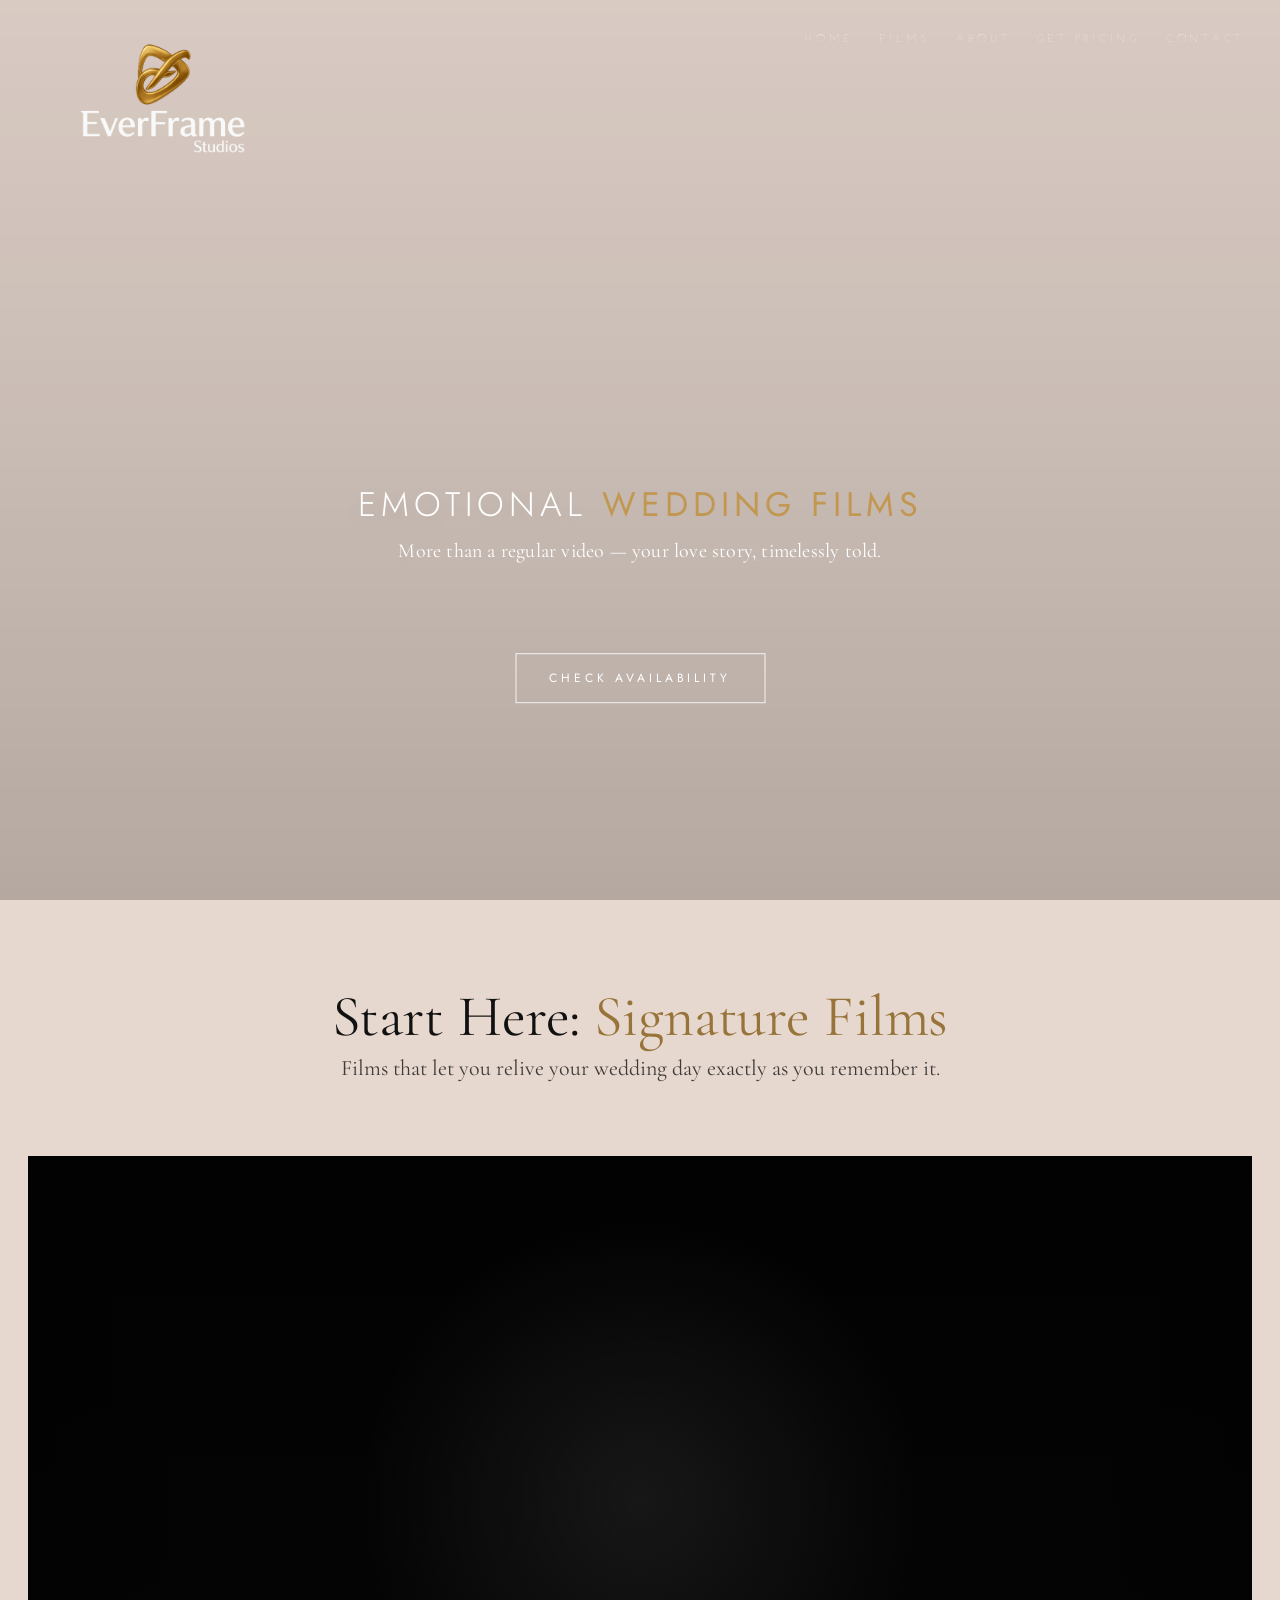
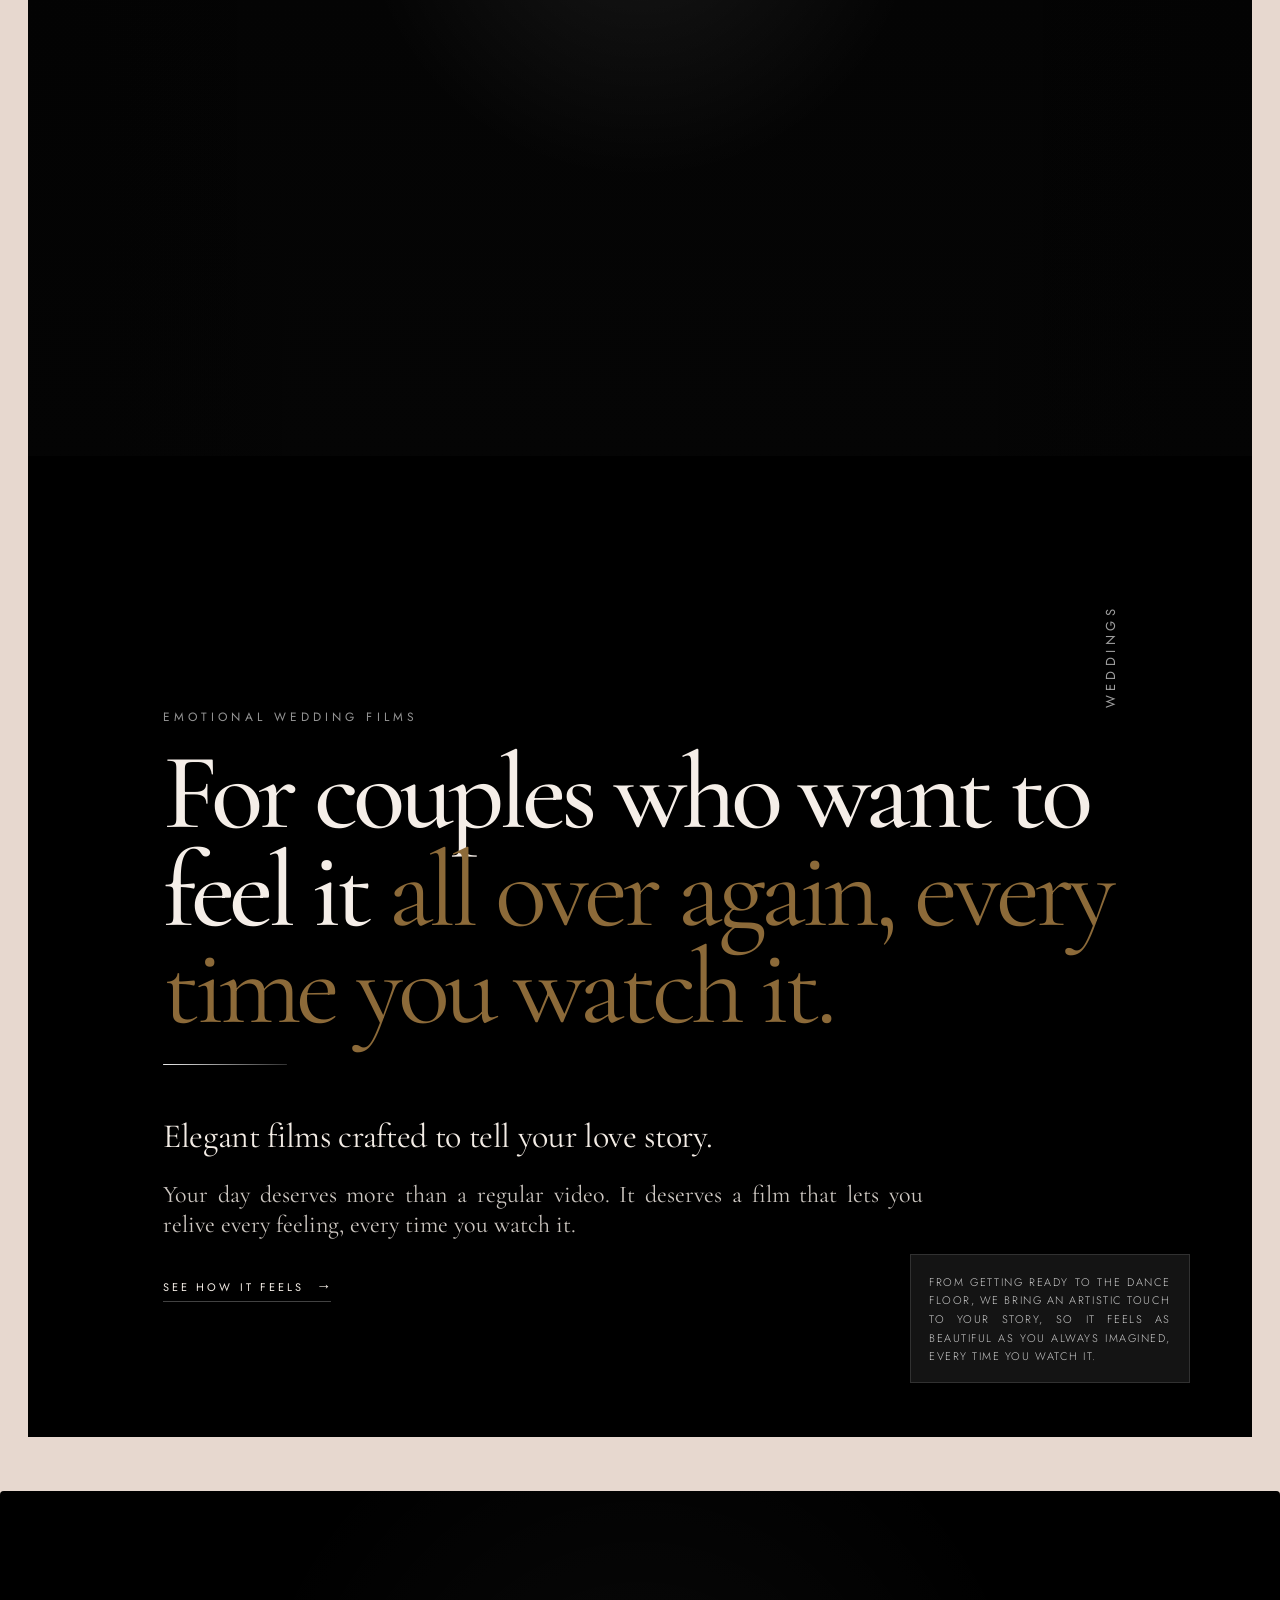
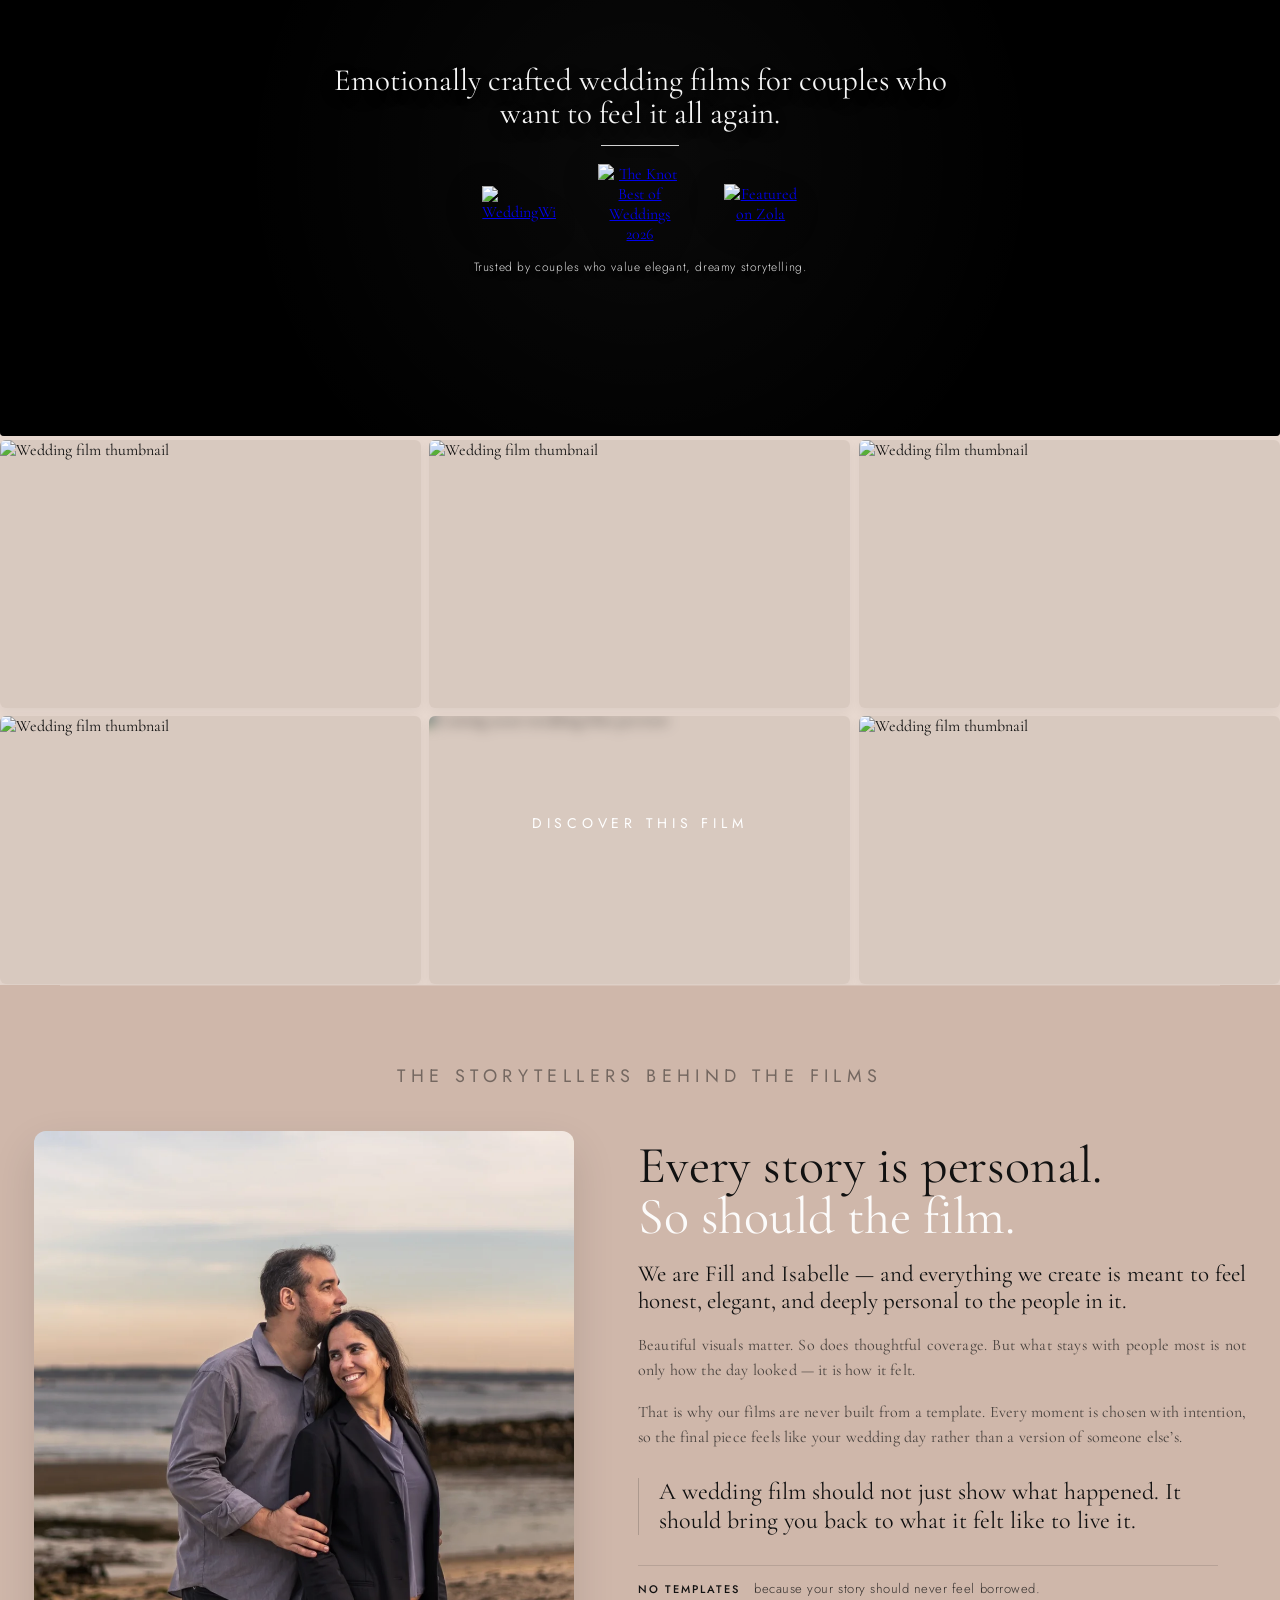
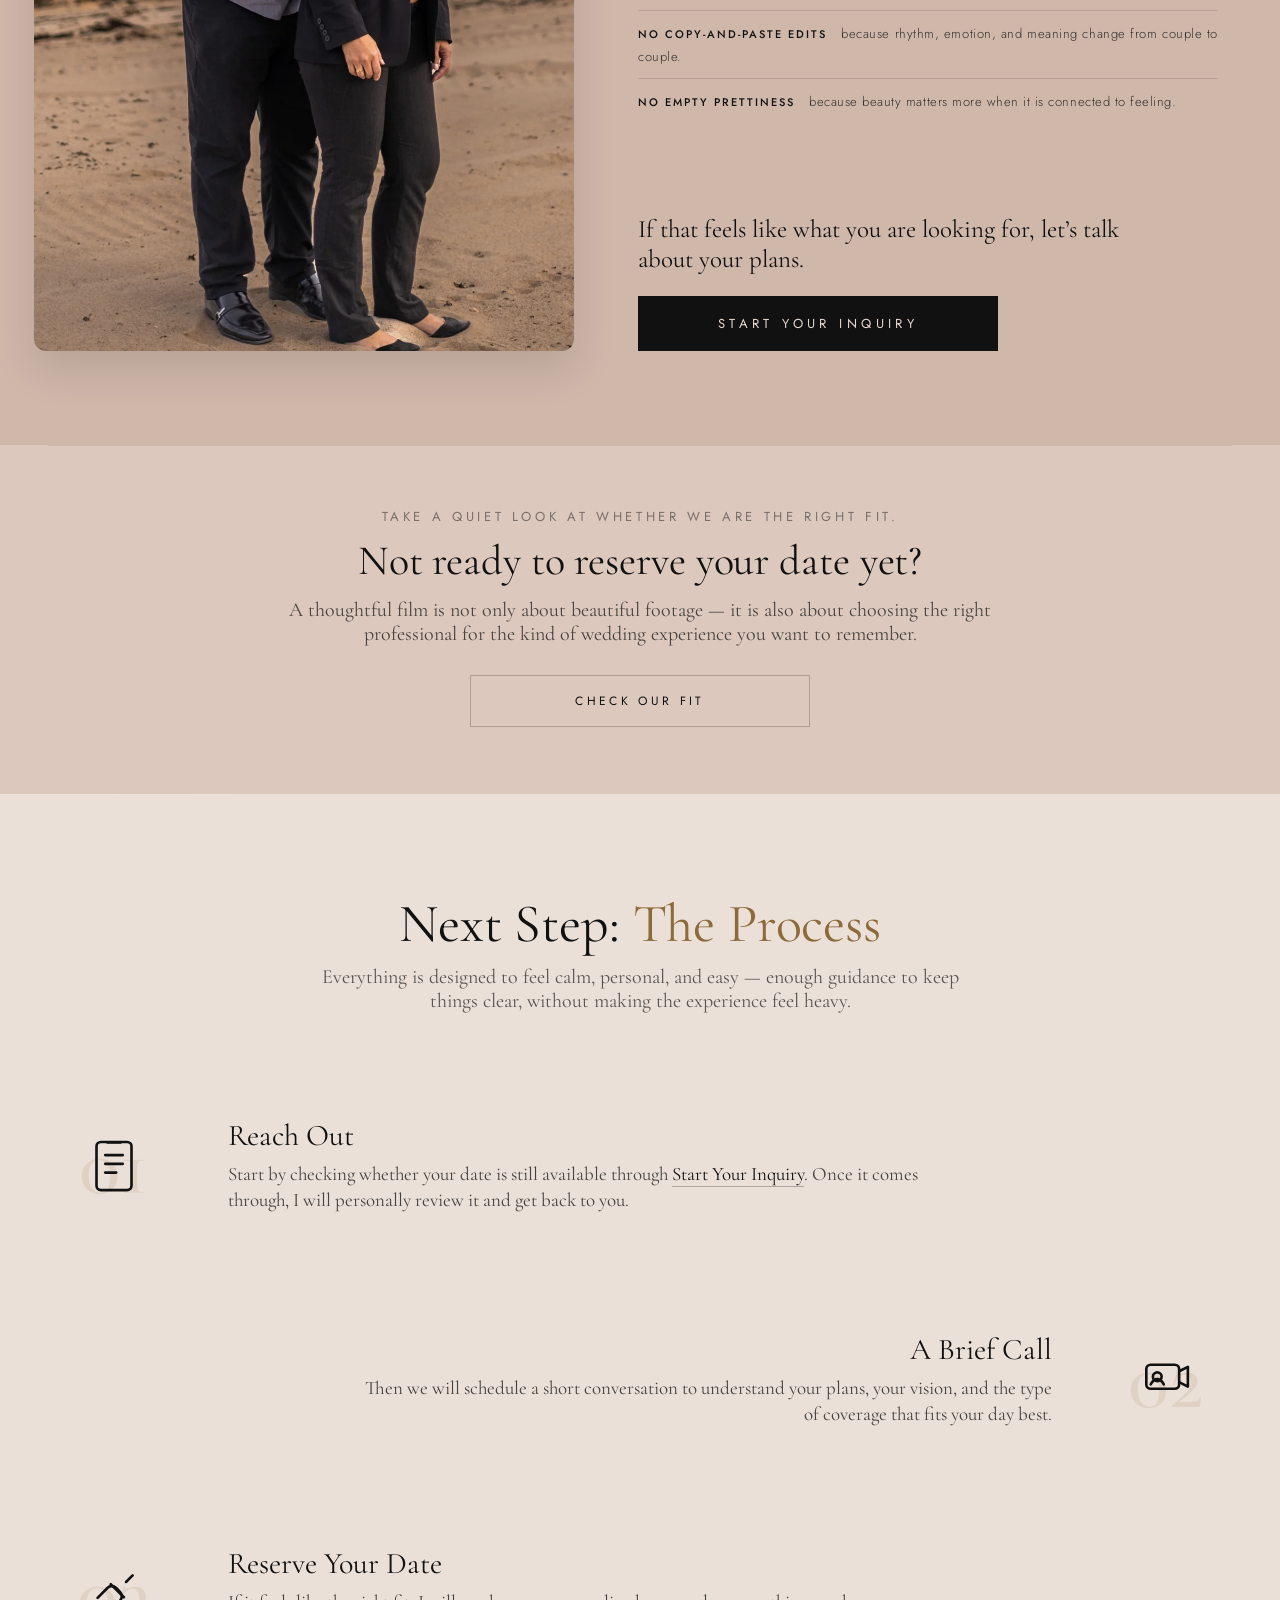
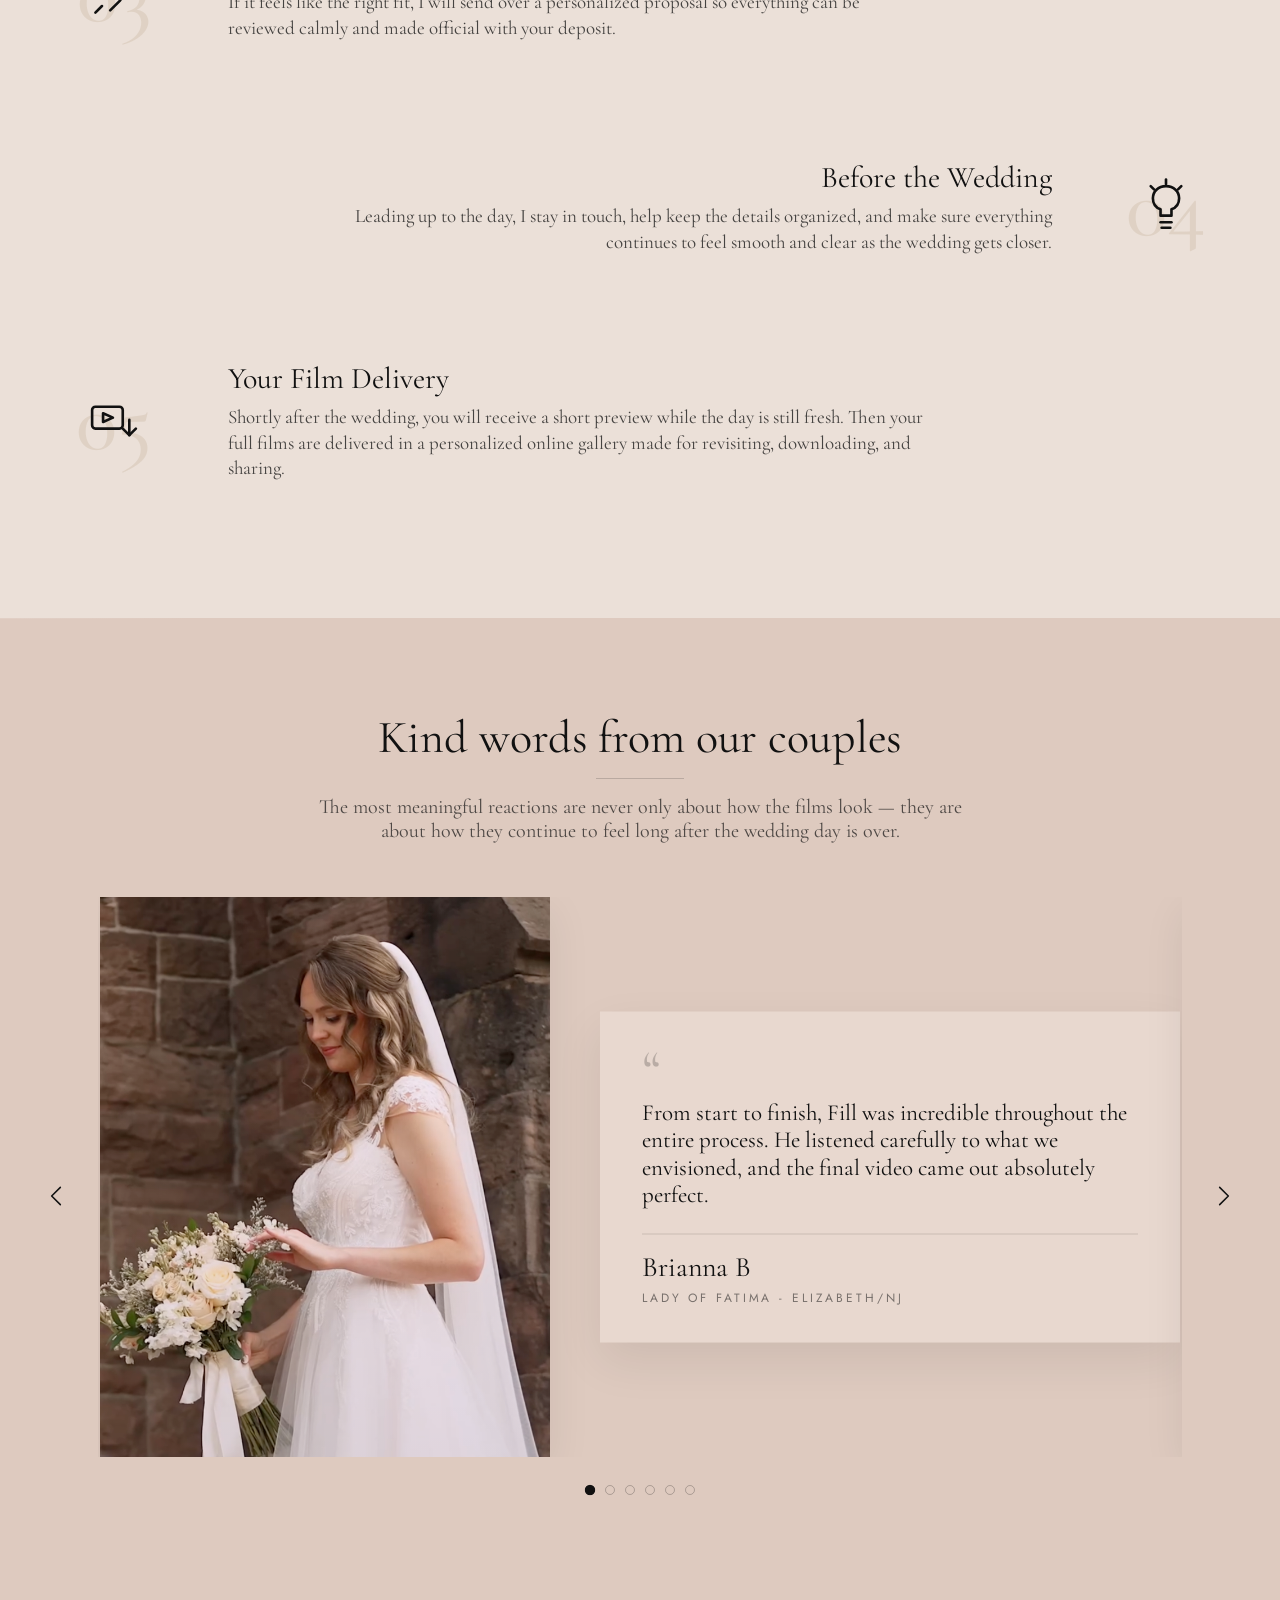
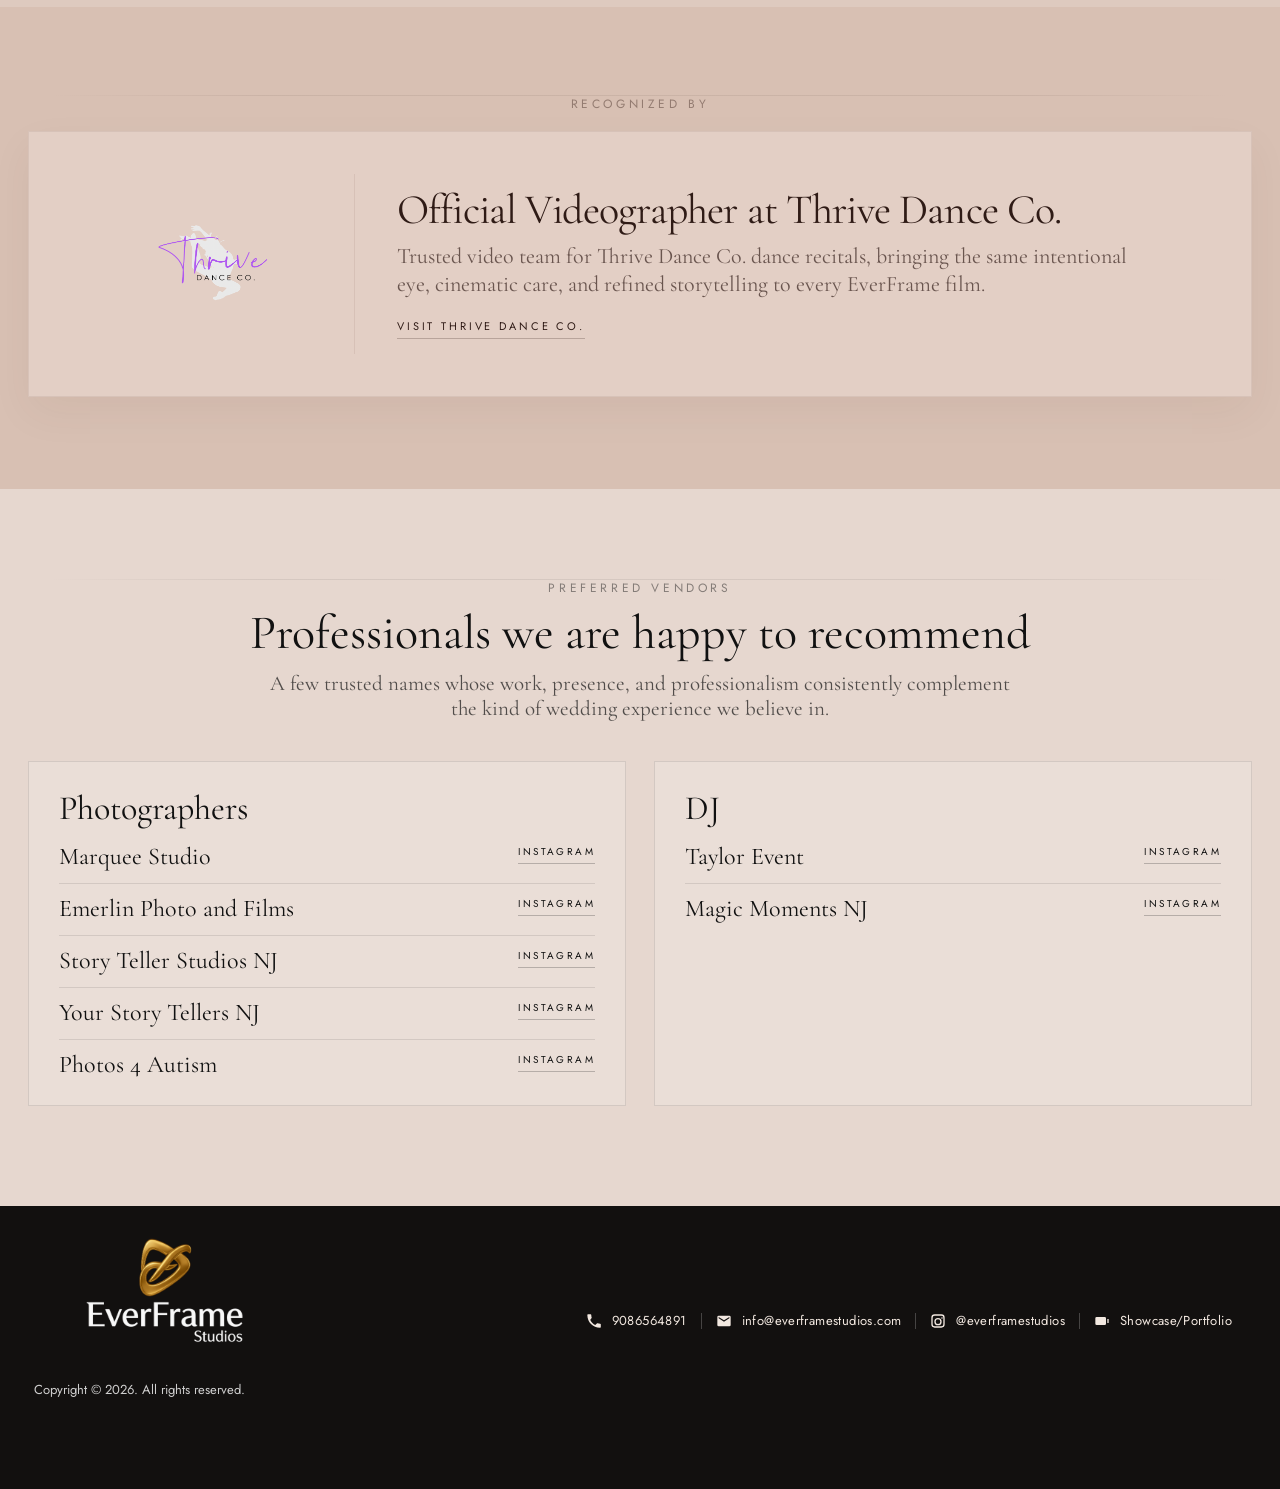
==== index.html @ cb5985c0 "Minnimo" ====
<!DOCTYPE html>
<html lang="en">
<head>
<meta charset="UTF-8">
<meta name="viewport" content="width=device-width, initial-scale=1.0">
<title>Emotional Wedding Films | EverFrame Studios</title>
<meta name="description" content="EverFrame Studios creates emotional wedding films that preserve your love story with elegance, depth, and timeless storytelling.">
<link rel="icon" type="image/png" href="FAvicon&#32;BOM&#32;TRANSP.png">
<link rel="apple-touch-icon" href="FAvicon&#32;BOM&#32;TRANSP.png">
<meta name="theme-color" content="#111111">

<link rel="preconnect" href="https://fonts.googleapis.com">
<link rel="preconnect" href="https://fonts.gstatic.com" crossorigin>
<link href="https://fonts.googleapis.com/css2?family=Cormorant+Garamond:wght@400;500;600&family=Jost:wght@300;400;500&display=swap" rel="stylesheet">

<link rel="preconnect" href="https://player.vimeo.com">
<link rel="preconnect" href="https://i.vimeocdn.com" crossorigin>
<link rel="preconnect" href="https://vimeo.com">

<link rel="preload" as="image" href="https://fillphotoandvideo.com/wp-content/uploads/2026/03/weddingwire.png">
<link rel="preload" as="image" href="https://fillphotoandvideo.com/wp-content/uploads/2026/03/knot.png">
<link rel="preload" as="image" href="https://fillphotoandvideo.com/wp-content/uploads/2026/03/zola.png">

<style>
@font-face{
font-family:'Josefin Sans Custom';
src:url('JosefinSans-Thin.ttf') format('truetype');
font-weight:300;
font-style:normal;
font-display:swap;
}

*{
box-sizing:border-box;
}

/* Remove a faixa bege no fim da página */
html {
  background-color: #12100f; /* Cor escura do footer. Se o floral for preto, use #000 */
}

body {
  padding-bottom: 0 !important;
  margin-bottom: 0 !important;
}

.site-footer {
  margin-bottom: 0;
}


/* Fix for double scrollbars: only apply overflow-x: hidden to body */
html {
margin:0;
padding:0;
scroll-behavior:smooth;
}

body{
margin:0;
padding:0;
overflow-x:hidden;
background:#e7d8cf;
font-family:'Cormorant Garamond', serif;
font-weight:400;
color:#111;
-webkit-font-smoothing:antialiased;
-moz-osx-font-smoothing:grayscale;
text-rendering:optimizeLegibility;
}

:root{
--bg-main:#e7d8cf;
--bg-soft:#e4d4cb;
--bg-about:#cfb7aa;
--bg-fit-strip:#dcc8bd;
--bg-process:#ebe0d8;
--bg-testimonials:#decabf;
--bg-testimonials-card:#e8d8cf;
--bg-vendors:#e6d7cf;
--bg-recognition:#d8c0b3;
--bg-recognition-card:#e3cfc5;
--gold:#8c6a39;
--gold-soft:#a47d42;
--ink:#111;
--ink-soft:rgba(17,17,17,0.72);
--ink-faint:rgba(17,17,17,0.46);
--line-dark:rgba(17,17,17,0.12);
--line-dark-2:rgba(17,17,17,0.18);
--footer:#12100f;
--brand-top-mobile:18px;
--brand-left-mobile:50%;
--salmon-pale:#ead7cd;
--salmon-soft:#dfc8bc;
--salmon-mid:#d2b3a3;
--max-shell:1460px;
--max-wide:1680px;
}

.gold{
color:var(--gold);
font-weight:400;
text-shadow:none;
}

.reveal{
opacity:0;
transform:translateY(36px);
transition:opacity 1s ease, transform 1s cubic-bezier(.22,1,.36,1);
will-change:transform, opacity;
}

.reveal.is-visible{
opacity:1;
transform:translateY(0);
}

.reveal-soft{
opacity:0;
transform:translateY(18px);
transition:opacity 1s ease, transform 1s cubic-bezier(.22,1,.36,1);
will-change:transform, opacity;
}

.reveal-soft.is-visible{
opacity:1;
transform:translateY(0);
}

.reveal-process{
opacity:0;
transform:translateY(28px);
transition:opacity .95s ease, transform 1s cubic-bezier(.22,1,.36,1);
will-change:transform, opacity;
}

.reveal-process.is-visible{
opacity:1;
transform:translateY(0);
}

.info-shell{
max-width:var(--max-shell);
margin:0 auto;
}

.wide-shell{
max-width:var(--max-wide);
margin:0 auto;
}

/* ============================= */
/* MOBILE PRELOADER */
/* ============================= */

.mobile-preloader{
display:none;
}

@media(max-width:1000px){
.mobile-preloader{
display:flex;
position:fixed;
inset:0;
z-index:999999;
background:var(--salmon-pale);
align-items:center;
justify-content:center;
flex-direction:column;
gap:24px;
padding:24px;
transition:opacity .55s ease, visibility .55s ease;
}

.mobile-preloader.hidden{
opacity:0;
visibility:hidden;
pointer-events:none;
}

.mobile-preloader__logo-wrap{
width:210px;
height:92px;
display:flex;
align-items:center;
justify-content:center;
opacity:0;
animation:logoFade 1.1s ease forwards, loaderLogoPulse 2.2s ease-in-out infinite 1.1s;
}

.mobile-preloader__logo{
width:100%;
height:auto;
display:block;
object-fit:contain;
transform:scale(1.75);
transform-origin:center;
}

.mobile-preloader__ring{
width:62px;
height:62px;
border-radius:50%;
border:2px solid rgba(140,106,57,0.18);
border-top-color:rgba(140,106,57,0.86);
animation:spin 1s linear infinite;
}

.mobile-preloader__text{
font-family:'Cormorant Garamond', serif;
font-size:24px;
line-height:1.06;
color:#5c4b41;
text-align:center;
max-width:250px;
letter-spacing:.01em;
}
}

@keyframes spin{
to{ transform:rotate(360deg); }
}

@keyframes logoFade{
0%{ opacity:0; transform:translateY(8px); }
100%{ opacity:1; transform:translateY(0); }
}

@keyframes loaderLogoPulse{
0%{ transform:scale(1); }
50%{ transform:scale(1.06); }
100%{ transform:scale(1); }
}

/* ============================= */
/* MENU / BRAND */
/* ============================= */

.menu{
position:absolute;
top:0;
left:0;
width:100%;
padding:28px 36px 0 36px;
z-index:30;
display:flex;
justify-content:flex-end;
align-items:flex-start;
pointer-events:none;
}

.brand-layer{
position:absolute;
top:22px;
left:22px;
width:280px;
height:150px;
z-index:35;
pointer-events:auto;
overflow:hidden;
}

.brand-link{
display:block;
position:relative;
width:100%;
height:100%;
line-height:0;
overflow:hidden;
}

.brand-logo{
position:absolute;
top:50%;
left:50%;
width:420px;
height:auto;
max-width:none;
transform:translate(-50%,-50%);
display:block;
}

.desktop-nav{
display:flex;
align-items:center;
gap:26px;
pointer-events:auto;
}

.desktop-nav a{
color:white;
text-decoration:none;
font-family:'Josefin Sans Custom', sans-serif;
font-size:11px;
font-weight:300;
letter-spacing:.34em;
white-space:nowrap;
text-transform:uppercase;
}

.desktop-nav a:hover{
opacity:.82;
}

.menu-toggle{
display:none;
position:absolute;
top:20px;
right:18px;
width:48px;
height:48px;
border:none;
background:transparent;
padding:0;
margin:0;
z-index:40;
cursor:pointer;
pointer-events:auto;
}

.menu-toggle span{
display:block;
width:22px;
height:1.5px;
background:white;
margin:5px auto;
transition:transform .35s ease, opacity .35s ease;
transform-origin:center;
}

.menu-toggle.active span:nth-child(1){
transform:translateY(6.5px) rotate(45deg);
}

.menu-toggle.active span:nth-child(2){
opacity:0;
}

.menu-toggle.active span:nth-child(3){
transform:translateY(-6.5px) rotate(-45deg);
}

.mobile-panel{
display:none;
position:fixed;
top:0;
right:0;
width:min(82vw, 320px);
height:100svh;
background:rgba(10,10,10,0.96);
backdrop-filter:blur(10px);
-webkit-backdrop-filter:blur(10px);
padding:90px 28px 28px 28px;
z-index:38;
transform:translateX(100%);
transition:transform .35s ease;
}

.mobile-panel.open{
transform:translateX(0);
}

.mobile-panel nav{
display:flex;
flex-direction:column;
gap:22px;
}

.mobile-panel a{
color:white;
text-decoration:none;
font-family:'Josefin Sans Custom', sans-serif;
font-size:13px;
font-weight:300;
letter-spacing:.34em;
text-transform:uppercase;
}

.mobile-backdrop{
display:none;
position:fixed;
inset:0;
background:rgba(0,0,0,0.28);
z-index:37;
opacity:0;
pointer-events:none;
transition:opacity .35s ease;
}

.mobile-backdrop.open{
opacity:1;
pointer-events:auto;
}

/* ============================= */
/* HERO */
/* ============================= */

.hero {
  height: 100vh;
  min-height: 700px;
  position: sticky;
  top: 0;
  z-index: 0; /* Joga pro fundo */
}

.portfolio-wrapper {
  position: relative;
  z-index: 10; /* Faz essa seção inteira deslizar por cima do Hero */
  background: var(--bg-main);
}



.hero video{
position:absolute;
top:50%;
left:50%;
width:100%;
height:100%;
object-fit:cover;
object-position:center center;
transform:translate(-50%,-50%);
filter:brightness(1.12) contrast(0.96) saturate(0.92);
}

.hero::after{
content:"";
position:absolute;
inset:0;
background:
linear-gradient(to bottom, rgba(0,0,0,0.06) 0%, rgba(0,0,0,0.12) 44%, rgba(0,0,0,0.22) 100%);
}

.overlay{
position:absolute;
top:66%;
left:50%;
transform:translate(-50%,-50%);
text-align:center;
z-index:5;
max-width:90%;
width:max-content;
padding:0;
}

.overlay h1{
color:white;
font-family:'Jost', sans-serif;
font-size:34px;
letter-spacing:5px;
margin:0;
text-transform:uppercase;
font-weight:300;
line-height:1.2;
text-shadow:0 8px 24px rgba(0,0,0,.18);
}

.overlay h1 .gold{
color:#c19751;
font-weight:400;
text-shadow:none;
}

.overlay p{
color:white;
font-family:'Cormorant Garamond', serif;
font-size:20px;
margin:12px 0 0 0;
letter-spacing:.2px;
line-height:1.34;
max-width:760px;
margin-left:auto;
margin-right:auto;
text-shadow:0 8px 24px rgba(0,0,0,.18);
}

.hero-cta-wrap{
margin-top:88px;
display:flex;
justify-content:center;
}

.hero-cta{
display:inline-flex;
align-items:center;
justify-content:center;
min-width:250px;
padding:15px 24px;
background:transparent;
color:white;
text-decoration:none;
font-family:'Jost', sans-serif;
font-size:12px;
font-weight:400;
letter-spacing:.32em;
text-transform:uppercase;
border:1px solid rgba(255,255,255,0.82);
transition:transform .25s ease, opacity .25s ease, background .25s ease, color .25s ease, border-color .25s ease;
}

.hero-cta:hover{
background:white;
color:#111;
border-color:white;
opacity:.92;
transform:translateY(-1px);
}

/* ============================= */
/* PORTFOLIO */
/* ============================= */

.portfolio-wrapper{
max-width:var(--max-wide);
margin:auto;
padding:88px 28px 54px 28px;
background:var(--bg-main);
}

.intro-signature{
padding:0 16px 30px 16px;
text-align:center;
}

.intro-signature__eyebrow{
margin:0;
font-family:'Cormorant Garamond', serif;
font-weight:400;
font-size:58px;
letter-spacing:-.12px;
line-height:1;
color:#111;
}

.intro-signature__eyebrow .gold{
color:#98743a;
text-shadow:none;
}

.intro-signature__subtext{
margin:10px auto 0 auto;
max-width:760px;
font-family:'Cormorant Garamond', serif;
font-weight:400;
font-size:22px;
line-height:1.18;
color:rgba(17,17,17,0.80);
}

.hero-film{
position:relative;
overflow:hidden;
margin-bottom:0;
aspect-ratio:2.35/1;
background:#000;
border-radius:4px;
}

.hero-film iframe{
position:absolute;
top:45%;
left:50%;
width:100%;
height:140%;
transform:translate(-50%,-50%);
pointer-events:none;
display:block;
border:0;
}

.hero-film::before{
content:"";
position:absolute;
inset:0;
background:
linear-gradient(to bottom, rgba(0,0,0,0.28) 0%, rgba(0,0,0,0.16) 28%, rgba(0,0,0,0.54) 100%);
z-index:2;
pointer-events:none;
}

.hero-film::after{
content:"";
position:absolute;
inset:0;
background:
radial-gradient(circle at center, rgba(255,255,255,0.04) 0%, rgba(0,0,0,0) 58%);
z-index:3;
pointer-events:none;
}

.hero-film-motion{
opacity:0;
transform:translateY(30px) scale(.985);
transition:opacity 1.25s ease, transform 1.35s cubic-bezier(.22,1,.36,1);
will-change:transform, opacity;
}

.hero-film-motion.is-visible{
opacity:1;
transform:translateY(0) scale(1);
}

.featured-proof{
position:absolute;
inset:0;
z-index:5;
display:flex;
align-items:center;
justify-content:center;
padding:42px 34px 28px 34px;
pointer-events:none;
}

.featured-proof__inner{
width:min(100%, 1040px);
display:flex;
flex-direction:column;
align-items:center;
text-align:center;
}

.featured-proof__title{
margin:0;
max-width:620px;
font-family:'Cormorant Garamond', serif;
font-weight:400;
font-size:31px;
line-height:1.04;
color:rgba(255,255,255,0.96);
text-shadow:0 6px 22px rgba(0,0,0,0.22);
opacity:0;
transform:translateY(22px);
}

.featured-proof__divider{
width:78px;
height:1px;
margin:16px auto 18px auto;
background:rgba(255,255,255,0.82);
box-shadow:0 4px 18px rgba(0,0,0,0.12);
opacity:0;
transform:translateY(22px);
}

.featured-proof__row{
display:grid;
grid-template-columns:repeat(3, minmax(70px, 1fr));
gap:22px;
align-items:center;
justify-content:center;
width:min(100%, 340px);
margin:0 auto 14px auto;
opacity:0;
transform:translateY(22px);
}

.featured-proof__seal{
display:flex;
align-items:center;
justify-content:center;
pointer-events:none;
}

.featured-proof__seal a{
display:flex;
align-items:center;
justify-content:center;
pointer-events:auto;
cursor:pointer;
position:relative;
z-index:8;
}

.featured-proof__seal img{
display:block;
max-width:74px;
height:auto;
filter:drop-shadow(0 10px 20px rgba(0,0,0,0.22));
}

.featured-proof__seal--center img{
max-width:84px;
}

.featured-proof__copy{
margin:0;
max-width:620px;
font-family:'Jost', sans-serif;
font-size:12px;
font-weight:300;
line-height:1.55;
letter-spacing:.05em;
color:rgba(255,255,255,0.88);
text-shadow:0 3px 14px rgba(0,0,0,0.22);
opacity:0;
transform:translateY(22px);
}

.hero-film-motion.is-visible .featured-proof__title{
opacity:1;
transform:translateY(0);
transition:opacity 1s ease .18s, transform 1.2s cubic-bezier(.22,1,.36,1) .18s;
}

.hero-film-motion.is-visible .featured-proof__divider{
opacity:1;
transform:translateY(0);
transition:opacity .9s ease .38s, transform 1s cubic-bezier(.22,1,.36,1) .38s;
}

.hero-film-motion.is-visible .featured-proof__row{
opacity:1;
transform:translateY(0);
transition:opacity 1s ease .54s, transform 1.1s cubic-bezier(.22,1,.36,1) .54s;
}

.hero-film-motion.is-visible .featured-proof__copy{
opacity:1;
transform:translateY(0);
transition:opacity 1s ease .74s, transform 1.1s cubic-bezier(.22,1,.36,1) .74s;
}

.films-carousel{
position:relative;
margin-top:4px;
}

.films-viewport{
overflow:hidden;
}

.portfolio-grid{
display:grid;
grid-template-columns:repeat(3,1fr);
gap:8px;
}

.film{
position:relative;
cursor:pointer;
overflow:hidden;
background:#d8c9bf;
aspect-ratio:1130/720;
border-radius:6px;
box-shadow:0 4px 12px rgba(0,0,0,0.05);
transition:box-shadow .4s ease;
}

.film:hover {
box-shadow:0 12px 24px rgba(0,0,0,0.15);
}

.film img{
width:100%;
height:100%;
object-fit:cover;
display:block;
transition:transform .6s ease;
}

.film:hover img{
transform:scale(1.05);
}

.reserved img{
transform:scale(1.05);
transition:transform .6s ease;
}

.reserved:hover img{
transform:scale(1.08);
}

.play{
position:absolute;
top:50%;
left:50%;
transform:translate(-50%,-50%);
width:70px;
height:70px;
border-radius:50%;
border:2px solid rgba(255,255,255,0.85);
display:flex;
align-items:center;
justify-content:center;
opacity:0;
transition:.4s;
z-index:3;
pointer-events:none;
backdrop-filter: blur(4px);
background: rgba(0,0,0,0.15);
}

.play:after{
content:'▶';
color:white;
font-size:22px;
margin-left:3px;
}

.film:hover .play{
opacity:1;
border-color:#d6b676;
}

.film-title{
position:absolute;
bottom:18px;
left:18px;
color:white;
font-family:'Cormorant Garamond', serif;
font-size:24px;
font-weight:400;
opacity:0;
transition:.4s;
text-shadow:0 1px 8px rgba(0,0,0,0.45);
}

.film:hover .film-title{
opacity:1;
}

.reserved{
cursor:default;
}

.reserved img{
filter:blur(6px) brightness(.65);
}

.reserved-click{
position:absolute;
top:40%;
left:50%;
transform:translate(-50%,-50%);
font-family:'Jost', sans-serif;
font-weight:400;
color:white;
font-size:14px;
letter-spacing:.34em;
text-transform:uppercase;
transition:opacity 1.2s ease;
white-space:nowrap;
pointer-events:none;
}

.reserved-text{
position:absolute;
top:50%;
left:50%;
transform:translate(-50%,-50%);
text-align:center;
font-family:'Cormorant Garamond', serif;
font-weight:400;
color:#f1d6a2;
font-size:32px;
line-height:1.02;
opacity:0;
transition:opacity 1.2s ease;
white-space:nowrap;
pointer-events:none;
}

.reserved:hover .reserved-click{
opacity:0;
}

.reserved:hover .reserved-text{
opacity:1;
}

.films-arrow,
.films-dots{
display:none;
}

/* ============================= */
/* WHAT WE OFFER */
/* ============================= */

.offer-section {
  position: relative;
  margin: 44px auto 0 auto;
  background: #000;
  /* Removemos o overflow:hidden para permitir a rolagem fluida */
  clip-path: inset(0); /* Garante que o vídeo não vaze da seção */
}

.offer-bg-sticky {
  position: sticky;
  top: 0;
  left: 0;
  width: 100%;
  height: 100vh; /* Trava exatamente na altura da tela do usuário */
  z-index: 1;
}

.offer-bg-sticky video {
  position: absolute;
  inset: 0;
  width: 100%;
  height: 100%;
  object-fit: cover;
  object-position: center center;
  filter: brightness(.62) contrast(1.02) saturate(.88);
}

.offer-overlays {
  position: absolute;
  inset: 0;
  pointer-events: none;
  /* Juntei os gradientes ::before e ::after aqui */
  background:
    radial-gradient(circle at 50% 38%, rgba(255,255,255,0.08) 0%, rgba(255,255,255,0.00) 34%),
    linear-gradient(to right, rgba(0,0,0,0.24) 0%, rgba(0,0,0,0.08) 24%, rgba(0,0,0,0.08) 76%, rgba(0,0,0,0.24) 100%),
    linear-gradient(to bottom, rgba(8,8,8,0.20) 0%, rgba(8,8,8,0.34) 22%, rgba(8,8,8,0.50) 48%, rgba(8,8,8,0.62) 100%);
}

.offer-section__inner {
  position: relative;
  z-index: 2; /* O texto passa por cima do fundo travado */
  padding-top: 15vh; /* Opcional: dá um fôlego antes do texto aparecer */
  padding: 15vh;
}

.offer-section__side{
display:flex;
align-items:flex-start;
justify-content:flex-end;
padding-top:14px;
}

.offer-section__side-title{
margin:0;
font-family:'Jost', sans-serif;
font-size:13px;
font-weight:400;
line-height:1;
letter-spacing:.34em;
text-transform:uppercase;
color:rgba(255,255,255,0.62);
writing-mode:vertical-rl;
transform:rotate(180deg);
}

.offer-section__main{
display:block;
width:100%;
max-width:980px;
}

.offer-section__headline-wrap{
margin:0;
}

.offer-section__eyebrow{
margin:0 0 18px 0;
font-family:'Jost', sans-serif;
font-size:12px;
font-weight:400;
letter-spacing:.34em;
text-transform:uppercase;
color:rgba(255,255,255,0.58);
}

.offer-section__headline{
margin:0;
max-width:980px;
font-family:'Cormorant Garamond', serif;
font-size:108px;
font-weight:500;
line-height:.9;
letter-spacing:-.045em;
color:#f5eee8;
text-transform:none;
text-align:left;
}

.offer-section__underline{
width:124px;
height:1px;
margin:28px 0 0 0;
background:linear-gradient(to right, rgba(255,255,255,0.92), rgba(255,255,255,0.20));
border-radius:999px;
}

.offer-section__copy{
margin-top:54px;
max-width:760px;
}

.offer-section__copy p{
margin:0;
font-family:'Cormorant Garamond', serif;
font-size:34px;
font-weight:400;
line-height:1.08;
letter-spacing:-.01em;
color:#f3ece5;
text-shadow:0 8px 24px rgba(0,0,0,0.16);
text-align:justify;
text-justify:inter-word;
}

.offer-section__copy p + p{
margin-top:24px;
font-size:24px;
line-height:1.28;
letter-spacing:0;
color:rgba(243,236,229,0.84);
text-align:justify;
text-justify:inter-word;
}

.offer-section__micro{
margin-top:38px;
display:inline-flex;
align-items:center;
gap:12px;
text-decoration:none;
font-family:'Jost', sans-serif;
font-size:11px;
font-weight:400;
letter-spacing:.28em;
text-transform:uppercase;
color:#f3ece5;
border-bottom:1px solid rgba(255,255,255,0.26);
padding-bottom:6px;
transition:opacity .25s ease, transform .25s ease, border-color .25s ease;
cursor:pointer;
background:none;
border-top:none;
border-left:none;
border-right:none;
}

.offer-section__micro:hover{
opacity:.82;
transform:translateY(-1px);
border-color:rgba(255,255,255,0.56);
}

.offer-section__micro-arrow{
font-size:15px;
line-height:1;
letter-spacing:0;
transform:translateY(-1px);
}

.offer-section__floating-note{
position:absolute;
right:62px;
bottom:54px;
max-width:280px;
padding:18px 18px 16px 18px;
background:rgba(255,255,255,0.08);
backdrop-filter:blur(8px);
-webkit-backdrop-filter:blur(8px);
border:1px solid rgba(255,255,255,0.12);
box-shadow:0 18px 38px rgba(0,0,0,0.14);
}

.offer-section__floating-note p{
margin:0;
font-family:'Jost', sans-serif;
font-size:11px;
font-weight:300;
line-height:1.7;
letter-spacing:.14em;
text-transform:uppercase;
color:rgba(255,255,255,0.78);
text-align:justify;
text-justify:inter-word;
}

/* ============================= */
/* DIVIDERS / SECTION TRANSITIONS */
/* ============================= */

.section-divider{
display:none;
}

.about-dark,
.fit-cta-strip,
.process-section,
.testimonials-section,
.brand-recognition,
.preferred-vendors{
position:relative;
}

.about-dark::before,
.fit-cta-strip::before,
.process-section::before,
.testimonials-section::before,
.brand-recognition::before,
.preferred-vendors::before{
content:"";
position:absolute;
top:0;
left:50%;
transform:translateX(-50%);
width:calc(100% - 96px);
max-width:1520px;
height:1px;
background:rgba(17,17,17,0.07);
pointer-events:none;
}

.about-dark::before{
width:calc(100% - 120px);
background:rgba(255,255,255,0.16);
}

.fit-cta-strip::before{
background:rgba(17,17,17,0.08);
}

.process-section::before{
background:
linear-gradient(
to right,
rgba(17,17,17,0) 0%,
rgba(17,17,17,0.08) 18%,
rgba(17,17,17,0.08) 82%,
rgba(17,17,17,0) 100%
);
height:1px;
inset:auto auto auto 50%;
}

.testimonials-section::before{
background:
linear-gradient(
to right,
rgba(17,17,17,0) 0%,
rgba(17,17,17,0.07) 18%,
rgba(17,17,17,0.07) 82%,
rgba(17,17,17,0) 100%
);
height:1px;
inset:auto auto auto 50%;
}

.brand-recognition::before{
background:
linear-gradient(
to right,
rgba(47,27,22,0) 0%,
rgba(47,27,22,0.08) 18%,
rgba(47,27,22,0.08) 82%,
rgba(47,27,22,0) 100%
);
height:1px;
inset:auto auto auto 50%;
}

.preferred-vendors::before{
background:
linear-gradient(
to right,
rgba(17,17,17,0) 0%,
rgba(17,17,17,0.08) 18%,
rgba(17,17,17,0.08) 82%,
rgba(17,17,17,0) 100%
);
height:1px;
inset:auto auto auto 50%;
}

/* ============================= */
/* ABOUT */
/* ============================= */

.about-dark{
position:relative;
background:var(--bg-about);
padding:78px 34px 94px 34px;
/* overflow: hidden; Removed to allow sticky child */
overflow-x: clip; /* Fix to allow sticky vertical while hiding horizontal issues */
}

.about-kicker{
position:relative;
max-width:var(--max-shell);
margin:0 auto 42px auto;
font-family:'Jost', sans-serif;
font-size:18px;
font-weight:400;
letter-spacing:.30em;
text-transform:uppercase;
color:rgba(17,17,17,0.48);
text-align:center;
}

.about-dark-grid{
position:relative;
display:grid;
grid-template-columns:540px 1fr;
gap:64px;
align-items:start; /* Changed from stretch to start for sticky to work */
}

.about-dark-image{
position:sticky;
top:40px; /* Distance from top */
height:calc(100vh - 80px); /* Height of the sticky image container */
display:flex;
align-items:center;
justify-content:center;
overflow:hidden;
border-radius:12px;
box-shadow:0 18px 44px rgba(0,0,0,0.12); /* Adding elegant depth */
background:transparent;
}

.about-dark-image img{
position:relative;
width:100%;
height:100%;
object-fit:cover; /* Make sure image fills sticky area beautifully */
filter:saturate(.88) contrast(1.01) brightness(.98);
}

.about-dark-content{
position:relative;
color:#111;
display:flex;
flex-direction:column;
min-height:100%;
padding-top:10px;
}

.about-dark-title{
margin:0 0 18px 0;
font-family:'Cormorant Garamond', serif;
font-weight:400;
font-size:52px;
line-height:.98;
letter-spacing:-.15px;
color:#111;
}

.about-dark-title span{
display:block;
}

.about-dark-title .gold{
color:rgba(255,255,255,0.94);
text-shadow:none;
}

.about-dark-lead{
margin:0 0 18px 0;
max-width:680px;
font-family:'Cormorant Garamond', serif;
font-size:23px;
font-weight:400;
line-height:1.18;
color:#111;
text-align:justify;
text-justify:inter-word;
}

.about-dark-text{
font-family:'Cormorant Garamond', serif;
font-weight:400;
color:#111;
max-width:680px;
font-size:16px;
text-align:justify;
text-justify:inter-word;
}

.about-dark-text p{
margin:0 0 16px 0;
font-size:16px;
line-height:1.58;
letter-spacing:.01em;
color:rgba(17,17,17,0.70);
text-align:justify;
text-justify:inter-word;
}

.about-dark-quote{
margin:12px 0 24px 0;
padding-left:20px;
border-left:1px solid rgba(17,17,17,0.18);
font-family:'Cormorant Garamond', serif;
font-size:24px;
font-weight:400;
line-height:1.18;
max-width:580px;
color:#111;
}

.about-dark-points{
display:grid;
grid-template-columns:1fr;
gap:10px;
max-width:580px;
margin:6px 0 0 0;
}

.about-dark-point{
padding-top:12px;
border-top:1px solid rgba(17,17,17,0.12);
font-family:'Jost', sans-serif;
font-size:13px;
font-weight:300;
line-height:1.72;
letter-spacing:.04em;
color:rgba(17,17,17,0.82);
text-align:justify;
text-justify:inter-word;
}

.about-dark-point strong{
font-weight:500;
letter-spacing:.18em;
text-transform:uppercase;
font-size:11px;
display:inline-block;
margin-right:10px;
color:#111;
}

.about-dark-bottom{
margin-top:auto;
padding-top:64px;
display:flex;
flex-direction:column;
align-items:flex-start;
justify-content:flex-end;
min-height:150px;
}

.about-dark-closing{
margin:0 0 22px 0;
max-width:520px;
font-family:'Cormorant Garamond', serif;
font-size:25px;
font-weight:400;
line-height:1.2;
color:#111;
text-align:left;
}

.about-dark-button{
display:inline-block;
min-width:360px;
padding:18px 30px;
background:#111;
color:#e7d8cf;
text-decoration:none;
text-align:center;
font-family:'Jost', sans-serif;
font-size:13px;
font-weight:400;
letter-spacing:.34em;
text-transform:uppercase;
border:none;
transition:opacity .25s ease, transform .25s ease, background .25s ease;
}

.about-dark-button:hover{
opacity:.92;
transform:translateY(-1px);
background:#191715;
}

/* ============================= */
/* FIT CTA */
/* ============================= */

.fit-cta-strip{
background:var(--bg-fit-strip);
padding:62px 34px 68px 34px;
}

.fit-cta-strip__inner{
max-width:860px;
margin:0 auto;
text-align:center;
}

.fit-cta-strip__eyebrow{
margin:0 0 14px 0;
font-family:'Jost', sans-serif;
font-size:13px;
font-weight:400;
letter-spacing:.28em;
text-transform:uppercase;
color:rgba(17,17,17,0.48);
}

.fit-cta-strip__title{
margin:0;
font-family:'Cormorant Garamond', serif;
font-size:42px;
font-weight:400;
line-height:1;
letter-spacing:-.1px;
color:#111;
}

.fit-cta-strip__text{
max-width:760px;
margin:16px auto 0 auto;
font-family:'Cormorant Garamond', serif;
font-size:20px;
font-weight:400;
line-height:1.22;
color:rgba(17,17,17,0.72);
}

.fit-cta-strip__button{
margin-top:28px;
display:inline-flex;
align-items:center;
justify-content:center;
min-width:340px;
padding:16px 28px;
background:transparent;
border:1px solid rgba(17,17,17,0.22);
color:#111;
font-family:'Jost', sans-serif;
font-size:12px;
font-weight:400;
letter-spacing:.28em;
text-transform:uppercase;
cursor:pointer;
transition:transform .25s ease, background .25s ease, border-color .25s ease, opacity .25s ease;
}

.fit-cta-strip__button:hover{
transform:translateY(-1px);
background:rgba(255,255,255,0.22);
border-color:rgba(17,17,17,0.34);
}

/* ============================= */
/* PROCESS */
/* ============================= */

.process-section{
background:var(--bg-process);
padding:104px 34px 116px 34px;
overflow:hidden;
position:relative;
}

.process-section::before{
content:"";
position:absolute;
inset:0;
background:radial-gradient(circle at top center, rgba(255,255,255,0.16) 0%, rgba(255,255,255,0) 46%);
pointer-events:none;
}

.process-heading{
position:relative;
text-align:center;
max-width:900px;
margin:0 auto 72px auto;
z-index:1;
}

.process-title{
margin:0;
font-family:'Cormorant Garamond', serif;
font-weight:400;
font-size:54px;
line-height:.98;
letter-spacing:-.15px;
color:#111;
}

.process-black{
color:#111;
}

.process-intro{
margin:14px auto 0 auto;
max-width:680px;
font-family:'Cormorant Garamond', serif;
font-size:20px;
line-height:1.22;
color:rgba(17,17,17,0.68);
}

.process-list{
position:relative;
display:flex;
flex-direction:column;
gap:54px;
max-width:1360px;
margin:0 auto;
z-index:1;
}

.process-row{
display:grid;
grid-template-columns:160px 1fr;
gap:34px;
align-items:center;
}

.process-row--right{
grid-template-columns:1fr 160px;
}

.process-row--right .process-media-wrap{
order:2;
}

.process-row--right .process-copy{
order:1;
text-align:right;
margin-left:auto;
}

.process-media-wrap{
display:flex;
align-items:center;
justify-content:center;
}

.process-icon-card{
position:relative;
width:160px;
height:160px;
min-width:160px;
display:flex;
align-items:center;
justify-content:center;
background:transparent;
color:#111;
clip-path:inset(100% 0 0 0 round 0);
transform:translateX(-46px);
transition:clip-path 1s cubic-bezier(.22,1,.36,1), transform 1s cubic-bezier(.22,1,.36,1), opacity .85s ease;
opacity:0;
padding:0;
isolation:isolate;
}

.process-row--right .process-icon-card{
transform:translateX(46px);
}

.process-row.is-visible .process-icon-card,
.reveal-process.is-visible .process-icon-card{
clip-path:inset(0 0 0 0 round 0);
transform:translateX(0);
opacity:1;
}

.process-icon-number{
position:absolute;
top:50%;
left:50%;
transform:translate(-50%,-50%);
font-family:'Cormorant Garamond', serif;
font-size:86px;
font-weight:500;
line-height:1;
color:rgba(140,106,57,0.12);
pointer-events:none;
user-select:none;
z-index:1;
white-space:nowrap;
}

.process-icon-svg{
position:absolute;
top:50%;
left:50%;
transform:translate(-50%,-50%);
z-index:2;
width:70px;
height:70px;
display:flex;
align-items:center;
justify-content:center;
color:#111;
pointer-events:none;
}

.process-icon-svg svg{
width:70px;
height:70px;
display:block;
stroke:currentColor;
}

.process-copy{
opacity:0;
transform:translateY(24px);
transition:opacity .95s ease .14s, transform .95s cubic-bezier(.22,1,.36,1) .14s;
max-width:700px;
}

.process-row.is-visible .process-copy,
.reveal-process.is-visible .process-copy{
opacity:1;
transform:translateY(0);
}

.process-copy h3{
margin:0 0 10px 0;
font-family:'Cormorant Garamond', serif;
font-size:30px;
font-weight:400;
line-height:1.04;
color:#111;
}

.process-copy p{
margin:0;
font-family:'Cormorant Garamond', serif;
font-size:19px;
line-height:1.34;
color:rgba(17,17,17,0.76);
}

.process-inline-link{
color:#111;
text-decoration:none;
border-bottom:1px solid rgba(17,17,17,0.28);
padding-bottom:1px;
transition:opacity .25s ease, border-color .25s ease;
}

.process-inline-link:hover{
opacity:.72;
border-bottom-color:rgba(17,17,17,0.7);
}

/* ============================= */
/* TESTIMONIALS */
/* ============================= */

.testimonials-section{
position:relative;
background:var(--bg-testimonials);
padding:96px 28px 112px 28px;
overflow:hidden;
}

.testimonials-section::before{
content:"";
position:absolute;
inset:0;
background:radial-gradient(circle at top center, rgba(255,255,255,0.10) 0%, rgba(255,255,255,0) 34%);
pointer-events:none;
}

.testimonials-title{
margin:0 0 16px 0;
text-align:center;
font-family:'Cormorant Garamond', serif;
font-weight:400;
font-size:46px;
line-height:1;
letter-spacing:-.12px;
color:#111;
}

.testimonials-intro{
max-width:670px;
margin:0 auto;
text-align:center;
font-family:'Cormorant Garamond', serif;
font-size:20px;
line-height:1.2;
color:rgba(17,17,17,0.70);
}

.section-title-accent::after{
content:"";
display:block;
width:88px;
height:1px;
margin:18px auto 0 auto;
background:rgba(17,17,17,0.18);
}

.testimonials-carousel{
position:relative;
max-width:1420px;
margin:54px auto 0 auto;
padding:0 70px;
}

.testimonials-viewport{
overflow:hidden;
}

.testimonials-track{
display:flex;
transition:transform .7s cubic-bezier(.22,1,.36,1);
will-change:transform;
}

.testimonial-slide{
min-width:100%;
display:flex;
align-items:center;
justify-content:center;
}

.testimonial-layout{
position:relative;
width:min(100%, 1080px);
min-height:560px;
display:flex;
align-items:center;
justify-content:flex-start;
}

.testimonial-photo{
position:relative;
width:450px;
height:560px;
flex-shrink:0;
background:#d9c8bb;
overflow:hidden;
box-shadow:0 14px 40px rgba(0,0,0,0.08);
}

.testimonial-photo::after{
content:"";
position:absolute;
inset:0;
background:linear-gradient(to bottom, rgba(0,0,0,0.02), rgba(0,0,0,0.10));
pointer-events:none;
}

.testimonial-photo img{
display:block;
width:100%;
height:100%;
object-fit:cover;
}

.testimonial-card{
position:absolute;
right:0;
top:50%;
transform:translateY(-50%);
width:min(57%, 580px);
background:var(--bg-testimonials-card);
padding:42px 42px 36px 42px;
box-shadow:0 18px 44px rgba(0,0,0,0.08);
}

.testimonial-quote-mark{
font-family:'Cormorant Garamond', serif;
font-size:56px;
line-height:.6;
color:rgba(17,17,17,0.22);
margin:0 0 12px 0;
}

.testimonial-quote{
margin:0 0 24px 0;
font-family:'Cormorant Garamond', serif;
font-size:23px;
font-weight:400;
line-height:1.2;
color:#111;
}

.testimonial-meta{
margin-top:18px;
padding-top:18px;
border-top:1px solid rgba(17,17,17,0.14);
}

.testimonial-name{
margin:0;
font-family:'Cormorant Garamond', serif;
font-size:28px;
font-weight:400;
line-height:1;
color:#111;
}

.testimonial-label{
margin:8px 0 0 0;
font-family:'Jost', sans-serif;
font-size:12px;
letter-spacing:.24em;
text-transform:uppercase;
color:rgba(17,17,17,0.52);
}

.testimonials-arrow{
position:absolute;
top:50%;
transform:translateY(-50%);
width:46px;
height:46px;
border:none;
background:transparent;
display:flex;
align-items:center;
justify-content:center;
cursor:pointer;
transition:opacity .25s ease, transform .25s ease;
z-index:4;
padding:0;
}

.testimonials-arrow:hover{
opacity:.72;
transform:translateY(-50%) scale(1.03);
}

.testimonials-arrow svg{
width:32px;
height:32px;
stroke:#111;
stroke-width:1.15;
fill:none;
stroke-linecap:round;
stroke-linejoin:round;
}

.testimonials-arrow--prev{ left:6px; }
.testimonials-arrow--next{ right:6px; }

.testimonials-dots{
display:flex;
justify-content:center;
gap:10px;
margin-top:28px;
}

.testimonials-dot{
width:10px;
height:10px;
border-radius:50%;
border:1px solid rgba(17,17,17,0.24);
background:transparent;
padding:0;
cursor:pointer;
transition:background .25s ease, transform .25s ease;
}

.testimonials-dot.active{
background:#111;
transform:scale(1.05);
}

/* ============================= */
/* THRIVE RECOGNITION */
/* ============================= */

.brand-recognition{
padding:88px 28px 92px 28px;
background:var(--bg-recognition);
}

.brand-recognition__inner{
max-width:var(--max-shell);
margin:0 auto;
}

.brand-recognition__eyebrow{
margin:0 0 18px 0;
text-align:center;
font-family:'Jost', sans-serif;
font-size:12px;
font-weight:400;
letter-spacing:.30em;
text-transform:uppercase;
color:rgba(53,28,22,0.42);
}

.brand-recognition__card{
display:grid;
grid-template-columns:280px 1fr;
gap:42px;
align-items:center;
padding:42px 46px;
border:1px solid rgba(76,40,31,0.08);
background:var(--bg-recognition-card);
box-shadow:0 16px 40px rgba(73,36,27,0.05);
}

.brand-recognition__logo-wrap{
display:flex;
align-items:center;
justify-content:center;
padding:20px;
border-right:1px solid rgba(76,40,31,0.08);
min-height:180px;
}

.brand-recognition__logo{
max-width:180px;
max-height:120px;
width:auto;
height:auto;
display:block;
object-fit:contain;
}

.brand-recognition__content{
max-width:760px;
}

.brand-recognition__title{
margin:0 0 12px 0;
font-family:'Cormorant Garamond', serif;
font-size:42px;
font-weight:400;
line-height:1;
letter-spacing:-.02em;
color:#2f1b16;
}

.brand-recognition__text{
margin:0;
font-family:'Cormorant Garamond', serif;
font-size:22px;
line-height:1.24;
color:rgba(47,27,22,0.68);
}

.brand-recognition__link{
display:inline-block;
margin-top:20px;
font-family:'Jost', sans-serif;
font-size:11px;
font-weight:400;
letter-spacing:.26em;
text-transform:uppercase;
text-decoration:none;
color:#2f1b16;
border-bottom:1px solid rgba(47,27,22,0.24);
padding-bottom:4px;
transition:opacity .25s ease, border-color .25s ease;
}

.brand-recognition__link:hover{
opacity:.72;
border-color:rgba(47,27,22,0.52);
}

/* ============================= */
/* PREFERRED VENDORS */
/* ============================= */

.preferred-vendors{
padding:90px 28px 100px 28px;
background:var(--bg-vendors);
}

.preferred-vendors__inner{
max-width:var(--max-shell);
margin:0 auto;
}

.preferred-vendors__eyebrow{
margin:0 0 12px 0;
text-align:center;
font-family:'Jost', sans-serif;
font-size:12px;
font-weight:400;
letter-spacing:.30em;
text-transform:uppercase;
color:rgba(17,17,17,0.46);
}

.preferred-vendors__title{
margin:0;
text-align:center;
font-family:'Cormorant Garamond', serif;
font-size:48px;
font-weight:400;
line-height:1;
color:#111;
}

.preferred-vendors__intro{
max-width:760px;
margin:14px auto 0 auto;
text-align:center;
font-family:'Cormorant Garamond', serif;
font-size:21px;
line-height:1.2;
color:rgba(17,17,17,0.70);
}

.preferred-vendors__grid{
display:grid;
grid-template-columns:1fr 1fr;
gap:28px;
margin-top:40px;
}

.preferred-vendors__column{
padding:30px 30px 26px 30px;
border:1px solid rgba(17,17,17,0.10);
background:rgba(255,255,255,0.16);
}

.preferred-vendors__category{
margin:0 0 18px 0;
font-family:'Cormorant Garamond', serif;
font-size:34px;
font-weight:400;
line-height:1;
color:#111;
}

.preferred-vendors__list{
display:flex;
flex-direction:column;
gap:12px;
}

.preferred-vendors__item{
display:flex;
align-items:flex-start;
justify-content:space-between;
gap:18px;
padding-top:12px;
border-top:1px solid rgba(17,17,17,0.10);
}

.preferred-vendors__item:first-child{
padding-top:0;
border-top:none;
}

.preferred-vendors__name{
font-family:'Cormorant Garamond', serif;
font-size:24px;
font-weight:400;
line-height:1.12;
color:#111;
}

.preferred-vendors__link{
flex-shrink:0;
font-family:'Jost', sans-serif;
font-size:10px;
font-weight:400;
letter-spacing:.24em;
text-transform:uppercase;
text-decoration:none;
color:#111;
border-bottom:1px solid rgba(17,17,17,0.24);
padding-bottom:4px;
transition:opacity .25s ease, border-color .25s ease;
}

.preferred-vendors__link:hover{
opacity:.72;
border-color:rgba(17,17,17,0.6);
}

/* ============================= */
/* CONTACT MODAL */
/* ============================= */

.contact-modal{
display:none;
position:fixed;
inset:0;
z-index:99999;
background:rgba(8,8,8,0.62);
backdrop-filter:blur(10px);
-webkit-backdrop-filter:blur(10px);
align-items:center;
justify-content:center;
padding:34px;
}

.contact-modal.open{
display:flex;
}

.contact-modal__panel{
position:relative;
width:min(92vw, 980px);
height:min(88vh, 860px);
background:#f3e9e1;
border-radius:18px;
overflow:hidden;
box-shadow:0 34px 90px rgba(0,0,0,0.22);
border:1px solid rgba(255,255,255,0.18);
display:flex;
flex-direction:column;
}

.contact-modal__close{
appearance:none;
border:none;
background:transparent;
color:#111;
font-size:24px;
line-height:1;
cursor:pointer;
padding:0;
margin:0;
}

.contact-modal__close--minimal{
position:absolute;
top:14px;
right:16px;
z-index:20;
width:32px;
height:32px;
display:flex;
align-items:center;
justify-content:center;
background:rgba(255,255,255,0.72);
border:1px solid rgba(17,17,17,0.06);
border-radius:50%;
box-shadow:0 6px 16px rgba(0,0,0,0.08);
backdrop-filter:blur(6px);
-webkit-backdrop-filter:blur(6px);
transition:background .25s ease, transform .25s ease, opacity .25s ease, box-shadow .25s ease;
}

.contact-modal__close--minimal:hover{
background:rgba(255,255,255,0.94);
transform:scale(1.04);
opacity:1;
box-shadow:0 10px 22px rgba(0,0,0,0.10);
}

.contact-modal__body{
position:relative;
flex:1;
overflow:auto;
padding:0;
background:#efe4dc;
}

.contact-modal__embed{
width:100%;
min-height:100%;
}

/* ============================= */
/* FIT MODAL */
/* ============================= */

.fit-modal{
display:none;
position:fixed;
inset:0;
z-index:99998;
background:rgba(8,8,8,0.58);
backdrop-filter:blur(10px);
-webkit-backdrop-filter:blur(10px);
align-items:center;
justify-content:center;
padding:28px;
}

.fit-modal.open{
display:flex;
}

.fit-modal__panel{
position:relative;
width:min(92vw, 980px);
height:min(88vh, 860px);
background:#e6d8cf;
overflow:hidden;
box-shadow:0 30px 80px rgba(0,0,0,0.20);
display:flex;
flex-direction:column;
}

.fit-modal__close{
position:absolute;
top:14px;
right:16px;
width:34px;
height:34px;
border:none;
background:rgba(255,255,255,0.62);
color:#111;
font-size:20px;
cursor:pointer;
z-index:10;
}

.fit-modal__body{
flex:1;
overflow:auto;
padding:62px 54px 46px 54px;
}

.fit-modal__eyebrow{
margin:0 0 14px 0;
text-align:center;
font-family:'Jost', sans-serif;
font-size:13px;
letter-spacing:.28em;
text-transform:uppercase;
color:rgba(17,17,17,0.46);
}

.fit-modal__title{
margin:0;
text-align:center;
font-family:'Jost', sans-serif;
font-size:22px;
font-weight:300;
line-height:1.12;
letter-spacing:.08em;
text-transform:uppercase;
color:#111;
}

.fit-modal__intro{
max-width:760px;
margin:18px auto 0 auto;
text-align:center;
font-family:'Cormorant Garamond', serif;
font-size:20px;
font-weight:400;
line-height:1.24;
letter-spacing:.01em;
color:rgba(17,17,17,0.72);
}

.fit-modal__step{
max-width:840px;
margin:38px auto 0 auto;
}

.fit-modal__progress{
margin:0 0 14px 0;
font-family:'Jost', sans-serif;
font-size:11px;
letter-spacing:.24em;
text-transform:uppercase;
color:rgba(17,17,17,0.46);
text-align:center;
}

.fit-modal__question{
margin:0 0 24px 0;
text-align:center;
font-family:'Cormorant Garamond', serif;
font-size:30px;
font-weight:400;
line-height:1.08;
color:#111;
}

.fit-modal__options{
display:grid;
grid-template-columns:1fr;
gap:12px;
}

.fit-option{
width:100%;
text-align:left;
padding:22px 22px 20px 22px;
border:1px solid rgba(17,17,17,0.12);
background:rgba(255,255,255,0.12);
cursor:pointer;
transition:transform .25s ease, border-color .25s ease, background .25s ease, opacity .25s ease;
}

.fit-option:hover{
transform:translateY(-1px);
border-color:rgba(17,17,17,0.24);
background:rgba(255,255,255,0.20);
}

.fit-option__text{
display:block;
font-family:'Cormorant Garamond', serif;
font-size:22px;
font-weight:400;
line-height:1.18;
letter-spacing:.01em;
color:#111;
}

.fit-modal__nav{
display:flex;
justify-content:center;
gap:12px;
flex-wrap:wrap;
margin-top:28px;
}

.fit-modal__nav button{
min-width:210px;
padding:15px 20px;
font-family:'Jost', sans-serif;
font-size:11px;
letter-spacing:.24em;
text-transform:uppercase;
cursor:pointer;
transition:transform .25s ease, opacity .25s ease, background .25s ease, border-color .25s ease;
}

.fit-modal__back{
background:transparent;
border:1px solid rgba(17,17,17,0.18);
color:#111;
}

.fit-modal__restart{
background:#111;
border:1px solid #111;
color:#e7d8cf;
}

.fit-modal__nav button:hover{
transform:translateY(-1px);
opacity:.92;
}

.fit-modal__result{
max-width:760px;
margin:38px auto 0 auto;
text-align:center;
display:none;
padding:32px 28px 26px 28px;
border:1px solid rgba(17,17,17,0.08);
}

.fit-modal__result.active{
display:block;
}

.fit-modal__result-label{
margin:0 0 10px 0;
font-family:'Jost', sans-serif;
font-size:11px;
letter-spacing:.24em;
text-transform:uppercase;
color:rgba(17,17,17,0.46);
}

.fit-modal__result-title{
margin:0;
font-family:'Jost', sans-serif;
font-size:22px;
font-weight:300;
line-height:1.16;
letter-spacing:.08em;
text-transform:uppercase;
color:#111;
}

.fit-modal__result-copy{
max-width:680px;
margin:18px auto 0 auto;
font-family:'Cormorant Garamond', serif;
font-size:22px;
font-weight:400;
line-height:1.22;
letter-spacing:.01em;
color:rgba(17,17,17,0.76);
text-align:center;
}

.fit-modal__result-actions{
display:flex;
justify-content:center;
gap:14px;
flex-wrap:wrap;
margin-top:30px;
}

.fit-modal__result-actions button{
min-width:240px;
padding:16px 24px;
font-family:'Jost', sans-serif;
font-size:12px;
letter-spacing:.28em;
text-transform:uppercase;
cursor:pointer;
transition:transform .25s ease, opacity .25s ease, background .25s ease;
}

.fit-modal__button--ghost{
background:transparent;
border:1px solid rgba(17,17,17,0.18);
color:#111;
}

.fit-modal__button--solid{
background:#111;
border:1px solid #111;
color:#e7d8cf;
}

.fit-modal__result-actions button:hover{
transform:translateY(-1px);
opacity:.92;
}

.fit-modal__result--good{
background:
radial-gradient(circle at top center, rgba(255,255,255,0.45), rgba(255,255,255,0.08) 60%),
linear-gradient(to bottom, rgba(216,201,180,0.40), rgba(255,255,255,0.08));
box-shadow:0 18px 50px rgba(201,162,95,0.10);
border-color:rgba(201,162,95,0.18);
}

.fit-modal__result--good .fit-modal__result-title{
color:#8b6737;
}

.fit-modal__result--good .fit-modal__button--solid{
background:#8b6737;
border-color:#8b6737;
color:#f4ede5;
}

.fit-modal__result--mid{
background:
radial-gradient(circle at top center, rgba(255,255,255,0.35), rgba(255,255,255,0.08) 60%),
linear-gradient(to bottom, rgba(182,170,161,0.28), rgba(255,255,255,0.08));
box-shadow:0 18px 50px rgba(55,45,40,0.08);
border-color:rgba(17,17,17,0.10);
}

.fit-modal__result--mid .fit-modal__result-title{
color:#5f5047;
}

.fit-modal__result--bad{
background:
radial-gradient(circle at top center, rgba(118,78,72,0.20), rgba(255,255,255,0.06) 60%),
linear-gradient(to bottom, rgba(112,84,79,0.16), rgba(255,255,255,0.06));
box-shadow:0 18px 50px rgba(74,46,43,0.10);
border-color:rgba(112,84,79,0.18);
}

.fit-modal__result--bad .fit-modal__result-title{
color:#714d48;
}

.fit-modal__result--bad .fit-modal__button--solid{
background:#714d48;
border-color:#714d48;
color:#f4ede5;
}

/* ============================= */
/* BAD FIT MODAL */
/* ============================= */

.badfit-modal{
display:none;
position:fixed;
inset:0;
z-index:99997;
background:rgba(8,8,8,0.58);
backdrop-filter:blur(10px);
-webkit-backdrop-filter:blur(10px);
align-items:center;
justify-content:center;
padding:28px;
}

.badfit-modal.open{
display:flex;
}

.badfit-modal__panel{
position:relative;
width:min(92vw, 980px);
height:min(88vh, 860px);
background:#e6d8cf;
overflow:hidden;
box-shadow:0 30px 80px rgba(0,0,0,0.20);
display:flex;
flex-direction:column;
}

.badfit-modal__close{
position:absolute;
top:14px;
right:16px;
width:34px;
height:34px;
border:none;
background:rgba(255,255,255,0.62);
color:#111;
font-size:20px;
cursor:pointer;
z-index:10;
}

.badfit-modal__body{
flex:1;
overflow:auto;
padding:62px 54px 46px 54px;
}

.badfit-modal__eyebrow{
margin:0 0 14px 0;
text-align:center;
font-family:'Jost', sans-serif;
font-size:13px;
letter-spacing:.28em;
text-transform:uppercase;
color:rgba(17,17,17,0.46);
}

.badfit-modal__title{
margin:0;
text-align:center;
font-family:'Jost', sans-serif;
font-size:22px;
font-weight:300;
line-height:1.16;
letter-spacing:.08em;
text-transform:uppercase;
color:#111;
}

.badfit-modal__copy{
max-width:760px;
margin:18px auto 0 auto;
text-align:center;
font-family:'Cormorant Garamond', serif;
font-size:22px;
font-weight:400;
line-height:1.22;
letter-spacing:.01em;
color:rgba(17,17,17,0.76);
}

.badfit-modal__form-wrap{
margin-top:30px;
background:rgba(255,255,255,0.14);
border:1px solid rgba(17,17,17,0.10);
padding:14px;
}

.badfit-modal__embed{
width:100%;
min-height:420px;
}

.badfit-modal__back{
margin:24px auto 0 auto;
display:inline-flex;
align-items:center;
justify-content:center;
min-width:240px;
padding:15px 20px;
font-family:'Jost', sans-serif;
font-size:11px;
letter-spacing:.24em;
text-transform:uppercase;
cursor:pointer;
background:transparent;
border:1px solid rgba(17,17,17,0.18);
color:#111;
transition:transform .25s ease, opacity .25s ease;
}

.badfit-modal__back:hover{
transform:translateY(-1px);
opacity:.92;
}

/* ============================= */
/* FOOTER */
/* ============================= */

.site-footer{
background:var(--footer);
color:#f2e8e0;
padding:30px 34px 24px 34px;
}

.footer-inner{
max-width:var(--max-wide);
margin:0 auto;
display:flex;
align-items:center;
justify-content:space-between;
gap:40px;
min-height:170px;
}

.footer-left{
position:relative;
width:260px;
min-width:260px;
height:170px;
flex-shrink:0;
overflow:visible;
}

.footer-logo{
position:absolute;
top:50%;
left:50%;
width:400px;
height:auto;
max-width:none;
transform:translate(-50%,-58%);
display:block;
}

.footer-copy{
position:absolute;
left:0;
bottom:6px;
font-size:13px;
line-height:1.5;
color:rgba(255,255,255,0.8);
white-space:nowrap;
font-family:'Jost', sans-serif;
}

.footer-right{
display:flex;
flex-wrap:wrap;
align-items:center;
justify-content:flex-end;
gap:0;
row-gap:12px;
min-width:0;
}

.footer-item{
display:inline-flex;
align-items:center;
gap:10px;
padding:0 14px;
color:#f2e8e0;
text-decoration:none;
font-family:'Jost', sans-serif;
font-size:13px;
letter-spacing:.03em;
line-height:1;
white-space:nowrap;
border-left:1px solid rgba(255,255,255,0.22);
}

.footer-item:first-child{
border-left:none;
padding-left:0;
}

.footer-item:hover{
opacity:.78;
}

.footer-icon{
width:16px;
height:16px;
display:inline-flex;
align-items:center;
justify-content:center;
flex-shrink:0;
}

.footer-icon svg{
width:16px;
height:16px;
fill:currentColor;
display:block;
}

/* ============================= */
/* VIDEO MODAL */
/* ============================= */

.modal{
display:none;
position:fixed;
top:0;
left:0;
width:100%;
height:100%;
background:rgba(0,0,0,0.96);
z-index:9999;
align-items:center;
justify-content:center;
padding:30px;
}

.modal.open{
display:flex;
}

.modal iframe{
width:min(90%, 1400px); /* Changed from vw to % to fix side scrolls */
height:min(80%, 800px);
border:none;
}

.close{
position:absolute;
top:30px;
right:40px;
color:white;
font-size:30px;
cursor:pointer;
line-height:1;
background:none;
border:none;
padding:0;
}

/* ============================= */
/* MOBILE */
/* ============================= */

@media(max-width:1000px){

.menu{
padding:0;
height:0;
justify-content:flex-end;
}

.brand-layer{
top:var(--brand-top-mobile);
left:var(--brand-left-mobile);
width:132px;
height:72px;
transform:translateX(-50%);
}

.brand-logo{
width:240px;
transform:translate(-50%,-50%);
}

.desktop-nav{
display:none;
}

.menu-toggle{
display:block;
}

.mobile-panel{
display:block;
}

.mobile-backdrop{
display:block;
}

.hero{
min-height:100svh;
height:100svh;
}

.hero video{
object-position:54% center;
filter:brightness(1.14) contrast(0.95) saturate(0.9);
}

.hero::after{
background:
linear-gradient(to bottom, rgba(0,0,0,0.04) 0%, rgba(0,0,0,0.10) 42%, rgba(0,0,0,0.20) 100%);
}

.overlay{
top:66%;
left:50%;
transform:translate(-50%,-50%);
width:88%;
max-width:88%;
padding:0;
background:none;
}

.overlay h1{
font-size:26px;
letter-spacing:.22em;
line-height:1.18;
font-weight:300;
margin:0;
text-shadow:0 8px 20px rgba(0,0,0,.18);
}

.hero-black{
color:white;
font-weight:300;
}

.overlay h1 .gold{
color:#c19751;
font-weight:400;
text-shadow:none;
}

.overlay p{
color:white;
font-size:18px;
font-weight:400;
letter-spacing:0;
line-height:1.16;
margin-top:12px;
max-width:270px;
margin-left:auto;
margin-right:auto;
text-shadow:0 8px 20px rgba(0,0,0,.16);
}

.hero-cta-wrap{
margin-top:40px;
}

.hero-cta{
min-width:100%;
padding:14px 18px;
font-size:11px;
letter-spacing:.24em;
background:rgba(255,255,255,0.92);
color:#111;
border:1px solid rgba(255,255,255,0.92);
}

.portfolio-wrapper{
width:100%;
max-width:100%;
padding:46px 10px 36px 10px;
overflow:hidden;
}

.intro-signature{
padding:0 12px 18px 12px;
}

.intro-signature__eyebrow{
font-size:38px;
line-height:1;
}

.intro-signature__subtext{
font-size:18px;
line-height:1.12;
margin-top:8px;
max-width:280px;
}

.hero-film{
width:100%;
max-width:100%;
aspect-ratio:2.35/1;
}

.hero-film iframe{
top:45%;
left:50%;
width:100%;
height:135%;
transform:translate(-50%,-50%);
}

.featured-proof{
padding:26px 14px 14px 14px;
}

.featured-proof__title{
font-size:19px;
line-height:1.04;
max-width:220px;
}

.featured-proof__divider{
width:46px;
margin:8px auto;
}

.featured-proof__row{
width:100%;
max-width:210px;
gap:8px;
margin-bottom:8px;
}

.featured-proof__seal img{
max-width:46px;
}

.featured-proof__seal--center img{
max-width:54px;
}

.featured-proof__copy{
font-size:8px;
line-height:1.28;
max-width:210px;
}

.films-carousel{
margin-top:8px;
padding-bottom:58px;
}

.films-viewport{
overflow:hidden;
width:100%;
}

.portfolio-grid{
display:flex;
gap:0;
width:100%;
transition:transform .55s cubic-bezier(.22,1,.36,1);
will-change:transform;
}

.film{
width:100%;
max-width:100%;
min-width:100%;
aspect-ratio:16/10;
min-height:240px;
}

.play{
opacity:.72;
width:48px;
height:48px;
border:1.5px solid rgba(184,149,95,0.88);
background:rgba(0,0,0,0.06);
}

.play:after{
font-size:16px;
color:#f3e6d2;
}

.film-title{
opacity:1;
font-size:20px;
bottom:14px;
left:14px;
color:#f5efe8;
}

.film:active img{
transform:scale(1.04);
}

.film:active .play{
opacity:1;
transform:translate(-50%,-50%) scale(1.08);
border-color:#d6b676;
background:rgba(0,0,0,0.18);
}

.reserved-click{
font-size:12px;
letter-spacing:.28em;
}

.reserved-text{
font-size:26px;
white-space:normal;
width:80%;
}

.films-arrow{
display:flex;
position:absolute;
bottom:0;
width:40px;
height:40px;
border:none;
background:transparent;
align-items:center;
justify-content:center;
cursor:pointer;
padding:0;
z-index:3;
}

.films-arrow svg{
width:26px;
height:26px;
stroke:#111;
stroke-width:1.05;
fill:none;
stroke-linecap:round;
stroke-linejoin:round;
}

.films-arrow--prev{ left:calc(50% - 54px); }
.films-arrow--next{ right:calc(50% - 54px); }

.films-dots{
display:flex;
justify-content:center;
gap:8px;
margin-top:18px;
}

.films-dot{
width:8px;
height:8px;
border-radius:50%;
border:1px solid rgba(17,17,17,0.28);
background:transparent;
padding:0;
}

.films-dot.active{
background:#111;
}

.offer-section{
margin-top:24px;
min-height:760px;
}

.offer-section video{
object-position:center center;
filter:brightness(.56) contrast(1.02) saturate(.86);
}

.offer-overlays {
  background:
    radial-gradient(circle at 50% 38%, rgba(255,255,255,0.06) 0%, rgba(255,255,255,0) 34%),
    linear-gradient(to bottom, rgba(10,10,10,0.18) 0%, rgba(10,10,10,0.34) 26%, rgba(10,10,10,0.54) 58%, rgba(10,10,10,0.68) 100%);
}

.offer-section__inner{
min-height:760px;
padding:72px 22px 42px 22px;
display:flex;
flex-direction:column;
justify-content:center;
align-items:flex-start;
gap:0;
}

.offer-section__side{
display:none;
}

.offer-section__side-title{
display:none;
}

.offer-section__main{
width:100%;
max-width:100%;
}

.offer-section__eyebrow{
margin:0 0 14px 0;
font-size:10px;
letter-spacing:.26em;
text-align:left;
color:rgba(255,255,255,0.54);
}

.offer-section__headline{
max-width:100%;
font-size:48px;
line-height:.94;
letter-spacing:-.04em;
text-align:left;
}

.offer-section__underline{
width:92px;
margin:18px 0 0 0;
}

.offer-section__copy{
margin-top:34px;
max-width:100%;
}

.offer-section__copy p{
font-size:27px;
line-height:1.04;
text-align:justify;
text-justify:inter-word;
}

.offer-section__copy p + p{
margin-top:18px;
font-size:20px;
line-height:1.24;
text-align:justify;
text-justify:inter-word;
color:rgba(243,236,229,0.86);
}

.offer-section__micro{
margin-top:26px;
font-size:10px;
letter-spacing:.24em;
}

.offer-section__floating-note{
position:relative;
right:auto;
bottom:auto;
margin-top:28px;
width:100%;
max-width:100%;
padding:14px 14px 12px 14px;
background:rgba(255,255,255,0.07);
}

.offer-section__floating-note p{
font-size:9px;
line-height:1.65;
letter-spacing:.12em;
text-align:justify;
text-justify:inter-word;
}

.section-divider--about,
.section-divider--process,
.section-divider--testimonials,
.section-divider--vendors{
height:1px;
}

.about-dark{
padding:44px 14px 56px 14px;
}

.about-kicker{
margin:0 auto 24px auto;
font-size:12px;
letter-spacing:.22em;
}

.about-dark-grid{
grid-template-columns:1fr;
gap:22px;
}

.about-dark-image{
position:relative;
top:auto;
height:auto;
max-height:60vh; /* Keeps it nice on mobile without stickiness taking over */
margin-bottom:24px;
}

.about-dark-image img{
width:100%;
height:auto;
max-width:100%;
object-fit:contain;
}

.about-dark-title{
font-size:36px;
line-height:1;
margin-bottom:14px;
}

.about-dark-lead{
font-size:22px;
line-height:1.12;
margin-bottom:16px;
}

.about-dark-text p{
font-size:17px;
line-height:1.34;
}

.about-dark-quote{
font-size:22px;
line-height:1.14;
padding-left:16px;
margin-bottom:20px;
}

.about-dark-point{
font-size:13px;
line-height:1.65;
padding-top:10px;
}

.about-dark-bottom{
min-height:auto;
padding-top:16px;
align-items:center;
}

.about-dark-closing{
font-size:24px;
text-align:center;
margin-bottom:16px;
max-width:320px;
line-height:1.1;
}

.about-dark-button{
min-width:100%;
padding:17px 22px;
font-size:11px;
letter-spacing:.28em;
}

.fit-cta-strip{
padding:46px 14px 50px 14px;
}

.fit-cta-strip__eyebrow{
font-size:11px;
letter-spacing:.22em;
}

.fit-cta-strip__title{
font-size:32px;
line-height:1;
}

.fit-cta-strip__text{
font-size:18px;
line-height:1.14;
max-width:310px;
}

.fit-cta-strip__button{
width:100%;
min-width:100%;
padding:16px 18px;
font-size:11px;
letter-spacing:.24em;
}

.process-section{
padding:76px 14px 82px 14px;
}

.process-heading{
margin-bottom:40px;
}

.process-title{
font-size:34px;
line-height:1;
}

.process-intro{
font-size:18px;
line-height:1.14;
max-width:320px;
}

.process-list{
gap:40px;
}

.process-row,
.process-row--right{
grid-template-columns:1fr;
gap:12px;
min-height:auto;
justify-items:center;
text-align:center;
}

.process-row--right .process-media-wrap,
.process-row--right .process-copy{
order:initial;
text-align:center;
margin-left:0;
}

.process-icon-card{
width:176px;
height:176px;
min-width:176px;
margin:0 auto;
transform:translateY(18px);
}

.process-row--right .process-icon-card{
transform:translateY(18px);
}

.process-icon-number{
display:none !important;
}

.process-icon-svg{
width:74px;
height:74px;
}

.process-icon-svg svg{
width:74px;
height:74px;
}

.process-copy{
max-width:100%;
}

.process-copy h3{
font-size:28px;
margin-bottom:10px;
}

.process-copy p{
font-size:18px;
line-height:1.22;
max-width:320px;
margin:0 auto;
}

.testimonials-section{
padding:56px 14px 70px 14px;
}

.testimonials-title{
font-size:34px;
line-height:1;
margin-bottom:14px;
}

.testimonials-intro{
font-size:18px;
line-height:1.14;
max-width:300px;
}

.testimonials-carousel{
padding:0;
margin-top:28px;
}

.testimonials-viewport{
overflow:hidden;
width:100%;
}

.testimonials-track{
display:flex;
width:100%;
}

.testimonial-slide{
min-width:100%;
width:100%;
display:block;
}

.testimonial-layout{
width:100%;
min-height:auto;
display:block;
}

.testimonial-photo{
display:none;
}

.testimonial-card{
position:relative;
right:auto;
top:auto;
transform:none;
width:100%;
margin-top:0;
padding:24px 20px 20px 20px;
box-shadow:none;
}

.testimonial-quote-mark{
font-size:42px;
margin-bottom:8px;
}

.testimonial-quote{
font-size:22px;
line-height:1.12;
margin-bottom:14px;
display:-webkit-box;
-webkit-line-clamp:5;
-webkit-box-orient:vertical;
overflow:hidden;
}

.testimonial-name{
font-size:24px;
}

.testimonial-label{
font-size:10px;
letter-spacing:.18em;
}

.testimonials-arrow{
top:auto;
bottom:-52px;
transform:none;
width:40px;
height:40px;
}

.testimonials-arrow:hover{
transform:none;
}

.testimonials-arrow svg{
width:28px;
height:28px;
stroke-width:1.05;
}

.testimonials-arrow--prev{ left:calc(50% - 56px); }
.testimonials-arrow--next{ right:calc(50% - 56px); }

.testimonials-dots{
margin-top:54px;
gap:8px;
}

.brand-recognition{
padding:54px 14px 56px 14px;
}

.brand-recognition__card{
grid-template-columns:1fr;
gap:20px;
padding:26px 20px;
}

.brand-recognition__logo-wrap{
border-right:none;
border-bottom:1px solid rgba(17,17,17,0.08);
min-height:auto;
padding:10px 0 20px 0;
}

.brand-recognition__logo{
max-width:150px;
max-height:90px;
}

.brand-recognition__title{
font-size:30px;
line-height:1.04;
text-align:center;
}

.brand-recognition__text{
font-size:20px;
line-height:1.16;
text-align:center;
}

.brand-recognition__link{
display:block;
width:fit-content;
margin:18px auto 0 auto;
}

.preferred-vendors{
padding:56px 14px 68px 14px;
}

.preferred-vendors__title{
font-size:34px;
}

.preferred-vendors__intro{
font-size:18px;
line-height:1.14;
max-width:300px;
}

.preferred-vendors__grid{
grid-template-columns:1fr;
gap:18px;
}

.preferred-vendors__column{
padding:24px 18px 20px 18px;
}

.preferred-vendors__category{
font-size:28px;
}

.preferred-vendors__item{
flex-direction:column;
gap:8px;
}

.preferred-vendors__name{
font-size:22px;
}

.contact-modal{
padding:0;
}

/* Fix for mobile modal scroll bugs */
.contact-modal__panel{
width:100%;
height:100%;
max-width:none;
max-height:none;
border-radius:0;
}

.contact-modal__body{
padding:0;
}

.fit-modal{
padding:0;
}

.fit-modal__panel{
width:100%;
height:100%;
}

.fit-modal__body{
padding:52px 18px 26px 18px;
}

.fit-modal__eyebrow{
font-size:11px;
letter-spacing:.22em;
}

.fit-modal__title{
font-size:18px;
line-height:1.14;
letter-spacing:.08em;
}

.fit-modal__intro{
font-size:18px;
line-height:1.18;
max-width:300px;
}

.fit-modal__step{
margin-top:24px;
}

.fit-modal__question{
font-size:24px;
line-height:1.08;
margin-bottom:16px;
}

.fit-option{
padding:18px 16px;
}

.fit-option__text{
font-size:20px;
line-height:1.14;
}

.fit-modal__nav{
flex-direction:column;
gap:10px;
}

.fit-modal__nav button{
width:100%;
min-width:100%;
}

.fit-modal__result{
padding:24px 18px 20px 18px;
}

.fit-modal__result-title{
font-size:18px;
line-height:1.16;
letter-spacing:.08em;
}

.fit-modal__result-copy{
font-size:20px;
line-height:1.18;
max-width:320px;
}

.fit-modal__result-actions{
flex-direction:column;
gap:10px;
}

.fit-modal__result-actions button{
width:100%;
min-width:100%;
}

.badfit-modal{
padding:0;
}

.badfit-modal__panel{
width:100%;
height:100%;
}

.badfit-modal__body{
padding:52px 18px 26px 18px;
}

.badfit-modal__eyebrow{
font-size:11px;
letter-spacing:.22em;
}

.badfit-modal__title{
font-size:18px;
line-height:1.16;
letter-spacing:.08em;
}

.badfit-modal__copy{
font-size:20px;
line-height:1.18;
max-width:320px;
}

.badfit-modal__form-wrap{
padding:10px;
margin-top:24px;
}

.badfit-modal__back{
width:100%;
min-width:100%;
}

.site-footer{
padding:24px 18px 30px 18px;
}

.footer-inner{
flex-direction:column;
align-items:stretch;
gap:18px;
min-height:auto;
}

.footer-left{
position:relative;
width:100%;
min-width:0;
height:74px;
overflow:visible;
display:flex;
align-items:center;
justify-content:space-between;
}

.footer-logo{
position:relative;
top:auto;
left:auto;
width:170px;
height:auto;
max-width:170px;
transform:none;
display:block;
}

.footer-copy{
position:relative;
left:auto;
bottom:auto;
font-size:12px;
line-height:1.35;
white-space:normal;
text-align:right;
max-width:150px;
}

.footer-right{
justify-content:center;
}

.footer-item{
padding:0 10px;
font-size:12px;
}

.footer-item:nth-child(odd){
border-left:none;
padding-left:0;
}

.modal{
padding:0;
}

.modal iframe{
width:100%;
height:60%;
}

.close{
top:20px;
right:20px;
font-size:28px;
}

}
</style>
</head>

<body>

<div class="mobile-preloader" id="mobilePreloader" aria-hidden="true">
  <div class="mobile-preloader__logo-wrap">
    <img class="mobile-preloader__logo" src="Logo EF Dourado branco.png" alt="EverFrame Studios logo">
  </div>
  <div class="mobile-preloader__ring"></div>
  <p class="mobile-preloader__text">Preparing your wedding film experience.</p>
</div>

<header class="menu">
<div class="brand-layer">
<a href="index.html#" class="brand-link" aria-label="EverFrame Studios home">
<img class="brand-logo" src="Logo EF Dourado branco.png" alt="EverFrame Studios logo">
</a>
</div>

<nav class="desktop-nav" aria-label="Primary navigation">
<a href="index.html#">Home</a>
<a href="index.html#films">Films</a>
<a href="index.html#about-us">About</a>
<a href="getpricing.html">Get Pricing</a>
<a href="index.html#" onclick="openContactModal(); return false;">Contact</a>
</nav>

<button class="menu-toggle" type="button" aria-label="Open menu" aria-expanded="false" aria-controls="mobileMenu">
<span></span>
<span></span>
<span></span>
</button>
</header>

<div class="mobile-backdrop" id="mobileBackdrop"></div>

<aside class="mobile-panel" id="mobileMenu" aria-hidden="true">
<nav aria-label="Mobile navigation">
<a href="index.html#">Home</a>
<a href="index.html#films">Films</a>
<a href="index.html#about-us">About</a>
<a href="getpricing.html">Get Pricing</a>
<a href="index.html#" onclick="openContactModal(); return false;">Contact</a>
</nav>
</aside>

<section class="hero">
<video autoplay muted loop playsinline preload="metadata" aria-label="EverFrame Studios wedding film hero video">
<source src="hero.webm" type="video/webm">
</video>

<div class="overlay">
<h1><span class="hero-black">EMOTIONAL</span> <span class="gold">WEDDING FILMS</span></h1>
<p>More than a regular video — your love story, timelessly told.</p>
<div class="hero-cta-wrap">
<a href="index.html#" class="hero-cta" onclick="openContactModal(); return false;">Check Availability</a>
</div>
</div>
</section>

<section class="portfolio-wrapper" id="films">
<section class="intro-signature reveal-soft" aria-label="Signature films introduction">
<h2 class="intro-signature__eyebrow">Start Here: <span class="gold">Signature Films</span></h2>
<p class="intro-signature__subtext">Films that let you relive your wedding day exactly as you remember it.</p>
</section>

<section class="offer-section reveal" aria-label="What we offer">
  
  <div class="offer-bg-sticky">
    <video autoplay muted loop playsinline preload="metadata">
      <source src="offer-background.mp4" type="video/mp4">
    </video>
    <div class="offer-overlays"></div>
  </div>

  <div class="offer-section__inner">

<div class="offer-section__side">
<h2 class="offer-section__side-title">Weddings</h2>
</div>

<div class="offer-section__main">
  <div class="offer-section__headline-wrap">
    <p class="offer-section__eyebrow">EMOTIONAL WEDDING FILMS</p>
    <h3 class="offer-section__headline">For couples who want to feel it <span class="gold">all over again, every time you watch it.</span></h3>
    <div class="offer-section__underline"></div>
  </div>

  <div class="offer-section__copy">
    <p>Elegant films crafted to tell your love story.</p>
    <p>Your day deserves more than a regular video. It deserves a film that lets you relive every feeling, every time you watch it.</p>
  </div>

  <a href="index.html#films" class="offer-section__micro">
    See how it feels
    <span class="offer-section__micro-arrow">→</span>
  </a>
</div>

<div class="offer-section__floating-note" aria-hidden="true">
  <p>From getting ready to the dance floor, we bring an artistic touch to your story, so it feels as beautiful as you always imagined, every time you watch it.</p>
</div>
</div>
</section>

</section>

<div class="hero-film hero-film-motion">
<iframe
title="Featured wedding film preview"
src="https://player.vimeo.com/video/1062678471?background=1&autoplay=1&loop=1&muted=1"
allow="autoplay; fullscreen; picture-in-picture">
</iframe>

<div class="featured-proof">
<div class="featured-proof__inner">
<h2 class="featured-proof__title">Emotionally crafted wedding films for couples who want to feel it all again.</h2>
<div class="featured-proof__divider"></div>

<div class="featured-proof__row">
<div class="featured-proof__seal">
<a href="https://www.weddingwire.com" target="_blank" rel="noopener noreferrer" aria-label="WeddingWire">
<img src="https://fillphotoandvideo.com/wp-content/uploads/2026/03/weddingwire.png" alt="WeddingWire">
</a>
</div>

<div class="featured-proof__seal featured-proof__seal--center">
<a href="https://www.theknot.com/marketplace/redirect-2081883" target="_blank" rel="noopener noreferrer" aria-label="The Knot Best of Weddings 2026">
<img src="https://fillphotoandvideo.com/wp-content/uploads/2026/03/knot.png" alt="The Knot Best of Weddings 2026">
</a>
</div>

<div class="featured-proof__seal">
<a href="https://www.zola.com/wedding-vendors/wedding-videographers/fill-photo-and-video" target="_blank" rel="noopener noreferrer" aria-label="Featured on Zola">
<img src="https://fillphotoandvideo.com/wp-content/uploads/2026/03/zola.png" alt="Featured on Zola">
</a>
</div>
</div>

<p class="featured-proof__copy">Trusted by couples who value elegant, dreamy storytelling.</p>
</div>
</div>
</div>

<div class="films-carousel">
<button class="films-arrow films-arrow--prev" type="button" aria-label="Previous film">
<svg viewBox="0 0 24 24" aria-hidden="true"><path d="M14.5 5.5L8 12l6.5 6.5"></path></svg>
</button>

<div class="films-viewport">
<div class="portfolio-grid" id="filmsTrack">

<div class="film reveal" data-id="1117292886" tabindex="0" role="button" aria-label="Open wedding film">
<img src="index.html" alt="" width="1130" height="720" loading="lazy" decoding="async">
<div class="play"></div>
<div class="film-title"></div>
</div>

<div class="film reveal" data-id="992583559" tabindex="0" role="button" aria-label="Open wedding film">
<img src="index.html" alt="" width="1130" height="720" loading="lazy" decoding="async">
<div class="play"></div>
<div class="film-title"></div>
</div>

<div class="film reveal" data-id="1113453011" tabindex="0" role="button" aria-label="Open wedding film">
<img src="index.html" alt="" width="1130" height="720" loading="lazy" decoding="async">
<div class="play"></div>
<div class="film-title"></div>
</div>

<div class="film reveal" data-id="747859123" tabindex="0" role="button" aria-label="Open wedding film">
<img src="index.html" alt="" width="1130" height="720" loading="lazy" decoding="async">
<div class="play"></div>
<div class="film-title"></div>
</div>

<div class="film reserved reveal" aria-hidden="true">
<img src="https://fillphotoandvideo.com/wp-content/uploads/2026/03/FP2.jpg" alt="Coming soon wedding film preview" width="1130" height="720" loading="lazy" decoding="async">
<div class="reserved-click">Discover This Film</div>
<div class="reserved-text">Coming Soon:<br>Your Wedding Film</div>
</div>

<div class="film reveal" data-id="1052263000" tabindex="0" role="button" aria-label="Open wedding film">
<img src="index.html" alt="" width="1130" height="720" loading="lazy" decoding="async">
<div class="play"></div>
<div class="film-title"></div>
</div>

</div>
</div>

<button class="films-arrow films-arrow--next" type="button" aria-label="Next film">
<svg viewBox="0 0 24 24" aria-hidden="true"><path d="M9.5 5.5L16 12l-6.5 6.5"></path></svg>
</button>

<div class="films-dots" id="filmsDots">
<button class="films-dot active" type="button" aria-label="Go to film 1"></button>
<button class="films-dot" type="button" aria-label="Go to film 2"></button>
<button class="films-dot" type="button" aria-label="Go to film 3"></button>
<button class="films-dot" type="button" aria-label="Go to film 4"></button>
<button class="films-dot" type="button" aria-label="Go to film 5"></button>
<button class="films-dot" type="button" aria-label="Go to film 6"></button>
</div>
</div>

<div class="section-divider section-divider--about" aria-hidden="true"></div>

<section class="about-dark reveal" id="about-us" aria-label="About EverFrame Studios">
<div class="about-kicker">The Storytellers Behind The Films</div>

<div class="info-shell">
<div class="about-dark-grid">
<div class="about-dark-image">
<img src="NEOQEAV-21.webp" alt="Fill and Isabelle" loading="lazy" decoding="async">
</div>

<div class="about-dark-content">
<h2 class="about-dark-title">
<span>Every story is personal.</span>
<span class="gold">So should the film.</span>
</h2>

<p class="about-dark-lead">
We are Fill and Isabelle — and everything we create is meant to feel honest, elegant, and deeply personal to the people in it.
</p>

<div class="about-dark-text">
<p>Beautiful visuals matter. So does thoughtful coverage. But what stays with people most is not only how the day looked — it is how it felt.</p>
<p>That is why our films are never built from a template. Every moment is chosen with intention, so the final piece feels like your wedding day rather than a version of someone else’s.</p>
</div>

<div class="about-dark-quote">
A wedding film should not just show what happened. It should bring you back to what it felt like to live it.
</div>

<div class="about-dark-points">
<div class="about-dark-point"><strong>No templates</strong> because your story should never feel borrowed.</div>
<div class="about-dark-point"><strong>No copy-and-paste edits</strong> because rhythm, emotion, and meaning change from couple to couple.</div>
<div class="about-dark-point"><strong>No empty prettiness</strong> because beauty matters more when it is connected to feeling.</div>
</div>

<div class="about-dark-bottom">
<p class="about-dark-closing">If that feels like what you are looking for, let’s talk about your plans.</p>
<a href="index.html#" class="about-dark-button" onclick="openContactModal(); return false;">Start your inquiry</a>
</div>
</div>
</div>
</div>
</section>

<section class="fit-cta-strip reveal" aria-label="Find out if we are a good fit">
<div class="info-shell">
<div class="fit-cta-strip__inner">
<p class="fit-cta-strip__eyebrow">Take a quiet look at whether we are the right fit.</p>
<h2 class="fit-cta-strip__title">Not ready to reserve your date yet?</h2>
<p class="fit-cta-strip__text">
A thoughtful film is not only about beautiful footage — it is also about choosing the right professional for the kind of wedding experience you want to remember.
</p>
<button class="fit-cta-strip__button" type="button" onclick="openFitModal()">Check Our Fit</button>
</div>
</div>
</section>

<div class="section-divider section-divider--process" aria-hidden="true"></div>

<section class="process-section" aria-label="Our process">
<div class="info-shell">

<div class="process-heading reveal-process">
<h2 class="process-title"><span class="process-black">Next Step:</span> <span class="gold">The Process</span></h2>
<p class="process-intro">
Everything is designed to feel calm, personal, and easy — enough guidance to keep things clear, without making the experience feel heavy.
</p>
</div>

<div class="process-list">
<article class="process-row reveal-process">
<div class="process-media-wrap">
<div class="process-icon-card">
<div class="process-icon-number">01</div>
<div class="process-icon-svg" aria-hidden="true">
<svg viewBox="0 0 64 64" fill="none">
<rect x="16" y="10" width="32" height="44" rx="4" stroke="currentColor" stroke-width="2.4"/>
<path d="M24 22H40" stroke="currentColor" stroke-width="2.4" stroke-linecap="round"/>
<path d="M24 30H40" stroke="currentColor" stroke-width="2.4" stroke-linecap="round"/>
<path d="M24 38H34" stroke="currentColor" stroke-width="2.4" stroke-linecap="round"/>
<path d="M26 10.5H38" stroke="currentColor" stroke-width="2.4" stroke-linecap="round"/>
</svg>
</div>
</div>
</div>
<div class="process-copy">
<h3>Reach Out</h3>
<p>Start by checking whether your date is still available through <a href="index.html#" class="process-inline-link" onclick="openContactModal(); return false;">Start Your Inquiry</a>. Once it comes through, I will personally review it and get back to you.</p>
</div>
</article>

<article class="process-row process-row--right reveal-process">
<div class="process-media-wrap">
<div class="process-icon-card">
<div class="process-icon-number">02</div>
<div class="process-icon-svg" aria-hidden="true">
<svg viewBox="0 0 64 64" fill="none">
<rect x="14" y="18" width="30" height="22" rx="4" stroke="currentColor" stroke-width="2.4"/>
<path d="M44 24L52 20V38L44 34" stroke="currentColor" stroke-width="2.4" stroke-linejoin="round"/>
<circle cx="24" cy="29" r="4" stroke="currentColor" stroke-width="2.4"/>
<path d="M18 36C19.8 32.8 22.6 31.2 24 31.2C25.4 31.2 28.2 32.8 30 36" stroke="currentColor" stroke-width="2.4" stroke-linecap="round"/>
</svg>
</div>
</div>
</div>
<div class="process-copy">
<h3>A Brief Call</h3>
<p>Then we will schedule a short conversation to understand your plans, your vision, and the type of coverage that fits your day best.</p>
</div>
</article>

<article class="process-row reveal-process">
<div class="process-media-wrap">
<div class="process-icon-card">
<div class="process-icon-number">03</div>
<div class="process-icon-svg" aria-hidden="true">
<svg viewBox="0 0 64 64" fill="none">
<path d="M17 35.5L26 26.5C28.2 24.3 31.8 24.3 34 26.5L37.5 30C39.7 32.2 39.7 35.8 37.5 38L28.5 47" stroke="currentColor" stroke-width="2.4" stroke-linecap="round" stroke-linejoin="round"/>
<path d="M29 23L41 35" stroke="currentColor" stroke-width="2.4" stroke-linecap="round"/>
<path d="M43 21L49 15" stroke="currentColor" stroke-width="2.4" stroke-linecap="round"/>
<path d="M15 49L21 43" stroke="currentColor" stroke-width="2.4" stroke-linecap="round"/>
</svg>
</div>
</div>
</div>
<div class="process-copy">
<h3>Reserve Your Date</h3>
<p>If it feels like the right fit, I will send over a personalized proposal so everything can be reviewed calmly and made official with your deposit.</p>
</div>
</article>

<article class="process-row process-row--right reveal-process">
<div class="process-media-wrap">
<div class="process-icon-card">
<div class="process-icon-number">04</div>
<div class="process-icon-svg" aria-hidden="true">
<svg viewBox="0 0 64 64" fill="none">
<path d="M32 12C24.8 12 20 17 20 23C20 27.6 22.8 31.6 27 33.2V39H37V33.2C41.2 31.6 44 27.6 44 23C44 17 39.2 12 32 12Z" stroke="currentColor" stroke-width="2.4" stroke-linejoin="round"/>
<path d="M27 45H37" stroke="currentColor" stroke-width="2.4" stroke-linecap="round"/>
<path d="M28 50H36" stroke="currentColor" stroke-width="2.4" stroke-linecap="round"/>
<path d="M32 6V10" stroke="currentColor" stroke-width="2.4" stroke-linecap="round"/>
<path d="M18 12L21 15" stroke="currentColor" stroke-width="2.4" stroke-linecap="round"/>
<path d="M46 12L43 15" stroke="currentColor" stroke-width="2.4" stroke-linecap="round"/>
</svg>
</div>
</div>
</div>
<div class="process-copy">
<h3>Before the Wedding</h3>
<p>Leading up to the day, I stay in touch, help keep the details organized, and make sure everything continues to feel smooth and clear as the wedding gets closer.</p>
</div>
</article>

<article class="process-row reveal-process">
<div class="process-media-wrap">
<div class="process-icon-card">
<div class="process-icon-number">05</div>
<div class="process-icon-svg" aria-hidden="true">
<svg viewBox="0 0 64 64" fill="none">
<rect x="12" y="18" width="28" height="20" rx="3" stroke="currentColor" stroke-width="2.4"/>
<path d="M22 24L31 28L22 32V24Z" stroke="currentColor" stroke-width="2.4" stroke-linejoin="round"/>
<path d="M46 30V44" stroke="currentColor" stroke-width="2.4" stroke-linecap="round"/>
<path d="M40 38L46 44L52 38" stroke="currentColor" stroke-width="2.4" stroke-linecap="round" stroke-linejoin="round"/>
</svg>
</div>
</div>
</div>
<div class="process-copy">
<h3>Your Film Delivery</h3>
<p>Shortly after the wedding, you will receive a short preview while the day is still fresh. Then your full films are delivered in a personalized online gallery made for revisiting, downloading, and sharing.</p>
</div>
</article>
</div>
</div>
</section>

<div class="section-divider section-divider--testimonials" aria-hidden="true"></div>

<section class="testimonials-section reveal" aria-label="Testimonials">
<div class="info-shell">
<h2 class="testimonials-title section-title-accent">Kind words from our couples</h2>
<p class="testimonials-intro">The most meaningful reactions are never only about how the films look — they are about how they continue to feel long after the wedding day is over.</p>
</div>

<div class="testimonials-carousel">
<button class="testimonials-arrow testimonials-arrow--prev" type="button" aria-label="Previous testimonial">
<svg viewBox="0 0 24 24" aria-hidden="true"><path d="M14.5 5.5L8 12l6.5 6.5"></path></svg>
</button>

<div class="testimonials-viewport">
<div class="testimonials-track" id="testimonialsTrack">
<article class="testimonial-slide">
<div class="testimonial-layout">
<div class="testimonial-photo"><img src="testimonial-1.png" alt="Couple testimonial 1"></div>
<div class="testimonial-card">
<div class="testimonial-quote-mark">“</div>
<p class="testimonial-quote">From start to finish, Fill was incredible throughout the entire process. He listened carefully to what we envisioned, and the final video came out absolutely perfect.</p>
<div class="testimonial-meta">
<h3 class="testimonial-name">Brianna B</h3>
<p class="testimonial-label">Lady of Fatima - Elizabeth/NJ</p>
</div>
</div>
</div>
</article>

<article class="testimonial-slide">
<div class="testimonial-layout">
<div class="testimonial-photo"><img src="testimonial-2.png" alt="Couple testimonial 2"></div>
<div class="testimonial-card">
<div class="testimonial-quote-mark">“</div>
<p class="testimonial-quote">If you are looking for someone who really listens and understands your vision, this is your wedding videographer. The care for the craft shows in every frame.</p>
<div class="testimonial-meta">
<h3 class="testimonial-name">Amal H</h3>
<p class="testimonial-label">Renaissance Hall - Queens/NY</p>
</div>
</div>
</div>
</article>

<article class="testimonial-slide">
<div class="testimonial-layout">
<div class="testimonial-photo"><img src="testimonial-3.png" alt="Couple testimonial 3"></div>
<div class="testimonial-card">
<div class="testimonial-quote-mark">“</div>
<p class="testimonial-quote">Even three years later, our wedding film still feels fresh, full of life, and full of emotion. The patience, creativity, and attention to detail made it unforgettable.</p>
<div class="testimonial-meta">
<h3 class="testimonial-name">Selma T</h3>
<p class="testimonial-label">Concourse Club - Wood-Ridge/NJ</p>
</div>
</div>
</div>
</article>

<article class="testimonial-slide">
<div class="testimonial-layout">
<div class="testimonial-photo"><img src="testimonial-4.png" alt="Couple testimonial 4"></div>
<div class="testimonial-card">
<div class="testimonial-quote-mark">“</div>
<p class="testimonial-quote">We could not be happier with our wedding video. It is breathtaking, emotional, and beautifully done from beginning to end.</p>
<div class="testimonial-meta">
<h3 class="testimonial-name">Meredith A</h3>
<p class="testimonial-label">Logan Inn - New Hope/PA</p>
</div>
</div>
</div>
</article>

<article class="testimonial-slide">
<div class="testimonial-layout">
<div class="testimonial-photo"><img src="testimonial-5.png" alt="Couple testimonial 5"></div>
<div class="testimonial-card">
<div class="testimonial-quote-mark">“</div>
<p class="testimonial-quote">Felipe and his team were the best. He is creative, attentive, and puts so much care into the finished work. There is no comparison.</p>
<div class="testimonial-meta">
<h3 class="testimonial-name">Kailey B</h3>
<p class="testimonial-label">Logan Inn - New Hope/PA</p>
</div>
</div>
</div>
</article>

<article class="testimonial-slide">
<div class="testimonial-layout">
<div class="testimonial-photo"><img src="testimonial-6.jpg" alt="Couple testimonial 6"></div>
<div class="testimonial-card">
<div class="testimonial-quote-mark">“</div>
<p class="testimonial-quote">An amazing experience from beginning to end. Everything felt easy, organized, and beautifully handled, and the final result was something we will always treasure.</p>
<div class="testimonial-meta">
<h3 class="testimonial-name">Amanda A</h3>
<p class="testimonial-label">Newark/NJ</p>
</div>
</div>
</div>
</article>
</div>
</div>

<button class="testimonials-arrow testimonials-arrow--next" type="button" aria-label="Next testimonial">
<svg viewBox="0 0 24 24" aria-hidden="true"><path d="M9.5 5.5L16 12l-6.5 6.5"></path></svg>
</button>

<div class="testimonials-dots" id="testimonialsDots">
<button class="testimonials-dot active" type="button" aria-label="Go to testimonial 1"></button>
<button class="testimonials-dot" type="button" aria-label="Go to testimonial 2"></button>
<button class="testimonials-dot" type="button" aria-label="Go to testimonial 3"></button>
<button class="testimonials-dot" type="button" aria-label="Go to testimonial 4"></button>
<button class="testimonials-dot" type="button" aria-label="Go to testimonial 5"></button>
<button class="testimonials-dot" type="button" aria-label="Go to testimonial 6"></button>
</div>
</div>
</section>

<div class="section-divider section-divider--vendors" aria-hidden="true"></div>

<section class="brand-recognition reveal" aria-label="Recognitions and official partnerships">
<div class="brand-recognition__inner">
<p class="brand-recognition__eyebrow">Recognized By</p>

<div class="brand-recognition__card">
<div class="brand-recognition__logo-wrap">
<img src="thrive-logo.png" alt="Thrive Dance Co. logo" class="brand-recognition__logo">
</div>

<div class="brand-recognition__content">
<h2 class="brand-recognition__title">Official Videographer at Thrive Dance Co.</h2>
<p class="brand-recognition__text">
Trusted video team for Thrive Dance Co. dance recitals, bringing the same intentional eye, cinematic care, and refined storytelling to every EverFrame film.
</p>
<a href="https://www.instagram.com/thrivedancecompany_/" target="_blank" rel="noopener noreferrer" class="brand-recognition__link">
Visit Thrive Dance Co.
</a>
</div>
</div>
</div>
</section>

<section class="preferred-vendors reveal" aria-label="Preferred vendors">
<div class="preferred-vendors__inner">
<p class="preferred-vendors__eyebrow">Preferred Vendors</p>
<h2 class="preferred-vendors__title">Professionals we are happy to recommend</h2>
<p class="preferred-vendors__intro">A few trusted names whose work, presence, and professionalism consistently complement the kind of wedding experience we believe in.</p>

<div class="preferred-vendors__grid">
<div class="preferred-vendors__column">
<h3 class="preferred-vendors__category">Photographers</h3>
<div class="preferred-vendors__list">

<div class="preferred-vendors__item">
<div class="preferred-vendors__name">Marquee Studio</div>
<a class="preferred-vendors__link" href="https://www.instagram.com/marqueestudio/" target="_blank" rel="noopener noreferrer">Instagram</a>
</div>

<div class="preferred-vendors__item">
<div class="preferred-vendors__name">Emerlin Photo and Films</div>
<a class="preferred-vendors__link" href="https://www.instagram.com/emerlinphotoandfilms/" target="_blank" rel="noopener noreferrer">Instagram</a>
</div>

<div class="preferred-vendors__item">
<div class="preferred-vendors__name">Story Teller Studios NJ</div>
<a class="preferred-vendors__link" href="https://www.instagram.com/storytellerstudiosnj/" target="_blank" rel="noopener noreferrer">Instagram</a>
</div>

<div class="preferred-vendors__item">
<div class="preferred-vendors__name">Your Story Tellers NJ</div>
<a class="preferred-vendors__link" href="https://www.instagram.com/yourstorytellersnj/" target="_blank" rel="noopener noreferrer">Instagram</a>
</div>

<div class="preferred-vendors__item">
<div class="preferred-vendors__name">Photos 4 Autism</div>
<a class="preferred-vendors__link" href="https://www.instagram.com/photos4autism/" target="_blank" rel="noopener noreferrer">Instagram</a>
</div>

</div>
</div>

<div class="preferred-vendors__column">
<h3 class="preferred-vendors__category">DJ</h3>
<div class="preferred-vendors__list">

<div class="preferred-vendors__item">
<div class="preferred-vendors__name">Taylor Event</div>
<a class="preferred-vendors__link" href="https://www.instagram.com/taylorevent" target="_blank" rel="noopener noreferrer">Instagram</a>
</div>

<div class="preferred-vendors__item">
<div class="preferred-vendors__name">Magic Moments NJ</div>
<a class="preferred-vendors__link" href="https://www.instagram.com/magicmomentsnj/" target="_blank" rel="noopener noreferrer">Instagram</a>
</div>

</div>
</div>
</div>
</section>

<footer class="site-footer" id="contact-footer">
<div class="footer-inner">
<div class="footer-left">
<img class="footer-logo" src="Logo EF Dourado branco.png" alt="EverFrame Studios footer logo" loading="lazy" decoding="async">
<div class="footer-copy">Copyright © 2026. All rights reserved.</div>
</div>

<div class="footer-right">
<a class="footer-item" href="tel:9086564891"><span class="footer-icon"><svg viewBox="0 0 24 24" aria-hidden="true"><path d="M6.6 10.8c1.6 3.1 4.2 5.6 7.3 7.3l2.4-2.4c.3-.3.7-.4 1.1-.3 1.2.4 2.5.6 3.8.6.6 0 1 .4 1 1V21c0 .6-.4 1-1 1C10.3 22 2 13.7 2 3c0-.6.4-1 1-1h3.9c.6 0 1 .4 1 1 0 1.3.2 2.6.6 3.8.1.4 0 .8-.3 1.1l-1.6 1.9z"/></svg></span>9086564891</a>

<a class="footer-item" href="mailto:info@everframestudios.com"><span class="footer-icon"><svg viewBox="0 0 24 24" aria-hidden="true"><path d="M20 4H4a2 2 0 0 0-2 2v12a2 2 0 0 0 2 2h16a2 2 0 0 0 2-2V6a2 2 0 0 0-2-2zm0 4-8 5L4 8V6l8 5 8-5v2z"/></svg></span>info@everframestudios.com</a>

<a class="footer-item" href="https://www.instagram.com/everframestudiosnj" target="_blank" rel="noopener noreferrer"><span class="footer-icon"><svg viewBox="0 0 24 24" aria-hidden="true"><path d="M7 2h10a5 5 0 0 1 5 5v10a5 5 0 0 1-5 5H7a5 5 0 0 1-5-5V7a5 5 0 0 1 5-5zm0 2A3 3 0 0 0 4 7v10a3 3 0 0 0 3 3h10a3 3 0 0 0 3-3V7a3 3 0 0 0-3-3H7zm5 3.5A5.5 5.5 0 1 1 6.5 13 5.5 5.5 0 0 1 12 7.5zm0 2A3.5 3.5 0 1 0 15.5 13 3.5 3.5 0 0 0 12 9.5zM18 6.3a1.2 1.2 0 1 1-1.2 1.2A1.2 1.2 0 0 1 18 6.3z"/></svg></span>@everframestudios</a>

<a class="footer-item" href="https://vimeo.com/showcase/11460188" target="_blank" rel="noopener noreferrer"><span class="footer-icon"><svg viewBox="0 0 24 24" aria-hidden="true"><path d="M4 6h12a2 2 0 0 1 2 2v8a2 2 0 0 1-2 2H4a2 2 0 0 1-2-2V8a2 2 0 0 1 2-2zm16 3h2v6h-2z"/></svg></span>Showcase/Portfolio</a>
</div>
</div>
</footer>

<div class="contact-modal" id="contactModal" aria-hidden="true" role="dialog" aria-modal="true" aria-label="Contact form">
<div class="contact-modal__panel">
<button class="contact-modal__close contact-modal__close--minimal" type="button" onclick="closeContactModal()" aria-label="Close contact form">✕</button>
<div class="contact-modal__body">
<div class="contact-modal__embed">
<div class="hb-p-631fe8618fd5c2000857943f-2"></div>
<img height="1" width="1" style="display:none" src="https://www.honeybook.com/p.png?pid=631fe8618fd5c2000857943f" alt="">
</div>
</div>
</div>
</div>

<div class="fit-modal" id="fitModal" aria-hidden="true" role="dialog" aria-modal="true" aria-label="Private fit assessment">
<div class="fit-modal__panel">
<button class="fit-modal__close" type="button" onclick="closeFitModal()" aria-label="Close fit modal">✕</button>

<div class="fit-modal__body">
<p class="fit-modal__eyebrow">Private Fit Assessment</p>
<h2 class="fit-modal__title">Are we the right fit for your wedding film?</h2>
<p class="fit-modal__intro">A quiet way to understand whether this style of filmmaking matches what you want your wedding to feel like years from now.</p>

<div class="fit-modal__step" id="fitStep">
<p class="fit-modal__progress" id="fitProgress">Question 1 of 4</p>
<h3 class="fit-modal__question" id="fitQuestion">Loading...</h3>
<div class="fit-modal__options" id="fitOptions"></div>
<div class="fit-modal__nav">
<button class="fit-modal__back" type="button" id="fitBackButton">Back</button>
<button class="fit-modal__restart" type="button" id="fitRestartButton">Start Again</button>
</div>
</div>

<div class="fit-modal__result fit-modal__result--good" id="fitResultGood">
<p class="fit-modal__result-label">Your Result</p>
<h3 class="fit-modal__result-title">This feels like a beautiful match.</h3>
<p class="fit-modal__result-copy">You seem to value the emotional, elegant, and story-driven kind of film EverFrame Studios was created for.</p>
<div class="fit-modal__result-actions">
<button class="fit-modal__button--ghost" type="button" onclick="restartFitAssessment()">Retake Assessment</button>
<button class="fit-modal__button--solid" type="button" onclick="closeFitModal(); openContactModal();">Start Your Inquiry</button>
</div>
</div>

<div class="fit-modal__result fit-modal__result--mid" id="fitResultMaybe">
<p class="fit-modal__result-label">Your Result</p>
<h3 class="fit-modal__result-title">We can still be a fit.</h3>
<p class="fit-modal__result-copy">We may just need a little refinement to better align your wedding vision with our services.</p>
<div class="fit-modal__result-actions">
<button class="fit-modal__button--ghost" type="button" onclick="restartFitAssessment()">Retake Assessment</button>
<button class="fit-modal__button--solid" type="button" onclick="closeFitModal(); openContactModal();">Let’s Talk About Your Plans</button>
</div>
</div>

<div class="fit-modal__result fit-modal__result--bad" id="fitResultNotFit">
<p class="fit-modal__result-label">Your Result</p>
<h3 class="fit-modal__result-title">We may not be the right fit.</h3>
<p class="fit-modal__result-copy">That is completely okay. I can still personally help you find the right professional for your wedding day, no strings attached.</p>
<div class="fit-modal__result-actions">
<button class="fit-modal__button--ghost" type="button" onclick="restartFitAssessment()">Retake Assessment</button>
<button class="fit-modal__button--solid" type="button" onclick="openBadFitModal()">Help Me Find The Right Professional</button>
</div>
</div>
</div>
</div>
</div>

<div class="badfit-modal" id="badFitModal" aria-hidden="true" role="dialog" aria-modal="true" aria-label="Alternative fit form">
<div class="badfit-modal__panel">
<button class="badfit-modal__close" type="button" onclick="closeBadFitModal()" aria-label="Close alternative fit form">✕</button>

<div class="badfit-modal__body">
<p class="badfit-modal__eyebrow">Alternative Direction</p>
<h2 class="badfit-modal__title">I may still be able to help you find the right fit.</h2>
<p class="badfit-modal__copy">Send me your wedding date, venue, and best contact information below. No strings attached.</p>

<div class="badfit-modal__form-wrap">
<div class="badfit-modal__embed">
<div class="hb-p-631fe8618fd5c2000857943f-3"></div>
<img height="1" width="1" style="display:none" src="https://www.honeybook.com/p.png?pid=631fe8618fd5c2000857943f" alt="">
</div>
</div>

<button class="badfit-modal__back" type="button" onclick="closeBadFitModal(); openFitModal();">Back To Assessment</button>
</div>
</div>
</div>

<div class="modal" id="videoModal" role="dialog" aria-modal="true" aria-label="Video player">
<button class="close" type="button" onclick="closeVideo()" aria-label="Close video">✕</button>
<iframe id="videoFrame" title="Vimeo video player" allow="autoplay; fullscreen; picture-in-picture"></iframe>
</div>

<script>
(function(h,b,s,n,i,p,e,t){
h._HB_ = h._HB_ || {};
h._HB_.pid = i;
t = b.createElement(s);
t.type = "text/javascript";
t.async = true;
t.src = n;
e = b.getElementsByTagName(s)[0];
e.parentNode.insertBefore(t,e);
})(window,document,"script","https://widget.honeybook.com/assets_users_production/websiteplacements/placement-controller.min.js","631fe8618fd5c2000857943f");
</script>

<script>
(function(){

const modal = document.getElementById('videoModal');
const videoFrame = document.getElementById('videoFrame');
const filmCards = document.querySelectorAll('.film[data-id]');
const menuToggle = document.querySelector('.menu-toggle');
const mobileMenu = document.getElementById('mobileMenu');
const mobileBackdrop = document.getElementById('mobileBackdrop');
const contactModal = document.getElementById('contactModal');
const fitModal = document.getElementById('fitModal');
const badFitModal = document.getElementById('badFitModal');
const mobilePreloader = document.getElementById('mobilePreloader');

if(window.innerWidth <= 1000 && mobilePreloader){
window.addEventListener('load', function(){
setTimeout(function(){
mobilePreloader.classList.add('hidden');
}, 1350);
});
}

function applyBodyLock(){
const isOpen =
(modal && modal.classList.contains('open')) ||
(contactModal && contactModal.classList.contains('open')) ||
(fitModal && fitModal.classList.contains('open')) ||
(badFitModal && badFitModal.classList.contains('open')) ||
(mobileMenu && mobileMenu.classList.contains('open'));
document.body.style.overflow = isOpen ? 'hidden' : '';
}

function openMobileMenu(){
if(!menuToggle || !mobileMenu || !mobileBackdrop) return;
menuToggle.classList.add('active');
menuToggle.setAttribute('aria-expanded', 'true');
mobileMenu.classList.add('open');
mobileMenu.setAttribute('aria-hidden', 'false');
mobileBackdrop.classList.add('open');
applyBodyLock();
}

function closeMobileMenu(){
if(!menuToggle || !mobileMenu || !mobileBackdrop) return;
menuToggle.classList.remove('active');
menuToggle.setAttribute('aria-expanded', 'false');
mobileMenu.classList.remove('open');
mobileMenu.setAttribute('aria-hidden', 'true');
mobileBackdrop.classList.remove('open');
applyBodyLock();
}

window.openContactModal = function(){
if(!contactModal) return;
contactModal.classList.add('open');
contactModal.setAttribute('aria-hidden', 'false');
applyBodyLock();
};

window.closeContactModal = function(){
if(!contactModal) return;
contactModal.classList.remove('open');
contactModal.setAttribute('aria-hidden', 'true');
applyBodyLock();
};

window.openFitModal = function(){
if(!fitModal) return;
fitModal.classList.add('open');
fitModal.setAttribute('aria-hidden', 'false');
if(badFitModal){
badFitModal.classList.remove('open');
badFitModal.setAttribute('aria-hidden', 'true');
}
restartFitAssessment();
applyBodyLock();
};

window.closeFitModal = function(){
if(!fitModal) return;
fitModal.classList.remove('open');
fitModal.setAttribute('aria-hidden', 'true');
applyBodyLock();
};

window.openBadFitModal = function(){
if(!badFitModal) return;
if(fitModal){
fitModal.classList.remove('open');
fitModal.setAttribute('aria-hidden', 'true');
}
badFitModal.classList.add('open');
badFitModal.setAttribute('aria-hidden', 'false');
applyBodyLock();
};

window.closeBadFitModal = function(){
if(!badFitModal) return;
badFitModal.classList.remove('open');
badFitModal.setAttribute('aria-hidden', 'true');
applyBodyLock();
};

if(menuToggle){
menuToggle.addEventListener('click', function(){
if(mobileMenu.classList.contains('open')){
closeMobileMenu();
}else{
openMobileMenu();
}
});
}

if(mobileBackdrop){
mobileBackdrop.addEventListener('click', function(){
closeMobileMenu();
});
}

document.querySelectorAll('.mobile-panel a').forEach(function(link){
link.addEventListener('click', function(){
closeMobileMenu();
});
});

window.openVideo = function(id){
modal.classList.add('open');
videoFrame.src = 'https://player.vimeo.com/video/' + id + '?autoplay=1';
applyBodyLock();
};

window.closeVideo = function(){
modal.classList.remove('open');
videoFrame.src = '';
applyBodyLock();
};

if(modal){
modal.addEventListener('click', function(e){
if(e.target === modal) closeVideo();
});
}

if(contactModal){
contactModal.addEventListener('click', function(e){
if(e.target === contactModal) closeContactModal();
});
}

if(fitModal){
fitModal.addEventListener('click', function(e){
if(e.target === fitModal) closeFitModal();
});
}

if(badFitModal){
badFitModal.addEventListener('click', function(e){
if(e.target === badFitModal) closeBadFitModal();
});
}

document.addEventListener('keydown', function(e){
if(e.key === 'Escape'){
if(modal && modal.classList.contains('open')) closeVideo();
if(contactModal && contactModal.classList.contains('open')) closeContactModal();
if(fitModal && fitModal.classList.contains('open')) closeFitModal();
if(badFitModal && badFitModal.classList.contains('open')) closeBadFitModal();
if(mobileMenu && mobileMenu.classList.contains('open')) closeMobileMenu();
}
});

filmCards.forEach(function(film){
const id = film.dataset.id;
const img = film.querySelector('img');
const title = film.querySelector('.film-title');

film.addEventListener('click', function(){
openVideo(id);
});

film.addEventListener('keydown', function(e){
if(e.key === 'Enter' || e.key === ' '){
e.preventDefault();
openVideo(id);
}
});

fetch('https://vimeo.com/api/v2/video/' + id + '.json')
.then(function(response){ return response.json(); })
.then(function(data){
if(!data || !data[0]) return;
const video = data[0];
const thumb = video.thumbnail_large || video.thumbnail_medium || '';
img.src = thumb;
img.alt = video.title ? video.title + ' wedding film thumbnail' : 'Wedding film thumbnail';
title.textContent = video.title || '';
film.setAttribute('aria-label', video.title ? 'Open ' + video.title : 'Open wedding film');
})
.catch(function(){
img.alt = 'Wedding film thumbnail';
title.textContent = '';
});
});

const revealItems = document.querySelectorAll('.reveal, .reveal-soft, .hero-film-motion, .reveal-process');

if('IntersectionObserver' in window){
const observer = new IntersectionObserver(function(entries){
entries.forEach(function(entry){
if(entry.isIntersecting){
entry.target.classList.add('is-visible');
observer.unobserve(entry.target);
}
});
}, {
threshold: 0.16,
rootMargin: '0px 0px -8% 0px'
});
revealItems.forEach(function(item){ observer.observe(item); });
}else{
revealItems.forEach(function(item){ item.classList.add('is-visible'); });
}

const track = document.getElementById('testimonialsTrack');
const slides = track ? Array.from(track.children) : [];
const prevBtn = document.querySelector('.testimonials-arrow--prev');
const nextBtn = document.querySelector('.testimonials-arrow--next');
const dots = Array.from(document.querySelectorAll('.testimonials-dot'));
let currentSlide = 0;

function updateTestimonials(){
if(!track || !slides.length) return;
track.style.transform = 'translateX(-' + (currentSlide * 100) + '%)';
dots.forEach(function(dot, index){
dot.classList.toggle('active', index === currentSlide);
});
}

if(prevBtn){
prevBtn.addEventListener('click', function(){
currentSlide = (currentSlide - 1 + slides.length) % slides.length;
updateTestimonials();
});
}

if(nextBtn){
nextBtn.addEventListener('click', function(){
currentSlide = (currentSlide + 1) % slides.length;
updateTestimonials();
});
}

dots.forEach(function(dot, index){
dot.addEventListener('click', function(){
currentSlide = index;
updateTestimonials();
});
});

const viewport = document.querySelector('.testimonials-viewport');
let touchStartX = 0;
let touchEndX = 0;

if(viewport){
viewport.addEventListener('touchstart', function(e){
touchStartX = e.changedTouches[0].clientX;
}, {passive:true});

viewport.addEventListener('touchend', function(e){
touchEndX = e.changedTouches[0].clientX;
const diff = touchStartX - touchEndX;
if(Math.abs(diff) > 40){
if(diff > 0){
currentSlide = (currentSlide + 1) % slides.length;
}else{
currentSlide = (currentSlide - 1 + slides.length) % slides.length;
}
updateTestimonials();
}
}, {passive:true});
}

updateTestimonials();

const filmsTrack = document.getElementById('filmsTrack');
const filmSlides = filmsTrack ? Array.from(filmsTrack.children) : [];
const filmPrev = document.querySelector('.films-arrow--prev');
const filmNext = document.querySelector('.films-arrow--next');
const filmDots = Array.from(document.querySelectorAll('.films-dot'));
const filmsViewport = document.querySelector('.films-viewport');
let currentFilm = 0;

function isMobile(){
return window.innerWidth <= 1000;
}

function updateFilms(){
if(!filmsTrack || !filmSlides.length) return;
if(isMobile()){
filmsTrack.style.transform = 'translateX(-' + (currentFilm * 100) + '%)';
}else{
filmsTrack.style.transform = '';
}
filmDots.forEach(function(dot, index){
dot.classList.toggle('active', index === currentFilm);
});
}

if(filmPrev){
filmPrev.addEventListener('click', function(){
currentFilm = (currentFilm - 1 + filmSlides.length) % filmSlides.length;
updateFilms();
});
}

if(filmNext){
filmNext.addEventListener('click', function(){
currentFilm = (currentFilm + 1) % filmSlides.length;
updateFilms();
});
}

filmDots.forEach(function(dot, index){
dot.addEventListener('click', function(){
currentFilm = index;
updateFilms();
});
});

let filmTouchStartX = 0;
let filmTouchEndX = 0;

if(filmsViewport){
filmsViewport.addEventListener('touchstart', function(e){
filmTouchStartX = e.changedTouches[0].clientX;
}, {passive:true});

filmsViewport.addEventListener('touchend', function(e){
filmTouchEndX = e.changedTouches[0].clientX;
const diff = filmTouchStartX - filmTouchEndX;
if(Math.abs(diff) > 40 && isMobile()){
if(diff > 0){
currentFilm = (currentFilm + 1) % filmSlides.length;
}else{
currentFilm = (currentFilm - 1 + filmSlides.length) % filmSlides.length;
}
updateFilms();
}
}, {passive:true});
}

window.addEventListener('resize', updateFilms);
updateFilms();

/* fit assessment */
const fitQuestions = [
{
question: "When it comes to your wedding film, what feels closest to you?",
options: [
{ text: "I want the wedding film of my dreams: emotional, elegant, and storytelling-driven.", score: 3 },
{ text: "Since it is something I can afford, I am open to either a regular film or something more cinematic.", score: 1 },
{ text: "To be honest, I was not even planning on having a videographer. Photos matter more to me.", score: 0 }
]
},
{
question: "What kind of film matters most to you?",
options: [
{ text: "Any kind of video works for me, even trendy content-creator or TikTok-style clips.", score: 0 },
{ text: "I mostly just want someone there recording the day.", score: 1 },
{ text: "I want a professional who understands our story and can turn it into an emotional, intentional wedding film.", score: 3 }
]
},
{
question: "When it comes to creating your film, you are:",
options: [
{ text: "Willing to participate in the process as recommended by the professional.", score: 3 },
{ text: "Open to the final result, but I do not really want much direction.", score: 1 },
{ text: "Not interested in doing anything beyond simply being there.", score: 0 }
]
},
{
question: "A full wedding film experience with high-quality coverage and a professional team can reach $7,000. Which feels closest to you?",
options: [
{ text: "No way.", score: 0 },
{ text: "I am interested, but I am on a tighter budget.", score: 2 },
{ text: "That feels reasonable, and I would like to discuss my plans so you can recommend the right package for my day.", score: 3 }
]
}
];

const fitProgress = document.getElementById('fitProgress');
const fitQuestion = document.getElementById('fitQuestion');
const fitOptions = document.getElementById('fitOptions');
const fitStep = document.getElementById('fitStep');
const fitBackButton = document.getElementById('fitBackButton');
const fitRestartButton = document.getElementById('fitRestartButton');
const fitResultGood = document.getElementById('fitResultGood');
const fitResultMaybe = document.getElementById('fitResultMaybe');
const fitResultNotFit = document.getElementById('fitResultNotFit');

let fitCurrentIndex = 0;
let fitAnswers = [];

function renderFitQuestion(){
if(!fitQuestion || !fitOptions || !fitProgress) return;

fitResultGood.classList.remove('active');
fitResultMaybe.classList.remove('active');
fitResultNotFit.classList.remove('active');
fitStep.style.display = 'block';

const current = fitQuestions[fitCurrentIndex];
fitProgress.textContent = 'Question ' + (fitCurrentIndex + 1) + ' of ' + fitQuestions.length;
fitQuestion.textContent = current.question;
fitOptions.innerHTML = '';

current.options.forEach(function(option){
const btn = document.createElement('button');
btn.type = 'button';
btn.className = 'fit-option';
btn.innerHTML = '<span class="fit-option__text">' + option.text + '</span>';
btn.addEventListener('click', function(){
fitAnswers[fitCurrentIndex] = option.score;
if(fitCurrentIndex < fitQuestions.length - 1){
fitCurrentIndex++;
renderFitQuestion();
}else{
showFitResult();
}
});
fitOptions.appendChild(btn);
});

fitBackButton.style.display = fitCurrentIndex === 0 ? 'none' : 'inline-flex';
}

function showFitResult(){
fitStep.style.display = 'none';
const total = fitAnswers.reduce(function(sum, value){ return sum + value; }, 0);

fitResultGood.classList.remove('active');
fitResultMaybe.classList.remove('active');
fitResultNotFit.classList.remove('active');

if(total >= 10){
fitResultGood.classList.add('active');
}else if(total >= 4){
fitResultMaybe.classList.add('active');
}else{
fitResultNotFit.classList.add('active');
}
}

window.restartFitAssessment = function(){
fitCurrentIndex = 0;
fitAnswers = [];
renderFitQuestion();
};

if(fitBackButton){
fitBackButton.addEventListener('click', function(){
if(fitCurrentIndex > 0){
fitCurrentIndex--;
renderFitQuestion();
}
});
}

if(fitRestartButton){
fitRestartButton.addEventListener('click', function(){
restartFitAssessment();
});
}

renderFitQuestion();

})();
</script>

</body>
</html>
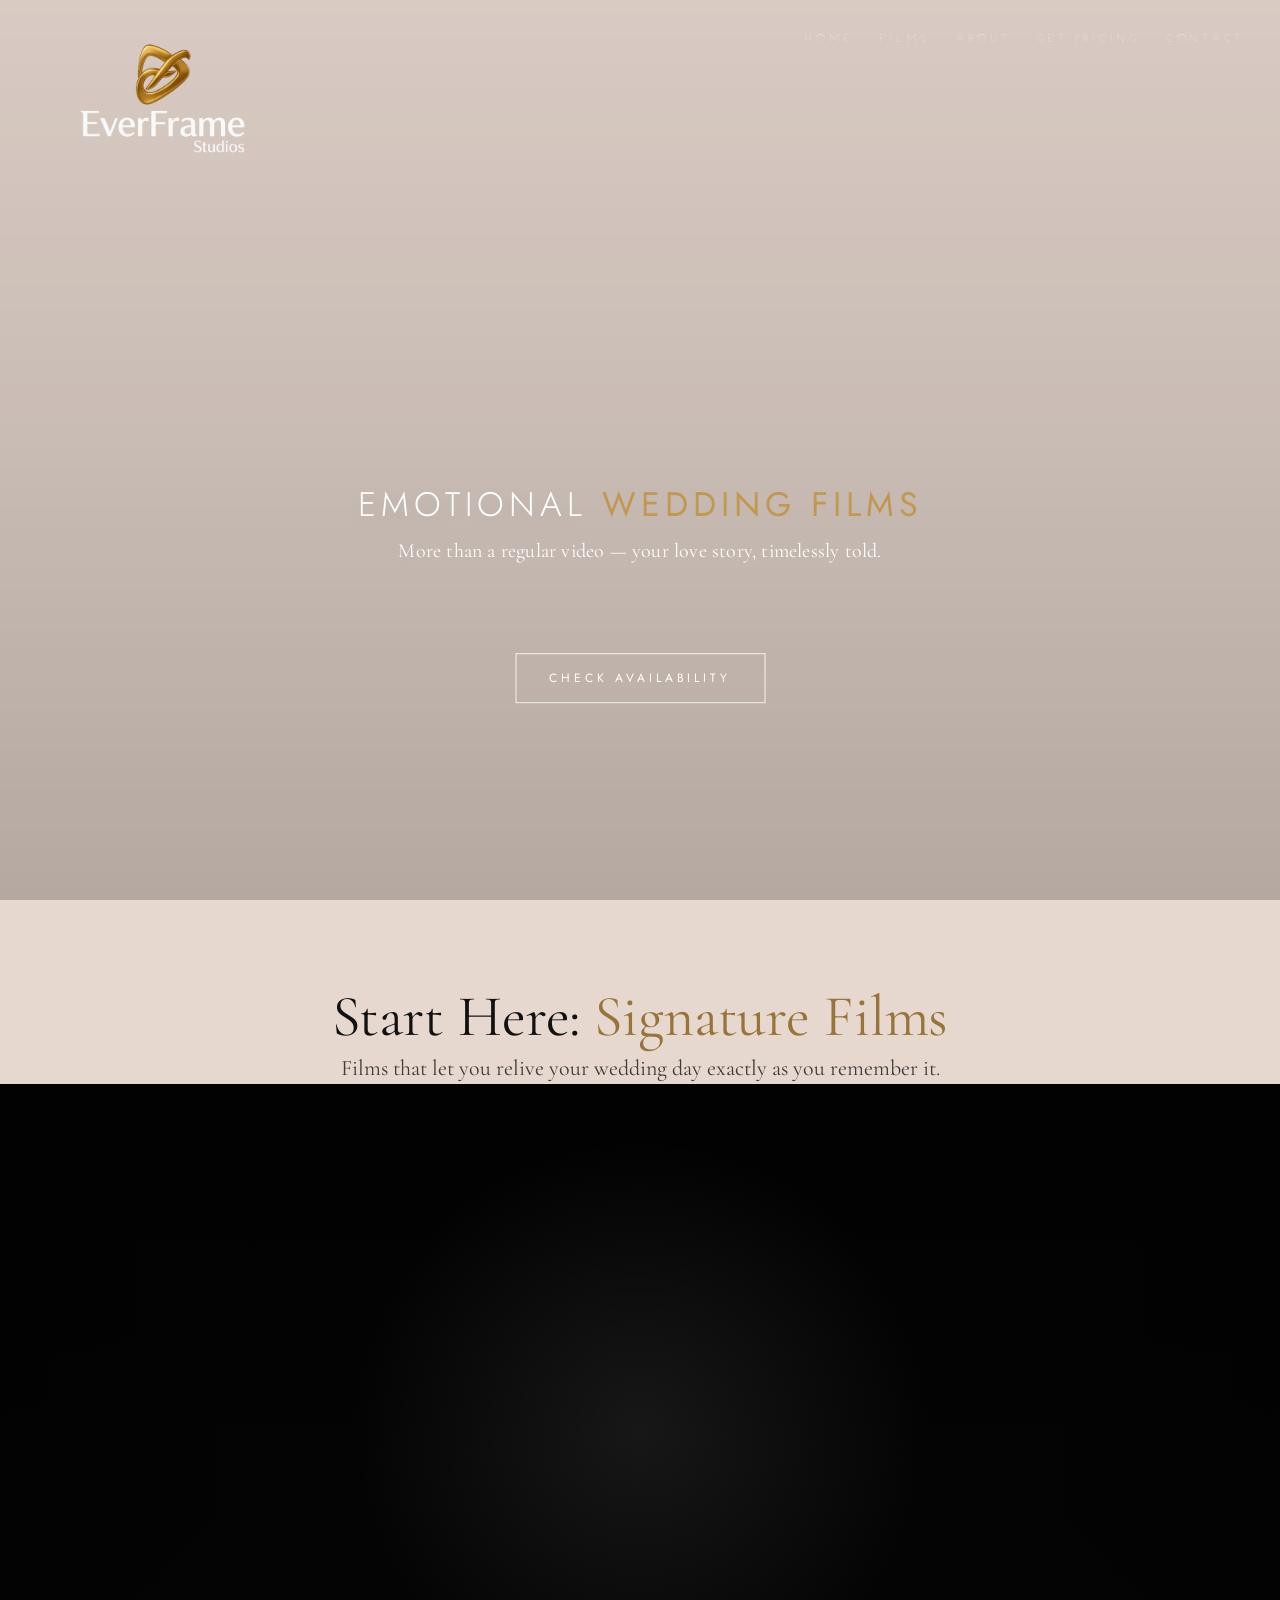
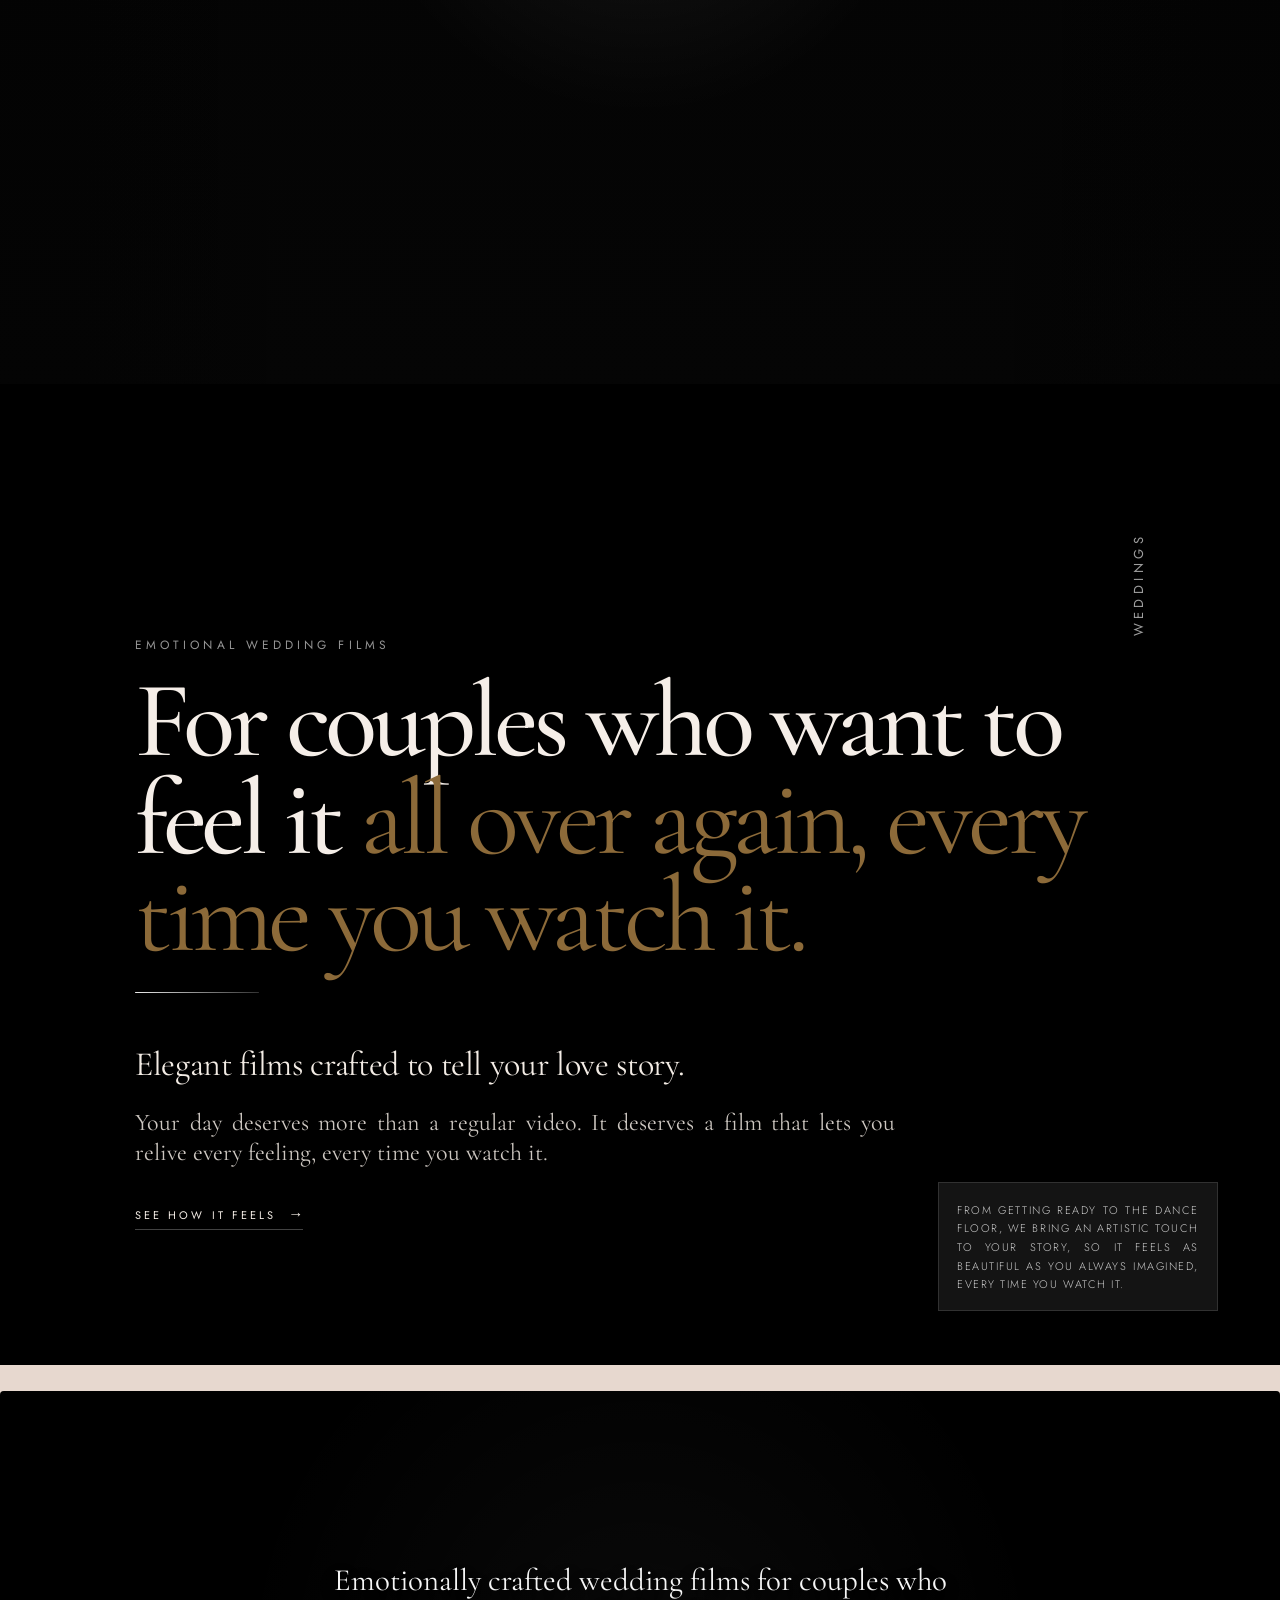
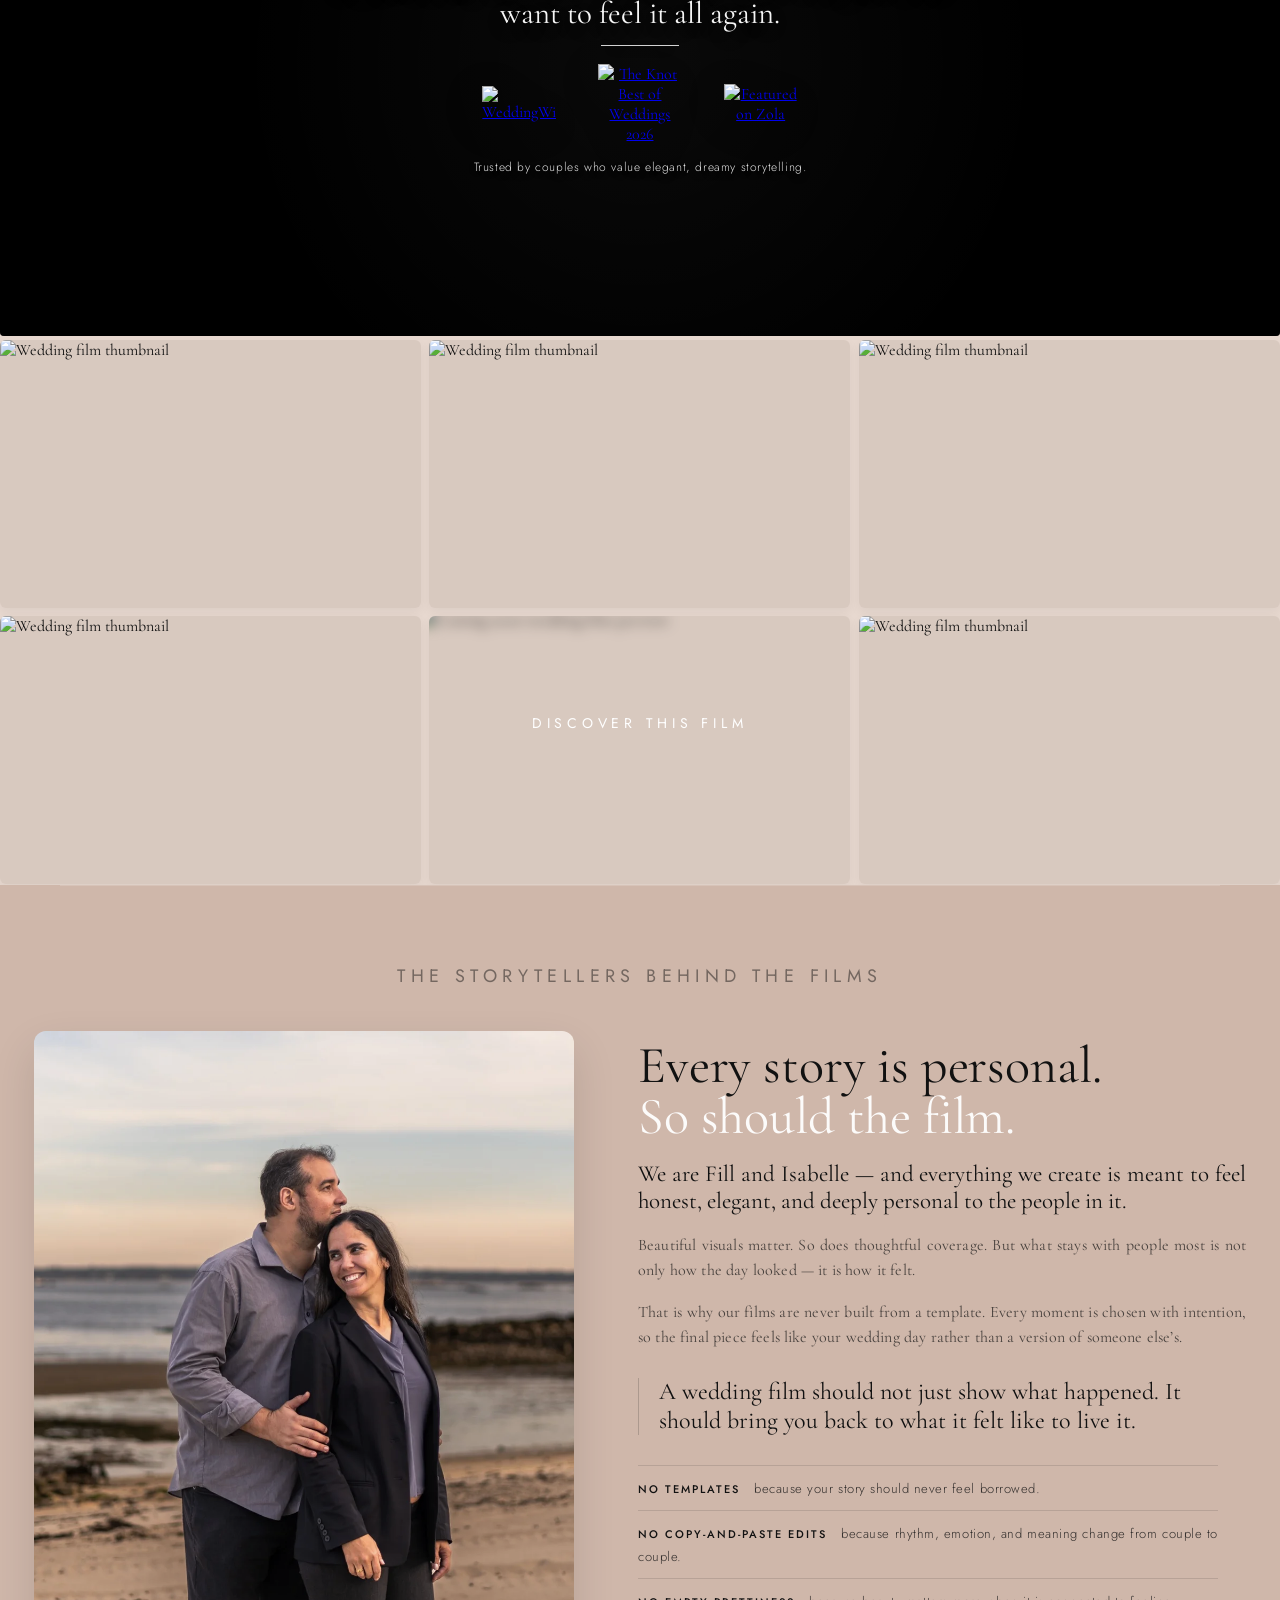
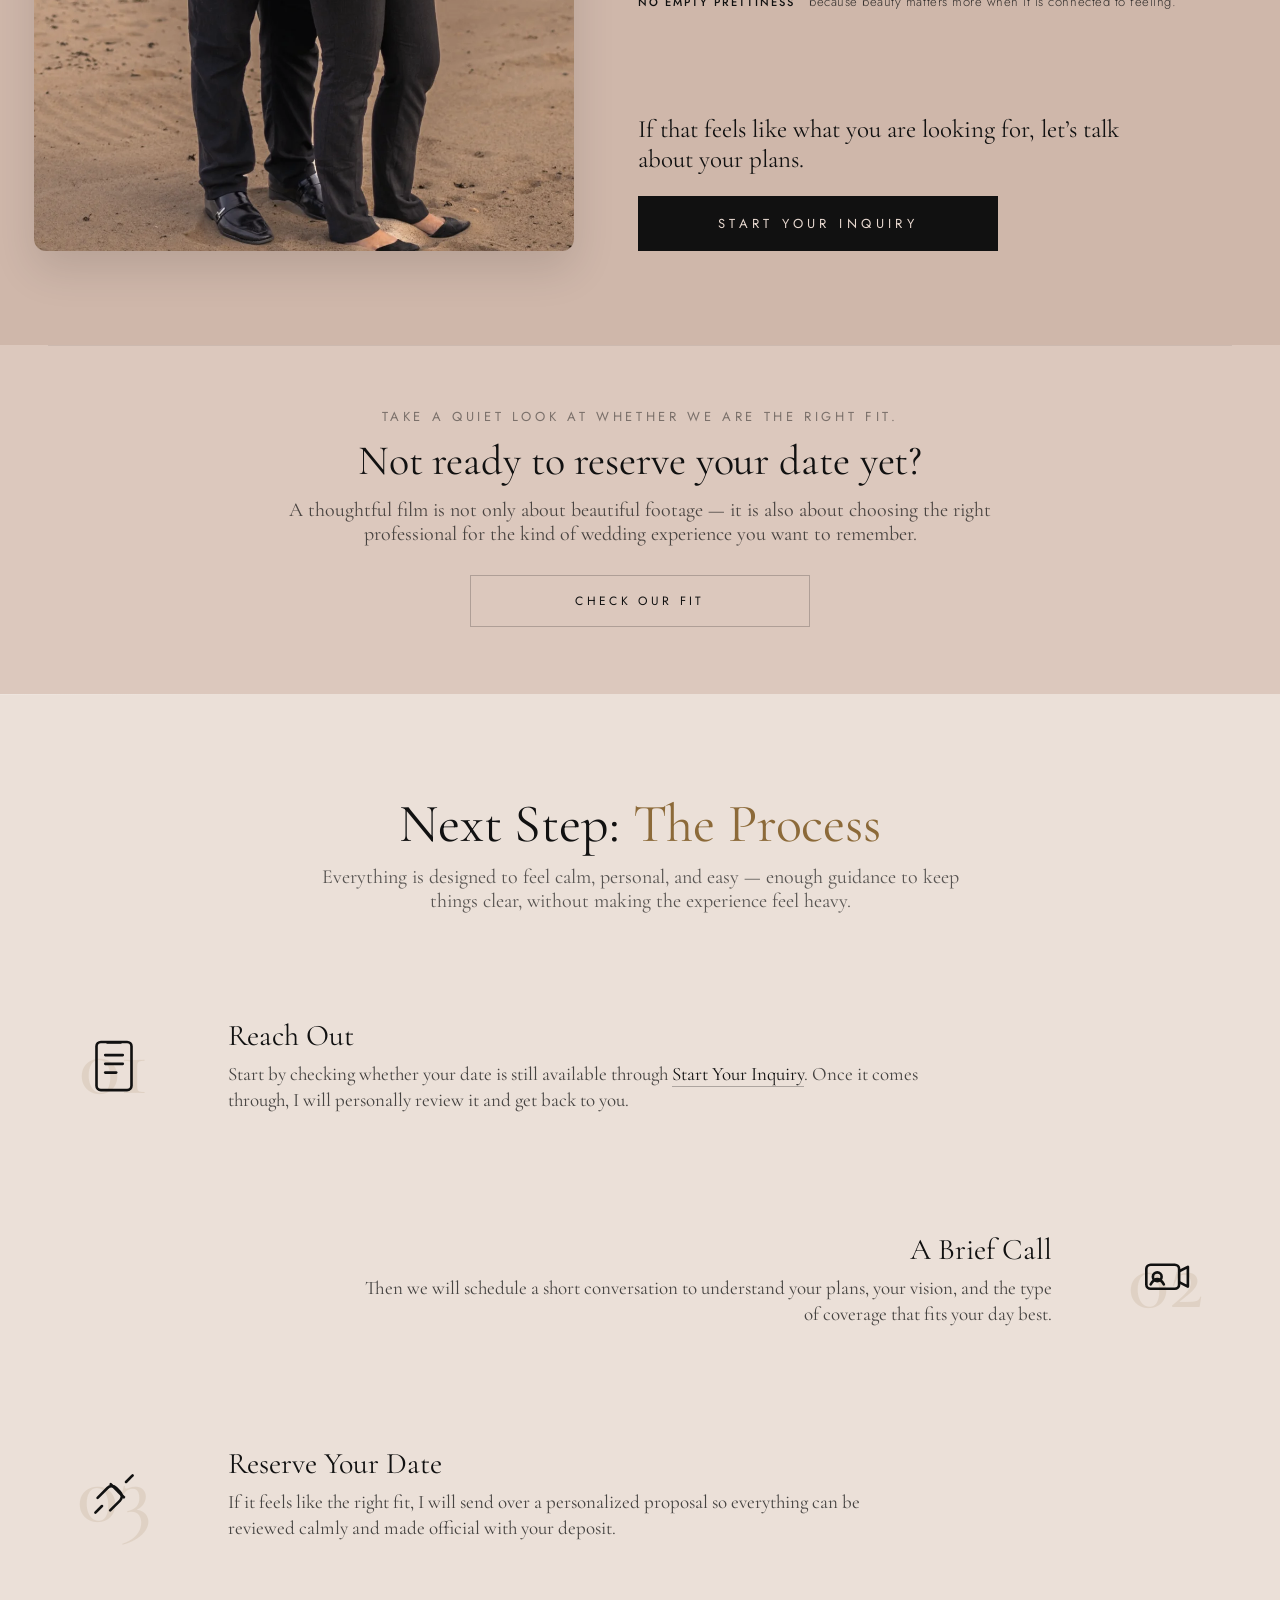
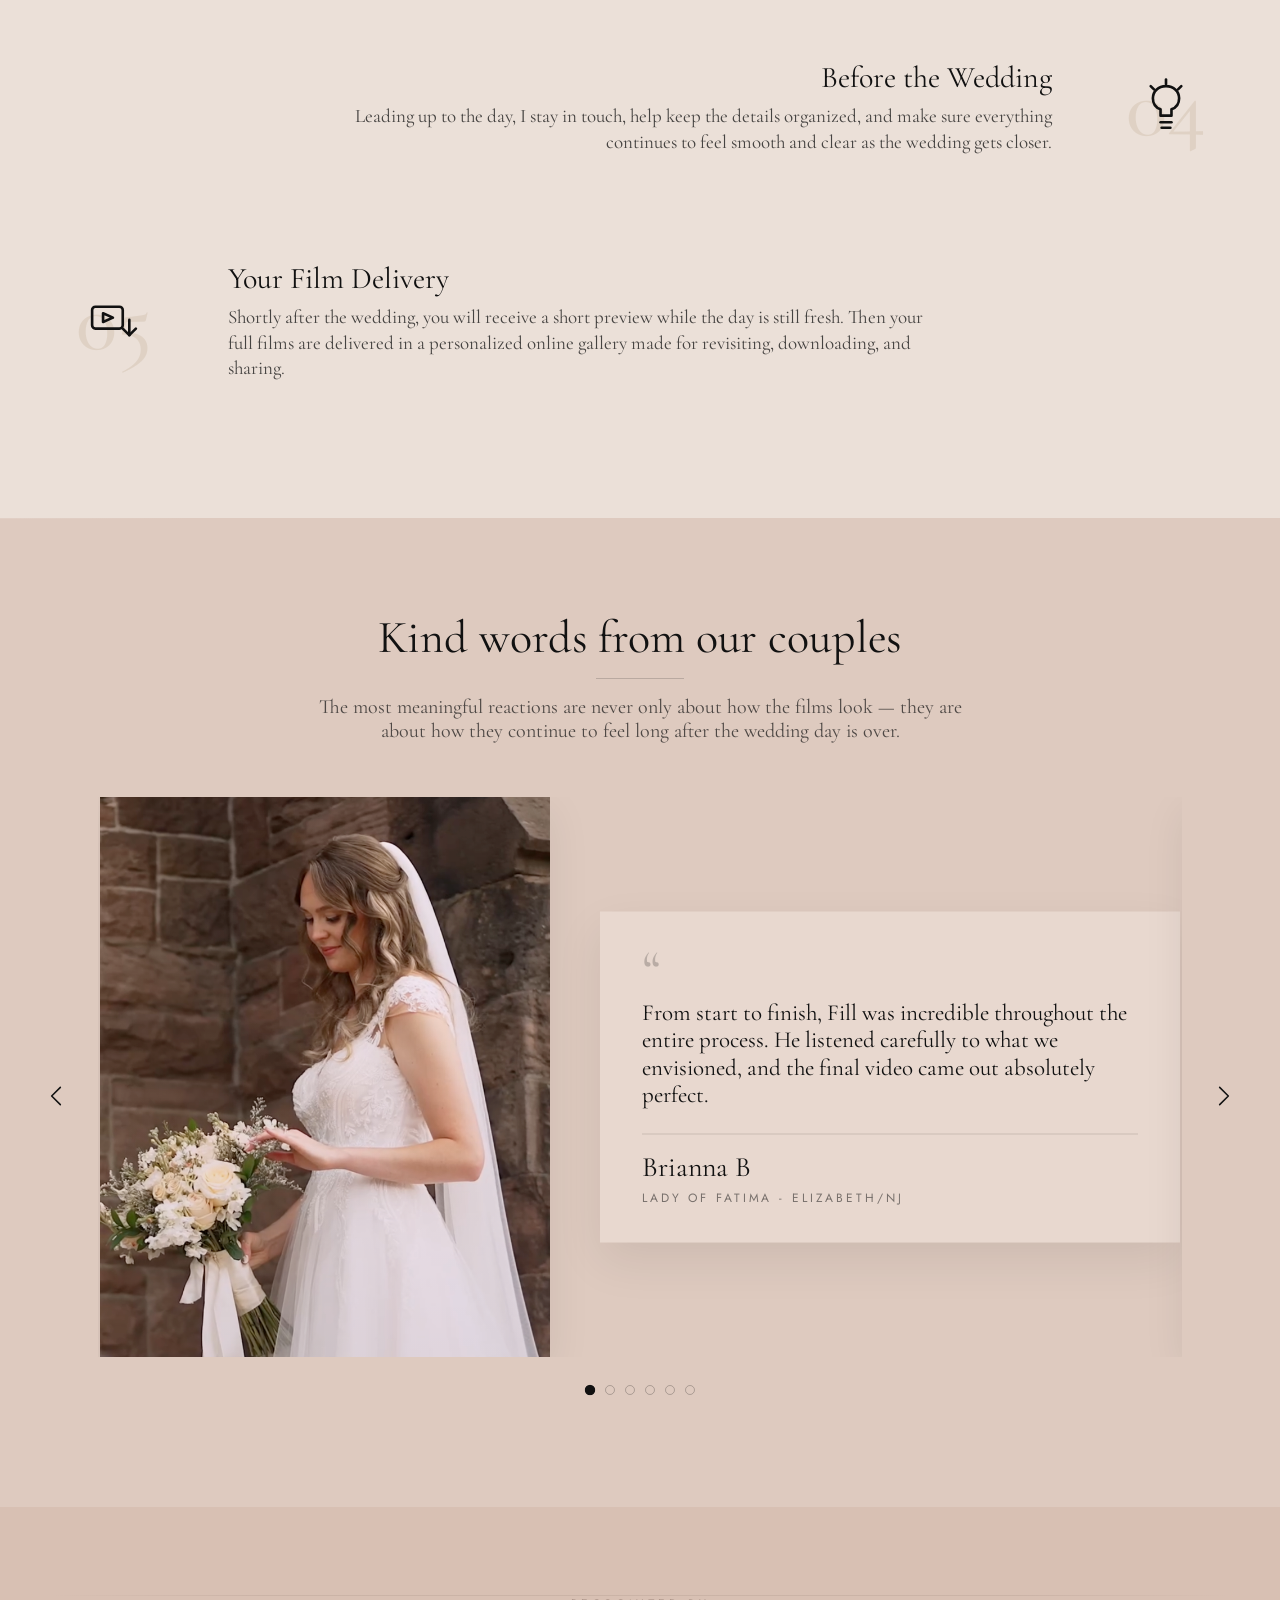
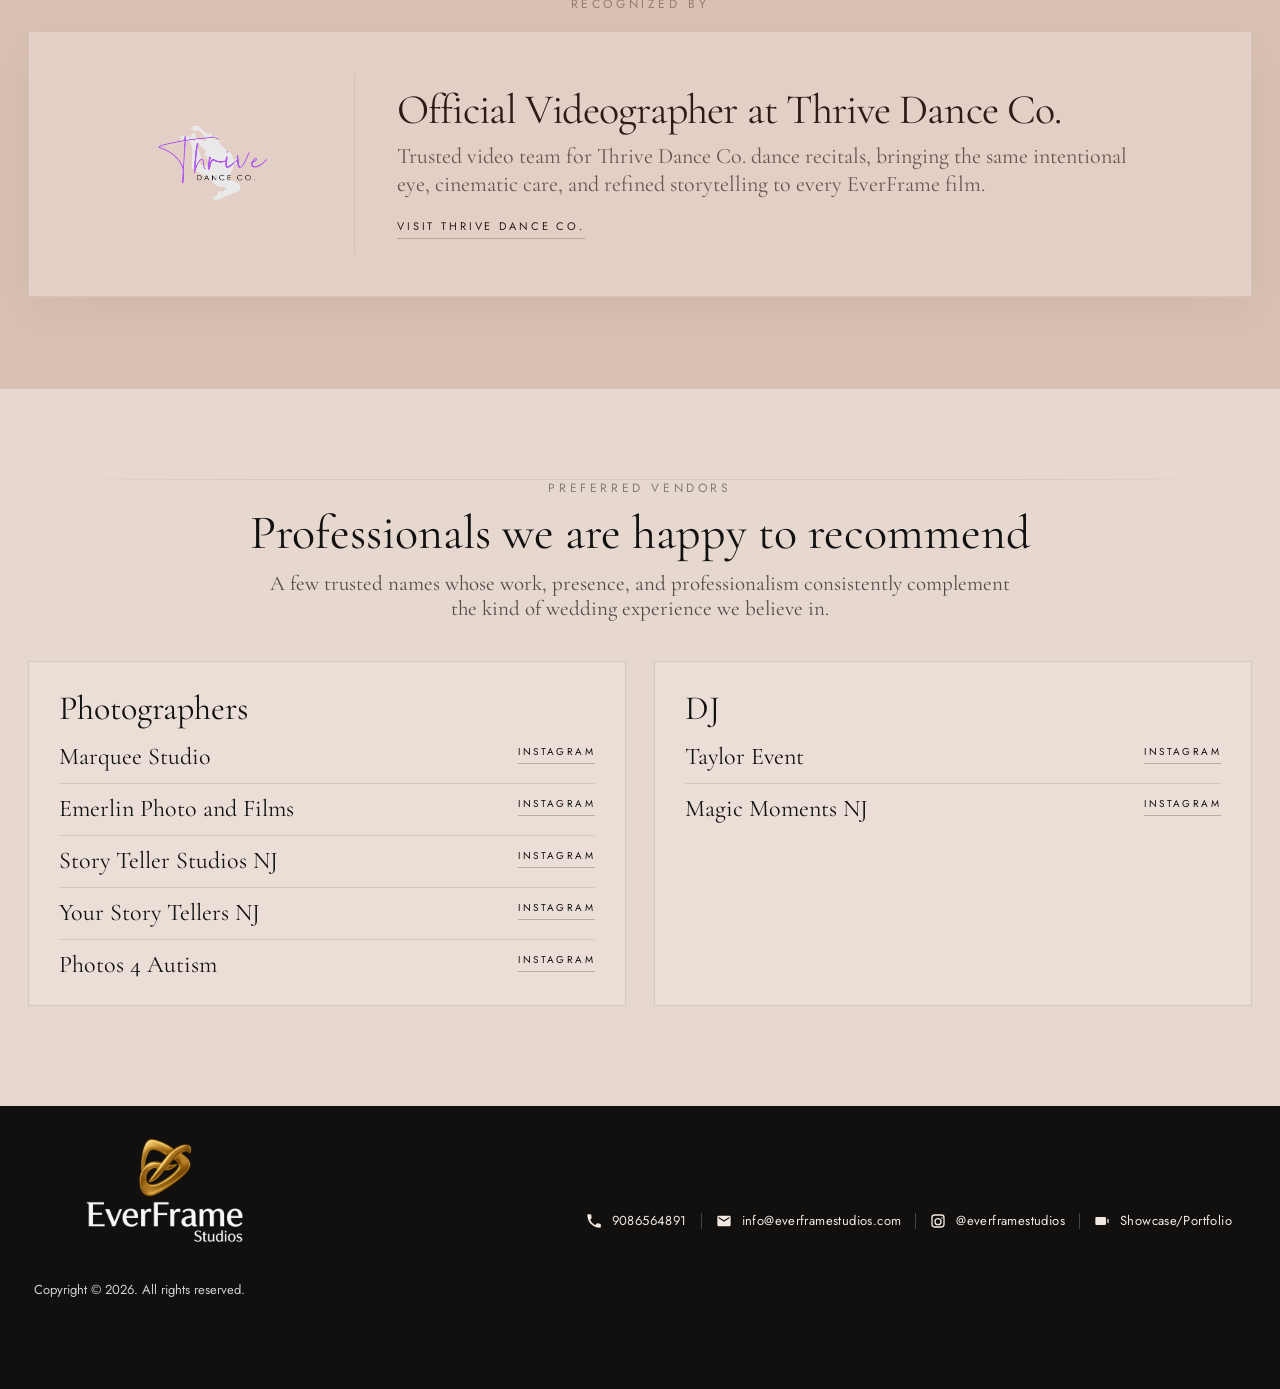
==== commit 57879092: "tentativa para fazer o vídeo ocupar toda largura" ====
--- a/index.html
+++ b/index.html
@@ -21,3713 +21,8 @@
 <link rel="preload" as="image" href="https://fillphotoandvideo.com/wp-content/uploads/2026/03/knot.png">
 <link rel="preload" as="image" href="https://fillphotoandvideo.com/wp-content/uploads/2026/03/zola.png">
 
-<style>
-@font-face{
-font-family:'Josefin Sans Custom';
-src:url('JosefinSans-Thin.ttf') format('truetype');
-font-weight:300;
-font-style:normal;
-font-display:swap;
-}
-
-*{
-box-sizing:border-box;
-}
-
-/* Remove a faixa bege no fim da página */
-html {
-  background-color: #12100f; /* Cor escura do footer. Se o floral for preto, use #000 */
-}
-
-body {
-  padding-bottom: 0 !important;
-  margin-bottom: 0 !important;
-}
-
-.site-footer {
-  margin-bottom: 0;
-}
-
-
-/* Fix for double scrollbars: only apply overflow-x: hidden to body */
-html {
-margin:0;
-padding:0;
-scroll-behavior:smooth;
-}
-
-body{
-margin:0;
-padding:0;
-overflow-x:hidden;
-background:#e7d8cf;
-font-family:'Cormorant Garamond', serif;
-font-weight:400;
-color:#111;
--webkit-font-smoothing:antialiased;
--moz-osx-font-smoothing:grayscale;
-text-rendering:optimizeLegibility;
-}
-
-:root{
---bg-main:#e7d8cf;
---bg-soft:#e4d4cb;
---bg-about:#cfb7aa;
---bg-fit-strip:#dcc8bd;
---bg-process:#ebe0d8;
---bg-testimonials:#decabf;
---bg-testimonials-card:#e8d8cf;
---bg-vendors:#e6d7cf;
---bg-recognition:#d8c0b3;
---bg-recognition-card:#e3cfc5;
---gold:#8c6a39;
---gold-soft:#a47d42;
---ink:#111;
---ink-soft:rgba(17,17,17,0.72);
---ink-faint:rgba(17,17,17,0.46);
---line-dark:rgba(17,17,17,0.12);
---line-dark-2:rgba(17,17,17,0.18);
---footer:#12100f;
---brand-top-mobile:18px;
---brand-left-mobile:50%;
---salmon-pale:#ead7cd;
---salmon-soft:#dfc8bc;
---salmon-mid:#d2b3a3;
---max-shell:1460px;
---max-wide:1680px;
-}
-
-.gold{
-color:var(--gold);
-font-weight:400;
-text-shadow:none;
-}
-
-.reveal{
-opacity:0;
-transform:translateY(36px);
-transition:opacity 1s ease, transform 1s cubic-bezier(.22,1,.36,1);
-will-change:transform, opacity;
-}
-
-.reveal.is-visible{
-opacity:1;
-transform:translateY(0);
-}
-
-.reveal-soft{
-opacity:0;
-transform:translateY(18px);
-transition:opacity 1s ease, transform 1s cubic-bezier(.22,1,.36,1);
-will-change:transform, opacity;
-}
-
-.reveal-soft.is-visible{
-opacity:1;
-transform:translateY(0);
-}
-
-.reveal-process{
-opacity:0;
-transform:translateY(28px);
-transition:opacity .95s ease, transform 1s cubic-bezier(.22,1,.36,1);
-will-change:transform, opacity;
-}
-
-.reveal-process.is-visible{
-opacity:1;
-transform:translateY(0);
-}
-
-.info-shell{
-max-width:var(--max-shell);
-margin:0 auto;
-}
-
-.wide-shell{
-max-width:var(--max-wide);
-margin:0 auto;
-}
-
-/* ============================= */
-/* MOBILE PRELOADER */
-/* ============================= */
-
-.mobile-preloader{
-display:none;
-}
-
-@media(max-width:1000px){
-.mobile-preloader{
-display:flex;
-position:fixed;
-inset:0;
-z-index:999999;
-background:var(--salmon-pale);
-align-items:center;
-justify-content:center;
-flex-direction:column;
-gap:24px;
-padding:24px;
-transition:opacity .55s ease, visibility .55s ease;
-}
-
-.mobile-preloader.hidden{
-opacity:0;
-visibility:hidden;
-pointer-events:none;
-}
-
-.mobile-preloader__logo-wrap{
-width:210px;
-height:92px;
-display:flex;
-align-items:center;
-justify-content:center;
-opacity:0;
-animation:logoFade 1.1s ease forwards, loaderLogoPulse 2.2s ease-in-out infinite 1.1s;
-}
-
-.mobile-preloader__logo{
-width:100%;
-height:auto;
-display:block;
-object-fit:contain;
-transform:scale(1.75);
-transform-origin:center;
-}
-
-.mobile-preloader__ring{
-width:62px;
-height:62px;
-border-radius:50%;
-border:2px solid rgba(140,106,57,0.18);
-border-top-color:rgba(140,106,57,0.86);
-animation:spin 1s linear infinite;
-}
-
-.mobile-preloader__text{
-font-family:'Cormorant Garamond', serif;
-font-size:24px;
-line-height:1.06;
-color:#5c4b41;
-text-align:center;
-max-width:250px;
-letter-spacing:.01em;
-}
-}
-
-@keyframes spin{
-to{ transform:rotate(360deg); }
-}
-
-@keyframes logoFade{
-0%{ opacity:0; transform:translateY(8px); }
-100%{ opacity:1; transform:translateY(0); }
-}
-
-@keyframes loaderLogoPulse{
-0%{ transform:scale(1); }
-50%{ transform:scale(1.06); }
-100%{ transform:scale(1); }
-}
-
-/* ============================= */
-/* MENU / BRAND */
-/* ============================= */
-
-.menu{
-position:absolute;
-top:0;
-left:0;
-width:100%;
-padding:28px 36px 0 36px;
-z-index:30;
-display:flex;
-justify-content:flex-end;
-align-items:flex-start;
-pointer-events:none;
-}
-
-.brand-layer{
-position:absolute;
-top:22px;
-left:22px;
-width:280px;
-height:150px;
-z-index:35;
-pointer-events:auto;
-overflow:hidden;
-}
-
-.brand-link{
-display:block;
-position:relative;
-width:100%;
-height:100%;
-line-height:0;
-overflow:hidden;
-}
-
-.brand-logo{
-position:absolute;
-top:50%;
-left:50%;
-width:420px;
-height:auto;
-max-width:none;
-transform:translate(-50%,-50%);
-display:block;
-}
-
-.desktop-nav{
-display:flex;
-align-items:center;
-gap:26px;
-pointer-events:auto;
-}
-
-.desktop-nav a{
-color:white;
-text-decoration:none;
-font-family:'Josefin Sans Custom', sans-serif;
-font-size:11px;
-font-weight:300;
-letter-spacing:.34em;
-white-space:nowrap;
-text-transform:uppercase;
-}
-
-.desktop-nav a:hover{
-opacity:.82;
-}
-
-.menu-toggle{
-display:none;
-position:absolute;
-top:20px;
-right:18px;
-width:48px;
-height:48px;
-border:none;
-background:transparent;
-padding:0;
-margin:0;
-z-index:40;
-cursor:pointer;
-pointer-events:auto;
-}
-
-.menu-toggle span{
-display:block;
-width:22px;
-height:1.5px;
-background:white;
-margin:5px auto;
-transition:transform .35s ease, opacity .35s ease;
-transform-origin:center;
-}
-
-.menu-toggle.active span:nth-child(1){
-transform:translateY(6.5px) rotate(45deg);
-}
-
-.menu-toggle.active span:nth-child(2){
-opacity:0;
-}
-
-.menu-toggle.active span:nth-child(3){
-transform:translateY(-6.5px) rotate(-45deg);
-}
-
-.mobile-panel{
-display:none;
-position:fixed;
-top:0;
-right:0;
-width:min(82vw, 320px);
-height:100svh;
-background:rgba(10,10,10,0.96);
-backdrop-filter:blur(10px);
--webkit-backdrop-filter:blur(10px);
-padding:90px 28px 28px 28px;
-z-index:38;
-transform:translateX(100%);
-transition:transform .35s ease;
-}
-
-.mobile-panel.open{
-transform:translateX(0);
-}
-
-.mobile-panel nav{
-display:flex;
-flex-direction:column;
-gap:22px;
-}
-
-.mobile-panel a{
-color:white;
-text-decoration:none;
-font-family:'Josefin Sans Custom', sans-serif;
-font-size:13px;
-font-weight:300;
-letter-spacing:.34em;
-text-transform:uppercase;
-}
-
-.mobile-backdrop{
-display:none;
-position:fixed;
-inset:0;
-background:rgba(0,0,0,0.28);
-z-index:37;
-opacity:0;
-pointer-events:none;
-transition:opacity .35s ease;
-}
-
-.mobile-backdrop.open{
-opacity:1;
-pointer-events:auto;
-}
-
-/* ============================= */
-/* HERO */
-/* ============================= */
-
-.hero {
-  height: 100vh;
-  min-height: 700px;
-  position: sticky;
-  top: 0;
-  z-index: 0; /* Joga pro fundo */
-}
-
-.portfolio-wrapper {
-  position: relative;
-  z-index: 10; /* Faz essa seção inteira deslizar por cima do Hero */
-  background: var(--bg-main);
-}
-
-
-
-.hero video{
-position:absolute;
-top:50%;
-left:50%;
-width:100%;
-height:100%;
-object-fit:cover;
-object-position:center center;
-transform:translate(-50%,-50%);
-filter:brightness(1.12) contrast(0.96) saturate(0.92);
-}
-
-.hero::after{
-content:"";
-position:absolute;
-inset:0;
-background:
-linear-gradient(to bottom, rgba(0,0,0,0.06) 0%, rgba(0,0,0,0.12) 44%, rgba(0,0,0,0.22) 100%);
-}
-
-.overlay{
-position:absolute;
-top:66%;
-left:50%;
-transform:translate(-50%,-50%);
-text-align:center;
-z-index:5;
-max-width:90%;
-width:max-content;
-padding:0;
-}
-
-.overlay h1{
-color:white;
-font-family:'Jost', sans-serif;
-font-size:34px;
-letter-spacing:5px;
-margin:0;
-text-transform:uppercase;
-font-weight:300;
-line-height:1.2;
-text-shadow:0 8px 24px rgba(0,0,0,.18);
-}
-
-.overlay h1 .gold{
-color:#c19751;
-font-weight:400;
-text-shadow:none;
-}
-
-.overlay p{
-color:white;
-font-family:'Cormorant Garamond', serif;
-font-size:20px;
-margin:12px 0 0 0;
-letter-spacing:.2px;
-line-height:1.34;
-max-width:760px;
-margin-left:auto;
-margin-right:auto;
-text-shadow:0 8px 24px rgba(0,0,0,.18);
-}
-
-.hero-cta-wrap{
-margin-top:88px;
-display:flex;
-justify-content:center;
-}
-
-.hero-cta{
-display:inline-flex;
-align-items:center;
-justify-content:center;
-min-width:250px;
-padding:15px 24px;
-background:transparent;
-color:white;
-text-decoration:none;
-font-family:'Jost', sans-serif;
-font-size:12px;
-font-weight:400;
-letter-spacing:.32em;
-text-transform:uppercase;
-border:1px solid rgba(255,255,255,0.82);
-transition:transform .25s ease, opacity .25s ease, background .25s ease, color .25s ease, border-color .25s ease;
-}
-
-.hero-cta:hover{
-background:white;
-color:#111;
-border-color:white;
-opacity:.92;
-transform:translateY(-1px);
-}
-
-/* ============================= */
-/* PORTFOLIO */
-/* ============================= */
-
-.portfolio-wrapper{
-max-width:var(--max-wide);
-margin:auto;
-padding:88px 28px 54px 28px;
-background:var(--bg-main);
-}
-
-.intro-signature{
-padding:0 16px 30px 16px;
-text-align:center;
-}
-
-.intro-signature__eyebrow{
-margin:0;
-font-family:'Cormorant Garamond', serif;
-font-weight:400;
-font-size:58px;
-letter-spacing:-.12px;
-line-height:1;
-color:#111;
-}
-
-.intro-signature__eyebrow .gold{
-color:#98743a;
-text-shadow:none;
-}
-
-.intro-signature__subtext{
-margin:10px auto 0 auto;
-max-width:760px;
-font-family:'Cormorant Garamond', serif;
-font-weight:400;
-font-size:22px;
-line-height:1.18;
-color:rgba(17,17,17,0.80);
-}
-
-.hero-film{
-position:relative;
-overflow:hidden;
-margin-bottom:0;
-aspect-ratio:2.35/1;
-background:#000;
-border-radius:4px;
-}
-
-.hero-film iframe{
-position:absolute;
-top:45%;
-left:50%;
-width:100%;
-height:140%;
-transform:translate(-50%,-50%);
-pointer-events:none;
-display:block;
-border:0;
-}
-
-.hero-film::before{
-content:"";
-position:absolute;
-inset:0;
-background:
-linear-gradient(to bottom, rgba(0,0,0,0.28) 0%, rgba(0,0,0,0.16) 28%, rgba(0,0,0,0.54) 100%);
-z-index:2;
-pointer-events:none;
-}
-
-.hero-film::after{
-content:"";
-position:absolute;
-inset:0;
-background:
-radial-gradient(circle at center, rgba(255,255,255,0.04) 0%, rgba(0,0,0,0) 58%);
-z-index:3;
-pointer-events:none;
-}
-
-.hero-film-motion{
-opacity:0;
-transform:translateY(30px) scale(.985);
-transition:opacity 1.25s ease, transform 1.35s cubic-bezier(.22,1,.36,1);
-will-change:transform, opacity;
-}
-
-.hero-film-motion.is-visible{
-opacity:1;
-transform:translateY(0) scale(1);
-}
-
-.featured-proof{
-position:absolute;
-inset:0;
-z-index:5;
-display:flex;
-align-items:center;
-justify-content:center;
-padding:42px 34px 28px 34px;
-pointer-events:none;
-}
-
-.featured-proof__inner{
-width:min(100%, 1040px);
-display:flex;
-flex-direction:column;
-align-items:center;
-text-align:center;
-}
-
-.featured-proof__title{
-margin:0;
-max-width:620px;
-font-family:'Cormorant Garamond', serif;
-font-weight:400;
-font-size:31px;
-line-height:1.04;
-color:rgba(255,255,255,0.96);
-text-shadow:0 6px 22px rgba(0,0,0,0.22);
-opacity:0;
-transform:translateY(22px);
-}
-
-.featured-proof__divider{
-width:78px;
-height:1px;
-margin:16px auto 18px auto;
-background:rgba(255,255,255,0.82);
-box-shadow:0 4px 18px rgba(0,0,0,0.12);
-opacity:0;
-transform:translateY(22px);
-}
-
-.featured-proof__row{
-display:grid;
-grid-template-columns:repeat(3, minmax(70px, 1fr));
-gap:22px;
-align-items:center;
-justify-content:center;
-width:min(100%, 340px);
-margin:0 auto 14px auto;
-opacity:0;
-transform:translateY(22px);
-}
-
-.featured-proof__seal{
-display:flex;
-align-items:center;
-justify-content:center;
-pointer-events:none;
-}
-
-.featured-proof__seal a{
-display:flex;
-align-items:center;
-justify-content:center;
-pointer-events:auto;
-cursor:pointer;
-position:relative;
-z-index:8;
-}
-
-.featured-proof__seal img{
-display:block;
-max-width:74px;
-height:auto;
-filter:drop-shadow(0 10px 20px rgba(0,0,0,0.22));
-}
-
-.featured-proof__seal--center img{
-max-width:84px;
-}
-
-.featured-proof__copy{
-margin:0;
-max-width:620px;
-font-family:'Jost', sans-serif;
-font-size:12px;
-font-weight:300;
-line-height:1.55;
-letter-spacing:.05em;
-color:rgba(255,255,255,0.88);
-text-shadow:0 3px 14px rgba(0,0,0,0.22);
-opacity:0;
-transform:translateY(22px);
-}
-
-.hero-film-motion.is-visible .featured-proof__title{
-opacity:1;
-transform:translateY(0);
-transition:opacity 1s ease .18s, transform 1.2s cubic-bezier(.22,1,.36,1) .18s;
-}
-
-.hero-film-motion.is-visible .featured-proof__divider{
-opacity:1;
-transform:translateY(0);
-transition:opacity .9s ease .38s, transform 1s cubic-bezier(.22,1,.36,1) .38s;
-}
-
-.hero-film-motion.is-visible .featured-proof__row{
-opacity:1;
-transform:translateY(0);
-transition:opacity 1s ease .54s, transform 1.1s cubic-bezier(.22,1,.36,1) .54s;
-}
-
-.hero-film-motion.is-visible .featured-proof__copy{
-opacity:1;
-transform:translateY(0);
-transition:opacity 1s ease .74s, transform 1.1s cubic-bezier(.22,1,.36,1) .74s;
-}
-
-.films-carousel{
-position:relative;
-margin-top:4px;
-}
-
-.films-viewport{
-overflow:hidden;
-}
-
-.portfolio-grid{
-display:grid;
-grid-template-columns:repeat(3,1fr);
-gap:8px;
-}
-
-.film{
-position:relative;
-cursor:pointer;
-overflow:hidden;
-background:#d8c9bf;
-aspect-ratio:1130/720;
-border-radius:6px;
-box-shadow:0 4px 12px rgba(0,0,0,0.05);
-transition:box-shadow .4s ease;
-}
-
-.film:hover {
-box-shadow:0 12px 24px rgba(0,0,0,0.15);
-}
-
-.film img{
-width:100%;
-height:100%;
-object-fit:cover;
-display:block;
-transition:transform .6s ease;
-}
-
-.film:hover img{
-transform:scale(1.05);
-}
-
-.reserved img{
-transform:scale(1.05);
-transition:transform .6s ease;
-}
-
-.reserved:hover img{
-transform:scale(1.08);
-}
-
-.play{
-position:absolute;
-top:50%;
-left:50%;
-transform:translate(-50%,-50%);
-width:70px;
-height:70px;
-border-radius:50%;
-border:2px solid rgba(255,255,255,0.85);
-display:flex;
-align-items:center;
-justify-content:center;
-opacity:0;
-transition:.4s;
-z-index:3;
-pointer-events:none;
-backdrop-filter: blur(4px);
-background: rgba(0,0,0,0.15);
-}
-
-.play:after{
-content:'▶';
-color:white;
-font-size:22px;
-margin-left:3px;
-}
-
-.film:hover .play{
-opacity:1;
-border-color:#d6b676;
-}
-
-.film-title{
-position:absolute;
-bottom:18px;
-left:18px;
-color:white;
-font-family:'Cormorant Garamond', serif;
-font-size:24px;
-font-weight:400;
-opacity:0;
-transition:.4s;
-text-shadow:0 1px 8px rgba(0,0,0,0.45);
-}
-
-.film:hover .film-title{
-opacity:1;
-}
-
-.reserved{
-cursor:default;
-}
-
-.reserved img{
-filter:blur(6px) brightness(.65);
-}
-
-.reserved-click{
-position:absolute;
-top:40%;
-left:50%;
-transform:translate(-50%,-50%);
-font-family:'Jost', sans-serif;
-font-weight:400;
-color:white;
-font-size:14px;
-letter-spacing:.34em;
-text-transform:uppercase;
-transition:opacity 1.2s ease;
-white-space:nowrap;
-pointer-events:none;
-}
-
-.reserved-text{
-position:absolute;
-top:50%;
-left:50%;
-transform:translate(-50%,-50%);
-text-align:center;
-font-family:'Cormorant Garamond', serif;
-font-weight:400;
-color:#f1d6a2;
-font-size:32px;
-line-height:1.02;
-opacity:0;
-transition:opacity 1.2s ease;
-white-space:nowrap;
-pointer-events:none;
-}
-
-.reserved:hover .reserved-click{
-opacity:0;
-}
-
-.reserved:hover .reserved-text{
-opacity:1;
-}
-
-.films-arrow,
-.films-dots{
-display:none;
-}
-
-/* ============================= */
-/* WHAT WE OFFER */
-/* ============================= */
-
-.offer-section {
-  position: relative;
-  margin: 44px auto 0 auto;
-  background: #000;
-  /* Removemos o overflow:hidden para permitir a rolagem fluida */
-  clip-path: inset(0); /* Garante que o vídeo não vaze da seção */
-}
-
-.offer-bg-sticky {
-  position: sticky;
-  top: 0;
-  left: 0;
-  width: 100%;
-  height: 100vh; /* Trava exatamente na altura da tela do usuário */
-  z-index: 1;
-}
-
-.offer-bg-sticky video {
-  position: absolute;
-  inset: 0;
-  width: 100%;
-  height: 100%;
-  object-fit: cover;
-  object-position: center center;
-  filter: brightness(.62) contrast(1.02) saturate(.88);
-}
-
-.offer-overlays {
-  position: absolute;
-  inset: 0;
-  pointer-events: none;
-  /* Juntei os gradientes ::before e ::after aqui */
-  background:
-    radial-gradient(circle at 50% 38%, rgba(255,255,255,0.08) 0%, rgba(255,255,255,0.00) 34%),
-    linear-gradient(to right, rgba(0,0,0,0.24) 0%, rgba(0,0,0,0.08) 24%, rgba(0,0,0,0.08) 76%, rgba(0,0,0,0.24) 100%),
-    linear-gradient(to bottom, rgba(8,8,8,0.20) 0%, rgba(8,8,8,0.34) 22%, rgba(8,8,8,0.50) 48%, rgba(8,8,8,0.62) 100%);
-}
-
-.offer-section__inner {
-  position: relative;
-  z-index: 2; /* O texto passa por cima do fundo travado */
-  padding-top: 15vh; /* Opcional: dá um fôlego antes do texto aparecer */
-  padding: 15vh;
-}
-
-.offer-section__side{
-display:flex;
-align-items:flex-start;
-justify-content:flex-end;
-padding-top:14px;
-}
-
-.offer-section__side-title{
-margin:0;
-font-family:'Jost', sans-serif;
-font-size:13px;
-font-weight:400;
-line-height:1;
-letter-spacing:.34em;
-text-transform:uppercase;
-color:rgba(255,255,255,0.62);
-writing-mode:vertical-rl;
-transform:rotate(180deg);
-}
-
-.offer-section__main{
-display:block;
-width:100%;
-max-width:980px;
-}
-
-.offer-section__headline-wrap{
-margin:0;
-}
-
-.offer-section__eyebrow{
-margin:0 0 18px 0;
-font-family:'Jost', sans-serif;
-font-size:12px;
-font-weight:400;
-letter-spacing:.34em;
-text-transform:uppercase;
-color:rgba(255,255,255,0.58);
-}
-
-.offer-section__headline{
-margin:0;
-max-width:980px;
-font-family:'Cormorant Garamond', serif;
-font-size:108px;
-font-weight:500;
-line-height:.9;
-letter-spacing:-.045em;
-color:#f5eee8;
-text-transform:none;
-text-align:left;
-}
-
-.offer-section__underline{
-width:124px;
-height:1px;
-margin:28px 0 0 0;
-background:linear-gradient(to right, rgba(255,255,255,0.92), rgba(255,255,255,0.20));
-border-radius:999px;
-}
-
-.offer-section__copy{
-margin-top:54px;
-max-width:760px;
-}
-
-.offer-section__copy p{
-margin:0;
-font-family:'Cormorant Garamond', serif;
-font-size:34px;
-font-weight:400;
-line-height:1.08;
-letter-spacing:-.01em;
-color:#f3ece5;
-text-shadow:0 8px 24px rgba(0,0,0,0.16);
-text-align:justify;
-text-justify:inter-word;
-}
-
-.offer-section__copy p + p{
-margin-top:24px;
-font-size:24px;
-line-height:1.28;
-letter-spacing:0;
-color:rgba(243,236,229,0.84);
-text-align:justify;
-text-justify:inter-word;
-}
-
-.offer-section__micro{
-margin-top:38px;
-display:inline-flex;
-align-items:center;
-gap:12px;
-text-decoration:none;
-font-family:'Jost', sans-serif;
-font-size:11px;
-font-weight:400;
-letter-spacing:.28em;
-text-transform:uppercase;
-color:#f3ece5;
-border-bottom:1px solid rgba(255,255,255,0.26);
-padding-bottom:6px;
-transition:opacity .25s ease, transform .25s ease, border-color .25s ease;
-cursor:pointer;
-background:none;
-border-top:none;
-border-left:none;
-border-right:none;
-}
-
-.offer-section__micro:hover{
-opacity:.82;
-transform:translateY(-1px);
-border-color:rgba(255,255,255,0.56);
-}
-
-.offer-section__micro-arrow{
-font-size:15px;
-line-height:1;
-letter-spacing:0;
-transform:translateY(-1px);
-}
-
-.offer-section__floating-note{
-position:absolute;
-right:62px;
-bottom:54px;
-max-width:280px;
-padding:18px 18px 16px 18px;
-background:rgba(255,255,255,0.08);
-backdrop-filter:blur(8px);
--webkit-backdrop-filter:blur(8px);
-border:1px solid rgba(255,255,255,0.12);
-box-shadow:0 18px 38px rgba(0,0,0,0.14);
-}
-
-.offer-section__floating-note p{
-margin:0;
-font-family:'Jost', sans-serif;
-font-size:11px;
-font-weight:300;
-line-height:1.7;
-letter-spacing:.14em;
-text-transform:uppercase;
-color:rgba(255,255,255,0.78);
-text-align:justify;
-text-justify:inter-word;
-}
-
-/* ============================= */
-/* DIVIDERS / SECTION TRANSITIONS */
-/* ============================= */
-
-.section-divider{
-display:none;
-}
-
-.about-dark,
-.fit-cta-strip,
-.process-section,
-.testimonials-section,
-.brand-recognition,
-.preferred-vendors{
-position:relative;
-}
-
-.about-dark::before,
-.fit-cta-strip::before,
-.process-section::before,
-.testimonials-section::before,
-.brand-recognition::before,
-.preferred-vendors::before{
-content:"";
-position:absolute;
-top:0;
-left:50%;
-transform:translateX(-50%);
-width:calc(100% - 96px);
-max-width:1520px;
-height:1px;
-background:rgba(17,17,17,0.07);
-pointer-events:none;
-}
-
-.about-dark::before{
-width:calc(100% - 120px);
-background:rgba(255,255,255,0.16);
-}
-
-.fit-cta-strip::before{
-background:rgba(17,17,17,0.08);
-}
-
-.process-section::before{
-background:
-linear-gradient(
-to right,
-rgba(17,17,17,0) 0%,
-rgba(17,17,17,0.08) 18%,
-rgba(17,17,17,0.08) 82%,
-rgba(17,17,17,0) 100%
-);
-height:1px;
-inset:auto auto auto 50%;
-}
-
-.testimonials-section::before{
-background:
-linear-gradient(
-to right,
-rgba(17,17,17,0) 0%,
-rgba(17,17,17,0.07) 18%,
-rgba(17,17,17,0.07) 82%,
-rgba(17,17,17,0) 100%
-);
-height:1px;
-inset:auto auto auto 50%;
-}
-
-.brand-recognition::before{
-background:
-linear-gradient(
-to right,
-rgba(47,27,22,0) 0%,
-rgba(47,27,22,0.08) 18%,
-rgba(47,27,22,0.08) 82%,
-rgba(47,27,22,0) 100%
-);
-height:1px;
-inset:auto auto auto 50%;
-}
-
-.preferred-vendors::before{
-background:
-linear-gradient(
-to right,
-rgba(17,17,17,0) 0%,
-rgba(17,17,17,0.08) 18%,
-rgba(17,17,17,0.08) 82%,
-rgba(17,17,17,0) 100%
-);
-height:1px;
-inset:auto auto auto 50%;
-}
-
-/* ============================= */
-/* ABOUT */
-/* ============================= */
-
-.about-dark{
-position:relative;
-background:var(--bg-about);
-padding:78px 34px 94px 34px;
-/* overflow: hidden; Removed to allow sticky child */
-overflow-x: clip; /* Fix to allow sticky vertical while hiding horizontal issues */
-}
-
-.about-kicker{
-position:relative;
-max-width:var(--max-shell);
-margin:0 auto 42px auto;
-font-family:'Jost', sans-serif;
-font-size:18px;
-font-weight:400;
-letter-spacing:.30em;
-text-transform:uppercase;
-color:rgba(17,17,17,0.48);
-text-align:center;
-}
-
-.about-dark-grid{
-position:relative;
-display:grid;
-grid-template-columns:540px 1fr;
-gap:64px;
-align-items:start; /* Changed from stretch to start for sticky to work */
-}
-
-.about-dark-image{
-position:sticky;
-top:40px; /* Distance from top */
-height:calc(100vh - 80px); /* Height of the sticky image container */
-display:flex;
-align-items:center;
-justify-content:center;
-overflow:hidden;
-border-radius:12px;
-box-shadow:0 18px 44px rgba(0,0,0,0.12); /* Adding elegant depth */
-background:transparent;
-}
-
-.about-dark-image img{
-position:relative;
-width:100%;
-height:100%;
-object-fit:cover; /* Make sure image fills sticky area beautifully */
-filter:saturate(.88) contrast(1.01) brightness(.98);
-}
-
-.about-dark-content{
-position:relative;
-color:#111;
-display:flex;
-flex-direction:column;
-min-height:100%;
-padding-top:10px;
-}
-
-.about-dark-title{
-margin:0 0 18px 0;
-font-family:'Cormorant Garamond', serif;
-font-weight:400;
-font-size:52px;
-line-height:.98;
-letter-spacing:-.15px;
-color:#111;
-}
-
-.about-dark-title span{
-display:block;
-}
-
-.about-dark-title .gold{
-color:rgba(255,255,255,0.94);
-text-shadow:none;
-}
-
-.about-dark-lead{
-margin:0 0 18px 0;
-max-width:680px;
-font-family:'Cormorant Garamond', serif;
-font-size:23px;
-font-weight:400;
-line-height:1.18;
-color:#111;
-text-align:justify;
-text-justify:inter-word;
-}
-
-.about-dark-text{
-font-family:'Cormorant Garamond', serif;
-font-weight:400;
-color:#111;
-max-width:680px;
-font-size:16px;
-text-align:justify;
-text-justify:inter-word;
-}
-
-.about-dark-text p{
-margin:0 0 16px 0;
-font-size:16px;
-line-height:1.58;
-letter-spacing:.01em;
-color:rgba(17,17,17,0.70);
-text-align:justify;
-text-justify:inter-word;
-}
-
-.about-dark-quote{
-margin:12px 0 24px 0;
-padding-left:20px;
-border-left:1px solid rgba(17,17,17,0.18);
-font-family:'Cormorant Garamond', serif;
-font-size:24px;
-font-weight:400;
-line-height:1.18;
-max-width:580px;
-color:#111;
-}
-
-.about-dark-points{
-display:grid;
-grid-template-columns:1fr;
-gap:10px;
-max-width:580px;
-margin:6px 0 0 0;
-}
-
-.about-dark-point{
-padding-top:12px;
-border-top:1px solid rgba(17,17,17,0.12);
-font-family:'Jost', sans-serif;
-font-size:13px;
-font-weight:300;
-line-height:1.72;
-letter-spacing:.04em;
-color:rgba(17,17,17,0.82);
-text-align:justify;
-text-justify:inter-word;
-}
-
-.about-dark-point strong{
-font-weight:500;
-letter-spacing:.18em;
-text-transform:uppercase;
-font-size:11px;
-display:inline-block;
-margin-right:10px;
-color:#111;
-}
-
-.about-dark-bottom{
-margin-top:auto;
-padding-top:64px;
-display:flex;
-flex-direction:column;
-align-items:flex-start;
-justify-content:flex-end;
-min-height:150px;
-}
-
-.about-dark-closing{
-margin:0 0 22px 0;
-max-width:520px;
-font-family:'Cormorant Garamond', serif;
-font-size:25px;
-font-weight:400;
-line-height:1.2;
-color:#111;
-text-align:left;
-}
-
-.about-dark-button{
-display:inline-block;
-min-width:360px;
-padding:18px 30px;
-background:#111;
-color:#e7d8cf;
-text-decoration:none;
-text-align:center;
-font-family:'Jost', sans-serif;
-font-size:13px;
-font-weight:400;
-letter-spacing:.34em;
-text-transform:uppercase;
-border:none;
-transition:opacity .25s ease, transform .25s ease, background .25s ease;
-}
-
-.about-dark-button:hover{
-opacity:.92;
-transform:translateY(-1px);
-background:#191715;
-}
-
-/* ============================= */
-/* FIT CTA */
-/* ============================= */
-
-.fit-cta-strip{
-background:var(--bg-fit-strip);
-padding:62px 34px 68px 34px;
-}
-
-.fit-cta-strip__inner{
-max-width:860px;
-margin:0 auto;
-text-align:center;
-}
-
-.fit-cta-strip__eyebrow{
-margin:0 0 14px 0;
-font-family:'Jost', sans-serif;
-font-size:13px;
-font-weight:400;
-letter-spacing:.28em;
-text-transform:uppercase;
-color:rgba(17,17,17,0.48);
-}
-
-.fit-cta-strip__title{
-margin:0;
-font-family:'Cormorant Garamond', serif;
-font-size:42px;
-font-weight:400;
-line-height:1;
-letter-spacing:-.1px;
-color:#111;
-}
-
-.fit-cta-strip__text{
-max-width:760px;
-margin:16px auto 0 auto;
-font-family:'Cormorant Garamond', serif;
-font-size:20px;
-font-weight:400;
-line-height:1.22;
-color:rgba(17,17,17,0.72);
-}
-
-.fit-cta-strip__button{
-margin-top:28px;
-display:inline-flex;
-align-items:center;
-justify-content:center;
-min-width:340px;
-padding:16px 28px;
-background:transparent;
-border:1px solid rgba(17,17,17,0.22);
-color:#111;
-font-family:'Jost', sans-serif;
-font-size:12px;
-font-weight:400;
-letter-spacing:.28em;
-text-transform:uppercase;
-cursor:pointer;
-transition:transform .25s ease, background .25s ease, border-color .25s ease, opacity .25s ease;
-}
-
-.fit-cta-strip__button:hover{
-transform:translateY(-1px);
-background:rgba(255,255,255,0.22);
-border-color:rgba(17,17,17,0.34);
-}
-
-/* ============================= */
-/* PROCESS */
-/* ============================= */
-
-.process-section{
-background:var(--bg-process);
-padding:104px 34px 116px 34px;
-overflow:hidden;
-position:relative;
-}
-
-.process-section::before{
-content:"";
-position:absolute;
-inset:0;
-background:radial-gradient(circle at top center, rgba(255,255,255,0.16) 0%, rgba(255,255,255,0) 46%);
-pointer-events:none;
-}
-
-.process-heading{
-position:relative;
-text-align:center;
-max-width:900px;
-margin:0 auto 72px auto;
-z-index:1;
-}
-
-.process-title{
-margin:0;
-font-family:'Cormorant Garamond', serif;
-font-weight:400;
-font-size:54px;
-line-height:.98;
-letter-spacing:-.15px;
-color:#111;
-}
-
-.process-black{
-color:#111;
-}
-
-.process-intro{
-margin:14px auto 0 auto;
-max-width:680px;
-font-family:'Cormorant Garamond', serif;
-font-size:20px;
-line-height:1.22;
-color:rgba(17,17,17,0.68);
-}
-
-.process-list{
-position:relative;
-display:flex;
-flex-direction:column;
-gap:54px;
-max-width:1360px;
-margin:0 auto;
-z-index:1;
-}
-
-.process-row{
-display:grid;
-grid-template-columns:160px 1fr;
-gap:34px;
-align-items:center;
-}
-
-.process-row--right{
-grid-template-columns:1fr 160px;
-}
-
-.process-row--right .process-media-wrap{
-order:2;
-}
-
-.process-row--right .process-copy{
-order:1;
-text-align:right;
-margin-left:auto;
-}
-
-.process-media-wrap{
-display:flex;
-align-items:center;
-justify-content:center;
-}
-
-.process-icon-card{
-position:relative;
-width:160px;
-height:160px;
-min-width:160px;
-display:flex;
-align-items:center;
-justify-content:center;
-background:transparent;
-color:#111;
-clip-path:inset(100% 0 0 0 round 0);
-transform:translateX(-46px);
-transition:clip-path 1s cubic-bezier(.22,1,.36,1), transform 1s cubic-bezier(.22,1,.36,1), opacity .85s ease;
-opacity:0;
-padding:0;
-isolation:isolate;
-}
-
-.process-row--right .process-icon-card{
-transform:translateX(46px);
-}
-
-.process-row.is-visible .process-icon-card,
-.reveal-process.is-visible .process-icon-card{
-clip-path:inset(0 0 0 0 round 0);
-transform:translateX(0);
-opacity:1;
-}
-
-.process-icon-number{
-position:absolute;
-top:50%;
-left:50%;
-transform:translate(-50%,-50%);
-font-family:'Cormorant Garamond', serif;
-font-size:86px;
-font-weight:500;
-line-height:1;
-color:rgba(140,106,57,0.12);
-pointer-events:none;
-user-select:none;
-z-index:1;
-white-space:nowrap;
-}
-
-.process-icon-svg{
-position:absolute;
-top:50%;
-left:50%;
-transform:translate(-50%,-50%);
-z-index:2;
-width:70px;
-height:70px;
-display:flex;
-align-items:center;
-justify-content:center;
-color:#111;
-pointer-events:none;
-}
-
-.process-icon-svg svg{
-width:70px;
-height:70px;
-display:block;
-stroke:currentColor;
-}
-
-.process-copy{
-opacity:0;
-transform:translateY(24px);
-transition:opacity .95s ease .14s, transform .95s cubic-bezier(.22,1,.36,1) .14s;
-max-width:700px;
-}
-
-.process-row.is-visible .process-copy,
-.reveal-process.is-visible .process-copy{
-opacity:1;
-transform:translateY(0);
-}
-
-.process-copy h3{
-margin:0 0 10px 0;
-font-family:'Cormorant Garamond', serif;
-font-size:30px;
-font-weight:400;
-line-height:1.04;
-color:#111;
-}
-
-.process-copy p{
-margin:0;
-font-family:'Cormorant Garamond', serif;
-font-size:19px;
-line-height:1.34;
-color:rgba(17,17,17,0.76);
-}
-
-.process-inline-link{
-color:#111;
-text-decoration:none;
-border-bottom:1px solid rgba(17,17,17,0.28);
-padding-bottom:1px;
-transition:opacity .25s ease, border-color .25s ease;
-}
-
-.process-inline-link:hover{
-opacity:.72;
-border-bottom-color:rgba(17,17,17,0.7);
-}
-
-/* ============================= */
-/* TESTIMONIALS */
-/* ============================= */
-
-.testimonials-section{
-position:relative;
-background:var(--bg-testimonials);
-padding:96px 28px 112px 28px;
-overflow:hidden;
-}
-
-.testimonials-section::before{
-content:"";
-position:absolute;
-inset:0;
-background:radial-gradient(circle at top center, rgba(255,255,255,0.10) 0%, rgba(255,255,255,0) 34%);
-pointer-events:none;
-}
-
-.testimonials-title{
-margin:0 0 16px 0;
-text-align:center;
-font-family:'Cormorant Garamond', serif;
-font-weight:400;
-font-size:46px;
-line-height:1;
-letter-spacing:-.12px;
-color:#111;
-}
-
-.testimonials-intro{
-max-width:670px;
-margin:0 auto;
-text-align:center;
-font-family:'Cormorant Garamond', serif;
-font-size:20px;
-line-height:1.2;
-color:rgba(17,17,17,0.70);
-}
-
-.section-title-accent::after{
-content:"";
-display:block;
-width:88px;
-height:1px;
-margin:18px auto 0 auto;
-background:rgba(17,17,17,0.18);
-}
-
-.testimonials-carousel{
-position:relative;
-max-width:1420px;
-margin:54px auto 0 auto;
-padding:0 70px;
-}
-
-.testimonials-viewport{
-overflow:hidden;
-}
-
-.testimonials-track{
-display:flex;
-transition:transform .7s cubic-bezier(.22,1,.36,1);
-will-change:transform;
-}
-
-.testimonial-slide{
-min-width:100%;
-display:flex;
-align-items:center;
-justify-content:center;
-}
-
-.testimonial-layout{
-position:relative;
-width:min(100%, 1080px);
-min-height:560px;
-display:flex;
-align-items:center;
-justify-content:flex-start;
-}
-
-.testimonial-photo{
-position:relative;
-width:450px;
-height:560px;
-flex-shrink:0;
-background:#d9c8bb;
-overflow:hidden;
-box-shadow:0 14px 40px rgba(0,0,0,0.08);
-}
-
-.testimonial-photo::after{
-content:"";
-position:absolute;
-inset:0;
-background:linear-gradient(to bottom, rgba(0,0,0,0.02), rgba(0,0,0,0.10));
-pointer-events:none;
-}
-
-.testimonial-photo img{
-display:block;
-width:100%;
-height:100%;
-object-fit:cover;
-}
-
-.testimonial-card{
-position:absolute;
-right:0;
-top:50%;
-transform:translateY(-50%);
-width:min(57%, 580px);
-background:var(--bg-testimonials-card);
-padding:42px 42px 36px 42px;
-box-shadow:0 18px 44px rgba(0,0,0,0.08);
-}
-
-.testimonial-quote-mark{
-font-family:'Cormorant Garamond', serif;
-font-size:56px;
-line-height:.6;
-color:rgba(17,17,17,0.22);
-margin:0 0 12px 0;
-}
-
-.testimonial-quote{
-margin:0 0 24px 0;
-font-family:'Cormorant Garamond', serif;
-font-size:23px;
-font-weight:400;
-line-height:1.2;
-color:#111;
-}
-
-.testimonial-meta{
-margin-top:18px;
-padding-top:18px;
-border-top:1px solid rgba(17,17,17,0.14);
-}
-
-.testimonial-name{
-margin:0;
-font-family:'Cormorant Garamond', serif;
-font-size:28px;
-font-weight:400;
-line-height:1;
-color:#111;
-}
-
-.testimonial-label{
-margin:8px 0 0 0;
-font-family:'Jost', sans-serif;
-font-size:12px;
-letter-spacing:.24em;
-text-transform:uppercase;
-color:rgba(17,17,17,0.52);
-}
-
-.testimonials-arrow{
-position:absolute;
-top:50%;
-transform:translateY(-50%);
-width:46px;
-height:46px;
-border:none;
-background:transparent;
-display:flex;
-align-items:center;
-justify-content:center;
-cursor:pointer;
-transition:opacity .25s ease, transform .25s ease;
-z-index:4;
-padding:0;
-}
-
-.testimonials-arrow:hover{
-opacity:.72;
-transform:translateY(-50%) scale(1.03);
-}
-
-.testimonials-arrow svg{
-width:32px;
-height:32px;
-stroke:#111;
-stroke-width:1.15;
-fill:none;
-stroke-linecap:round;
-stroke-linejoin:round;
-}
-
-.testimonials-arrow--prev{ left:6px; }
-.testimonials-arrow--next{ right:6px; }
-
-.testimonials-dots{
-display:flex;
-justify-content:center;
-gap:10px;
-margin-top:28px;
-}
-
-.testimonials-dot{
-width:10px;
-height:10px;
-border-radius:50%;
-border:1px solid rgba(17,17,17,0.24);
-background:transparent;
-padding:0;
-cursor:pointer;
-transition:background .25s ease, transform .25s ease;
-}
-
-.testimonials-dot.active{
-background:#111;
-transform:scale(1.05);
-}
-
-/* ============================= */
-/* THRIVE RECOGNITION */
-/* ============================= */
-
-.brand-recognition{
-padding:88px 28px 92px 28px;
-background:var(--bg-recognition);
-}
-
-.brand-recognition__inner{
-max-width:var(--max-shell);
-margin:0 auto;
-}
-
-.brand-recognition__eyebrow{
-margin:0 0 18px 0;
-text-align:center;
-font-family:'Jost', sans-serif;
-font-size:12px;
-font-weight:400;
-letter-spacing:.30em;
-text-transform:uppercase;
-color:rgba(53,28,22,0.42);
-}
-
-.brand-recognition__card{
-display:grid;
-grid-template-columns:280px 1fr;
-gap:42px;
-align-items:center;
-padding:42px 46px;
-border:1px solid rgba(76,40,31,0.08);
-background:var(--bg-recognition-card);
-box-shadow:0 16px 40px rgba(73,36,27,0.05);
-}
-
-.brand-recognition__logo-wrap{
-display:flex;
-align-items:center;
-justify-content:center;
-padding:20px;
-border-right:1px solid rgba(76,40,31,0.08);
-min-height:180px;
-}
-
-.brand-recognition__logo{
-max-width:180px;
-max-height:120px;
-width:auto;
-height:auto;
-display:block;
-object-fit:contain;
-}
-
-.brand-recognition__content{
-max-width:760px;
-}
-
-.brand-recognition__title{
-margin:0 0 12px 0;
-font-family:'Cormorant Garamond', serif;
-font-size:42px;
-font-weight:400;
-line-height:1;
-letter-spacing:-.02em;
-color:#2f1b16;
-}
-
-.brand-recognition__text{
-margin:0;
-font-family:'Cormorant Garamond', serif;
-font-size:22px;
-line-height:1.24;
-color:rgba(47,27,22,0.68);
-}
-
-.brand-recognition__link{
-display:inline-block;
-margin-top:20px;
-font-family:'Jost', sans-serif;
-font-size:11px;
-font-weight:400;
-letter-spacing:.26em;
-text-transform:uppercase;
-text-decoration:none;
-color:#2f1b16;
-border-bottom:1px solid rgba(47,27,22,0.24);
-padding-bottom:4px;
-transition:opacity .25s ease, border-color .25s ease;
-}
-
-.brand-recognition__link:hover{
-opacity:.72;
-border-color:rgba(47,27,22,0.52);
-}
-
-/* ============================= */
-/* PREFERRED VENDORS */
-/* ============================= */
-
-.preferred-vendors{
-padding:90px 28px 100px 28px;
-background:var(--bg-vendors);
-}
-
-.preferred-vendors__inner{
-max-width:var(--max-shell);
-margin:0 auto;
-}
-
-.preferred-vendors__eyebrow{
-margin:0 0 12px 0;
-text-align:center;
-font-family:'Jost', sans-serif;
-font-size:12px;
-font-weight:400;
-letter-spacing:.30em;
-text-transform:uppercase;
-color:rgba(17,17,17,0.46);
-}
-
-.preferred-vendors__title{
-margin:0;
-text-align:center;
-font-family:'Cormorant Garamond', serif;
-font-size:48px;
-font-weight:400;
-line-height:1;
-color:#111;
-}
-
-.preferred-vendors__intro{
-max-width:760px;
-margin:14px auto 0 auto;
-text-align:center;
-font-family:'Cormorant Garamond', serif;
-font-size:21px;
-line-height:1.2;
-color:rgba(17,17,17,0.70);
-}
-
-.preferred-vendors__grid{
-display:grid;
-grid-template-columns:1fr 1fr;
-gap:28px;
-margin-top:40px;
-}
-
-.preferred-vendors__column{
-padding:30px 30px 26px 30px;
-border:1px solid rgba(17,17,17,0.10);
-background:rgba(255,255,255,0.16);
-}
-
-.preferred-vendors__category{
-margin:0 0 18px 0;
-font-family:'Cormorant Garamond', serif;
-font-size:34px;
-font-weight:400;
-line-height:1;
-color:#111;
-}
-
-.preferred-vendors__list{
-display:flex;
-flex-direction:column;
-gap:12px;
-}
-
-.preferred-vendors__item{
-display:flex;
-align-items:flex-start;
-justify-content:space-between;
-gap:18px;
-padding-top:12px;
-border-top:1px solid rgba(17,17,17,0.10);
-}
-
-.preferred-vendors__item:first-child{
-padding-top:0;
-border-top:none;
-}
-
-.preferred-vendors__name{
-font-family:'Cormorant Garamond', serif;
-font-size:24px;
-font-weight:400;
-line-height:1.12;
-color:#111;
-}
-
-.preferred-vendors__link{
-flex-shrink:0;
-font-family:'Jost', sans-serif;
-font-size:10px;
-font-weight:400;
-letter-spacing:.24em;
-text-transform:uppercase;
-text-decoration:none;
-color:#111;
-border-bottom:1px solid rgba(17,17,17,0.24);
-padding-bottom:4px;
-transition:opacity .25s ease, border-color .25s ease;
-}
-
-.preferred-vendors__link:hover{
-opacity:.72;
-border-color:rgba(17,17,17,0.6);
-}
-
-/* ============================= */
-/* CONTACT MODAL */
-/* ============================= */
-
-.contact-modal{
-display:none;
-position:fixed;
-inset:0;
-z-index:99999;
-background:rgba(8,8,8,0.62);
-backdrop-filter:blur(10px);
--webkit-backdrop-filter:blur(10px);
-align-items:center;
-justify-content:center;
-padding:34px;
-}
-
-.contact-modal.open{
-display:flex;
-}
-
-.contact-modal__panel{
-position:relative;
-width:min(92vw, 980px);
-height:min(88vh, 860px);
-background:#f3e9e1;
-border-radius:18px;
-overflow:hidden;
-box-shadow:0 34px 90px rgba(0,0,0,0.22);
-border:1px solid rgba(255,255,255,0.18);
-display:flex;
-flex-direction:column;
-}
-
-.contact-modal__close{
-appearance:none;
-border:none;
-background:transparent;
-color:#111;
-font-size:24px;
-line-height:1;
-cursor:pointer;
-padding:0;
-margin:0;
-}
-
-.contact-modal__close--minimal{
-position:absolute;
-top:14px;
-right:16px;
-z-index:20;
-width:32px;
-height:32px;
-display:flex;
-align-items:center;
-justify-content:center;
-background:rgba(255,255,255,0.72);
-border:1px solid rgba(17,17,17,0.06);
-border-radius:50%;
-box-shadow:0 6px 16px rgba(0,0,0,0.08);
-backdrop-filter:blur(6px);
--webkit-backdrop-filter:blur(6px);
-transition:background .25s ease, transform .25s ease, opacity .25s ease, box-shadow .25s ease;
-}
-
-.contact-modal__close--minimal:hover{
-background:rgba(255,255,255,0.94);
-transform:scale(1.04);
-opacity:1;
-box-shadow:0 10px 22px rgba(0,0,0,0.10);
-}
-
-.contact-modal__body{
-position:relative;
-flex:1;
-overflow:auto;
-padding:0;
-background:#efe4dc;
-}
-
-.contact-modal__embed{
-width:100%;
-min-height:100%;
-}
-
-/* ============================= */
-/* FIT MODAL */
-/* ============================= */
-
-.fit-modal{
-display:none;
-position:fixed;
-inset:0;
-z-index:99998;
-background:rgba(8,8,8,0.58);
-backdrop-filter:blur(10px);
--webkit-backdrop-filter:blur(10px);
-align-items:center;
-justify-content:center;
-padding:28px;
-}
-
-.fit-modal.open{
-display:flex;
-}
-
-.fit-modal__panel{
-position:relative;
-width:min(92vw, 980px);
-height:min(88vh, 860px);
-background:#e6d8cf;
-overflow:hidden;
-box-shadow:0 30px 80px rgba(0,0,0,0.20);
-display:flex;
-flex-direction:column;
-}
-
-.fit-modal__close{
-position:absolute;
-top:14px;
-right:16px;
-width:34px;
-height:34px;
-border:none;
-background:rgba(255,255,255,0.62);
-color:#111;
-font-size:20px;
-cursor:pointer;
-z-index:10;
-}
-
-.fit-modal__body{
-flex:1;
-overflow:auto;
-padding:62px 54px 46px 54px;
-}
-
-.fit-modal__eyebrow{
-margin:0 0 14px 0;
-text-align:center;
-font-family:'Jost', sans-serif;
-font-size:13px;
-letter-spacing:.28em;
-text-transform:uppercase;
-color:rgba(17,17,17,0.46);
-}
-
-.fit-modal__title{
-margin:0;
-text-align:center;
-font-family:'Jost', sans-serif;
-font-size:22px;
-font-weight:300;
-line-height:1.12;
-letter-spacing:.08em;
-text-transform:uppercase;
-color:#111;
-}
-
-.fit-modal__intro{
-max-width:760px;
-margin:18px auto 0 auto;
-text-align:center;
-font-family:'Cormorant Garamond', serif;
-font-size:20px;
-font-weight:400;
-line-height:1.24;
-letter-spacing:.01em;
-color:rgba(17,17,17,0.72);
-}
-
-.fit-modal__step{
-max-width:840px;
-margin:38px auto 0 auto;
-}
-
-.fit-modal__progress{
-margin:0 0 14px 0;
-font-family:'Jost', sans-serif;
-font-size:11px;
-letter-spacing:.24em;
-text-transform:uppercase;
-color:rgba(17,17,17,0.46);
-text-align:center;
-}
-
-.fit-modal__question{
-margin:0 0 24px 0;
-text-align:center;
-font-family:'Cormorant Garamond', serif;
-font-size:30px;
-font-weight:400;
-line-height:1.08;
-color:#111;
-}
-
-.fit-modal__options{
-display:grid;
-grid-template-columns:1fr;
-gap:12px;
-}
-
-.fit-option{
-width:100%;
-text-align:left;
-padding:22px 22px 20px 22px;
-border:1px solid rgba(17,17,17,0.12);
-background:rgba(255,255,255,0.12);
-cursor:pointer;
-transition:transform .25s ease, border-color .25s ease, background .25s ease, opacity .25s ease;
-}
-
-.fit-option:hover{
-transform:translateY(-1px);
-border-color:rgba(17,17,17,0.24);
-background:rgba(255,255,255,0.20);
-}
-
-.fit-option__text{
-display:block;
-font-family:'Cormorant Garamond', serif;
-font-size:22px;
-font-weight:400;
-line-height:1.18;
-letter-spacing:.01em;
-color:#111;
-}
-
-.fit-modal__nav{
-display:flex;
-justify-content:center;
-gap:12px;
-flex-wrap:wrap;
-margin-top:28px;
-}
-
-.fit-modal__nav button{
-min-width:210px;
-padding:15px 20px;
-font-family:'Jost', sans-serif;
-font-size:11px;
-letter-spacing:.24em;
-text-transform:uppercase;
-cursor:pointer;
-transition:transform .25s ease, opacity .25s ease, background .25s ease, border-color .25s ease;
-}
-
-.fit-modal__back{
-background:transparent;
-border:1px solid rgba(17,17,17,0.18);
-color:#111;
-}
-
-.fit-modal__restart{
-background:#111;
-border:1px solid #111;
-color:#e7d8cf;
-}
-
-.fit-modal__nav button:hover{
-transform:translateY(-1px);
-opacity:.92;
-}
-
-.fit-modal__result{
-max-width:760px;
-margin:38px auto 0 auto;
-text-align:center;
-display:none;
-padding:32px 28px 26px 28px;
-border:1px solid rgba(17,17,17,0.08);
-}
-
-.fit-modal__result.active{
-display:block;
-}
-
-.fit-modal__result-label{
-margin:0 0 10px 0;
-font-family:'Jost', sans-serif;
-font-size:11px;
-letter-spacing:.24em;
-text-transform:uppercase;
-color:rgba(17,17,17,0.46);
-}
-
-.fit-modal__result-title{
-margin:0;
-font-family:'Jost', sans-serif;
-font-size:22px;
-font-weight:300;
-line-height:1.16;
-letter-spacing:.08em;
-text-transform:uppercase;
-color:#111;
-}
-
-.fit-modal__result-copy{
-max-width:680px;
-margin:18px auto 0 auto;
-font-family:'Cormorant Garamond', serif;
-font-size:22px;
-font-weight:400;
-line-height:1.22;
-letter-spacing:.01em;
-color:rgba(17,17,17,0.76);
-text-align:center;
-}
-
-.fit-modal__result-actions{
-display:flex;
-justify-content:center;
-gap:14px;
-flex-wrap:wrap;
-margin-top:30px;
-}
-
-.fit-modal__result-actions button{
-min-width:240px;
-padding:16px 24px;
-font-family:'Jost', sans-serif;
-font-size:12px;
-letter-spacing:.28em;
-text-transform:uppercase;
-cursor:pointer;
-transition:transform .25s ease, opacity .25s ease, background .25s ease;
-}
-
-.fit-modal__button--ghost{
-background:transparent;
-border:1px solid rgba(17,17,17,0.18);
-color:#111;
-}
-
-.fit-modal__button--solid{
-background:#111;
-border:1px solid #111;
-color:#e7d8cf;
-}
-
-.fit-modal__result-actions button:hover{
-transform:translateY(-1px);
-opacity:.92;
-}
-
-.fit-modal__result--good{
-background:
-radial-gradient(circle at top center, rgba(255,255,255,0.45), rgba(255,255,255,0.08) 60%),
-linear-gradient(to bottom, rgba(216,201,180,0.40), rgba(255,255,255,0.08));
-box-shadow:0 18px 50px rgba(201,162,95,0.10);
-border-color:rgba(201,162,95,0.18);
-}
-
-.fit-modal__result--good .fit-modal__result-title{
-color:#8b6737;
-}
-
-.fit-modal__result--good .fit-modal__button--solid{
-background:#8b6737;
-border-color:#8b6737;
-color:#f4ede5;
-}
-
-.fit-modal__result--mid{
-background:
-radial-gradient(circle at top center, rgba(255,255,255,0.35), rgba(255,255,255,0.08) 60%),
-linear-gradient(to bottom, rgba(182,170,161,0.28), rgba(255,255,255,0.08));
-box-shadow:0 18px 50px rgba(55,45,40,0.08);
-border-color:rgba(17,17,17,0.10);
-}
-
-.fit-modal__result--mid .fit-modal__result-title{
-color:#5f5047;
-}
-
-.fit-modal__result--bad{
-background:
-radial-gradient(circle at top center, rgba(118,78,72,0.20), rgba(255,255,255,0.06) 60%),
-linear-gradient(to bottom, rgba(112,84,79,0.16), rgba(255,255,255,0.06));
-box-shadow:0 18px 50px rgba(74,46,43,0.10);
-border-color:rgba(112,84,79,0.18);
-}
-
-.fit-modal__result--bad .fit-modal__result-title{
-color:#714d48;
-}
-
-.fit-modal__result--bad .fit-modal__button--solid{
-background:#714d48;
-border-color:#714d48;
-color:#f4ede5;
-}
-
-/* ============================= */
-/* BAD FIT MODAL */
-/* ============================= */
-
-.badfit-modal{
-display:none;
-position:fixed;
-inset:0;
-z-index:99997;
-background:rgba(8,8,8,0.58);
-backdrop-filter:blur(10px);
--webkit-backdrop-filter:blur(10px);
-align-items:center;
-justify-content:center;
-padding:28px;
-}
-
-.badfit-modal.open{
-display:flex;
-}
-
-.badfit-modal__panel{
-position:relative;
-width:min(92vw, 980px);
-height:min(88vh, 860px);
-background:#e6d8cf;
-overflow:hidden;
-box-shadow:0 30px 80px rgba(0,0,0,0.20);
-display:flex;
-flex-direction:column;
-}
-
-.badfit-modal__close{
-position:absolute;
-top:14px;
-right:16px;
-width:34px;
-height:34px;
-border:none;
-background:rgba(255,255,255,0.62);
-color:#111;
-font-size:20px;
-cursor:pointer;
-z-index:10;
-}
-
-.badfit-modal__body{
-flex:1;
-overflow:auto;
-padding:62px 54px 46px 54px;
-}
-
-.badfit-modal__eyebrow{
-margin:0 0 14px 0;
-text-align:center;
-font-family:'Jost', sans-serif;
-font-size:13px;
-letter-spacing:.28em;
-text-transform:uppercase;
-color:rgba(17,17,17,0.46);
-}
-
-.badfit-modal__title{
-margin:0;
-text-align:center;
-font-family:'Jost', sans-serif;
-font-size:22px;
-font-weight:300;
-line-height:1.16;
-letter-spacing:.08em;
-text-transform:uppercase;
-color:#111;
-}
-
-.badfit-modal__copy{
-max-width:760px;
-margin:18px auto 0 auto;
-text-align:center;
-font-family:'Cormorant Garamond', serif;
-font-size:22px;
-font-weight:400;
-line-height:1.22;
-letter-spacing:.01em;
-color:rgba(17,17,17,0.76);
-}
-
-.badfit-modal__form-wrap{
-margin-top:30px;
-background:rgba(255,255,255,0.14);
-border:1px solid rgba(17,17,17,0.10);
-padding:14px;
-}
-
-.badfit-modal__embed{
-width:100%;
-min-height:420px;
-}
-
-.badfit-modal__back{
-margin:24px auto 0 auto;
-display:inline-flex;
-align-items:center;
-justify-content:center;
-min-width:240px;
-padding:15px 20px;
-font-family:'Jost', sans-serif;
-font-size:11px;
-letter-spacing:.24em;
-text-transform:uppercase;
-cursor:pointer;
-background:transparent;
-border:1px solid rgba(17,17,17,0.18);
-color:#111;
-transition:transform .25s ease, opacity .25s ease;
-}
-
-.badfit-modal__back:hover{
-transform:translateY(-1px);
-opacity:.92;
-}
-
-/* ============================= */
-/* FOOTER */
-/* ============================= */
-
-.site-footer{
-background:var(--footer);
-color:#f2e8e0;
-padding:30px 34px 24px 34px;
-}
-
-.footer-inner{
-max-width:var(--max-wide);
-margin:0 auto;
-display:flex;
-align-items:center;
-justify-content:space-between;
-gap:40px;
-min-height:170px;
-}
-
-.footer-left{
-position:relative;
-width:260px;
-min-width:260px;
-height:170px;
-flex-shrink:0;
-overflow:visible;
-}
-
-.footer-logo{
-position:absolute;
-top:50%;
-left:50%;
-width:400px;
-height:auto;
-max-width:none;
-transform:translate(-50%,-58%);
-display:block;
-}
-
-.footer-copy{
-position:absolute;
-left:0;
-bottom:6px;
-font-size:13px;
-line-height:1.5;
-color:rgba(255,255,255,0.8);
-white-space:nowrap;
-font-family:'Jost', sans-serif;
-}
-
-.footer-right{
-display:flex;
-flex-wrap:wrap;
-align-items:center;
-justify-content:flex-end;
-gap:0;
-row-gap:12px;
-min-width:0;
-}
-
-.footer-item{
-display:inline-flex;
-align-items:center;
-gap:10px;
-padding:0 14px;
-color:#f2e8e0;
-text-decoration:none;
-font-family:'Jost', sans-serif;
-font-size:13px;
-letter-spacing:.03em;
-line-height:1;
-white-space:nowrap;
-border-left:1px solid rgba(255,255,255,0.22);
-}
-
-.footer-item:first-child{
-border-left:none;
-padding-left:0;
-}
-
-.footer-item:hover{
-opacity:.78;
-}
-
-.footer-icon{
-width:16px;
-height:16px;
-display:inline-flex;
-align-items:center;
-justify-content:center;
-flex-shrink:0;
-}
-
-.footer-icon svg{
-width:16px;
-height:16px;
-fill:currentColor;
-display:block;
-}
-
-/* ============================= */
-/* VIDEO MODAL */
-/* ============================= */
-
-.modal{
-display:none;
-position:fixed;
-top:0;
-left:0;
-width:100%;
-height:100%;
-background:rgba(0,0,0,0.96);
-z-index:9999;
-align-items:center;
-justify-content:center;
-padding:30px;
-}
-
-.modal.open{
-display:flex;
-}
-
-.modal iframe{
-width:min(90%, 1400px); /* Changed from vw to % to fix side scrolls */
-height:min(80%, 800px);
-border:none;
-}
-
-.close{
-position:absolute;
-top:30px;
-right:40px;
-color:white;
-font-size:30px;
-cursor:pointer;
-line-height:1;
-background:none;
-border:none;
-padding:0;
-}
-
-/* ============================= */
-/* MOBILE */
-/* ============================= */
-
-@media(max-width:1000px){
-
-.menu{
-padding:0;
-height:0;
-justify-content:flex-end;
-}
-
-.brand-layer{
-top:var(--brand-top-mobile);
-left:var(--brand-left-mobile);
-width:132px;
-height:72px;
-transform:translateX(-50%);
-}
-
-.brand-logo{
-width:240px;
-transform:translate(-50%,-50%);
-}
-
-.desktop-nav{
-display:none;
-}
-
-.menu-toggle{
-display:block;
-}
-
-.mobile-panel{
-display:block;
-}
-
-.mobile-backdrop{
-display:block;
-}
-
-.hero{
-min-height:100svh;
-height:100svh;
-}
-
-.hero video{
-object-position:54% center;
-filter:brightness(1.14) contrast(0.95) saturate(0.9);
-}
-
-.hero::after{
-background:
-linear-gradient(to bottom, rgba(0,0,0,0.04) 0%, rgba(0,0,0,0.10) 42%, rgba(0,0,0,0.20) 100%);
-}
-
-.overlay{
-top:66%;
-left:50%;
-transform:translate(-50%,-50%);
-width:88%;
-max-width:88%;
-padding:0;
-background:none;
-}
-
-.overlay h1{
-font-size:26px;
-letter-spacing:.22em;
-line-height:1.18;
-font-weight:300;
-margin:0;
-text-shadow:0 8px 20px rgba(0,0,0,.18);
-}
-
-.hero-black{
-color:white;
-font-weight:300;
-}
-
-.overlay h1 .gold{
-color:#c19751;
-font-weight:400;
-text-shadow:none;
-}
-
-.overlay p{
-color:white;
-font-size:18px;
-font-weight:400;
-letter-spacing:0;
-line-height:1.16;
-margin-top:12px;
-max-width:270px;
-margin-left:auto;
-margin-right:auto;
-text-shadow:0 8px 20px rgba(0,0,0,.16);
-}
-
-.hero-cta-wrap{
-margin-top:40px;
-}
-
-.hero-cta{
-min-width:100%;
-padding:14px 18px;
-font-size:11px;
-letter-spacing:.24em;
-background:rgba(255,255,255,0.92);
-color:#111;
-border:1px solid rgba(255,255,255,0.92);
-}
-
-.portfolio-wrapper{
-width:100%;
-max-width:100%;
-padding:46px 10px 36px 10px;
-overflow:hidden;
-}
-
-.intro-signature{
-padding:0 12px 18px 12px;
-}
-
-.intro-signature__eyebrow{
-font-size:38px;
-line-height:1;
-}
-
-.intro-signature__subtext{
-font-size:18px;
-line-height:1.12;
-margin-top:8px;
-max-width:280px;
-}
-
-.hero-film{
-width:100%;
-max-width:100%;
-aspect-ratio:2.35/1;
-}
-
-.hero-film iframe{
-top:45%;
-left:50%;
-width:100%;
-height:135%;
-transform:translate(-50%,-50%);
-}
-
-.featured-proof{
-padding:26px 14px 14px 14px;
-}
-
-.featured-proof__title{
-font-size:19px;
-line-height:1.04;
-max-width:220px;
-}
-
-.featured-proof__divider{
-width:46px;
-margin:8px auto;
-}
-
-.featured-proof__row{
-width:100%;
-max-width:210px;
-gap:8px;
-margin-bottom:8px;
-}
-
-.featured-proof__seal img{
-max-width:46px;
-}
-
-.featured-proof__seal--center img{
-max-width:54px;
-}
-
-.featured-proof__copy{
-font-size:8px;
-line-height:1.28;
-max-width:210px;
-}
-
-.films-carousel{
-margin-top:8px;
-padding-bottom:58px;
-}
-
-.films-viewport{
-overflow:hidden;
-width:100%;
-}
-
-.portfolio-grid{
-display:flex;
-gap:0;
-width:100%;
-transition:transform .55s cubic-bezier(.22,1,.36,1);
-will-change:transform;
-}
-
-.film{
-width:100%;
-max-width:100%;
-min-width:100%;
-aspect-ratio:16/10;
-min-height:240px;
-}
-
-.play{
-opacity:.72;
-width:48px;
-height:48px;
-border:1.5px solid rgba(184,149,95,0.88);
-background:rgba(0,0,0,0.06);
-}
-
-.play:after{
-font-size:16px;
-color:#f3e6d2;
-}
-
-.film-title{
-opacity:1;
-font-size:20px;
-bottom:14px;
-left:14px;
-color:#f5efe8;
-}
-
-.film:active img{
-transform:scale(1.04);
-}
-
-.film:active .play{
-opacity:1;
-transform:translate(-50%,-50%) scale(1.08);
-border-color:#d6b676;
-background:rgba(0,0,0,0.18);
-}
-
-.reserved-click{
-font-size:12px;
-letter-spacing:.28em;
-}
-
-.reserved-text{
-font-size:26px;
-white-space:normal;
-width:80%;
-}
-
-.films-arrow{
-display:flex;
-position:absolute;
-bottom:0;
-width:40px;
-height:40px;
-border:none;
-background:transparent;
-align-items:center;
-justify-content:center;
-cursor:pointer;
-padding:0;
-z-index:3;
-}
-
-.films-arrow svg{
-width:26px;
-height:26px;
-stroke:#111;
-stroke-width:1.05;
-fill:none;
-stroke-linecap:round;
-stroke-linejoin:round;
-}
-
-.films-arrow--prev{ left:calc(50% - 54px); }
-.films-arrow--next{ right:calc(50% - 54px); }
-
-.films-dots{
-display:flex;
-justify-content:center;
-gap:8px;
-margin-top:18px;
-}
-
-.films-dot{
-width:8px;
-height:8px;
-border-radius:50%;
-border:1px solid rgba(17,17,17,0.28);
-background:transparent;
-padding:0;
-}
-
-.films-dot.active{
-background:#111;
-}
-
-.offer-section{
-margin-top:24px;
-min-height:760px;
-}
-
-.offer-section video{
-object-position:center center;
-filter:brightness(.56) contrast(1.02) saturate(.86);
-}
-
-.offer-overlays {
-  background:
-    radial-gradient(circle at 50% 38%, rgba(255,255,255,0.06) 0%, rgba(255,255,255,0) 34%),
-    linear-gradient(to bottom, rgba(10,10,10,0.18) 0%, rgba(10,10,10,0.34) 26%, rgba(10,10,10,0.54) 58%, rgba(10,10,10,0.68) 100%);
-}
-
-.offer-section__inner{
-min-height:760px;
-padding:72px 22px 42px 22px;
-display:flex;
-flex-direction:column;
-justify-content:center;
-align-items:flex-start;
-gap:0;
-}
-
-.offer-section__side{
-display:none;
-}
-
-.offer-section__side-title{
-display:none;
-}
-
-.offer-section__main{
-width:100%;
-max-width:100%;
-}
-
-.offer-section__eyebrow{
-margin:0 0 14px 0;
-font-size:10px;
-letter-spacing:.26em;
-text-align:left;
-color:rgba(255,255,255,0.54);
-}
-
-.offer-section__headline{
-max-width:100%;
-font-size:48px;
-line-height:.94;
-letter-spacing:-.04em;
-text-align:left;
-}
-
-.offer-section__underline{
-width:92px;
-margin:18px 0 0 0;
-}
-
-.offer-section__copy{
-margin-top:34px;
-max-width:100%;
-}
-
-.offer-section__copy p{
-font-size:27px;
-line-height:1.04;
-text-align:justify;
-text-justify:inter-word;
-}
-
-.offer-section__copy p + p{
-margin-top:18px;
-font-size:20px;
-line-height:1.24;
-text-align:justify;
-text-justify:inter-word;
-color:rgba(243,236,229,0.86);
-}
-
-.offer-section__micro{
-margin-top:26px;
-font-size:10px;
-letter-spacing:.24em;
-}
-
-.offer-section__floating-note{
-position:relative;
-right:auto;
-bottom:auto;
-margin-top:28px;
-width:100%;
-max-width:100%;
-padding:14px 14px 12px 14px;
-background:rgba(255,255,255,0.07);
-}
-
-.offer-section__floating-note p{
-font-size:9px;
-line-height:1.65;
-letter-spacing:.12em;
-text-align:justify;
-text-justify:inter-word;
-}
-
-.section-divider--about,
-.section-divider--process,
-.section-divider--testimonials,
-.section-divider--vendors{
-height:1px;
-}
-
-.about-dark{
-padding:44px 14px 56px 14px;
-}
-
-.about-kicker{
-margin:0 auto 24px auto;
-font-size:12px;
-letter-spacing:.22em;
-}
-
-.about-dark-grid{
-grid-template-columns:1fr;
-gap:22px;
-}
-
-.about-dark-image{
-position:relative;
-top:auto;
-height:auto;
-max-height:60vh; /* Keeps it nice on mobile without stickiness taking over */
-margin-bottom:24px;
-}
-
-.about-dark-image img{
-width:100%;
-height:auto;
-max-width:100%;
-object-fit:contain;
-}
-
-.about-dark-title{
-font-size:36px;
-line-height:1;
-margin-bottom:14px;
-}
-
-.about-dark-lead{
-font-size:22px;
-line-height:1.12;
-margin-bottom:16px;
-}
-
-.about-dark-text p{
-font-size:17px;
-line-height:1.34;
-}
-
-.about-dark-quote{
-font-size:22px;
-line-height:1.14;
-padding-left:16px;
-margin-bottom:20px;
-}
-
-.about-dark-point{
-font-size:13px;
-line-height:1.65;
-padding-top:10px;
-}
-
-.about-dark-bottom{
-min-height:auto;
-padding-top:16px;
-align-items:center;
-}
-
-.about-dark-closing{
-font-size:24px;
-text-align:center;
-margin-bottom:16px;
-max-width:320px;
-line-height:1.1;
-}
-
-.about-dark-button{
-min-width:100%;
-padding:17px 22px;
-font-size:11px;
-letter-spacing:.28em;
-}
-
-.fit-cta-strip{
-padding:46px 14px 50px 14px;
-}
-
-.fit-cta-strip__eyebrow{
-font-size:11px;
-letter-spacing:.22em;
-}
-
-.fit-cta-strip__title{
-font-size:32px;
-line-height:1;
-}
-
-.fit-cta-strip__text{
-font-size:18px;
-line-height:1.14;
-max-width:310px;
-}
-
-.fit-cta-strip__button{
-width:100%;
-min-width:100%;
-padding:16px 18px;
-font-size:11px;
-letter-spacing:.24em;
-}
-
-.process-section{
-padding:76px 14px 82px 14px;
-}
-
-.process-heading{
-margin-bottom:40px;
-}
-
-.process-title{
-font-size:34px;
-line-height:1;
-}
-
-.process-intro{
-font-size:18px;
-line-height:1.14;
-max-width:320px;
-}
-
-.process-list{
-gap:40px;
-}
-
-.process-row,
-.process-row--right{
-grid-template-columns:1fr;
-gap:12px;
-min-height:auto;
-justify-items:center;
-text-align:center;
-}
-
-.process-row--right .process-media-wrap,
-.process-row--right .process-copy{
-order:initial;
-text-align:center;
-margin-left:0;
-}
-
-.process-icon-card{
-width:176px;
-height:176px;
-min-width:176px;
-margin:0 auto;
-transform:translateY(18px);
-}
-
-.process-row--right .process-icon-card{
-transform:translateY(18px);
-}
-
-.process-icon-number{
-display:none !important;
-}
-
-.process-icon-svg{
-width:74px;
-height:74px;
-}
-
-.process-icon-svg svg{
-width:74px;
-height:74px;
-}
-
-.process-copy{
-max-width:100%;
-}
-
-.process-copy h3{
-font-size:28px;
-margin-bottom:10px;
-}
-
-.process-copy p{
-font-size:18px;
-line-height:1.22;
-max-width:320px;
-margin:0 auto;
-}
-
-.testimonials-section{
-padding:56px 14px 70px 14px;
-}
-
-.testimonials-title{
-font-size:34px;
-line-height:1;
-margin-bottom:14px;
-}
-
-.testimonials-intro{
-font-size:18px;
-line-height:1.14;
-max-width:300px;
-}
-
-.testimonials-carousel{
-padding:0;
-margin-top:28px;
-}
-
-.testimonials-viewport{
-overflow:hidden;
-width:100%;
-}
-
-.testimonials-track{
-display:flex;
-width:100%;
-}
-
-.testimonial-slide{
-min-width:100%;
-width:100%;
-display:block;
-}
-
-.testimonial-layout{
-width:100%;
-min-height:auto;
-display:block;
-}
-
-.testimonial-photo{
-display:none;
-}
-
-.testimonial-card{
-position:relative;
-right:auto;
-top:auto;
-transform:none;
-width:100%;
-margin-top:0;
-padding:24px 20px 20px 20px;
-box-shadow:none;
-}
-
-.testimonial-quote-mark{
-font-size:42px;
-margin-bottom:8px;
-}
-
-.testimonial-quote{
-font-size:22px;
-line-height:1.12;
-margin-bottom:14px;
-display:-webkit-box;
--webkit-line-clamp:5;
--webkit-box-orient:vertical;
-overflow:hidden;
-}
-
-.testimonial-name{
-font-size:24px;
-}
-
-.testimonial-label{
-font-size:10px;
-letter-spacing:.18em;
-}
-
-.testimonials-arrow{
-top:auto;
-bottom:-52px;
-transform:none;
-width:40px;
-height:40px;
-}
-
-.testimonials-arrow:hover{
-transform:none;
-}
-
-.testimonials-arrow svg{
-width:28px;
-height:28px;
-stroke-width:1.05;
-}
-
-.testimonials-arrow--prev{ left:calc(50% - 56px); }
-.testimonials-arrow--next{ right:calc(50% - 56px); }
-
-.testimonials-dots{
-margin-top:54px;
-gap:8px;
-}
-
-.brand-recognition{
-padding:54px 14px 56px 14px;
-}
-
-.brand-recognition__card{
-grid-template-columns:1fr;
-gap:20px;
-padding:26px 20px;
-}
-
-.brand-recognition__logo-wrap{
-border-right:none;
-border-bottom:1px solid rgba(17,17,17,0.08);
-min-height:auto;
-padding:10px 0 20px 0;
-}
-
-.brand-recognition__logo{
-max-width:150px;
-max-height:90px;
-}
-
-.brand-recognition__title{
-font-size:30px;
-line-height:1.04;
-text-align:center;
-}
-
-.brand-recognition__text{
-font-size:20px;
-line-height:1.16;
-text-align:center;
-}
-
-.brand-recognition__link{
-display:block;
-width:fit-content;
-margin:18px auto 0 auto;
-}
-
-.preferred-vendors{
-padding:56px 14px 68px 14px;
-}
-
-.preferred-vendors__title{
-font-size:34px;
-}
-
-.preferred-vendors__intro{
-font-size:18px;
-line-height:1.14;
-max-width:300px;
-}
-
-.preferred-vendors__grid{
-grid-template-columns:1fr;
-gap:18px;
-}
-
-.preferred-vendors__column{
-padding:24px 18px 20px 18px;
-}
-
-.preferred-vendors__category{
-font-size:28px;
-}
-
-.preferred-vendors__item{
-flex-direction:column;
-gap:8px;
-}
-
-.preferred-vendors__name{
-font-size:22px;
-}
-
-.contact-modal{
-padding:0;
-}
-
-/* Fix for mobile modal scroll bugs */
-.contact-modal__panel{
-width:100%;
-height:100%;
-max-width:none;
-max-height:none;
-border-radius:0;
-}
-
-.contact-modal__body{
-padding:0;
-}
-
-.fit-modal{
-padding:0;
-}
-
-.fit-modal__panel{
-width:100%;
-height:100%;
-}
-
-.fit-modal__body{
-padding:52px 18px 26px 18px;
-}
-
-.fit-modal__eyebrow{
-font-size:11px;
-letter-spacing:.22em;
-}
-
-.fit-modal__title{
-font-size:18px;
-line-height:1.14;
-letter-spacing:.08em;
-}
-
-.fit-modal__intro{
-font-size:18px;
-line-height:1.18;
-max-width:300px;
-}
-
-.fit-modal__step{
-margin-top:24px;
-}
-
-.fit-modal__question{
-font-size:24px;
-line-height:1.08;
-margin-bottom:16px;
-}
-
-.fit-option{
-padding:18px 16px;
-}
-
-.fit-option__text{
-font-size:20px;
-line-height:1.14;
-}
-
-.fit-modal__nav{
-flex-direction:column;
-gap:10px;
-}
-
-.fit-modal__nav button{
-width:100%;
-min-width:100%;
-}
-
-.fit-modal__result{
-padding:24px 18px 20px 18px;
-}
-
-.fit-modal__result-title{
-font-size:18px;
-line-height:1.16;
-letter-spacing:.08em;
-}
-
-.fit-modal__result-copy{
-font-size:20px;
-line-height:1.18;
-max-width:320px;
-}
-
-.fit-modal__result-actions{
-flex-direction:column;
-gap:10px;
-}
-
-.fit-modal__result-actions button{
-width:100%;
-min-width:100%;
-}
-
-.badfit-modal{
-padding:0;
-}
-
-.badfit-modal__panel{
-width:100%;
-height:100%;
-}
-
-.badfit-modal__body{
-padding:52px 18px 26px 18px;
-}
-
-.badfit-modal__eyebrow{
-font-size:11px;
-letter-spacing:.22em;
-}
-
-.badfit-modal__title{
-font-size:18px;
-line-height:1.16;
-letter-spacing:.08em;
-}
-
-.badfit-modal__copy{
-font-size:20px;
-line-height:1.18;
-max-width:320px;
-}
-
-.badfit-modal__form-wrap{
-padding:10px;
-margin-top:24px;
-}
-
-.badfit-modal__back{
-width:100%;
-min-width:100%;
-}
-
-.site-footer{
-padding:24px 18px 30px 18px;
-}
-
-.footer-inner{
-flex-direction:column;
-align-items:stretch;
-gap:18px;
-min-height:auto;
-}
-
-.footer-left{
-position:relative;
-width:100%;
-min-width:0;
-height:74px;
-overflow:visible;
-display:flex;
-align-items:center;
-justify-content:space-between;
-}
-
-.footer-logo{
-position:relative;
-top:auto;
-left:auto;
-width:170px;
-height:auto;
-max-width:170px;
-transform:none;
-display:block;
-}
-
-.footer-copy{
-position:relative;
-left:auto;
-bottom:auto;
-font-size:12px;
-line-height:1.35;
-white-space:normal;
-text-align:right;
-max-width:150px;
-}
-
-.footer-right{
-justify-content:center;
-}
-
-.footer-item{
-padding:0 10px;
-font-size:12px;
-}
-
-.footer-item:nth-child(odd){
-border-left:none;
-padding-left:0;
-}
-
-.modal{
-padding:0;
-}
-
-.modal iframe{
-width:100%;
-height:60%;
-}
-
-.close{
-top:20px;
-right:20px;
-font-size:28px;
-}
-
-}
-</style>
+<link rel="stylesheet" href="style.css">
+
 </head>
 
 <body>
@@ -3774,6 +69,8 @@
 </nav>
 </aside>
 
+<div class="parallax-root">
+
 <section class="hero">
 <video autoplay muted loop playsinline preload="metadata" aria-label="EverFrame Studios wedding film hero video">
 <source src="hero.webm" type="video/webm">
@@ -3794,7 +91,11 @@
 <p class="intro-signature__subtext">Films that let you relive your wedding day exactly as you remember it.</p>
 </section>
 
-<section class="offer-section reveal" aria-label="What we offer">
+<section class="offer-section reveal" aria-label="What we offer" style="
+    /* coloquei isso para fazer funcionar, mas não é o certo, não gostaria de usar margin negativo, tem que ser outra coisa e precisa ficar no css */
+    width: auto;
+    margin: -28px;
+">
   
   <div class="offer-bg-sticky">
     <video autoplay muted loop playsinline preload="metadata">
@@ -3834,6 +135,8 @@
 </section>
 
 </section>
+
+</div><!-- /.parallax-root -->
 
 <div class="hero-film hero-film-motion">
 <iframe
@@ -4430,484 +733,7 @@
 })(window,document,"script","https://widget.honeybook.com/assets_users_production/websiteplacements/placement-controller.min.js","631fe8618fd5c2000857943f");
 </script>
 
-<script>
-(function(){
-
-const modal = document.getElementById('videoModal');
-const videoFrame = document.getElementById('videoFrame');
-const filmCards = document.querySelectorAll('.film[data-id]');
-const menuToggle = document.querySelector('.menu-toggle');
-const mobileMenu = document.getElementById('mobileMenu');
-const mobileBackdrop = document.getElementById('mobileBackdrop');
-const contactModal = document.getElementById('contactModal');
-const fitModal = document.getElementById('fitModal');
-const badFitModal = document.getElementById('badFitModal');
-const mobilePreloader = document.getElementById('mobilePreloader');
-
-if(window.innerWidth <= 1000 && mobilePreloader){
-window.addEventListener('load', function(){
-setTimeout(function(){
-mobilePreloader.classList.add('hidden');
-}, 1350);
-});
-}
-
-function applyBodyLock(){
-const isOpen =
-(modal && modal.classList.contains('open')) ||
-(contactModal && contactModal.classList.contains('open')) ||
-(fitModal && fitModal.classList.contains('open')) ||
-(badFitModal && badFitModal.classList.contains('open')) ||
-(mobileMenu && mobileMenu.classList.contains('open'));
-document.body.style.overflow = isOpen ? 'hidden' : '';
-}
-
-function openMobileMenu(){
-if(!menuToggle || !mobileMenu || !mobileBackdrop) return;
-menuToggle.classList.add('active');
-menuToggle.setAttribute('aria-expanded', 'true');
-mobileMenu.classList.add('open');
-mobileMenu.setAttribute('aria-hidden', 'false');
-mobileBackdrop.classList.add('open');
-applyBodyLock();
-}
-
-function closeMobileMenu(){
-if(!menuToggle || !mobileMenu || !mobileBackdrop) return;
-menuToggle.classList.remove('active');
-menuToggle.setAttribute('aria-expanded', 'false');
-mobileMenu.classList.remove('open');
-mobileMenu.setAttribute('aria-hidden', 'true');
-mobileBackdrop.classList.remove('open');
-applyBodyLock();
-}
-
-window.openContactModal = function(){
-if(!contactModal) return;
-contactModal.classList.add('open');
-contactModal.setAttribute('aria-hidden', 'false');
-applyBodyLock();
-};
-
-window.closeContactModal = function(){
-if(!contactModal) return;
-contactModal.classList.remove('open');
-contactModal.setAttribute('aria-hidden', 'true');
-applyBodyLock();
-};
-
-window.openFitModal = function(){
-if(!fitModal) return;
-fitModal.classList.add('open');
-fitModal.setAttribute('aria-hidden', 'false');
-if(badFitModal){
-badFitModal.classList.remove('open');
-badFitModal.setAttribute('aria-hidden', 'true');
-}
-restartFitAssessment();
-applyBodyLock();
-};
-
-window.closeFitModal = function(){
-if(!fitModal) return;
-fitModal.classList.remove('open');
-fitModal.setAttribute('aria-hidden', 'true');
-applyBodyLock();
-};
-
-window.openBadFitModal = function(){
-if(!badFitModal) return;
-if(fitModal){
-fitModal.classList.remove('open');
-fitModal.setAttribute('aria-hidden', 'true');
-}
-badFitModal.classList.add('open');
-badFitModal.setAttribute('aria-hidden', 'false');
-applyBodyLock();
-};
-
-window.closeBadFitModal = function(){
-if(!badFitModal) return;
-badFitModal.classList.remove('open');
-badFitModal.setAttribute('aria-hidden', 'true');
-applyBodyLock();
-};
-
-if(menuToggle){
-menuToggle.addEventListener('click', function(){
-if(mobileMenu.classList.contains('open')){
-closeMobileMenu();
-}else{
-openMobileMenu();
-}
-});
-}
-
-if(mobileBackdrop){
-mobileBackdrop.addEventListener('click', function(){
-closeMobileMenu();
-});
-}
-
-document.querySelectorAll('.mobile-panel a').forEach(function(link){
-link.addEventListener('click', function(){
-closeMobileMenu();
-});
-});
-
-window.openVideo = function(id){
-modal.classList.add('open');
-videoFrame.src = 'https://player.vimeo.com/video/' + id + '?autoplay=1';
-applyBodyLock();
-};
-
-window.closeVideo = function(){
-modal.classList.remove('open');
-videoFrame.src = '';
-applyBodyLock();
-};
-
-if(modal){
-modal.addEventListener('click', function(e){
-if(e.target === modal) closeVideo();
-});
-}
-
-if(contactModal){
-contactModal.addEventListener('click', function(e){
-if(e.target === contactModal) closeContactModal();
-});
-}
-
-if(fitModal){
-fitModal.addEventListener('click', function(e){
-if(e.target === fitModal) closeFitModal();
-});
-}
-
-if(badFitModal){
-badFitModal.addEventListener('click', function(e){
-if(e.target === badFitModal) closeBadFitModal();
-});
-}
-
-document.addEventListener('keydown', function(e){
-if(e.key === 'Escape'){
-if(modal && modal.classList.contains('open')) closeVideo();
-if(contactModal && contactModal.classList.contains('open')) closeContactModal();
-if(fitModal && fitModal.classList.contains('open')) closeFitModal();
-if(badFitModal && badFitModal.classList.contains('open')) closeBadFitModal();
-if(mobileMenu && mobileMenu.classList.contains('open')) closeMobileMenu();
-}
-});
-
-filmCards.forEach(function(film){
-const id = film.dataset.id;
-const img = film.querySelector('img');
-const title = film.querySelector('.film-title');
-
-film.addEventListener('click', function(){
-openVideo(id);
-});
-
-film.addEventListener('keydown', function(e){
-if(e.key === 'Enter' || e.key === ' '){
-e.preventDefault();
-openVideo(id);
-}
-});
-
-fetch('https://vimeo.com/api/v2/video/' + id + '.json')
-.then(function(response){ return response.json(); })
-.then(function(data){
-if(!data || !data[0]) return;
-const video = data[0];
-const thumb = video.thumbnail_large || video.thumbnail_medium || '';
-img.src = thumb;
-img.alt = video.title ? video.title + ' wedding film thumbnail' : 'Wedding film thumbnail';
-title.textContent = video.title || '';
-film.setAttribute('aria-label', video.title ? 'Open ' + video.title : 'Open wedding film');
-})
-.catch(function(){
-img.alt = 'Wedding film thumbnail';
-title.textContent = '';
-});
-});
-
-const revealItems = document.querySelectorAll('.reveal, .reveal-soft, .hero-film-motion, .reveal-process');
-
-if('IntersectionObserver' in window){
-const observer = new IntersectionObserver(function(entries){
-entries.forEach(function(entry){
-if(entry.isIntersecting){
-entry.target.classList.add('is-visible');
-observer.unobserve(entry.target);
-}
-});
-}, {
-threshold: 0.16,
-rootMargin: '0px 0px -8% 0px'
-});
-revealItems.forEach(function(item){ observer.observe(item); });
-}else{
-revealItems.forEach(function(item){ item.classList.add('is-visible'); });
-}
-
-const track = document.getElementById('testimonialsTrack');
-const slides = track ? Array.from(track.children) : [];
-const prevBtn = document.querySelector('.testimonials-arrow--prev');
-const nextBtn = document.querySelector('.testimonials-arrow--next');
-const dots = Array.from(document.querySelectorAll('.testimonials-dot'));
-let currentSlide = 0;
-
-function updateTestimonials(){
-if(!track || !slides.length) return;
-track.style.transform = 'translateX(-' + (currentSlide * 100) + '%)';
-dots.forEach(function(dot, index){
-dot.classList.toggle('active', index === currentSlide);
-});
-}
-
-if(prevBtn){
-prevBtn.addEventListener('click', function(){
-currentSlide = (currentSlide - 1 + slides.length) % slides.length;
-updateTestimonials();
-});
-}
-
-if(nextBtn){
-nextBtn.addEventListener('click', function(){
-currentSlide = (currentSlide + 1) % slides.length;
-updateTestimonials();
-});
-}
-
-dots.forEach(function(dot, index){
-dot.addEventListener('click', function(){
-currentSlide = index;
-updateTestimonials();
-});
-});
-
-const viewport = document.querySelector('.testimonials-viewport');
-let touchStartX = 0;
-let touchEndX = 0;
-
-if(viewport){
-viewport.addEventListener('touchstart', function(e){
-touchStartX = e.changedTouches[0].clientX;
-}, {passive:true});
-
-viewport.addEventListener('touchend', function(e){
-touchEndX = e.changedTouches[0].clientX;
-const diff = touchStartX - touchEndX;
-if(Math.abs(diff) > 40){
-if(diff > 0){
-currentSlide = (currentSlide + 1) % slides.length;
-}else{
-currentSlide = (currentSlide - 1 + slides.length) % slides.length;
-}
-updateTestimonials();
-}
-}, {passive:true});
-}
-
-updateTestimonials();
-
-const filmsTrack = document.getElementById('filmsTrack');
-const filmSlides = filmsTrack ? Array.from(filmsTrack.children) : [];
-const filmPrev = document.querySelector('.films-arrow--prev');
-const filmNext = document.querySelector('.films-arrow--next');
-const filmDots = Array.from(document.querySelectorAll('.films-dot'));
-const filmsViewport = document.querySelector('.films-viewport');
-let currentFilm = 0;
-
-function isMobile(){
-return window.innerWidth <= 1000;
-}
-
-function updateFilms(){
-if(!filmsTrack || !filmSlides.length) return;
-if(isMobile()){
-filmsTrack.style.transform = 'translateX(-' + (currentFilm * 100) + '%)';
-}else{
-filmsTrack.style.transform = '';
-}
-filmDots.forEach(function(dot, index){
-dot.classList.toggle('active', index === currentFilm);
-});
-}
-
-if(filmPrev){
-filmPrev.addEventListener('click', function(){
-currentFilm = (currentFilm - 1 + filmSlides.length) % filmSlides.length;
-updateFilms();
-});
-}
-
-if(filmNext){
-filmNext.addEventListener('click', function(){
-currentFilm = (currentFilm + 1) % filmSlides.length;
-updateFilms();
-});
-}
-
-filmDots.forEach(function(dot, index){
-dot.addEventListener('click', function(){
-currentFilm = index;
-updateFilms();
-});
-});
-
-let filmTouchStartX = 0;
-let filmTouchEndX = 0;
-
-if(filmsViewport){
-filmsViewport.addEventListener('touchstart', function(e){
-filmTouchStartX = e.changedTouches[0].clientX;
-}, {passive:true});
-
-filmsViewport.addEventListener('touchend', function(e){
-filmTouchEndX = e.changedTouches[0].clientX;
-const diff = filmTouchStartX - filmTouchEndX;
-if(Math.abs(diff) > 40 && isMobile()){
-if(diff > 0){
-currentFilm = (currentFilm + 1) % filmSlides.length;
-}else{
-currentFilm = (currentFilm - 1 + filmSlides.length) % filmSlides.length;
-}
-updateFilms();
-}
-}, {passive:true});
-}
-
-window.addEventListener('resize', updateFilms);
-updateFilms();
-
-/* fit assessment */
-const fitQuestions = [
-{
-question: "When it comes to your wedding film, what feels closest to you?",
-options: [
-{ text: "I want the wedding film of my dreams: emotional, elegant, and storytelling-driven.", score: 3 },
-{ text: "Since it is something I can afford, I am open to either a regular film or something more cinematic.", score: 1 },
-{ text: "To be honest, I was not even planning on having a videographer. Photos matter more to me.", score: 0 }
-]
-},
-{
-question: "What kind of film matters most to you?",
-options: [
-{ text: "Any kind of video works for me, even trendy content-creator or TikTok-style clips.", score: 0 },
-{ text: "I mostly just want someone there recording the day.", score: 1 },
-{ text: "I want a professional who understands our story and can turn it into an emotional, intentional wedding film.", score: 3 }
-]
-},
-{
-question: "When it comes to creating your film, you are:",
-options: [
-{ text: "Willing to participate in the process as recommended by the professional.", score: 3 },
-{ text: "Open to the final result, but I do not really want much direction.", score: 1 },
-{ text: "Not interested in doing anything beyond simply being there.", score: 0 }
-]
-},
-{
-question: "A full wedding film experience with high-quality coverage and a professional team can reach $7,000. Which feels closest to you?",
-options: [
-{ text: "No way.", score: 0 },
-{ text: "I am interested, but I am on a tighter budget.", score: 2 },
-{ text: "That feels reasonable, and I would like to discuss my plans so you can recommend the right package for my day.", score: 3 }
-]
-}
-];
-
-const fitProgress = document.getElementById('fitProgress');
-const fitQuestion = document.getElementById('fitQuestion');
-const fitOptions = document.getElementById('fitOptions');
-const fitStep = document.getElementById('fitStep');
-const fitBackButton = document.getElementById('fitBackButton');
-const fitRestartButton = document.getElementById('fitRestartButton');
-const fitResultGood = document.getElementById('fitResultGood');
-const fitResultMaybe = document.getElementById('fitResultMaybe');
-const fitResultNotFit = document.getElementById('fitResultNotFit');
-
-let fitCurrentIndex = 0;
-let fitAnswers = [];
-
-function renderFitQuestion(){
-if(!fitQuestion || !fitOptions || !fitProgress) return;
-
-fitResultGood.classList.remove('active');
-fitResultMaybe.classList.remove('active');
-fitResultNotFit.classList.remove('active');
-fitStep.style.display = 'block';
-
-const current = fitQuestions[fitCurrentIndex];
-fitProgress.textContent = 'Question ' + (fitCurrentIndex + 1) + ' of ' + fitQuestions.length;
-fitQuestion.textContent = current.question;
-fitOptions.innerHTML = '';
-
-current.options.forEach(function(option){
-const btn = document.createElement('button');
-btn.type = 'button';
-btn.className = 'fit-option';
-btn.innerHTML = '<span class="fit-option__text">' + option.text + '</span>';
-btn.addEventListener('click', function(){
-fitAnswers[fitCurrentIndex] = option.score;
-if(fitCurrentIndex < fitQuestions.length - 1){
-fitCurrentIndex++;
-renderFitQuestion();
-}else{
-showFitResult();
-}
-});
-fitOptions.appendChild(btn);
-});
-
-fitBackButton.style.display = fitCurrentIndex === 0 ? 'none' : 'inline-flex';
-}
-
-function showFitResult(){
-fitStep.style.display = 'none';
-const total = fitAnswers.reduce(function(sum, value){ return sum + value; }, 0);
-
-fitResultGood.classList.remove('active');
-fitResultMaybe.classList.remove('active');
-fitResultNotFit.classList.remove('active');
-
-if(total >= 10){
-fitResultGood.classList.add('active');
-}else if(total >= 4){
-fitResultMaybe.classList.add('active');
-}else{
-fitResultNotFit.classList.add('active');
-}
-}
-
-window.restartFitAssessment = function(){
-fitCurrentIndex = 0;
-fitAnswers = [];
-renderFitQuestion();
-};
-
-if(fitBackButton){
-fitBackButton.addEventListener('click', function(){
-if(fitCurrentIndex > 0){
-fitCurrentIndex--;
-renderFitQuestion();
-}
-});
-}
-
-if(fitRestartButton){
-fitRestartButton.addEventListener('click', function(){
-restartFitAssessment();
-});
-}
-
-renderFitQuestion();
-
-})();
-</script>
+<script src="main.js" defer></script>
 
 </body>
 </html>
--- a/style.css
+++ b/style.css
@@ -0,0 +1,3697 @@
+@font-face{
+font-family:'Josefin Sans Custom';
+src:url('JosefinSans-Thin.ttf') format('truetype');
+font-weight:300;
+font-style:normal;
+font-display:swap;
+}
+
+*{
+box-sizing:border-box;
+}
+
+html{
+margin:0;
+padding:0;
+scroll-behavior:smooth;
+background-color:#12100f;
+}
+
+body{
+margin:0;
+padding:0;
+overflow-x:hidden;
+background:#e7d8cf;
+font-family:'Cormorant Garamond', serif;
+font-weight:400;
+color:#111;
+-webkit-font-smoothing:antialiased;
+-moz-osx-font-smoothing:grayscale;
+text-rendering:optimizeLegibility;
+}
+
+:root{
+--bg-main:#e7d8cf;
+--bg-soft:#e4d4cb;
+--bg-about:#cfb7aa;
+--bg-fit-strip:#dcc8bd;
+--bg-process:#ebe0d8;
+--bg-testimonials:#decabf;
+--bg-testimonials-card:#e8d8cf;
+--bg-vendors:#e6d7cf;
+--bg-recognition:#d8c0b3;
+--bg-recognition-card:#e3cfc5;
+--gold:#8c6a39;
+--gold-soft:#a47d42;
+--ink:#111;
+--ink-soft:rgba(17,17,17,0.72);
+--ink-faint:rgba(17,17,17,0.46);
+--line-dark:rgba(17,17,17,0.12);
+--line-dark-2:rgba(17,17,17,0.18);
+--footer:#12100f;
+--brand-top-mobile:18px;
+--brand-left-mobile:50%;
+--salmon-pale:#ead7cd;
+--salmon-soft:#dfc8bc;
+--salmon-mid:#d2b3a3;
+--max-shell:1460px;
+--max-wide:1680px;
+}
+
+.gold{
+color:var(--gold);
+font-weight:400;
+text-shadow:none;
+}
+
+.reveal{
+opacity:0;
+transform:translateY(36px);
+transition:opacity 1s ease, transform 1s cubic-bezier(.22,1,.36,1);
+will-change:transform, opacity;
+}
+
+.reveal.is-visible{
+opacity:1;
+transform:translateY(0);
+}
+
+.reveal-soft{
+opacity:0;
+transform:translateY(18px);
+transition:opacity 1s ease, transform 1s cubic-bezier(.22,1,.36,1);
+will-change:transform, opacity;
+}
+
+.reveal-soft.is-visible{
+opacity:1;
+transform:translateY(0);
+}
+
+.reveal-process{
+opacity:0;
+transform:translateY(28px);
+transition:opacity .95s ease, transform 1s cubic-bezier(.22,1,.36,1);
+will-change:transform, opacity;
+}
+
+.reveal-process.is-visible{
+opacity:1;
+transform:translateY(0);
+}
+
+.info-shell{
+max-width:var(--max-shell);
+margin:0 auto;
+}
+
+.wide-shell{
+max-width:var(--max-wide);
+margin:0 auto;
+}
+
+/* ============================= */
+/* MOBILE PRELOADER */
+/* ============================= */
+
+.mobile-preloader{
+display:none;
+}
+
+@media(max-width:1000px){
+.mobile-preloader{
+display:flex;
+position:fixed;
+inset:0;
+z-index:999999;
+background:var(--salmon-pale);
+align-items:center;
+justify-content:center;
+flex-direction:column;
+gap:24px;
+padding:24px;
+transition:opacity .55s ease, visibility .55s ease;
+}
+
+.mobile-preloader.hidden{
+opacity:0;
+visibility:hidden;
+pointer-events:none;
+}
+
+.mobile-preloader__logo-wrap{
+width:210px;
+height:92px;
+display:flex;
+align-items:center;
+justify-content:center;
+opacity:0;
+animation:logoFade 1.1s ease forwards, loaderLogoPulse 2.2s ease-in-out infinite 1.1s;
+}
+
+.mobile-preloader__logo{
+width:100%;
+height:auto;
+display:block;
+object-fit:contain;
+transform:scale(1.75);
+transform-origin:center;
+}
+
+.mobile-preloader__ring{
+width:62px;
+height:62px;
+border-radius:50%;
+border:2px solid rgba(140,106,57,0.18);
+border-top-color:rgba(140,106,57,0.86);
+animation:spin 1s linear infinite;
+}
+
+.mobile-preloader__text{
+font-family:'Cormorant Garamond', serif;
+font-size:24px;
+line-height:1.06;
+color:#5c4b41;
+text-align:center;
+max-width:250px;
+letter-spacing:.01em;
+}
+}
+
+@keyframes spin{
+to{ transform:rotate(360deg); }
+}
+
+@keyframes logoFade{
+0%{ opacity:0; transform:translateY(8px); }
+100%{ opacity:1; transform:translateY(0); }
+}
+
+@keyframes loaderLogoPulse{
+0%{ transform:scale(1); }
+50%{ transform:scale(1.06); }
+100%{ transform:scale(1); }
+}
+
+/* ============================= */
+/* MENU / BRAND */
+/* ============================= */
+
+.menu{
+position:absolute;
+top:0;
+left:0;
+width:100%;
+padding:28px 36px 0 36px;
+z-index:30;
+display:flex;
+justify-content:flex-end;
+align-items:flex-start;
+pointer-events:none;
+}
+
+.brand-layer{
+position:absolute;
+top:22px;
+left:22px;
+width:280px;
+height:150px;
+z-index:35;
+pointer-events:auto;
+overflow:hidden;
+}
+
+.brand-link{
+display:block;
+position:relative;
+width:100%;
+height:100%;
+line-height:0;
+overflow:hidden;
+}
+
+.brand-logo{
+position:absolute;
+top:50%;
+left:50%;
+width:420px;
+height:auto;
+max-width:none;
+transform:translate(-50%,-50%);
+display:block;
+}
+
+.desktop-nav{
+display:flex;
+align-items:center;
+gap:26px;
+pointer-events:auto;
+}
+
+.desktop-nav a{
+color:white;
+text-decoration:none;
+font-family:'Josefin Sans Custom', sans-serif;
+font-size:11px;
+font-weight:300;
+letter-spacing:.34em;
+white-space:nowrap;
+text-transform:uppercase;
+}
+
+.desktop-nav a:hover{
+opacity:.82;
+}
+
+.menu-toggle{
+display:none;
+position:absolute;
+top:20px;
+right:18px;
+width:48px;
+height:48px;
+border:none;
+background:transparent;
+padding:0;
+margin:0;
+z-index:40;
+cursor:pointer;
+pointer-events:auto;
+}
+
+.menu-toggle span{
+display:block;
+width:22px;
+height:1.5px;
+background:white;
+margin:5px auto;
+transition:transform .35s ease, opacity .35s ease;
+transform-origin:center;
+}
+
+.menu-toggle.active span:nth-child(1){
+transform:translateY(6.5px) rotate(45deg);
+}
+
+.menu-toggle.active span:nth-child(2){
+opacity:0;
+}
+
+.menu-toggle.active span:nth-child(3){
+transform:translateY(-6.5px) rotate(-45deg);
+}
+
+.mobile-panel{
+display:none;
+position:fixed;
+top:0;
+right:0;
+width:min(82vw, 320px);
+height:100svh;
+background:rgba(10,10,10,0.96);
+backdrop-filter:blur(10px);
+-webkit-backdrop-filter:blur(10px);
+padding:90px 28px 28px 28px;
+z-index:38;
+transform:translateX(100%);
+transition:transform .35s ease;
+}
+
+.mobile-panel.open{
+transform:translateX(0);
+}
+
+.mobile-panel nav{
+display:flex;
+flex-direction:column;
+gap:22px;
+}
+
+.mobile-panel a{
+color:white;
+text-decoration:none;
+font-family:'Josefin Sans Custom', sans-serif;
+font-size:13px;
+font-weight:300;
+letter-spacing:.34em;
+text-transform:uppercase;
+}
+
+.mobile-backdrop{
+display:none;
+position:fixed;
+inset:0;
+background:rgba(0,0,0,0.28);
+z-index:37;
+opacity:0;
+pointer-events:none;
+transition:opacity .35s ease;
+}
+
+.mobile-backdrop.open{
+opacity:1;
+pointer-events:auto;
+}
+
+/* ============================= */
+/* HERO */
+/* ============================= */
+
+.parallax-root {
+  position: relative;
+}
+
+.hero {
+  height: 100vh;
+  min-height: 700px;
+  position: sticky;
+  top: 0;
+  z-index: 0;
+}
+
+.portfolio-wrapper {
+  position: relative;
+  z-index: 10;
+  background: var(--bg-main);
+}
+
+
+
+.hero video{
+position:absolute;
+top:50%;
+left:50%;
+width:100%;
+height:100%;
+object-fit:cover;
+object-position:center center;
+transform:translate(-50%,-50%);
+filter:brightness(1.12) contrast(0.96) saturate(0.92);
+}
+
+.hero::after{
+content:"";
+position:absolute;
+inset:0;
+background:
+linear-gradient(to bottom, rgba(0,0,0,0.06) 0%, rgba(0,0,0,0.12) 44%, rgba(0,0,0,0.22) 100%);
+}
+
+.overlay{
+position:absolute;
+top:66%;
+left:50%;
+transform:translate(-50%,-50%);
+text-align:center;
+z-index:5;
+max-width:90%;
+width:max-content;
+padding:0;
+}
+
+.overlay h1{
+color:white;
+font-family:'Jost', sans-serif;
+font-size:34px;
+letter-spacing:5px;
+margin:0;
+text-transform:uppercase;
+font-weight:300;
+line-height:1.2;
+text-shadow:0 8px 24px rgba(0,0,0,.18);
+}
+
+.overlay h1 .gold{
+color:#c19751;
+font-weight:400;
+text-shadow:none;
+}
+
+.overlay p{
+color:white;
+font-family:'Cormorant Garamond', serif;
+font-size:20px;
+margin:12px 0 0 0;
+letter-spacing:.2px;
+line-height:1.34;
+max-width:760px;
+margin-left:auto;
+margin-right:auto;
+text-shadow:0 8px 24px rgba(0,0,0,.18);
+}
+
+.hero-cta-wrap{
+margin-top:88px;
+display:flex;
+justify-content:center;
+}
+
+.hero-cta{
+display:inline-flex;
+align-items:center;
+justify-content:center;
+min-width:250px;
+padding:15px 24px;
+background:transparent;
+color:white;
+text-decoration:none;
+font-family:'Jost', sans-serif;
+font-size:12px;
+font-weight:400;
+letter-spacing:.32em;
+text-transform:uppercase;
+border:1px solid rgba(255,255,255,0.82);
+transition:transform .25s ease, opacity .25s ease, background .25s ease, color .25s ease, border-color .25s ease;
+}
+
+.hero-cta:hover{
+background:white;
+color:#111;
+border-color:white;
+opacity:.92;
+transform:translateY(-1px);
+}
+
+/* ============================= */
+/* PORTFOLIO */
+/* ============================= */
+
+.portfolio-wrapper{
+max-width:var(--max-wide);
+margin:auto;
+padding:88px 28px 54px 28px;
+background:var(--bg-main);
+}
+
+.intro-signature{
+padding:0 16px 30px 16px;
+text-align:center;
+}
+
+.intro-signature__eyebrow{
+margin:0;
+font-family:'Cormorant Garamond', serif;
+font-weight:400;
+font-size:58px;
+letter-spacing:-.12px;
+line-height:1;
+color:#111;
+}
+
+.intro-signature__eyebrow .gold{
+color:#98743a;
+text-shadow:none;
+}
+
+.intro-signature__subtext{
+margin:10px auto 0 auto;
+max-width:760px;
+font-family:'Cormorant Garamond', serif;
+font-weight:400;
+font-size:22px;
+line-height:1.18;
+color:rgba(17,17,17,0.80);
+}
+
+.hero-film{
+position:relative;
+overflow:hidden;
+margin-bottom:0;
+aspect-ratio:2.35/1;
+background:#000;
+border-radius:4px;
+}
+
+.hero-film iframe{
+position:absolute;
+top:45%;
+left:50%;
+width:100%;
+height:140%;
+transform:translate(-50%,-50%);
+pointer-events:none;
+display:block;
+border:0;
+}
+
+.hero-film::before{
+content:"";
+position:absolute;
+inset:0;
+background:
+linear-gradient(to bottom, rgba(0,0,0,0.28) 0%, rgba(0,0,0,0.16) 28%, rgba(0,0,0,0.54) 100%);
+z-index:2;
+pointer-events:none;
+}
+
+.hero-film::after{
+content:"";
+position:absolute;
+inset:0;
+background:
+radial-gradient(circle at center, rgba(255,255,255,0.04) 0%, rgba(0,0,0,0) 58%);
+z-index:3;
+pointer-events:none;
+}
+
+.hero-film-motion{
+opacity:0;
+transform:translateY(30px) scale(.985);
+transition:opacity 1.25s ease, transform 1.35s cubic-bezier(.22,1,.36,1);
+will-change:transform, opacity;
+}
+
+.hero-film-motion.is-visible{
+opacity:1;
+transform:translateY(0) scale(1);
+}
+
+.featured-proof{
+position:absolute;
+inset:0;
+z-index:5;
+display:flex;
+align-items:center;
+justify-content:center;
+padding:42px 34px 28px 34px;
+pointer-events:none;
+}
+
+.featured-proof__inner{
+width:min(100%, 1040px);
+display:flex;
+flex-direction:column;
+align-items:center;
+text-align:center;
+}
+
+.featured-proof__title{
+margin:0;
+max-width:620px;
+font-family:'Cormorant Garamond', serif;
+font-weight:400;
+font-size:31px;
+line-height:1.04;
+color:rgba(255,255,255,0.96);
+text-shadow:0 6px 22px rgba(0,0,0,0.22);
+opacity:0;
+transform:translateY(22px);
+}
+
+.featured-proof__divider{
+width:78px;
+height:1px;
+margin:16px auto 18px auto;
+background:rgba(255,255,255,0.82);
+box-shadow:0 4px 18px rgba(0,0,0,0.12);
+opacity:0;
+transform:translateY(22px);
+}
+
+.featured-proof__row{
+display:grid;
+grid-template-columns:repeat(3, minmax(70px, 1fr));
+gap:22px;
+align-items:center;
+justify-content:center;
+width:min(100%, 340px);
+margin:0 auto 14px auto;
+opacity:0;
+transform:translateY(22px);
+}
+
+.featured-proof__seal{
+display:flex;
+align-items:center;
+justify-content:center;
+pointer-events:none;
+}
+
+.featured-proof__seal a{
+display:flex;
+align-items:center;
+justify-content:center;
+pointer-events:auto;
+cursor:pointer;
+position:relative;
+z-index:8;
+}
+
+.featured-proof__seal img{
+display:block;
+max-width:74px;
+height:auto;
+filter:drop-shadow(0 10px 20px rgba(0,0,0,0.22));
+}
+
+.featured-proof__seal--center img{
+max-width:84px;
+}
+
+.featured-proof__copy{
+margin:0;
+max-width:620px;
+font-family:'Jost', sans-serif;
+font-size:12px;
+font-weight:300;
+line-height:1.55;
+letter-spacing:.05em;
+color:rgba(255,255,255,0.88);
+text-shadow:0 3px 14px rgba(0,0,0,0.22);
+opacity:0;
+transform:translateY(22px);
+}
+
+.hero-film-motion.is-visible .featured-proof__title{
+opacity:1;
+transform:translateY(0);
+transition:opacity 1s ease .18s, transform 1.2s cubic-bezier(.22,1,.36,1) .18s;
+}
+
+.hero-film-motion.is-visible .featured-proof__divider{
+opacity:1;
+transform:translateY(0);
+transition:opacity .9s ease .38s, transform 1s cubic-bezier(.22,1,.36,1) .38s;
+}
+
+.hero-film-motion.is-visible .featured-proof__row{
+opacity:1;
+transform:translateY(0);
+transition:opacity 1s ease .54s, transform 1.1s cubic-bezier(.22,1,.36,1) .54s;
+}
+
+.hero-film-motion.is-visible .featured-proof__copy{
+opacity:1;
+transform:translateY(0);
+transition:opacity 1s ease .74s, transform 1.1s cubic-bezier(.22,1,.36,1) .74s;
+}
+
+.films-carousel{
+position:relative;
+margin-top:4px;
+}
+
+.films-viewport{
+overflow:hidden;
+}
+
+.portfolio-grid{
+display:grid;
+grid-template-columns:repeat(3,1fr);
+gap:8px;
+}
+
+.film{
+position:relative;
+cursor:pointer;
+overflow:hidden;
+background:#d8c9bf;
+aspect-ratio:1130/720;
+border-radius:6px;
+box-shadow:0 4px 12px rgba(0,0,0,0.05);
+transition:box-shadow .4s ease;
+}
+
+.film:hover {
+box-shadow:0 12px 24px rgba(0,0,0,0.15);
+}
+
+.film img{
+width:100%;
+height:100%;
+object-fit:cover;
+display:block;
+transition:transform .6s ease;
+}
+
+.film:hover img{
+transform:scale(1.05);
+}
+
+.reserved img{
+transform:scale(1.05);
+transition:transform .6s ease;
+}
+
+.reserved:hover img{
+transform:scale(1.08);
+}
+
+.play{
+position:absolute;
+top:50%;
+left:50%;
+transform:translate(-50%,-50%);
+width:70px;
+height:70px;
+border-radius:50%;
+border:2px solid rgba(255,255,255,0.85);
+display:flex;
+align-items:center;
+justify-content:center;
+opacity:0;
+transition:.4s;
+z-index:3;
+pointer-events:none;
+backdrop-filter: blur(4px);
+background: rgba(0,0,0,0.15);
+}
+
+.play:after{
+content:'▶';
+color:white;
+font-size:22px;
+margin-left:3px;
+}
+
+.film:hover .play{
+opacity:1;
+border-color:#d6b676;
+}
+
+.film-title{
+position:absolute;
+bottom:18px;
+left:18px;
+color:white;
+font-family:'Cormorant Garamond', serif;
+font-size:24px;
+font-weight:400;
+opacity:0;
+transition:.4s;
+text-shadow:0 1px 8px rgba(0,0,0,0.45);
+}
+
+.film:hover .film-title{
+opacity:1;
+}
+
+.reserved{
+cursor:default;
+}
+
+.reserved img{
+filter:blur(6px) brightness(.65);
+}
+
+.reserved-click{
+position:absolute;
+top:40%;
+left:50%;
+transform:translate(-50%,-50%);
+font-family:'Jost', sans-serif;
+font-weight:400;
+color:white;
+font-size:14px;
+letter-spacing:.34em;
+text-transform:uppercase;
+transition:opacity 1.2s ease;
+white-space:nowrap;
+pointer-events:none;
+}
+
+.reserved-text{
+position:absolute;
+top:50%;
+left:50%;
+transform:translate(-50%,-50%);
+text-align:center;
+font-family:'Cormorant Garamond', serif;
+font-weight:400;
+color:#f1d6a2;
+font-size:32px;
+line-height:1.02;
+opacity:0;
+transition:opacity 1.2s ease;
+white-space:nowrap;
+pointer-events:none;
+}
+
+.reserved:hover .reserved-click{
+opacity:0;
+}
+
+.reserved:hover .reserved-text{
+opacity:1;
+}
+
+.films-arrow,
+.films-dots{
+display:none;
+}
+
+/* ============================= */
+/* WHAT WE OFFER */
+/* ============================= */
+
+.offer-section {
+  position: relative;
+  margin: 44px auto 0 auto;
+  background: #000;
+  clip-path: inset(0);
+}
+
+.offer-bg-sticky {
+  position: sticky;
+  top: 0;
+  left: 0;
+  width: 100%;
+  height: 100vh;
+  z-index: 1;
+  overflow: hidden;
+}
+
+.offer-bg-sticky video {
+  position: absolute;
+  top: 50%;
+  left: 50%;
+  min-width: 100%;
+  min-height: 100%;
+  width: 100%;
+  height: 100%;
+  object-fit: cover;
+  object-position: center center;
+  transform: translate(-50%, -50%);
+  filter: brightness(.62) contrast(1.02) saturate(.88);
+}
+
+.offer-overlays {
+  position: absolute;
+  inset: 0;
+  pointer-events: none;
+  
+  background:
+    radial-gradient(circle at 50% 38%, rgba(255,255,255,0.08) 0%, rgba(255,255,255,0.00) 34%),
+    linear-gradient(to right, rgba(0,0,0,0.24) 0%, rgba(0,0,0,0.08) 24%, rgba(0,0,0,0.08) 76%, rgba(0,0,0,0.24) 100%),
+    linear-gradient(to bottom, rgba(8,8,8,0.20) 0%, rgba(8,8,8,0.34) 22%, rgba(8,8,8,0.50) 48%, rgba(8,8,8,0.62) 100%);
+}
+
+.offer-section__inner {
+  position: relative;
+  z-index: 2;
+  padding: 15vh;
+}
+
+.offer-section__side{
+display:flex;
+align-items:flex-start;
+justify-content:flex-end;
+padding-top:14px;
+}
+
+.offer-section__side-title{
+margin:0;
+font-family:'Jost', sans-serif;
+font-size:13px;
+font-weight:400;
+line-height:1;
+letter-spacing:.34em;
+text-transform:uppercase;
+color:rgba(255,255,255,0.62);
+writing-mode:vertical-rl;
+transform:rotate(180deg);
+}
+
+.offer-section__main{
+display:block;
+width:100%;
+max-width:980px;
+}
+
+.offer-section__headline-wrap{
+margin:0;
+}
+
+.offer-section__eyebrow{
+margin:0 0 18px 0;
+font-family:'Jost', sans-serif;
+font-size:12px;
+font-weight:400;
+letter-spacing:.34em;
+text-transform:uppercase;
+color:rgba(255,255,255,0.58);
+}
+
+.offer-section__headline{
+margin:0;
+max-width:980px;
+font-family:'Cormorant Garamond', serif;
+font-size:108px;
+font-weight:500;
+line-height:.9;
+letter-spacing:-.045em;
+color:#f5eee8;
+text-transform:none;
+text-align:left;
+}
+
+.offer-section__underline{
+width:124px;
+height:1px;
+margin:28px 0 0 0;
+background:linear-gradient(to right, rgba(255,255,255,0.92), rgba(255,255,255,0.20));
+border-radius:999px;
+}
+
+.offer-section__copy{
+margin-top:54px;
+max-width:760px;
+}
+
+.offer-section__copy p{
+margin:0;
+font-family:'Cormorant Garamond', serif;
+font-size:34px;
+font-weight:400;
+line-height:1.08;
+letter-spacing:-.01em;
+color:#f3ece5;
+text-shadow:0 8px 24px rgba(0,0,0,0.16);
+text-align:justify;
+text-justify:inter-word;
+}
+
+.offer-section__copy p + p{
+margin-top:24px;
+font-size:24px;
+line-height:1.28;
+letter-spacing:0;
+color:rgba(243,236,229,0.84);
+text-align:justify;
+text-justify:inter-word;
+}
+
+.offer-section__micro{
+margin-top:38px;
+display:inline-flex;
+align-items:center;
+gap:12px;
+text-decoration:none;
+font-family:'Jost', sans-serif;
+font-size:11px;
+font-weight:400;
+letter-spacing:.28em;
+text-transform:uppercase;
+color:#f3ece5;
+border-bottom:1px solid rgba(255,255,255,0.26);
+padding-bottom:6px;
+transition:opacity .25s ease, transform .25s ease, border-color .25s ease;
+cursor:pointer;
+background:none;
+border-top:none;
+border-left:none;
+border-right:none;
+}
+
+.offer-section__micro:hover{
+opacity:.82;
+transform:translateY(-1px);
+border-color:rgba(255,255,255,0.56);
+}
+
+.offer-section__micro-arrow{
+font-size:15px;
+line-height:1;
+letter-spacing:0;
+transform:translateY(-1px);
+}
+
+.offer-section__floating-note{
+position:absolute;
+right:62px;
+bottom:54px;
+max-width:280px;
+padding:18px 18px 16px 18px;
+background:rgba(255,255,255,0.08);
+backdrop-filter:blur(8px);
+-webkit-backdrop-filter:blur(8px);
+border:1px solid rgba(255,255,255,0.12);
+box-shadow:0 18px 38px rgba(0,0,0,0.14);
+}
+
+.offer-section__floating-note p{
+margin:0;
+font-family:'Jost', sans-serif;
+font-size:11px;
+font-weight:300;
+line-height:1.7;
+letter-spacing:.14em;
+text-transform:uppercase;
+color:rgba(255,255,255,0.78);
+text-align:justify;
+text-justify:inter-word;
+}
+
+/* ============================= */
+/* DIVIDERS / SECTION TRANSITIONS */
+/* ============================= */
+
+.section-divider{
+display:none;
+}
+
+.about-dark,
+.fit-cta-strip,
+.process-section,
+.testimonials-section,
+.brand-recognition,
+.preferred-vendors{
+position:relative;
+}
+
+.about-dark::before,
+.fit-cta-strip::before,
+.process-section::before,
+.testimonials-section::before,
+.brand-recognition::before,
+.preferred-vendors::before{
+content:"";
+position:absolute;
+top:0;
+left:50%;
+transform:translateX(-50%);
+width:calc(100% - 96px);
+max-width:1520px;
+height:1px;
+background:rgba(17,17,17,0.07);
+pointer-events:none;
+}
+
+.about-dark::before{
+width:calc(100% - 120px);
+background:rgba(255,255,255,0.16);
+}
+
+.fit-cta-strip::before{
+background:rgba(17,17,17,0.08);
+}
+
+.process-section::before{
+background:
+linear-gradient(
+to right,
+rgba(17,17,17,0) 0%,
+rgba(17,17,17,0.08) 18%,
+rgba(17,17,17,0.08) 82%,
+rgba(17,17,17,0) 100%
+);
+height:1px;
+inset:auto auto auto 50%;
+}
+
+.testimonials-section::before{
+background:
+linear-gradient(
+to right,
+rgba(17,17,17,0) 0%,
+rgba(17,17,17,0.07) 18%,
+rgba(17,17,17,0.07) 82%,
+rgba(17,17,17,0) 100%
+);
+height:1px;
+inset:auto auto auto 50%;
+}
+
+.brand-recognition::before{
+background:
+linear-gradient(
+to right,
+rgba(47,27,22,0) 0%,
+rgba(47,27,22,0.08) 18%,
+rgba(47,27,22,0.08) 82%,
+rgba(47,27,22,0) 100%
+);
+height:1px;
+inset:auto auto auto 50%;
+}
+
+.preferred-vendors::before{
+background:
+linear-gradient(
+to right,
+rgba(17,17,17,0) 0%,
+rgba(17,17,17,0.08) 18%,
+rgba(17,17,17,0.08) 82%,
+rgba(17,17,17,0) 100%
+);
+height:1px;
+inset:auto auto auto 50%;
+}
+
+/* ============================= */
+/* ABOUT */
+/* ============================= */
+
+.about-dark{
+position:relative;
+background:var(--bg-about);
+padding:78px 34px 94px 34px;
+
+overflow-x: clip;
+}
+
+.about-kicker{
+position:relative;
+max-width:var(--max-shell);
+margin:0 auto 42px auto;
+font-family:'Jost', sans-serif;
+font-size:18px;
+font-weight:400;
+letter-spacing:.30em;
+text-transform:uppercase;
+color:rgba(17,17,17,0.48);
+text-align:center;
+}
+
+.about-dark-grid{
+position:relative;
+display:grid;
+grid-template-columns:540px 1fr;
+gap:64px;
+align-items:start;
+}
+
+.about-dark-image{
+position:sticky;
+top:40px; /* Distance from top */
+height:calc(100vh - 80px); /* Height of the sticky image container */
+display:flex;
+align-items:center;
+justify-content:center;
+overflow:hidden;
+border-radius:12px;
+box-shadow:0 18px 44px rgba(0,0,0,0.12); /* Adding elegant depth */
+background:transparent;
+}
+
+.about-dark-image img{
+position:relative;
+width:100%;
+height:100%;
+object-fit:cover; /* Make sure image fills sticky area beautifully */
+filter:saturate(.88) contrast(1.01) brightness(.98);
+}
+
+.about-dark-content{
+position:relative;
+color:#111;
+display:flex;
+flex-direction:column;
+min-height:100%;
+padding-top:10px;
+}
+
+.about-dark-title{
+margin:0 0 18px 0;
+font-family:'Cormorant Garamond', serif;
+font-weight:400;
+font-size:52px;
+line-height:.98;
+letter-spacing:-.15px;
+color:#111;
+}
+
+.about-dark-title span{
+display:block;
+}
+
+.about-dark-title .gold{
+color:rgba(255,255,255,0.94);
+text-shadow:none;
+}
+
+.about-dark-lead{
+margin:0 0 18px 0;
+max-width:680px;
+font-family:'Cormorant Garamond', serif;
+font-size:23px;
+font-weight:400;
+line-height:1.18;
+color:#111;
+text-align:justify;
+text-justify:inter-word;
+}
+
+.about-dark-text{
+font-family:'Cormorant Garamond', serif;
+font-weight:400;
+color:#111;
+max-width:680px;
+font-size:16px;
+text-align:justify;
+text-justify:inter-word;
+}
+
+.about-dark-text p{
+margin:0 0 16px 0;
+font-size:16px;
+line-height:1.58;
+letter-spacing:.01em;
+color:rgba(17,17,17,0.70);
+text-align:justify;
+text-justify:inter-word;
+}
+
+.about-dark-quote{
+margin:12px 0 24px 0;
+padding-left:20px;
+border-left:1px solid rgba(17,17,17,0.18);
+font-family:'Cormorant Garamond', serif;
+font-size:24px;
+font-weight:400;
+line-height:1.18;
+max-width:580px;
+color:#111;
+}
+
+.about-dark-points{
+display:grid;
+grid-template-columns:1fr;
+gap:10px;
+max-width:580px;
+margin:6px 0 0 0;
+}
+
+.about-dark-point{
+padding-top:12px;
+border-top:1px solid rgba(17,17,17,0.12);
+font-family:'Jost', sans-serif;
+font-size:13px;
+font-weight:300;
+line-height:1.72;
+letter-spacing:.04em;
+color:rgba(17,17,17,0.82);
+text-align:justify;
+text-justify:inter-word;
+}
+
+.about-dark-point strong{
+font-weight:500;
+letter-spacing:.18em;
+text-transform:uppercase;
+font-size:11px;
+display:inline-block;
+margin-right:10px;
+color:#111;
+}
+
+.about-dark-bottom{
+margin-top:auto;
+padding-top:64px;
+display:flex;
+flex-direction:column;
+align-items:flex-start;
+justify-content:flex-end;
+min-height:150px;
+}
+
+.about-dark-closing{
+margin:0 0 22px 0;
+max-width:520px;
+font-family:'Cormorant Garamond', serif;
+font-size:25px;
+font-weight:400;
+line-height:1.2;
+color:#111;
+text-align:left;
+}
+
+.about-dark-button{
+display:inline-block;
+min-width:360px;
+padding:18px 30px;
+background:#111;
+color:#e7d8cf;
+text-decoration:none;
+text-align:center;
+font-family:'Jost', sans-serif;
+font-size:13px;
+font-weight:400;
+letter-spacing:.34em;
+text-transform:uppercase;
+border:none;
+transition:opacity .25s ease, transform .25s ease, background .25s ease;
+}
+
+.about-dark-button:hover{
+opacity:.92;
+transform:translateY(-1px);
+background:#191715;
+}
+
+/* ============================= */
+/* FIT CTA */
+/* ============================= */
+
+.fit-cta-strip{
+background:var(--bg-fit-strip);
+padding:62px 34px 68px 34px;
+}
+
+.fit-cta-strip__inner{
+max-width:860px;
+margin:0 auto;
+text-align:center;
+}
+
+.fit-cta-strip__eyebrow{
+margin:0 0 14px 0;
+font-family:'Jost', sans-serif;
+font-size:13px;
+font-weight:400;
+letter-spacing:.28em;
+text-transform:uppercase;
+color:rgba(17,17,17,0.48);
+}
+
+.fit-cta-strip__title{
+margin:0;
+font-family:'Cormorant Garamond', serif;
+font-size:42px;
+font-weight:400;
+line-height:1;
+letter-spacing:-.1px;
+color:#111;
+}
+
+.fit-cta-strip__text{
+max-width:760px;
+margin:16px auto 0 auto;
+font-family:'Cormorant Garamond', serif;
+font-size:20px;
+font-weight:400;
+line-height:1.22;
+color:rgba(17,17,17,0.72);
+}
+
+.fit-cta-strip__button{
+margin-top:28px;
+display:inline-flex;
+align-items:center;
+justify-content:center;
+min-width:340px;
+padding:16px 28px;
+background:transparent;
+border:1px solid rgba(17,17,17,0.22);
+color:#111;
+font-family:'Jost', sans-serif;
+font-size:12px;
+font-weight:400;
+letter-spacing:.28em;
+text-transform:uppercase;
+cursor:pointer;
+transition:transform .25s ease, background .25s ease, border-color .25s ease, opacity .25s ease;
+}
+
+.fit-cta-strip__button:hover{
+transform:translateY(-1px);
+background:rgba(255,255,255,0.22);
+border-color:rgba(17,17,17,0.34);
+}
+
+/* ============================= */
+/* PROCESS */
+/* ============================= */
+
+.process-section{
+background:var(--bg-process);
+padding:104px 34px 116px 34px;
+overflow:hidden;
+position:relative;
+}
+
+.process-section::before{
+content:"";
+position:absolute;
+inset:0;
+background:radial-gradient(circle at top center, rgba(255,255,255,0.16) 0%, rgba(255,255,255,0) 46%);
+pointer-events:none;
+}
+
+.process-heading{
+position:relative;
+text-align:center;
+max-width:900px;
+margin:0 auto 72px auto;
+z-index:1;
+}
+
+.process-title{
+margin:0;
+font-family:'Cormorant Garamond', serif;
+font-weight:400;
+font-size:54px;
+line-height:.98;
+letter-spacing:-.15px;
+color:#111;
+}
+
+.process-black{
+color:#111;
+}
+
+.process-intro{
+margin:14px auto 0 auto;
+max-width:680px;
+font-family:'Cormorant Garamond', serif;
+font-size:20px;
+line-height:1.22;
+color:rgba(17,17,17,0.68);
+}
+
+.process-list{
+position:relative;
+display:flex;
+flex-direction:column;
+gap:54px;
+max-width:1360px;
+margin:0 auto;
+z-index:1;
+}
+
+.process-row{
+display:grid;
+grid-template-columns:160px 1fr;
+gap:34px;
+align-items:center;
+}
+
+.process-row--right{
+grid-template-columns:1fr 160px;
+}
+
+.process-row--right .process-media-wrap{
+order:2;
+}
+
+.process-row--right .process-copy{
+order:1;
+text-align:right;
+margin-left:auto;
+}
+
+.process-media-wrap{
+display:flex;
+align-items:center;
+justify-content:center;
+}
+
+.process-icon-card{
+position:relative;
+width:160px;
+height:160px;
+min-width:160px;
+display:flex;
+align-items:center;
+justify-content:center;
+background:transparent;
+color:#111;
+clip-path:inset(100% 0 0 0 round 0);
+transform:translateX(-46px);
+transition:clip-path 1s cubic-bezier(.22,1,.36,1), transform 1s cubic-bezier(.22,1,.36,1), opacity .85s ease;
+opacity:0;
+padding:0;
+isolation:isolate;
+}
+
+.process-row--right .process-icon-card{
+transform:translateX(46px);
+}
+
+.process-row.is-visible .process-icon-card,
+.reveal-process.is-visible .process-icon-card{
+clip-path:inset(0 0 0 0 round 0);
+transform:translateX(0);
+opacity:1;
+}
+
+.process-icon-number{
+position:absolute;
+top:50%;
+left:50%;
+transform:translate(-50%,-50%);
+font-family:'Cormorant Garamond', serif;
+font-size:86px;
+font-weight:500;
+line-height:1;
+color:rgba(140,106,57,0.12);
+pointer-events:none;
+user-select:none;
+z-index:1;
+white-space:nowrap;
+}
+
+.process-icon-svg{
+position:absolute;
+top:50%;
+left:50%;
+transform:translate(-50%,-50%);
+z-index:2;
+width:70px;
+height:70px;
+display:flex;
+align-items:center;
+justify-content:center;
+color:#111;
+pointer-events:none;
+}
+
+.process-icon-svg svg{
+width:70px;
+height:70px;
+display:block;
+stroke:currentColor;
+}
+
+.process-copy{
+opacity:0;
+transform:translateY(24px);
+transition:opacity .95s ease .14s, transform .95s cubic-bezier(.22,1,.36,1) .14s;
+max-width:700px;
+}
+
+.process-row.is-visible .process-copy,
+.reveal-process.is-visible .process-copy{
+opacity:1;
+transform:translateY(0);
+}
+
+.process-copy h3{
+margin:0 0 10px 0;
+font-family:'Cormorant Garamond', serif;
+font-size:30px;
+font-weight:400;
+line-height:1.04;
+color:#111;
+}
+
+.process-copy p{
+margin:0;
+font-family:'Cormorant Garamond', serif;
+font-size:19px;
+line-height:1.34;
+color:rgba(17,17,17,0.76);
+}
+
+.process-inline-link{
+color:#111;
+text-decoration:none;
+border-bottom:1px solid rgba(17,17,17,0.28);
+padding-bottom:1px;
+transition:opacity .25s ease, border-color .25s ease;
+}
+
+.process-inline-link:hover{
+opacity:.72;
+border-bottom-color:rgba(17,17,17,0.7);
+}
+
+/* ============================= */
+/* TESTIMONIALS */
+/* ============================= */
+
+.testimonials-section{
+position:relative;
+background:var(--bg-testimonials);
+padding:96px 28px 112px 28px;
+overflow:hidden;
+}
+
+.testimonials-section::before{
+content:"";
+position:absolute;
+inset:0;
+background:radial-gradient(circle at top center, rgba(255,255,255,0.10) 0%, rgba(255,255,255,0) 34%);
+pointer-events:none;
+}
+
+.testimonials-title{
+margin:0 0 16px 0;
+text-align:center;
+font-family:'Cormorant Garamond', serif;
+font-weight:400;
+font-size:46px;
+line-height:1;
+letter-spacing:-.12px;
+color:#111;
+}
+
+.testimonials-intro{
+max-width:670px;
+margin:0 auto;
+text-align:center;
+font-family:'Cormorant Garamond', serif;
+font-size:20px;
+line-height:1.2;
+color:rgba(17,17,17,0.70);
+}
+
+.section-title-accent::after{
+content:"";
+display:block;
+width:88px;
+height:1px;
+margin:18px auto 0 auto;
+background:rgba(17,17,17,0.18);
+}
+
+.testimonials-carousel{
+position:relative;
+max-width:1420px;
+margin:54px auto 0 auto;
+padding:0 70px;
+}
+
+.testimonials-viewport{
+overflow:hidden;
+}
+
+.testimonials-track{
+display:flex;
+transition:transform .7s cubic-bezier(.22,1,.36,1);
+will-change:transform;
+}
+
+.testimonial-slide{
+min-width:100%;
+display:flex;
+align-items:center;
+justify-content:center;
+}
+
+.testimonial-layout{
+position:relative;
+width:min(100%, 1080px);
+min-height:560px;
+display:flex;
+align-items:center;
+justify-content:flex-start;
+}
+
+.testimonial-photo{
+position:relative;
+width:450px;
+height:560px;
+flex-shrink:0;
+background:#d9c8bb;
+overflow:hidden;
+box-shadow:0 14px 40px rgba(0,0,0,0.08);
+}
+
+.testimonial-photo::after{
+content:"";
+position:absolute;
+inset:0;
+background:linear-gradient(to bottom, rgba(0,0,0,0.02), rgba(0,0,0,0.10));
+pointer-events:none;
+}
+
+.testimonial-photo img{
+display:block;
+width:100%;
+height:100%;
+object-fit:cover;
+}
+
+.testimonial-card{
+position:absolute;
+right:0;
+top:50%;
+transform:translateY(-50%);
+width:min(57%, 580px);
+background:var(--bg-testimonials-card);
+padding:42px 42px 36px 42px;
+box-shadow:0 18px 44px rgba(0,0,0,0.08);
+}
+
+.testimonial-quote-mark{
+font-family:'Cormorant Garamond', serif;
+font-size:56px;
+line-height:.6;
+color:rgba(17,17,17,0.22);
+margin:0 0 12px 0;
+}
+
+.testimonial-quote{
+margin:0 0 24px 0;
+font-family:'Cormorant Garamond', serif;
+font-size:23px;
+font-weight:400;
+line-height:1.2;
+color:#111;
+}
+
+.testimonial-meta{
+margin-top:18px;
+padding-top:18px;
+border-top:1px solid rgba(17,17,17,0.14);
+}
+
+.testimonial-name{
+margin:0;
+font-family:'Cormorant Garamond', serif;
+font-size:28px;
+font-weight:400;
+line-height:1;
+color:#111;
+}
+
+.testimonial-label{
+margin:8px 0 0 0;
+font-family:'Jost', sans-serif;
+font-size:12px;
+letter-spacing:.24em;
+text-transform:uppercase;
+color:rgba(17,17,17,0.52);
+}
+
+.testimonials-arrow{
+position:absolute;
+top:50%;
+transform:translateY(-50%);
+width:46px;
+height:46px;
+border:none;
+background:transparent;
+display:flex;
+align-items:center;
+justify-content:center;
+cursor:pointer;
+transition:opacity .25s ease, transform .25s ease;
+z-index:4;
+padding:0;
+}
+
+.testimonials-arrow:hover{
+opacity:.72;
+transform:translateY(-50%) scale(1.03);
+}
+
+.testimonials-arrow svg{
+width:32px;
+height:32px;
+stroke:#111;
+stroke-width:1.15;
+fill:none;
+stroke-linecap:round;
+stroke-linejoin:round;
+}
+
+.testimonials-arrow--prev{ left:6px; }
+.testimonials-arrow--next{ right:6px; }
+
+.testimonials-dots{
+display:flex;
+justify-content:center;
+gap:10px;
+margin-top:28px;
+}
+
+.testimonials-dot{
+width:10px;
+height:10px;
+border-radius:50%;
+border:1px solid rgba(17,17,17,0.24);
+background:transparent;
+padding:0;
+cursor:pointer;
+transition:background .25s ease, transform .25s ease;
+}
+
+.testimonials-dot.active{
+background:#111;
+transform:scale(1.05);
+}
+
+/* ============================= */
+/* THRIVE RECOGNITION */
+/* ============================= */
+
+.brand-recognition{
+padding:88px 28px 92px 28px;
+background:var(--bg-recognition);
+}
+
+.brand-recognition__inner{
+max-width:var(--max-shell);
+margin:0 auto;
+}
+
+.brand-recognition__eyebrow{
+margin:0 0 18px 0;
+text-align:center;
+font-family:'Jost', sans-serif;
+font-size:12px;
+font-weight:400;
+letter-spacing:.30em;
+text-transform:uppercase;
+color:rgba(53,28,22,0.42);
+}
+
+.brand-recognition__card{
+display:grid;
+grid-template-columns:280px 1fr;
+gap:42px;
+align-items:center;
+padding:42px 46px;
+border:1px solid rgba(76,40,31,0.08);
+background:var(--bg-recognition-card);
+box-shadow:0 16px 40px rgba(73,36,27,0.05);
+}
+
+.brand-recognition__logo-wrap{
+display:flex;
+align-items:center;
+justify-content:center;
+padding:20px;
+border-right:1px solid rgba(76,40,31,0.08);
+min-height:180px;
+}
+
+.brand-recognition__logo{
+max-width:180px;
+max-height:120px;
+width:auto;
+height:auto;
+display:block;
+object-fit:contain;
+}
+
+.brand-recognition__content{
+max-width:760px;
+}
+
+.brand-recognition__title{
+margin:0 0 12px 0;
+font-family:'Cormorant Garamond', serif;
+font-size:42px;
+font-weight:400;
+line-height:1;
+letter-spacing:-.02em;
+color:#2f1b16;
+}
+
+.brand-recognition__text{
+margin:0;
+font-family:'Cormorant Garamond', serif;
+font-size:22px;
+line-height:1.24;
+color:rgba(47,27,22,0.68);
+}
+
+.brand-recognition__link{
+display:inline-block;
+margin-top:20px;
+font-family:'Jost', sans-serif;
+font-size:11px;
+font-weight:400;
+letter-spacing:.26em;
+text-transform:uppercase;
+text-decoration:none;
+color:#2f1b16;
+border-bottom:1px solid rgba(47,27,22,0.24);
+padding-bottom:4px;
+transition:opacity .25s ease, border-color .25s ease;
+}
+
+.brand-recognition__link:hover{
+opacity:.72;
+border-color:rgba(47,27,22,0.52);
+}
+
+/* ============================= */
+/* PREFERRED VENDORS */
+/* ============================= */
+
+.preferred-vendors{
+padding:90px 28px 100px 28px;
+background:var(--bg-vendors);
+}
+
+.preferred-vendors__inner{
+max-width:var(--max-shell);
+margin:0 auto;
+}
+
+.preferred-vendors__eyebrow{
+margin:0 0 12px 0;
+text-align:center;
+font-family:'Jost', sans-serif;
+font-size:12px;
+font-weight:400;
+letter-spacing:.30em;
+text-transform:uppercase;
+color:rgba(17,17,17,0.46);
+}
+
+.preferred-vendors__title{
+margin:0;
+text-align:center;
+font-family:'Cormorant Garamond', serif;
+font-size:48px;
+font-weight:400;
+line-height:1;
+color:#111;
+}
+
+.preferred-vendors__intro{
+max-width:760px;
+margin:14px auto 0 auto;
+text-align:center;
+font-family:'Cormorant Garamond', serif;
+font-size:21px;
+line-height:1.2;
+color:rgba(17,17,17,0.70);
+}
+
+.preferred-vendors__grid{
+display:grid;
+grid-template-columns:1fr 1fr;
+gap:28px;
+margin-top:40px;
+}
+
+.preferred-vendors__column{
+padding:30px 30px 26px 30px;
+border:1px solid rgba(17,17,17,0.10);
+background:rgba(255,255,255,0.16);
+}
+
+.preferred-vendors__category{
+margin:0 0 18px 0;
+font-family:'Cormorant Garamond', serif;
+font-size:34px;
+font-weight:400;
+line-height:1;
+color:#111;
+}
+
+.preferred-vendors__list{
+display:flex;
+flex-direction:column;
+gap:12px;
+}
+
+.preferred-vendors__item{
+display:flex;
+align-items:flex-start;
+justify-content:space-between;
+gap:18px;
+padding-top:12px;
+border-top:1px solid rgba(17,17,17,0.10);
+}
+
+.preferred-vendors__item:first-child{
+padding-top:0;
+border-top:none;
+}
+
+.preferred-vendors__name{
+font-family:'Cormorant Garamond', serif;
+font-size:24px;
+font-weight:400;
+line-height:1.12;
+color:#111;
+}
+
+.preferred-vendors__link{
+flex-shrink:0;
+font-family:'Jost', sans-serif;
+font-size:10px;
+font-weight:400;
+letter-spacing:.24em;
+text-transform:uppercase;
+text-decoration:none;
+color:#111;
+border-bottom:1px solid rgba(17,17,17,0.24);
+padding-bottom:4px;
+transition:opacity .25s ease, border-color .25s ease;
+}
+
+.preferred-vendors__link:hover{
+opacity:.72;
+border-color:rgba(17,17,17,0.6);
+}
+
+/* ============================= */
+/* CONTACT MODAL */
+/* ============================= */
+
+.contact-modal{
+display:none;
+position:fixed;
+inset:0;
+z-index:99999;
+background:rgba(8,8,8,0.62);
+backdrop-filter:blur(10px);
+-webkit-backdrop-filter:blur(10px);
+align-items:center;
+justify-content:center;
+padding:34px;
+}
+
+.contact-modal.open{
+display:flex;
+}
+
+.contact-modal__panel{
+position:relative;
+width:min(92vw, 980px);
+height:min(88vh, 860px);
+background:#f3e9e1;
+border-radius:18px;
+overflow:hidden;
+box-shadow:0 34px 90px rgba(0,0,0,0.22);
+border:1px solid rgba(255,255,255,0.18);
+display:flex;
+flex-direction:column;
+}
+
+.contact-modal__close{
+appearance:none;
+border:none;
+background:transparent;
+color:#111;
+font-size:24px;
+line-height:1;
+cursor:pointer;
+padding:0;
+margin:0;
+}
+
+.contact-modal__close--minimal{
+position:absolute;
+top:14px;
+right:16px;
+z-index:20;
+width:32px;
+height:32px;
+display:flex;
+align-items:center;
+justify-content:center;
+background:rgba(255,255,255,0.72);
+border:1px solid rgba(17,17,17,0.06);
+border-radius:50%;
+box-shadow:0 6px 16px rgba(0,0,0,0.08);
+backdrop-filter:blur(6px);
+-webkit-backdrop-filter:blur(6px);
+transition:background .25s ease, transform .25s ease, opacity .25s ease, box-shadow .25s ease;
+}
+
+.contact-modal__close--minimal:hover{
+background:rgba(255,255,255,0.94);
+transform:scale(1.04);
+opacity:1;
+box-shadow:0 10px 22px rgba(0,0,0,0.10);
+}
+
+.contact-modal__body{
+position:relative;
+flex:1;
+overflow:auto;
+padding:0;
+background:#efe4dc;
+}
+
+.contact-modal__embed{
+width:100%;
+min-height:100%;
+}
+
+/* ============================= */
+/* FIT MODAL */
+/* ============================= */
+
+.fit-modal{
+display:none;
+position:fixed;
+inset:0;
+z-index:99998;
+background:rgba(8,8,8,0.58);
+backdrop-filter:blur(10px);
+-webkit-backdrop-filter:blur(10px);
+align-items:center;
+justify-content:center;
+padding:28px;
+}
+
+.fit-modal.open{
+display:flex;
+}
+
+.fit-modal__panel{
+position:relative;
+width:min(92vw, 980px);
+height:min(88vh, 860px);
+background:#e6d8cf;
+overflow:hidden;
+box-shadow:0 30px 80px rgba(0,0,0,0.20);
+display:flex;
+flex-direction:column;
+}
+
+.fit-modal__close{
+position:absolute;
+top:14px;
+right:16px;
+width:34px;
+height:34px;
+border:none;
+background:rgba(255,255,255,0.62);
+color:#111;
+font-size:20px;
+cursor:pointer;
+z-index:10;
+}
+
+.fit-modal__body{
+flex:1;
+overflow:auto;
+padding:62px 54px 46px 54px;
+}
+
+.fit-modal__eyebrow{
+margin:0 0 14px 0;
+text-align:center;
+font-family:'Jost', sans-serif;
+font-size:13px;
+letter-spacing:.28em;
+text-transform:uppercase;
+color:rgba(17,17,17,0.46);
+}
+
+.fit-modal__title{
+margin:0;
+text-align:center;
+font-family:'Jost', sans-serif;
+font-size:22px;
+font-weight:300;
+line-height:1.12;
+letter-spacing:.08em;
+text-transform:uppercase;
+color:#111;
+}
+
+.fit-modal__intro{
+max-width:760px;
+margin:18px auto 0 auto;
+text-align:center;
+font-family:'Cormorant Garamond', serif;
+font-size:20px;
+font-weight:400;
+line-height:1.24;
+letter-spacing:.01em;
+color:rgba(17,17,17,0.72);
+}
+
+.fit-modal__step{
+max-width:840px;
+margin:38px auto 0 auto;
+}
+
+.fit-modal__progress{
+margin:0 0 14px 0;
+font-family:'Jost', sans-serif;
+font-size:11px;
+letter-spacing:.24em;
+text-transform:uppercase;
+color:rgba(17,17,17,0.46);
+text-align:center;
+}
+
+.fit-modal__question{
+margin:0 0 24px 0;
+text-align:center;
+font-family:'Cormorant Garamond', serif;
+font-size:30px;
+font-weight:400;
+line-height:1.08;
+color:#111;
+}
+
+.fit-modal__options{
+display:grid;
+grid-template-columns:1fr;
+gap:12px;
+}
+
+.fit-option{
+width:100%;
+text-align:left;
+padding:22px 22px 20px 22px;
+border:1px solid rgba(17,17,17,0.12);
+background:rgba(255,255,255,0.12);
+cursor:pointer;
+transition:transform .25s ease, border-color .25s ease, background .25s ease, opacity .25s ease;
+}
+
+.fit-option:hover{
+transform:translateY(-1px);
+border-color:rgba(17,17,17,0.24);
+background:rgba(255,255,255,0.20);
+}
+
+.fit-option__text{
+display:block;
+font-family:'Cormorant Garamond', serif;
+font-size:22px;
+font-weight:400;
+line-height:1.18;
+letter-spacing:.01em;
+color:#111;
+}
+
+.fit-modal__nav{
+display:flex;
+justify-content:center;
+gap:12px;
+flex-wrap:wrap;
+margin-top:28px;
+}
+
+.fit-modal__nav button{
+min-width:210px;
+padding:15px 20px;
+font-family:'Jost', sans-serif;
+font-size:11px;
+letter-spacing:.24em;
+text-transform:uppercase;
+cursor:pointer;
+transition:transform .25s ease, opacity .25s ease, background .25s ease, border-color .25s ease;
+}
+
+.fit-modal__back{
+background:transparent;
+border:1px solid rgba(17,17,17,0.18);
+color:#111;
+}
+
+.fit-modal__restart{
+background:#111;
+border:1px solid #111;
+color:#e7d8cf;
+}
+
+.fit-modal__nav button:hover{
+transform:translateY(-1px);
+opacity:.92;
+}
+
+.fit-modal__result{
+max-width:760px;
+margin:38px auto 0 auto;
+text-align:center;
+display:none;
+padding:32px 28px 26px 28px;
+border:1px solid rgba(17,17,17,0.08);
+}
+
+.fit-modal__result.active{
+display:block;
+}
+
+.fit-modal__result-label{
+margin:0 0 10px 0;
+font-family:'Jost', sans-serif;
+font-size:11px;
+letter-spacing:.24em;
+text-transform:uppercase;
+color:rgba(17,17,17,0.46);
+}
+
+.fit-modal__result-title{
+margin:0;
+font-family:'Jost', sans-serif;
+font-size:22px;
+font-weight:300;
+line-height:1.16;
+letter-spacing:.08em;
+text-transform:uppercase;
+color:#111;
+}
+
+.fit-modal__result-copy{
+max-width:680px;
+margin:18px auto 0 auto;
+font-family:'Cormorant Garamond', serif;
+font-size:22px;
+font-weight:400;
+line-height:1.22;
+letter-spacing:.01em;
+color:rgba(17,17,17,0.76);
+text-align:center;
+}
+
+.fit-modal__result-actions{
+display:flex;
+justify-content:center;
+gap:14px;
+flex-wrap:wrap;
+margin-top:30px;
+}
+
+.fit-modal__result-actions button{
+min-width:240px;
+padding:16px 24px;
+font-family:'Jost', sans-serif;
+font-size:12px;
+letter-spacing:.28em;
+text-transform:uppercase;
+cursor:pointer;
+transition:transform .25s ease, opacity .25s ease, background .25s ease;
+}
+
+.fit-modal__button--ghost{
+background:transparent;
+border:1px solid rgba(17,17,17,0.18);
+color:#111;
+}
+
+.fit-modal__button--solid{
+background:#111;
+border:1px solid #111;
+color:#e7d8cf;
+}
+
+.fit-modal__result-actions button:hover{
+transform:translateY(-1px);
+opacity:.92;
+}
+
+.fit-modal__result--good{
+background:
+radial-gradient(circle at top center, rgba(255,255,255,0.45), rgba(255,255,255,0.08) 60%),
+linear-gradient(to bottom, rgba(216,201,180,0.40), rgba(255,255,255,0.08));
+box-shadow:0 18px 50px rgba(201,162,95,0.10);
+border-color:rgba(201,162,95,0.18);
+}
+
+.fit-modal__result--good .fit-modal__result-title{
+color:#8b6737;
+}
+
+.fit-modal__result--good .fit-modal__button--solid{
+background:#8b6737;
+border-color:#8b6737;
+color:#f4ede5;
+}
+
+.fit-modal__result--mid{
+background:
+radial-gradient(circle at top center, rgba(255,255,255,0.35), rgba(255,255,255,0.08) 60%),
+linear-gradient(to bottom, rgba(182,170,161,0.28), rgba(255,255,255,0.08));
+box-shadow:0 18px 50px rgba(55,45,40,0.08);
+border-color:rgba(17,17,17,0.10);
+}
+
+.fit-modal__result--mid .fit-modal__result-title{
+color:#5f5047;
+}
+
+.fit-modal__result--bad{
+background:
+radial-gradient(circle at top center, rgba(118,78,72,0.20), rgba(255,255,255,0.06) 60%),
+linear-gradient(to bottom, rgba(112,84,79,0.16), rgba(255,255,255,0.06));
+box-shadow:0 18px 50px rgba(74,46,43,0.10);
+border-color:rgba(112,84,79,0.18);
+}
+
+.fit-modal__result--bad .fit-modal__result-title{
+color:#714d48;
+}
+
+.fit-modal__result--bad .fit-modal__button--solid{
+background:#714d48;
+border-color:#714d48;
+color:#f4ede5;
+}
+
+/* ============================= */
+/* BAD FIT MODAL */
+/* ============================= */
+
+.badfit-modal{
+display:none;
+position:fixed;
+inset:0;
+z-index:99997;
+background:rgba(8,8,8,0.58);
+backdrop-filter:blur(10px);
+-webkit-backdrop-filter:blur(10px);
+align-items:center;
+justify-content:center;
+padding:28px;
+}
+
+.badfit-modal.open{
+display:flex;
+}
+
+.badfit-modal__panel{
+position:relative;
+width:min(92vw, 980px);
+height:min(88vh, 860px);
+background:#e6d8cf;
+overflow:hidden;
+box-shadow:0 30px 80px rgba(0,0,0,0.20);
+display:flex;
+flex-direction:column;
+}
+
+.badfit-modal__close{
+position:absolute;
+top:14px;
+right:16px;
+width:34px;
+height:34px;
+border:none;
+background:rgba(255,255,255,0.62);
+color:#111;
+font-size:20px;
+cursor:pointer;
+z-index:10;
+}
+
+.badfit-modal__body{
+flex:1;
+overflow:auto;
+padding:62px 54px 46px 54px;
+}
+
+.badfit-modal__eyebrow{
+margin:0 0 14px 0;
+text-align:center;
+font-family:'Jost', sans-serif;
+font-size:13px;
+letter-spacing:.28em;
+text-transform:uppercase;
+color:rgba(17,17,17,0.46);
+}
+
+.badfit-modal__title{
+margin:0;
+text-align:center;
+font-family:'Jost', sans-serif;
+font-size:22px;
+font-weight:300;
+line-height:1.16;
+letter-spacing:.08em;
+text-transform:uppercase;
+color:#111;
+}
+
+.badfit-modal__copy{
+max-width:760px;
+margin:18px auto 0 auto;
+text-align:center;
+font-family:'Cormorant Garamond', serif;
+font-size:22px;
+font-weight:400;
+line-height:1.22;
+letter-spacing:.01em;
+color:rgba(17,17,17,0.76);
+}
+
+.badfit-modal__form-wrap{
+margin-top:30px;
+background:rgba(255,255,255,0.14);
+border:1px solid rgba(17,17,17,0.10);
+padding:14px;
+}
+
+.badfit-modal__embed{
+width:100%;
+min-height:420px;
+}
+
+.badfit-modal__back{
+margin:24px auto 0 auto;
+display:inline-flex;
+align-items:center;
+justify-content:center;
+min-width:240px;
+padding:15px 20px;
+font-family:'Jost', sans-serif;
+font-size:11px;
+letter-spacing:.24em;
+text-transform:uppercase;
+cursor:pointer;
+background:transparent;
+border:1px solid rgba(17,17,17,0.18);
+color:#111;
+transition:transform .25s ease, opacity .25s ease;
+}
+
+.badfit-modal__back:hover{
+transform:translateY(-1px);
+opacity:.92;
+}
+
+/* ============================= */
+/* FOOTER */
+/* ============================= */
+
+.site-footer{
+background:var(--footer);
+color:#f2e8e0;
+padding:30px 34px 24px 34px;
+}
+
+.footer-inner{
+max-width:var(--max-wide);
+margin:0 auto;
+display:flex;
+align-items:center;
+justify-content:space-between;
+gap:40px;
+min-height:170px;
+}
+
+.footer-left{
+position:relative;
+width:260px;
+min-width:260px;
+height:170px;
+flex-shrink:0;
+overflow:visible;
+}
+
+.footer-logo{
+position:absolute;
+top:50%;
+left:50%;
+width:400px;
+height:auto;
+max-width:none;
+transform:translate(-50%,-58%);
+display:block;
+}
+
+.footer-copy{
+position:absolute;
+left:0;
+bottom:6px;
+font-size:13px;
+line-height:1.5;
+color:rgba(255,255,255,0.8);
+white-space:nowrap;
+font-family:'Jost', sans-serif;
+}
+
+.footer-right{
+display:flex;
+flex-wrap:wrap;
+align-items:center;
+justify-content:flex-end;
+gap:0;
+row-gap:12px;
+min-width:0;
+}
+
+.footer-item{
+display:inline-flex;
+align-items:center;
+gap:10px;
+padding:0 14px;
+color:#f2e8e0;
+text-decoration:none;
+font-family:'Jost', sans-serif;
+font-size:13px;
+letter-spacing:.03em;
+line-height:1;
+white-space:nowrap;
+border-left:1px solid rgba(255,255,255,0.22);
+}
+
+.footer-item:first-child{
+border-left:none;
+padding-left:0;
+}
+
+.footer-item:hover{
+opacity:.78;
+}
+
+.footer-icon{
+width:16px;
+height:16px;
+display:inline-flex;
+align-items:center;
+justify-content:center;
+flex-shrink:0;
+}
+
+.footer-icon svg{
+width:16px;
+height:16px;
+fill:currentColor;
+display:block;
+}
+
+/* ============================= */
+/* VIDEO MODAL */
+/* ============================= */
+
+.modal{
+display:none;
+position:fixed;
+top:0;
+left:0;
+width:100%;
+height:100%;
+background:rgba(0,0,0,0.96);
+z-index:9999;
+align-items:center;
+justify-content:center;
+padding:30px;
+}
+
+.modal.open{
+display:flex;
+}
+
+.modal iframe{
+width:min(90%, 1400px);
+height:min(80%, 800px);
+border:none;
+}
+
+.close{
+position:absolute;
+top:30px;
+right:40px;
+color:white;
+font-size:30px;
+cursor:pointer;
+line-height:1;
+background:none;
+border:none;
+padding:0;
+}
+
+/* ============================= */
+/* MOBILE */
+/* ============================= */
+
+@media(max-width:1000px){
+
+.menu{
+padding:0;
+height:0;
+justify-content:flex-end;
+}
+
+.brand-layer{
+top:var(--brand-top-mobile);
+left:var(--brand-left-mobile);
+width:132px;
+height:72px;
+transform:translateX(-50%);
+}
+
+.brand-logo{
+width:240px;
+transform:translate(-50%,-50%);
+}
+
+.desktop-nav{
+display:none;
+}
+
+.menu-toggle{
+display:block;
+}
+
+.mobile-panel{
+display:block;
+}
+
+.mobile-backdrop{
+display:block;
+}
+
+.hero{
+min-height:100svh;
+height:100svh;
+}
+
+.hero video{
+object-position:54% center;
+filter:brightness(1.14) contrast(0.95) saturate(0.9);
+}
+
+.hero::after{
+background:
+linear-gradient(to bottom, rgba(0,0,0,0.04) 0%, rgba(0,0,0,0.10) 42%, rgba(0,0,0,0.20) 100%);
+}
+
+.overlay{
+top:66%;
+left:50%;
+transform:translate(-50%,-50%);
+width:88%;
+max-width:88%;
+padding:0;
+background:none;
+}
+
+.overlay h1{
+font-size:26px;
+letter-spacing:.22em;
+line-height:1.18;
+font-weight:300;
+margin:0;
+text-shadow:0 8px 20px rgba(0,0,0,.18);
+}
+
+.hero-black{
+color:white;
+font-weight:300;
+}
+
+.overlay h1 .gold{
+color:#c19751;
+font-weight:400;
+text-shadow:none;
+}
+
+.overlay p{
+color:white;
+font-size:18px;
+font-weight:400;
+letter-spacing:0;
+line-height:1.16;
+margin-top:12px;
+max-width:270px;
+margin-left:auto;
+margin-right:auto;
+text-shadow:0 8px 20px rgba(0,0,0,.16);
+}
+
+.hero-cta-wrap{
+margin-top:40px;
+}
+
+.hero-cta{
+min-width:100%;
+padding:14px 18px;
+font-size:11px;
+letter-spacing:.24em;
+background:rgba(255,255,255,0.92);
+color:#111;
+border:1px solid rgba(255,255,255,0.92);
+}
+
+.portfolio-wrapper{
+width:100%;
+max-width:100%;
+padding:46px 10px 36px 10px;
+overflow:hidden;
+}
+
+.intro-signature{
+padding:0 12px 18px 12px;
+}
+
+.intro-signature__eyebrow{
+font-size:38px;
+line-height:1;
+}
+
+.intro-signature__subtext{
+font-size:18px;
+line-height:1.12;
+margin-top:8px;
+max-width:280px;
+}
+
+.hero-film{
+width:100%;
+max-width:100%;
+aspect-ratio:2.35/1;
+}
+
+.hero-film iframe{
+top:45%;
+left:50%;
+width:100%;
+height:135%;
+transform:translate(-50%,-50%);
+}
+
+.featured-proof{
+padding:26px 14px 14px 14px;
+}
+
+.featured-proof__title{
+font-size:19px;
+line-height:1.04;
+max-width:220px;
+}
+
+.featured-proof__divider{
+width:46px;
+margin:8px auto;
+}
+
+.featured-proof__row{
+width:100%;
+max-width:210px;
+gap:8px;
+margin-bottom:8px;
+}
+
+.featured-proof__seal img{
+max-width:46px;
+}
+
+.featured-proof__seal--center img{
+max-width:54px;
+}
+
+.featured-proof__copy{
+font-size:8px;
+line-height:1.28;
+max-width:210px;
+}
+
+.films-carousel{
+margin-top:8px;
+padding-bottom:58px;
+}
+
+.films-viewport{
+overflow:hidden;
+width:100%;
+}
+
+.portfolio-grid{
+display:flex;
+gap:0;
+width:100%;
+transition:transform .55s cubic-bezier(.22,1,.36,1);
+will-change:transform;
+}
+
+.film{
+width:100%;
+max-width:100%;
+min-width:100%;
+aspect-ratio:16/10;
+min-height:240px;
+}
+
+.play{
+opacity:.72;
+width:48px;
+height:48px;
+border:1.5px solid rgba(184,149,95,0.88);
+background:rgba(0,0,0,0.06);
+}
+
+.play:after{
+font-size:16px;
+color:#f3e6d2;
+}
+
+.film-title{
+opacity:1;
+font-size:20px;
+bottom:14px;
+left:14px;
+color:#f5efe8;
+}
+
+.film:active img{
+transform:scale(1.04);
+}
+
+.film:active .play{
+opacity:1;
+transform:translate(-50%,-50%) scale(1.08);
+border-color:#d6b676;
+background:rgba(0,0,0,0.18);
+}
+
+.reserved-click{
+font-size:12px;
+letter-spacing:.28em;
+}
+
+.reserved-text{
+font-size:26px;
+white-space:normal;
+width:80%;
+}
+
+.films-arrow{
+display:flex;
+position:absolute;
+bottom:0;
+width:40px;
+height:40px;
+border:none;
+background:transparent;
+align-items:center;
+justify-content:center;
+cursor:pointer;
+padding:0;
+z-index:3;
+}
+
+.films-arrow svg{
+width:26px;
+height:26px;
+stroke:#111;
+stroke-width:1.05;
+fill:none;
+stroke-linecap:round;
+stroke-linejoin:round;
+}
+
+.films-arrow--prev{ left:calc(50% - 54px); }
+.films-arrow--next{ right:calc(50% - 54px); }
+
+.films-dots{
+display:flex;
+justify-content:center;
+gap:8px;
+margin-top:18px;
+}
+
+.films-dot{
+width:8px;
+height:8px;
+border-radius:50%;
+border:1px solid rgba(17,17,17,0.28);
+background:transparent;
+padding:0;
+}
+
+.films-dot.active{
+background:#111;
+}
+
+.offer-section{
+margin-top:24px;
+min-height:760px;
+}
+
+.offer-section video{
+object-position:center center;
+filter:brightness(.56) contrast(1.02) saturate(.86);
+}
+
+.offer-overlays {
+  background:
+    radial-gradient(circle at 50% 38%, rgba(255,255,255,0.06) 0%, rgba(255,255,255,0) 34%),
+    linear-gradient(to bottom, rgba(10,10,10,0.18) 0%, rgba(10,10,10,0.34) 26%, rgba(10,10,10,0.54) 58%, rgba(10,10,10,0.68) 100%);
+}
+
+.offer-section__inner{
+min-height:760px;
+padding:72px 22px 42px 22px;
+display:flex;
+flex-direction:column;
+justify-content:center;
+align-items:flex-start;
+gap:0;
+}
+
+.offer-section__side{
+display:none;
+}
+
+.offer-section__side-title{
+display:none;
+}
+
+.offer-section__main{
+width:100%;
+max-width:100%;
+}
+
+.offer-section__eyebrow{
+margin:0 0 14px 0;
+font-size:10px;
+letter-spacing:.26em;
+text-align:left;
+color:rgba(255,255,255,0.54);
+}
+
+.offer-section__headline{
+max-width:100%;
+font-size:48px;
+line-height:.94;
+letter-spacing:-.04em;
+text-align:left;
+}
+
+.offer-section__underline{
+width:92px;
+margin:18px 0 0 0;
+}
+
+.offer-section__copy{
+margin-top:34px;
+max-width:100%;
+}
+
+.offer-section__copy p{
+font-size:27px;
+line-height:1.04;
+text-align:justify;
+text-justify:inter-word;
+}
+
+.offer-section__copy p + p{
+margin-top:18px;
+font-size:20px;
+line-height:1.24;
+text-align:justify;
+text-justify:inter-word;
+color:rgba(243,236,229,0.86);
+}
+
+.offer-section__micro{
+margin-top:26px;
+font-size:10px;
+letter-spacing:.24em;
+}
+
+.offer-section__floating-note{
+position:relative;
+right:auto;
+bottom:auto;
+margin-top:28px;
+width:100%;
+max-width:100%;
+padding:14px 14px 12px 14px;
+background:rgba(255,255,255,0.07);
+}
+
+.offer-section__floating-note p{
+font-size:9px;
+line-height:1.65;
+letter-spacing:.12em;
+text-align:justify;
+text-justify:inter-word;
+}
+
+.section-divider--about,
+.section-divider--process,
+.section-divider--testimonials,
+.section-divider--vendors{
+height:1px;
+}
+
+.about-dark{
+padding:44px 14px 56px 14px;
+}
+
+.about-kicker{
+margin:0 auto 24px auto;
+font-size:12px;
+letter-spacing:.22em;
+}
+
+.about-dark-grid{
+grid-template-columns:1fr;
+gap:22px;
+}
+
+.about-dark-image{
+position:relative;
+top:auto;
+height:360px;
+margin-bottom:24px;
+overflow:hidden;
+}
+
+.about-dark-image img{
+width:100%;
+height:100%;
+object-fit:cover;
+object-position:center top;
+}
+
+.about-dark-title{
+font-size:36px;
+line-height:1;
+margin-bottom:14px;
+}
+
+.about-dark-lead{
+font-size:22px;
+line-height:1.12;
+margin-bottom:16px;
+}
+
+.about-dark-text p{
+font-size:17px;
+line-height:1.34;
+}
+
+.about-dark-quote{
+font-size:22px;
+line-height:1.14;
+padding-left:16px;
+margin-bottom:20px;
+}
+
+.about-dark-point{
+font-size:13px;
+line-height:1.65;
+padding-top:10px;
+}
+
+.about-dark-bottom{
+min-height:auto;
+padding-top:16px;
+align-items:center;
+}
+
+.about-dark-closing{
+font-size:24px;
+text-align:center;
+margin-bottom:16px;
+max-width:320px;
+line-height:1.1;
+}
+
+.about-dark-button{
+min-width:100%;
+padding:17px 22px;
+font-size:11px;
+letter-spacing:.28em;
+}
+
+.fit-cta-strip{
+padding:46px 14px 50px 14px;
+}
+
+.fit-cta-strip__eyebrow{
+font-size:11px;
+letter-spacing:.22em;
+}
+
+.fit-cta-strip__title{
+font-size:32px;
+line-height:1;
+}
+
+.fit-cta-strip__text{
+font-size:18px;
+line-height:1.14;
+max-width:310px;
+}
+
+.fit-cta-strip__button{
+width:100%;
+min-width:100%;
+padding:16px 18px;
+font-size:11px;
+letter-spacing:.24em;
+}
+
+.process-section{
+padding:76px 14px 82px 14px;
+}
+
+.process-heading{
+margin-bottom:40px;
+}
+
+.process-title{
+font-size:34px;
+line-height:1;
+}
+
+.process-intro{
+font-size:18px;
+line-height:1.14;
+max-width:320px;
+}
+
+.process-list{
+gap:40px;
+}
+
+.process-row,
+.process-row--right{
+grid-template-columns:1fr;
+gap:12px;
+min-height:auto;
+justify-items:center;
+text-align:center;
+}
+
+.process-row--right .process-media-wrap,
+.process-row--right .process-copy{
+order:initial;
+text-align:center;
+margin-left:0;
+}
+
+.process-icon-card{
+width:176px;
+height:176px;
+min-width:176px;
+margin:0 auto;
+transform:translateY(18px);
+}
+
+.process-row--right .process-icon-card{
+transform:translateY(18px);
+}
+
+.process-icon-number{
+display:none !important;
+}
+
+.process-icon-svg{
+width:74px;
+height:74px;
+}
+
+.process-icon-svg svg{
+width:74px;
+height:74px;
+}
+
+.process-copy{
+max-width:100%;
+}
+
+.process-copy h3{
+font-size:28px;
+margin-bottom:10px;
+}
+
+.process-copy p{
+font-size:18px;
+line-height:1.22;
+max-width:320px;
+margin:0 auto;
+}
+
+.testimonials-section{
+padding:56px 14px 70px 14px;
+}
+
+.testimonials-title{
+font-size:34px;
+line-height:1;
+margin-bottom:14px;
+}
+
+.testimonials-intro{
+font-size:18px;
+line-height:1.14;
+max-width:300px;
+}
+
+.testimonials-carousel{
+padding:0;
+margin-top:28px;
+}
+
+.testimonials-viewport{
+overflow:hidden;
+width:100%;
+}
+
+.testimonials-track{
+display:flex;
+width:100%;
+}
+
+.testimonial-slide{
+min-width:100%;
+width:100%;
+display:block;
+}
+
+.testimonial-layout{
+width:100%;
+min-height:auto;
+display:block;
+}
+
+.testimonial-photo{
+display:none;
+}
+
+.testimonial-card{
+position:relative;
+right:auto;
+top:auto;
+transform:none;
+width:100%;
+margin-top:0;
+padding:24px 20px 20px 20px;
+box-shadow:none;
+}
+
+.testimonial-quote-mark{
+font-size:42px;
+margin-bottom:8px;
+}
+
+.testimonial-quote{
+font-size:22px;
+line-height:1.12;
+margin-bottom:14px;
+display:-webkit-box;
+-webkit-line-clamp:5;
+-webkit-box-orient:vertical;
+overflow:hidden;
+}
+
+.testimonial-name{
+font-size:24px;
+}
+
+.testimonial-label{
+font-size:10px;
+letter-spacing:.18em;
+}
+
+.testimonials-arrow{
+top:auto;
+bottom:-52px;
+transform:none;
+width:40px;
+height:40px;
+}
+
+.testimonials-arrow:hover{
+transform:none;
+}
+
+.testimonials-arrow svg{
+width:28px;
+height:28px;
+stroke-width:1.05;
+}
+
+.testimonials-arrow--prev{ left:calc(50% - 56px); }
+.testimonials-arrow--next{ right:calc(50% - 56px); }
+
+.testimonials-dots{
+margin-top:54px;
+gap:8px;
+}
+
+.brand-recognition{
+padding:54px 14px 56px 14px;
+}
+
+.brand-recognition__card{
+grid-template-columns:1fr;
+gap:20px;
+padding:26px 20px;
+}
+
+.brand-recognition__logo-wrap{
+border-right:none;
+border-bottom:1px solid rgba(17,17,17,0.08);
+min-height:auto;
+padding:10px 0 20px 0;
+}
+
+.brand-recognition__logo{
+max-width:150px;
+max-height:90px;
+}
+
+.brand-recognition__title{
+font-size:30px;
+line-height:1.04;
+text-align:center;
+}
+
+.brand-recognition__text{
+font-size:20px;
+line-height:1.16;
+text-align:center;
+}
+
+.brand-recognition__link{
+display:block;
+width:fit-content;
+margin:18px auto 0 auto;
+}
+
+.preferred-vendors{
+padding:56px 14px 68px 14px;
+}
+
+.preferred-vendors__title{
+font-size:34px;
+}
+
+.preferred-vendors__intro{
+font-size:18px;
+line-height:1.14;
+max-width:300px;
+}
+
+.preferred-vendors__grid{
+grid-template-columns:1fr;
+gap:18px;
+}
+
+.preferred-vendors__column{
+padding:24px 18px 20px 18px;
+}
+
+.preferred-vendors__category{
+font-size:28px;
+}
+
+.preferred-vendors__item{
+flex-direction:column;
+gap:8px;
+}
+
+.preferred-vendors__name{
+font-size:22px;
+}
+
+.contact-modal{
+padding:0;
+}
+
+
+.contact-modal__panel{
+width:100%;
+height:100%;
+max-width:none;
+max-height:none;
+border-radius:0;
+}
+
+.contact-modal__body{
+padding:0;
+}
+
+.fit-modal{
+padding:0;
+}
+
+.fit-modal__panel{
+width:100%;
+height:100%;
+}
+
+.fit-modal__body{
+padding:52px 18px 26px 18px;
+}
+
+.fit-modal__eyebrow{
+font-size:11px;
+letter-spacing:.22em;
+}
+
+.fit-modal__title{
+font-size:18px;
+line-height:1.14;
+letter-spacing:.08em;
+}
+
+.fit-modal__intro{
+font-size:18px;
+line-height:1.18;
+max-width:300px;
+}
+
+.fit-modal__step{
+margin-top:24px;
+}
+
+.fit-modal__question{
+font-size:24px;
+line-height:1.08;
+margin-bottom:16px;
+}
+
+.fit-option{
+padding:18px 16px;
+}
+
+.fit-option__text{
+font-size:20px;
+line-height:1.14;
+}
+
+.fit-modal__nav{
+flex-direction:column;
+gap:10px;
+}
+
+.fit-modal__nav button{
+width:100%;
+min-width:100%;
+}
+
+.fit-modal__result{
+padding:24px 18px 20px 18px;
+}
+
+.fit-modal__result-title{
+font-size:18px;
+line-height:1.16;
+letter-spacing:.08em;
+}
+
+.fit-modal__result-copy{
+font-size:20px;
+line-height:1.18;
+max-width:320px;
+}
+
+.fit-modal__result-actions{
+flex-direction:column;
+gap:10px;
+}
+
+.fit-modal__result-actions button{
+width:100%;
+min-width:100%;
+}
+
+.badfit-modal{
+padding:0;
+}
+
+.badfit-modal__panel{
+width:100%;
+height:100%;
+}
+
+.badfit-modal__body{
+padding:52px 18px 26px 18px;
+}
+
+.badfit-modal__eyebrow{
+font-size:11px;
+letter-spacing:.22em;
+}
+
+.badfit-modal__title{
+font-size:18px;
+line-height:1.16;
+letter-spacing:.08em;
+}
+
+.badfit-modal__copy{
+font-size:20px;
+line-height:1.18;
+max-width:320px;
+}
+
+.badfit-modal__form-wrap{
+padding:10px;
+margin-top:24px;
+}
+
+.badfit-modal__back{
+width:100%;
+min-width:100%;
+}
+
+.site-footer{
+padding:24px 18px 30px 18px;
+}
+
+.footer-inner{
+flex-direction:column;
+align-items:stretch;
+gap:18px;
+min-height:auto;
+}
+
+.footer-left{
+position:relative;
+width:100%;
+min-width:0;
+height:74px;
+overflow:visible;
+display:flex;
+align-items:center;
+justify-content:space-between;
+}
+
+.footer-logo{
+position:relative;
+top:auto;
+left:auto;
+width:170px;
+height:auto;
+max-width:170px;
+transform:none;
+display:block;
+}
+
+.footer-copy{
+position:relative;
+left:auto;
+bottom:auto;
+font-size:12px;
+line-height:1.35;
+white-space:normal;
+text-align:right;
+max-width:150px;
+}
+
+.footer-right{
+justify-content:center;
+}
+
+.footer-item{
+padding:0 10px;
+font-size:12px;
+}
+
+.footer-item:nth-child(odd){
+border-left:none;
+padding-left:0;
+}
+
+.modal{
+padding:0;
+}
+
+.modal iframe{
+width:100%;
+height:60%;
+}
+
+.close{
+top:20px;
+right:20px;
+font-size:28px;
+}
+
+}
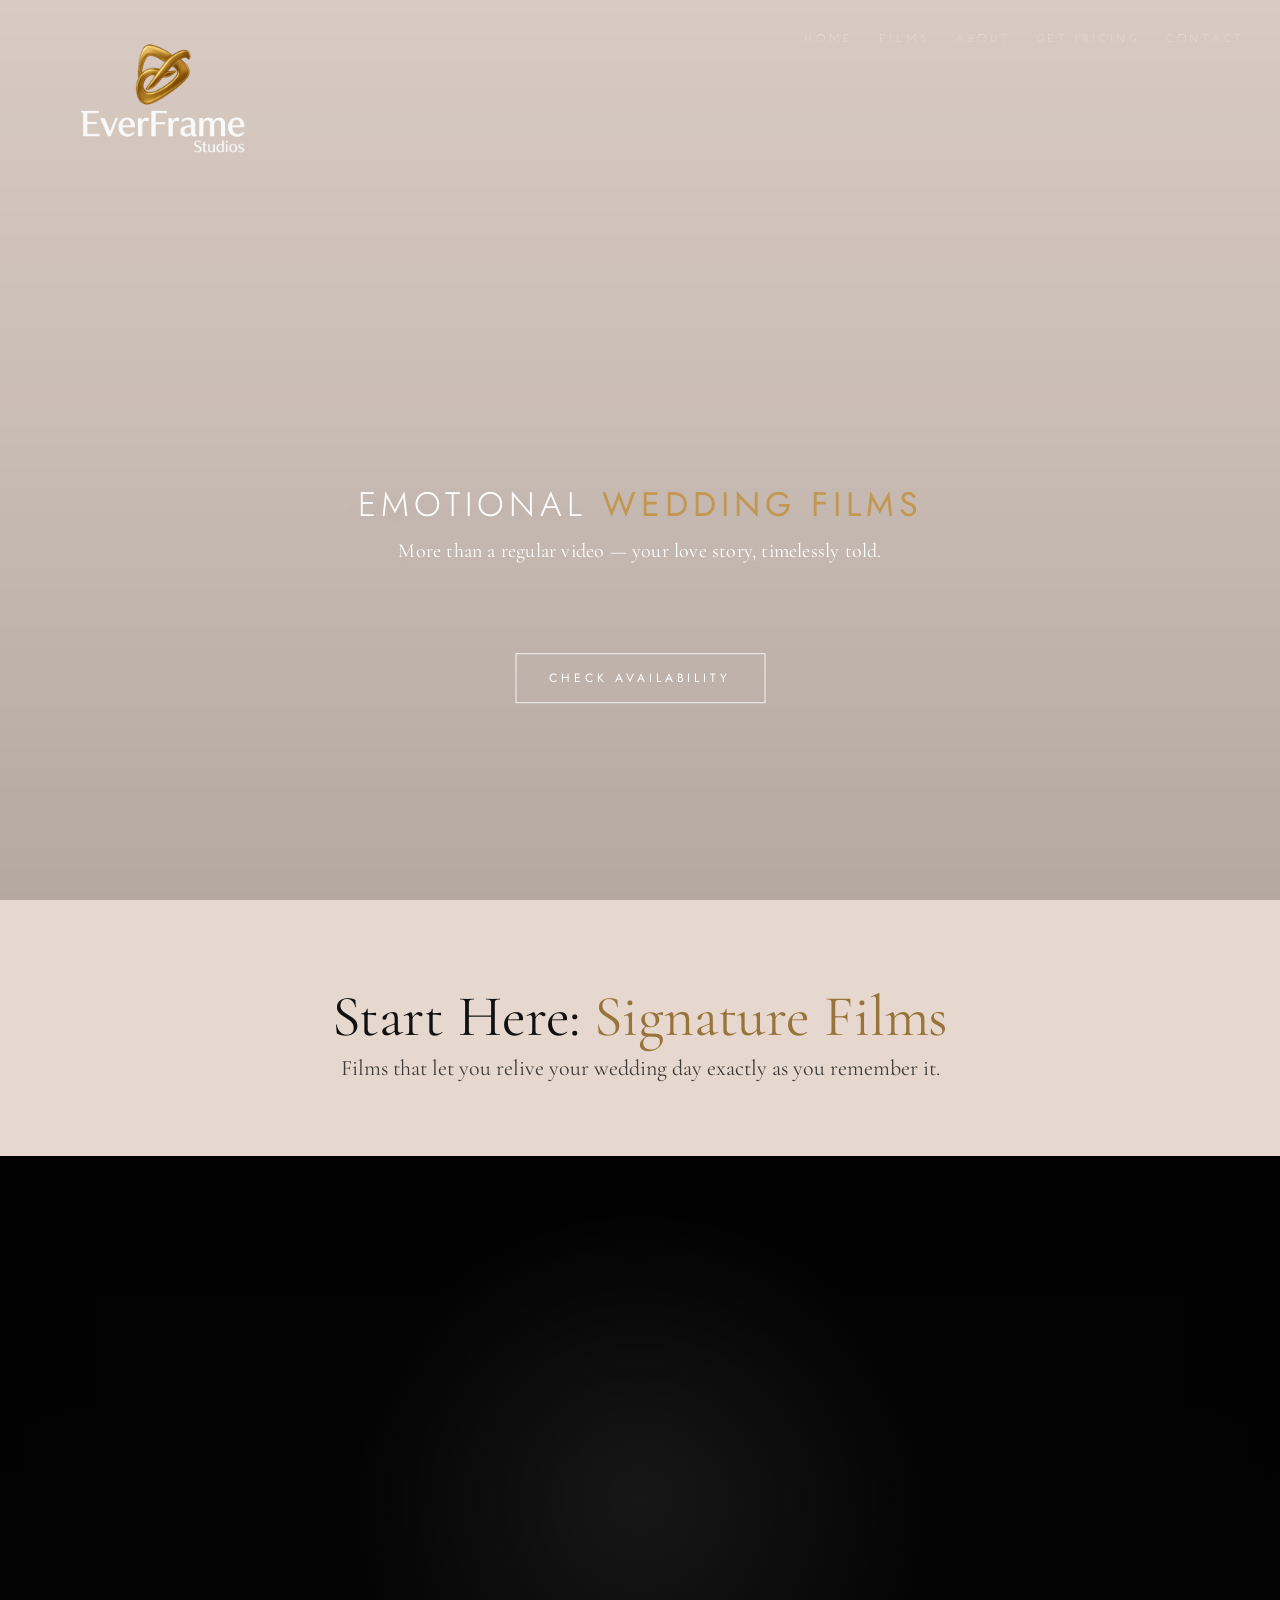
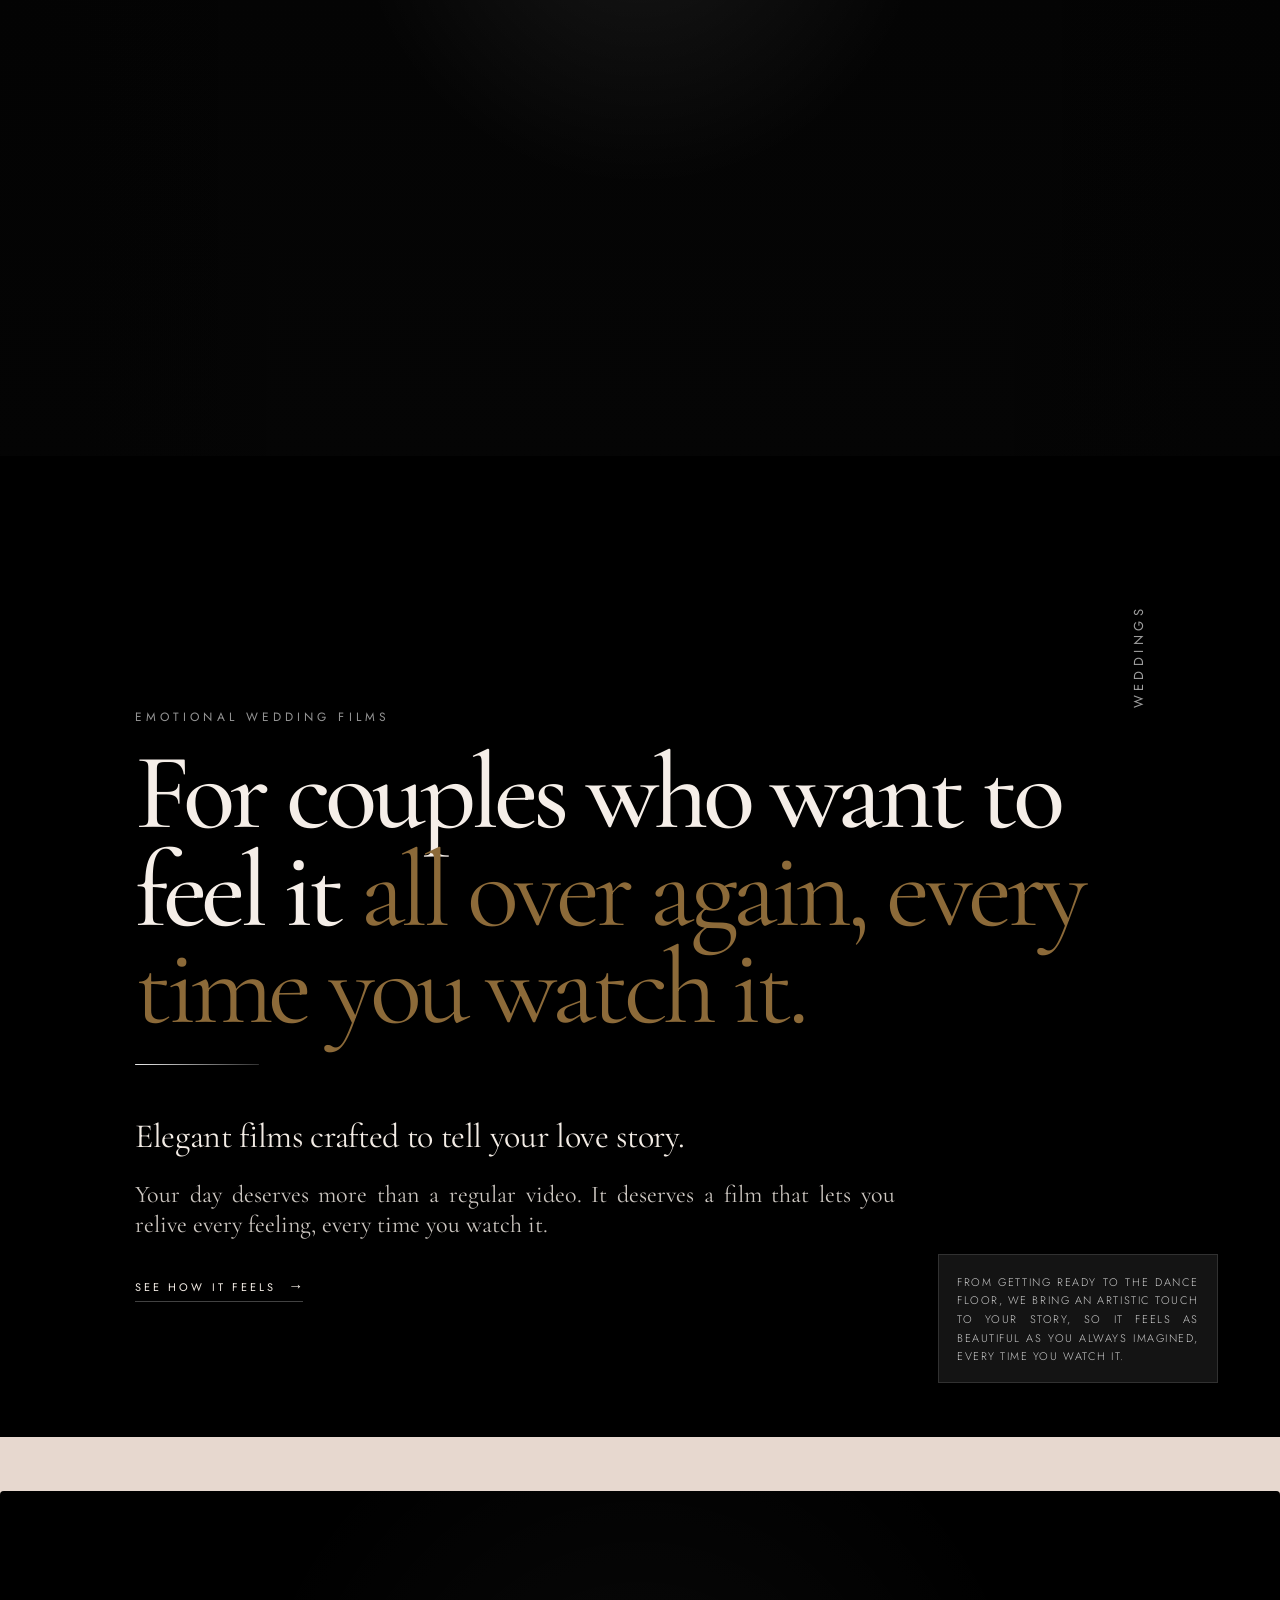
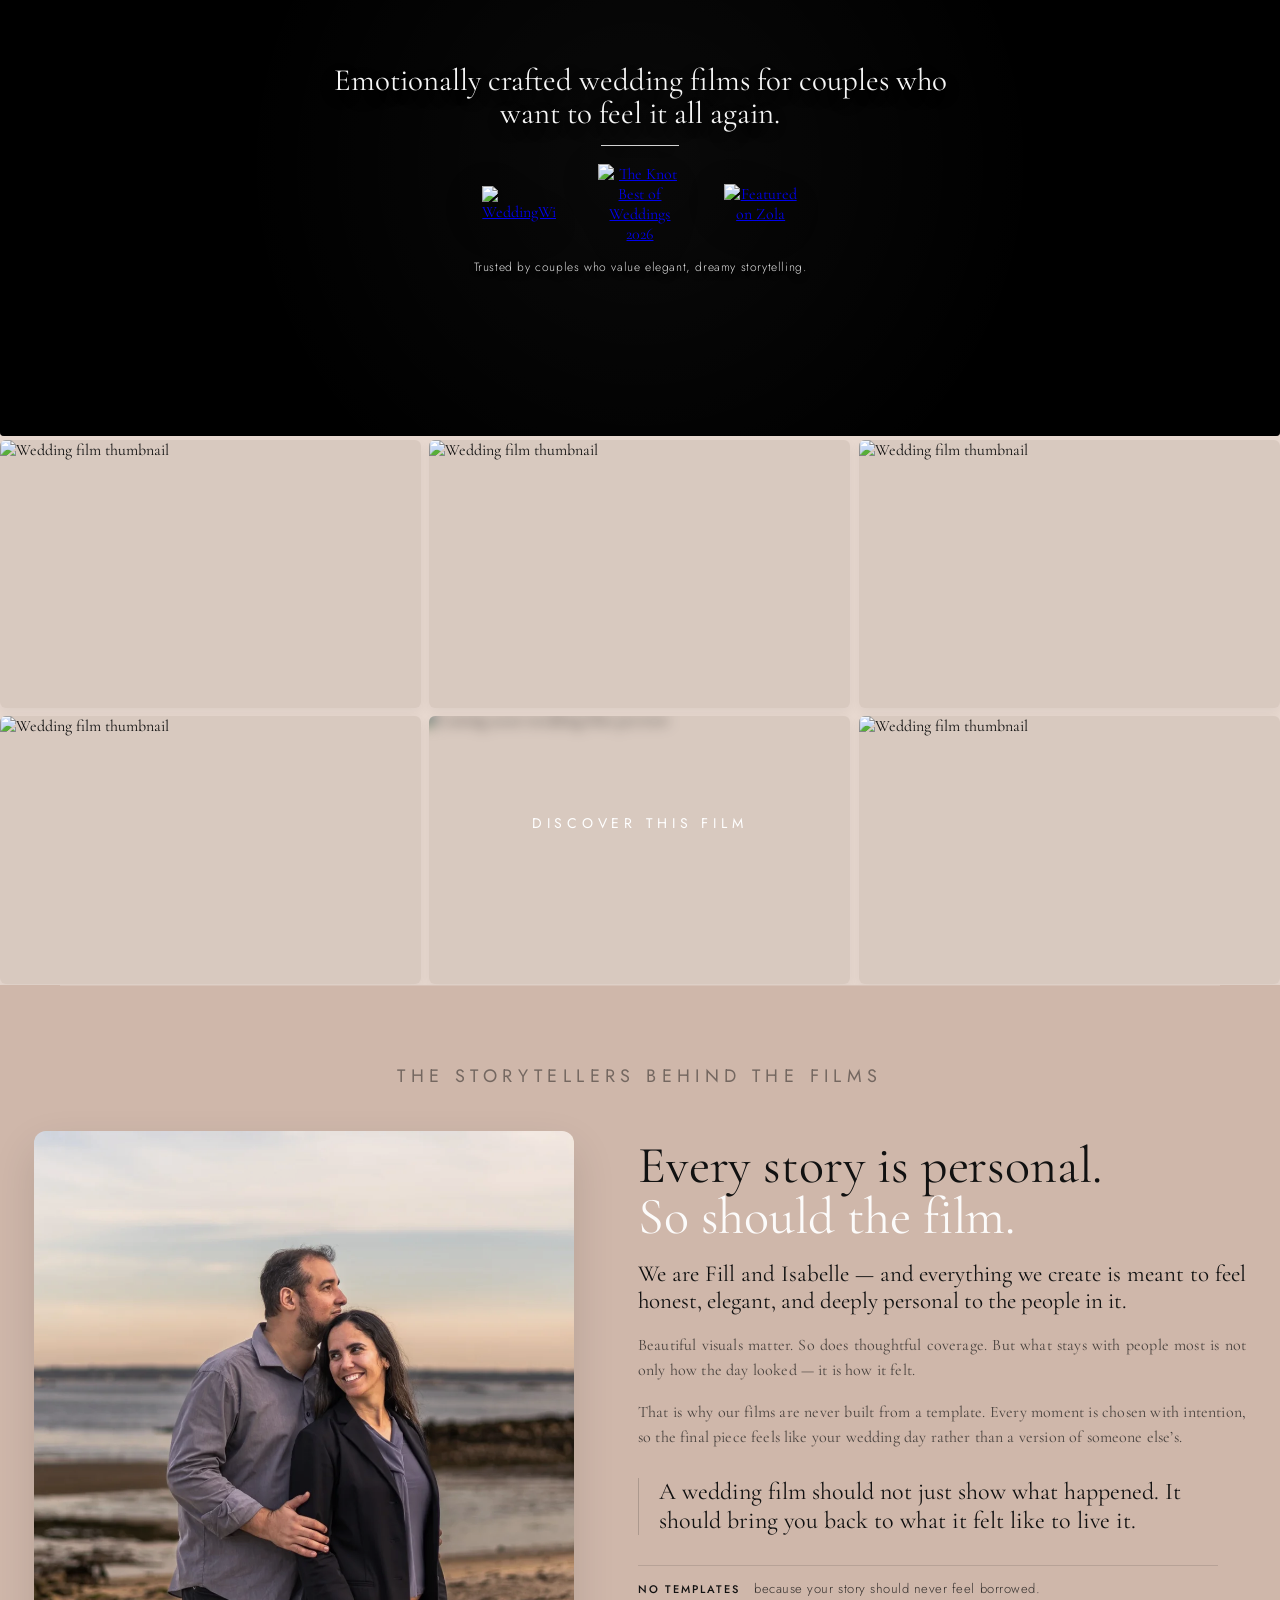
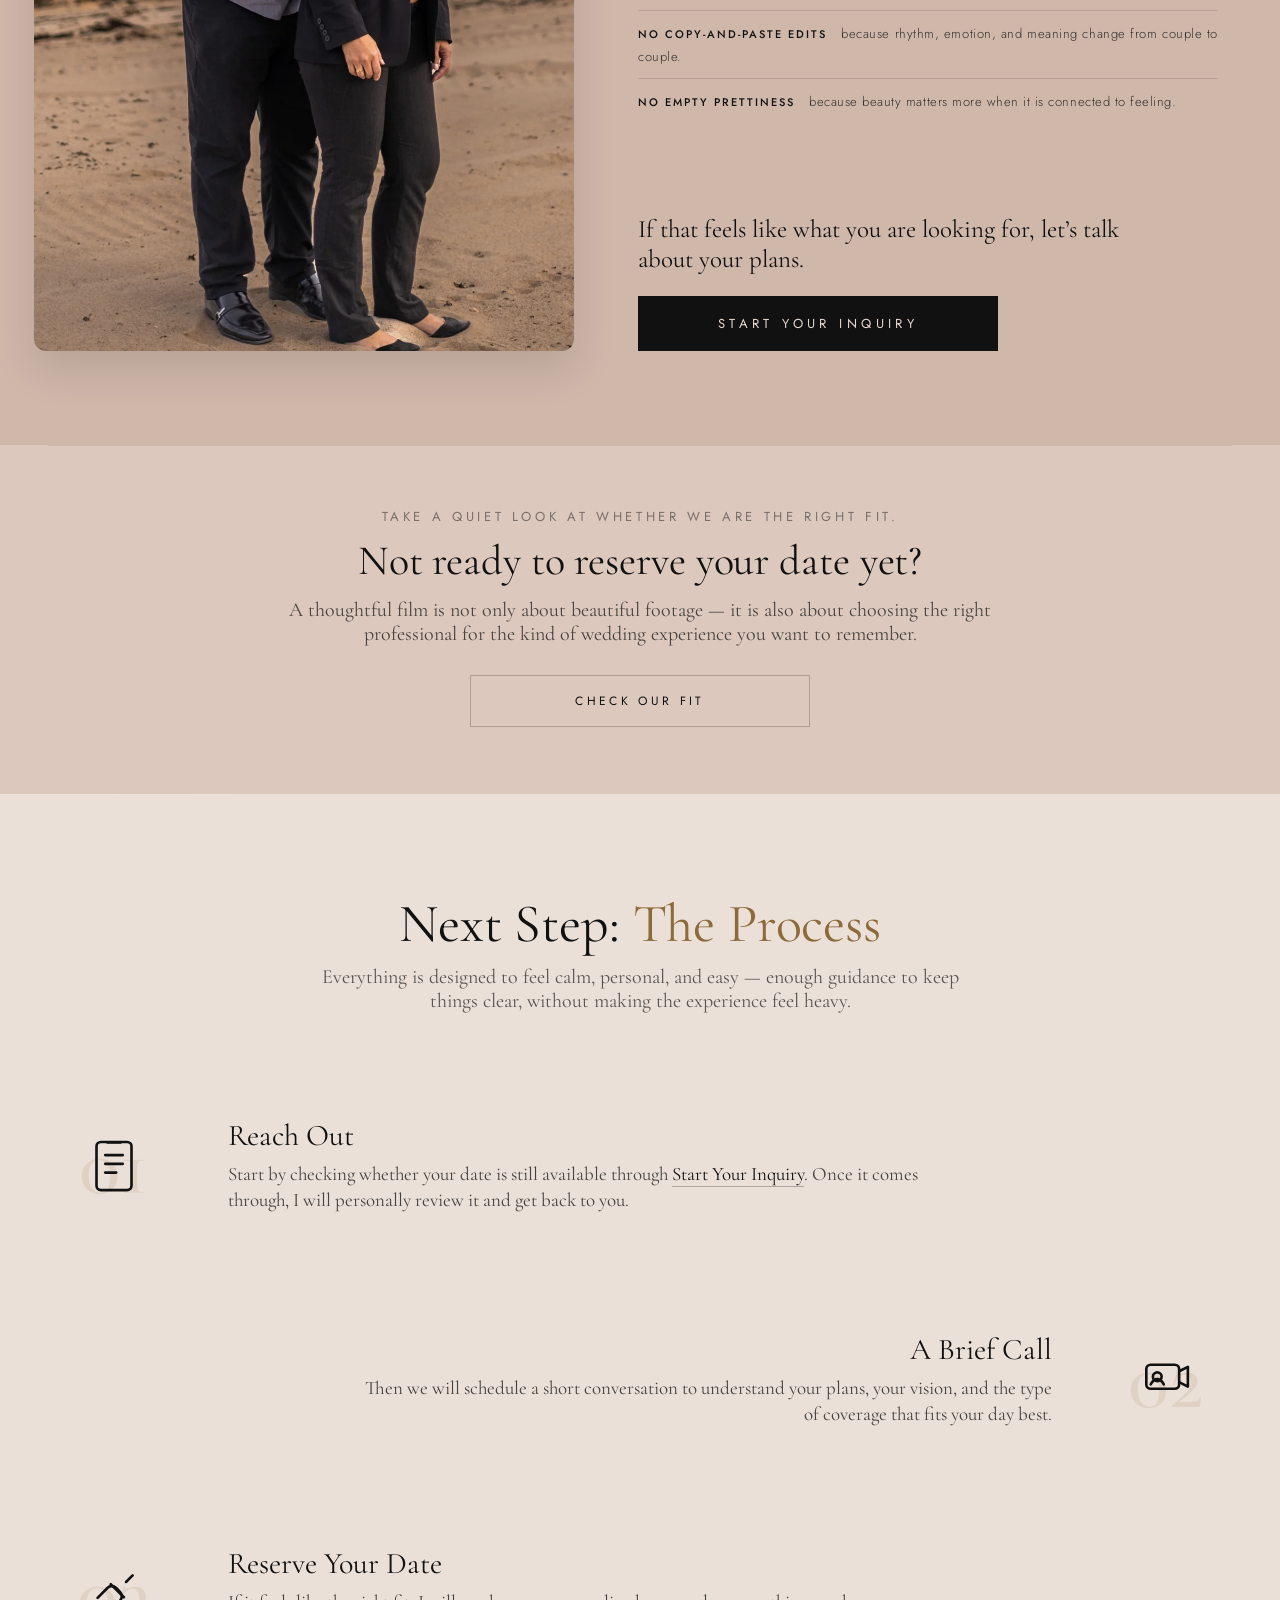
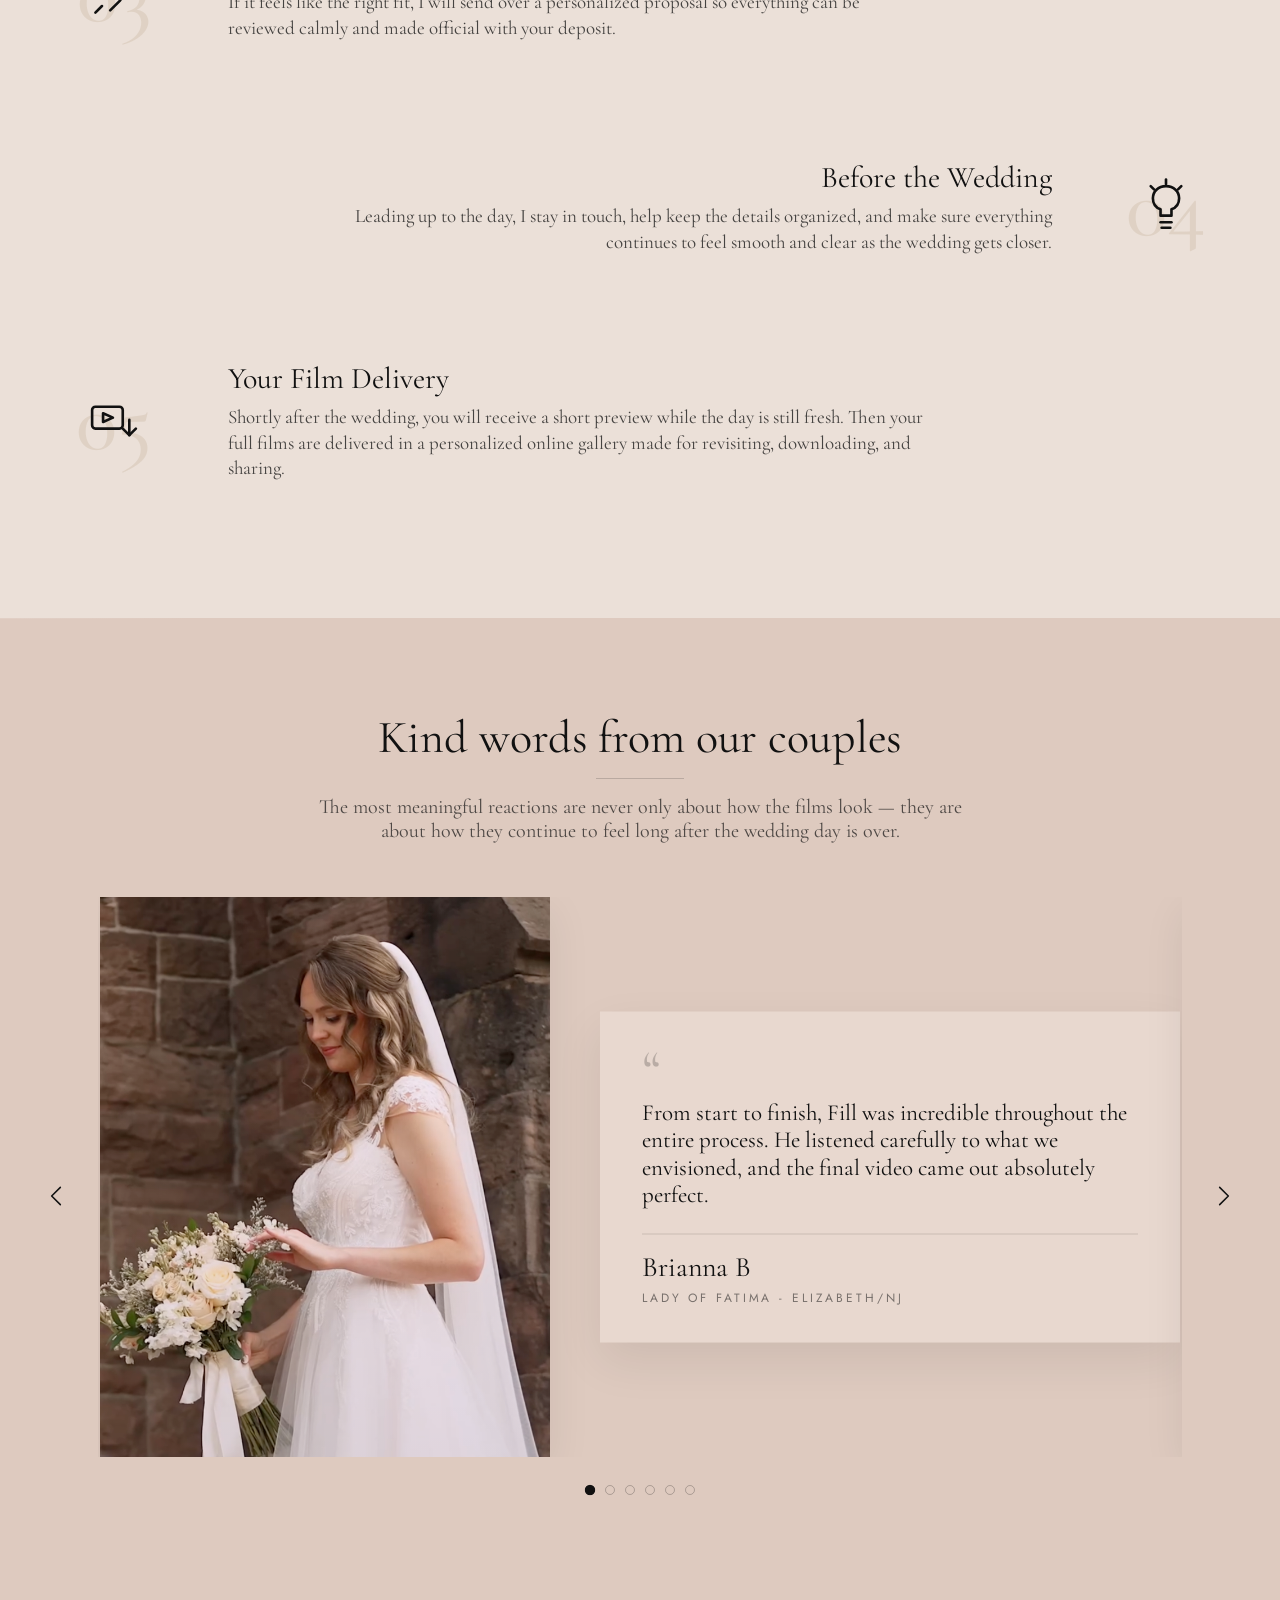
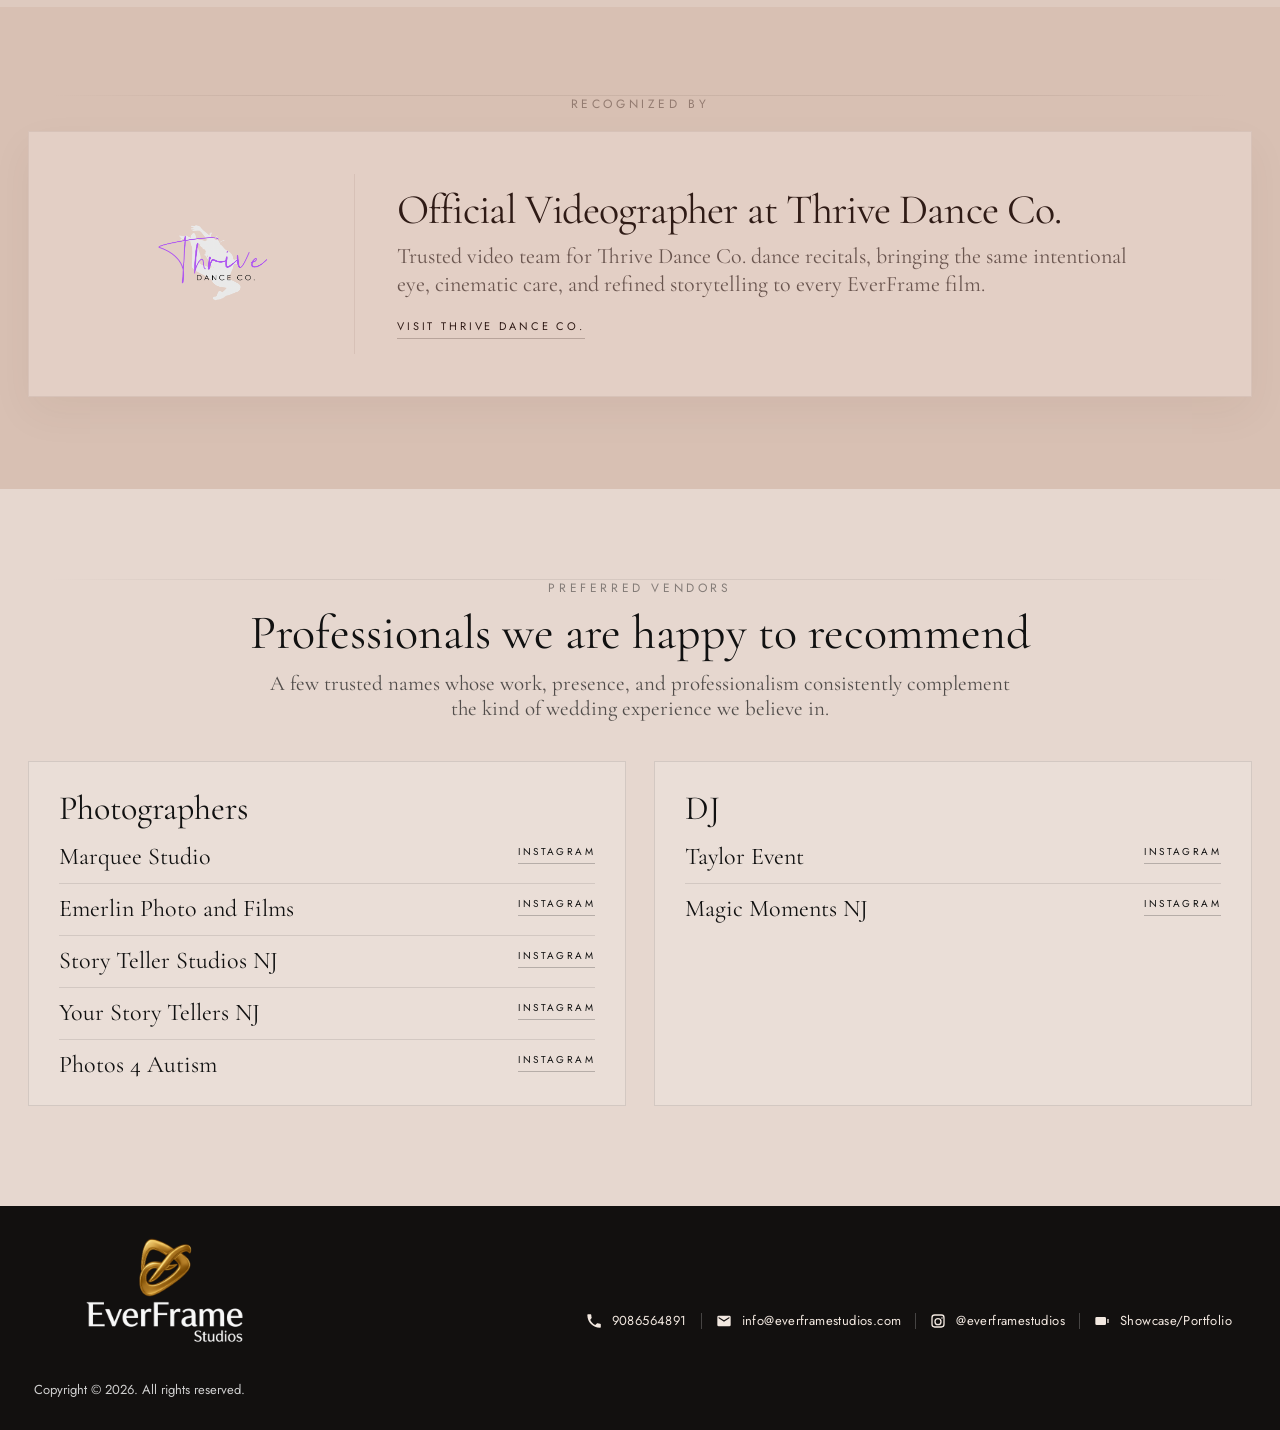
==== commit 56fe1389: "fix: offer-section full-width and footer gap - Remove horizontal padding from .portfolio-wrapper (de" ====
--- a/index.html
+++ b/index.html
@@ -73,7 +73,7 @@
 
 <section class="hero">
 <video autoplay muted loop playsinline preload="metadata" aria-label="EverFrame Studios wedding film hero video">
-<source src="hero.webm" type="video/webm">
+<source src="hero.mp4" type="video/mp4">
 </video>
 
 <div class="overlay">
@@ -91,11 +91,7 @@
 <p class="intro-signature__subtext">Films that let you relive your wedding day exactly as you remember it.</p>
 </section>
 
-<section class="offer-section reveal" aria-label="What we offer" style="
-    /* coloquei isso para fazer funcionar, mas não é o certo, não gostaria de usar margin negativo, tem que ser outra coisa e precisa ficar no css */
-    width: auto;
-    margin: -28px;
-">
+<section class="offer-section reveal" aria-label="What we offer">
   
   <div class="offer-bg-sticky">
     <video autoplay muted loop playsinline preload="metadata">
--- a/style.css
+++ b/style.css
@@ -479,7 +479,7 @@
 .portfolio-wrapper{
 max-width:var(--max-wide);
 margin:auto;
-padding:88px 28px 54px 28px;
+padding:88px 0 54px 0;
 background:var(--bg-main);
 }
 
@@ -2555,6 +2555,7 @@
 background:var(--footer);
 color:#f2e8e0;
 padding:30px 34px 24px 34px;
+overflow:hidden;
 }
 
 .footer-inner{
@@ -2805,7 +2806,7 @@
 .portfolio-wrapper{
 width:100%;
 max-width:100%;
-padding:46px 10px 36px 10px;
+padding:46px 0 36px 0;
 overflow:hidden;
 }
 
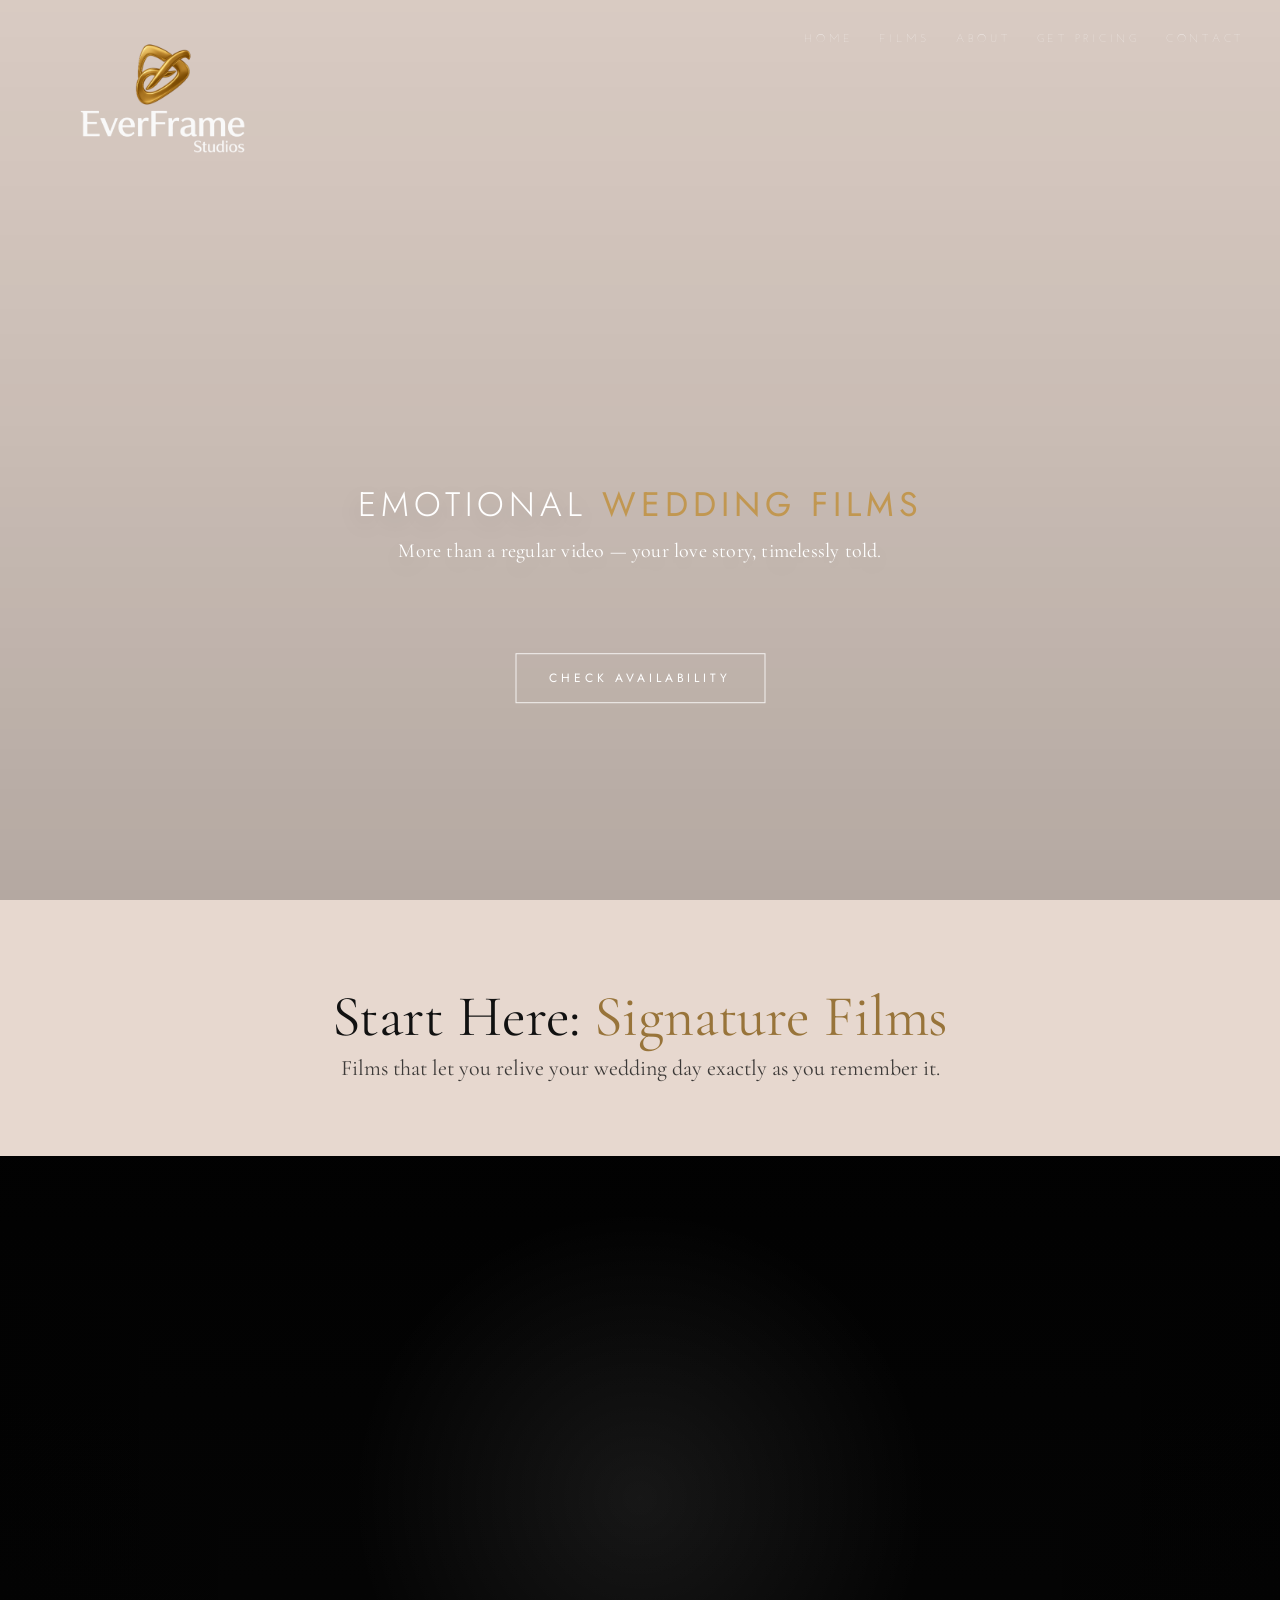
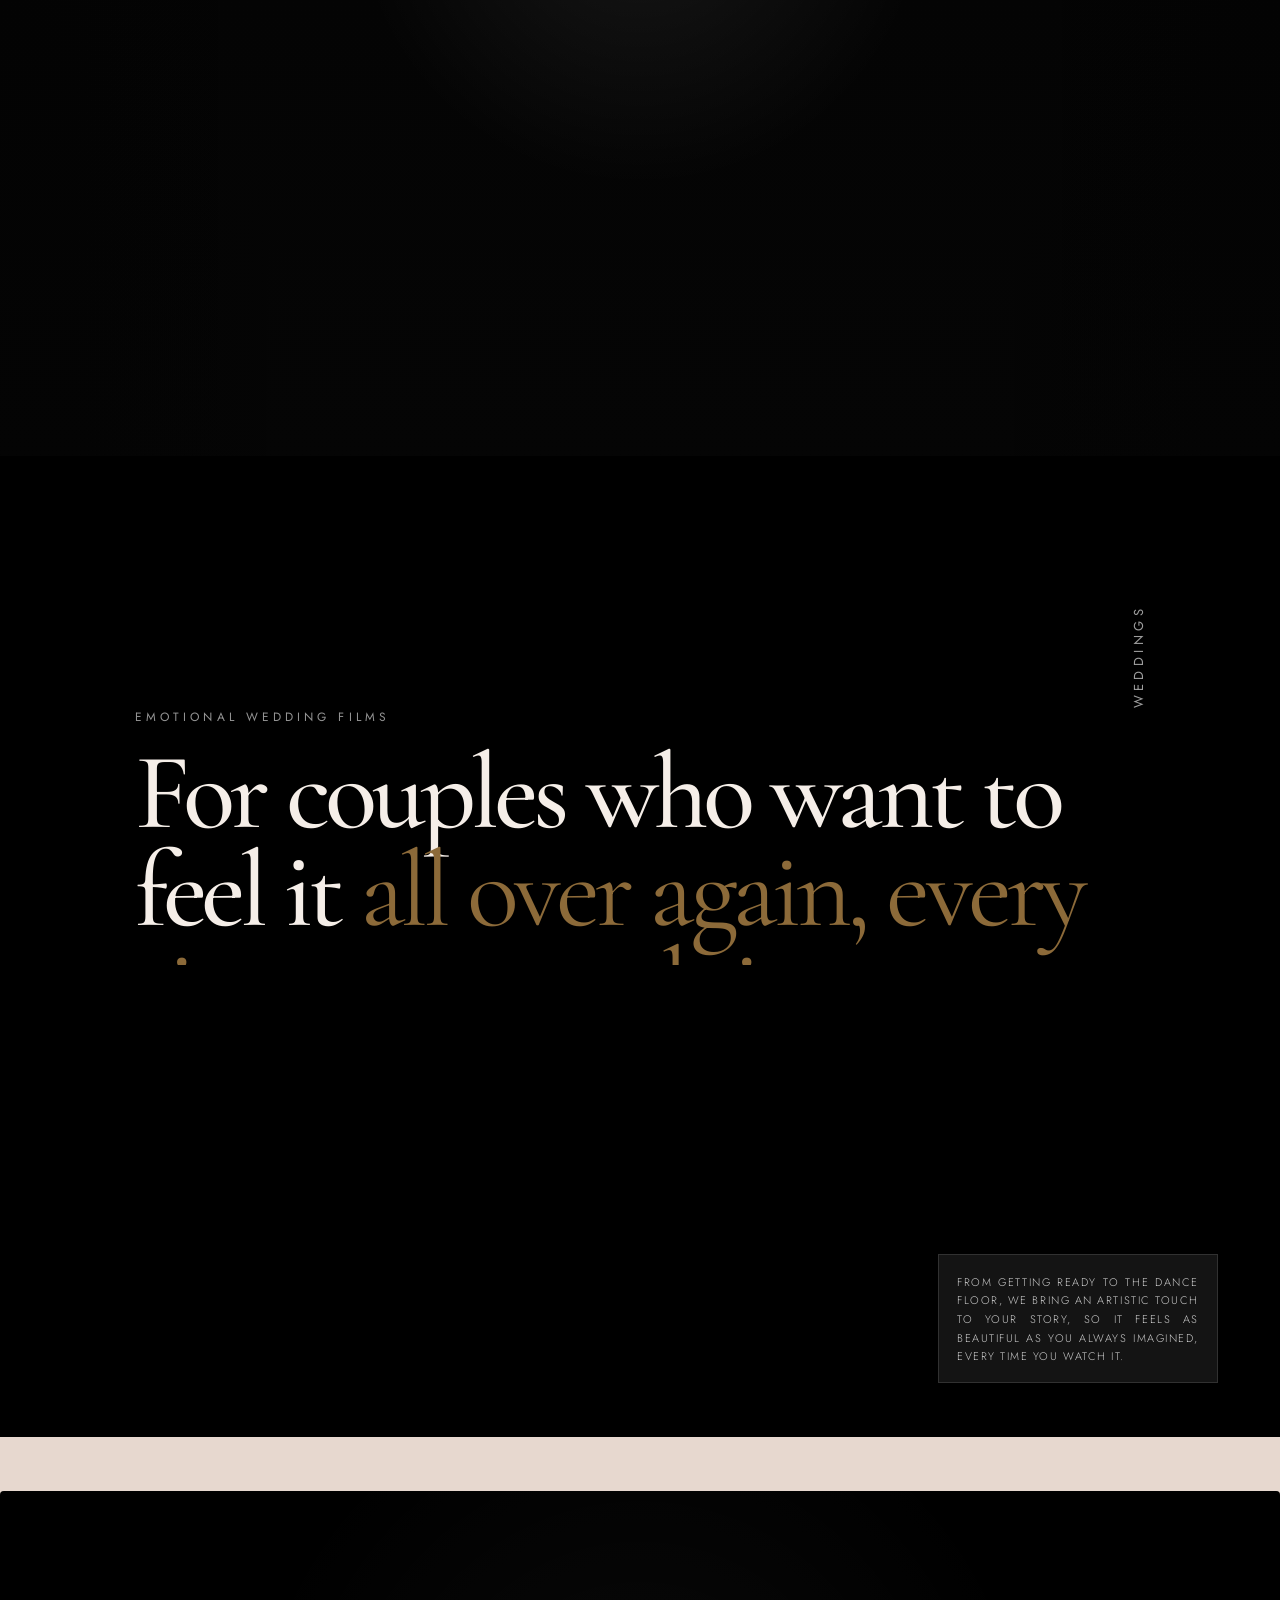
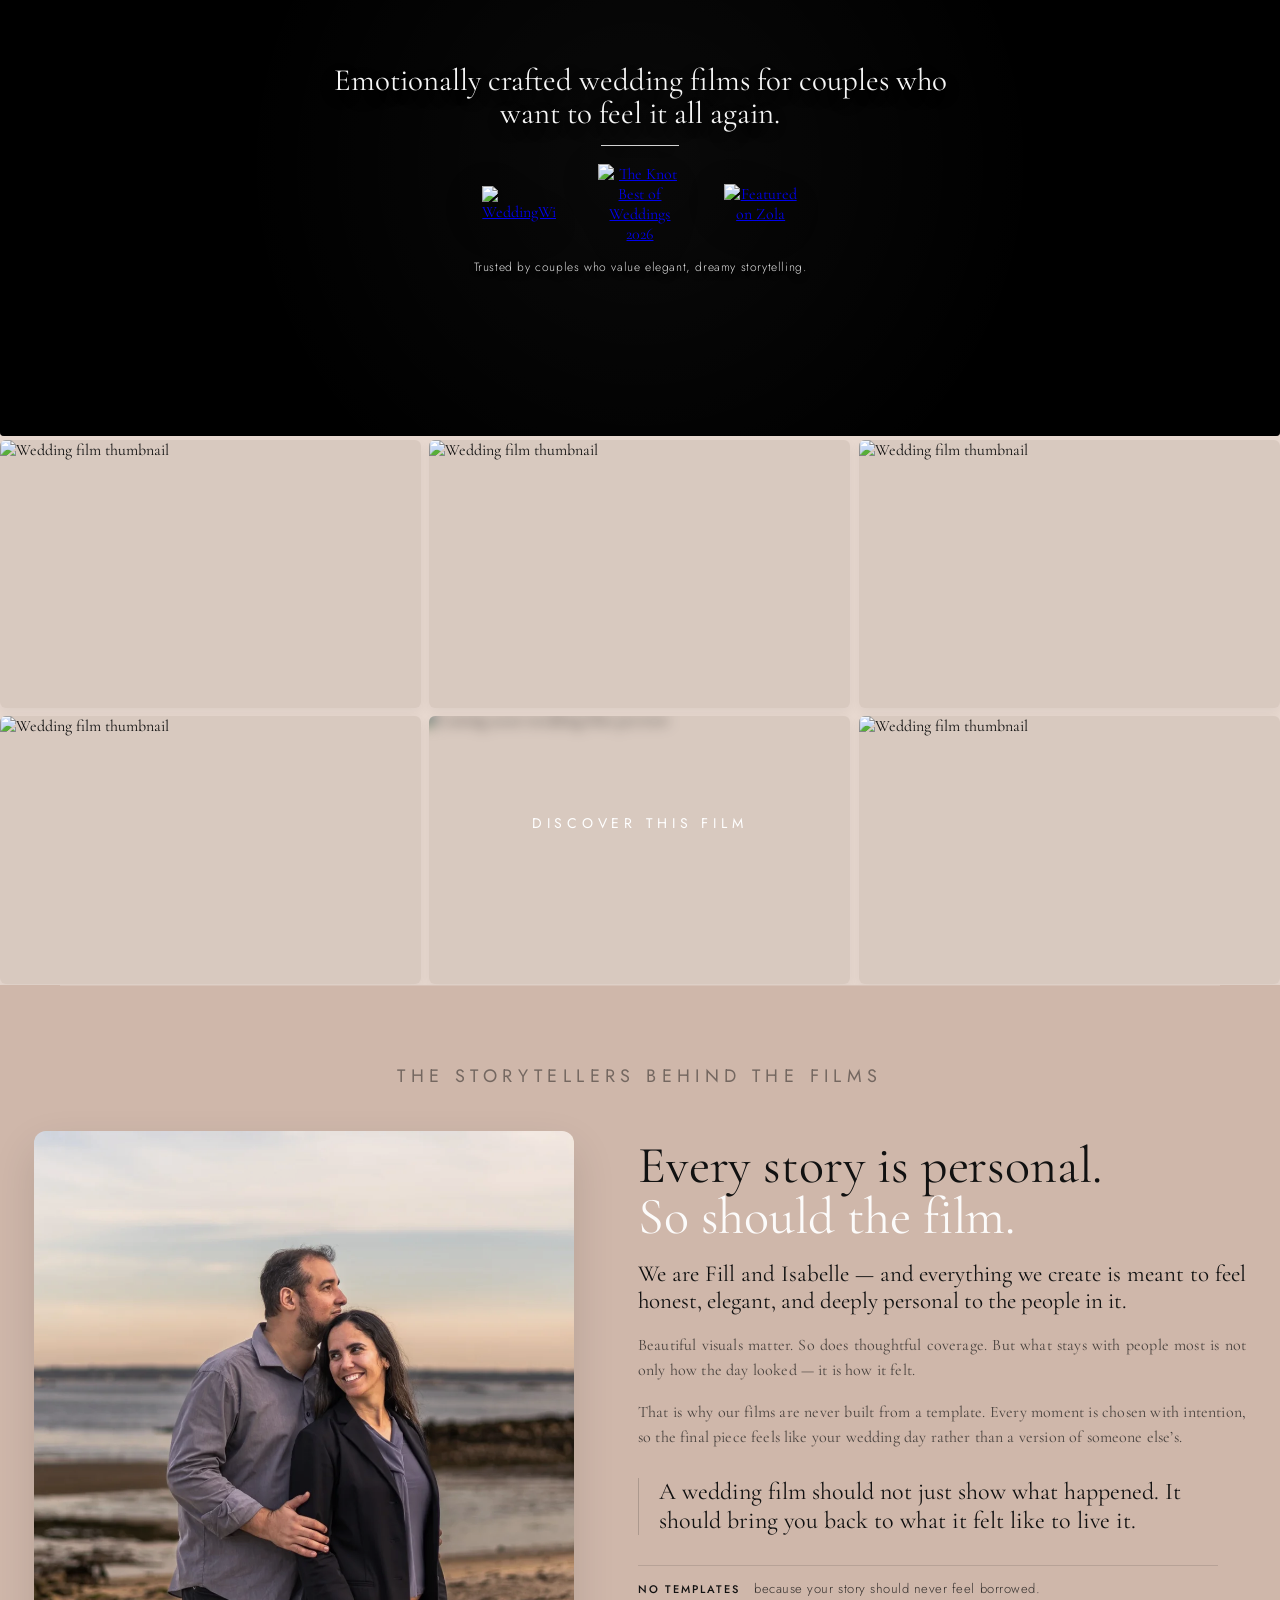
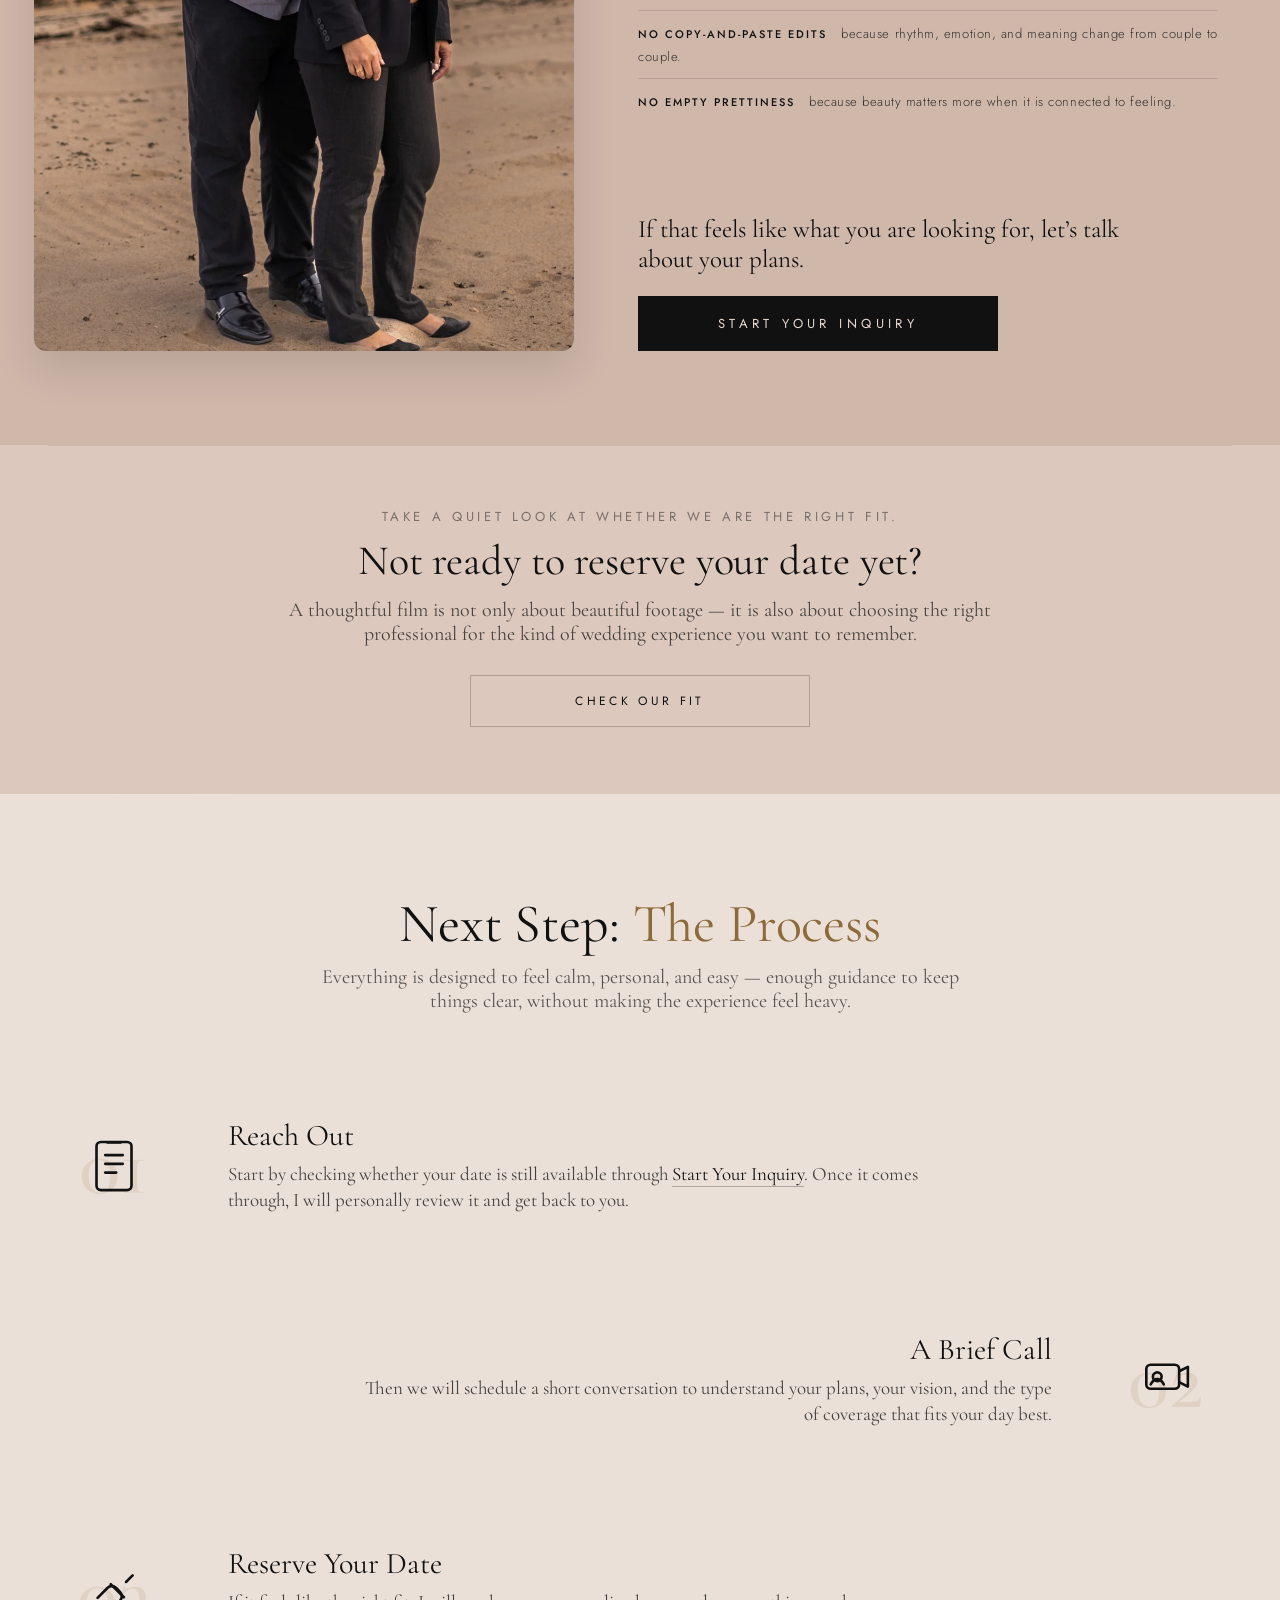
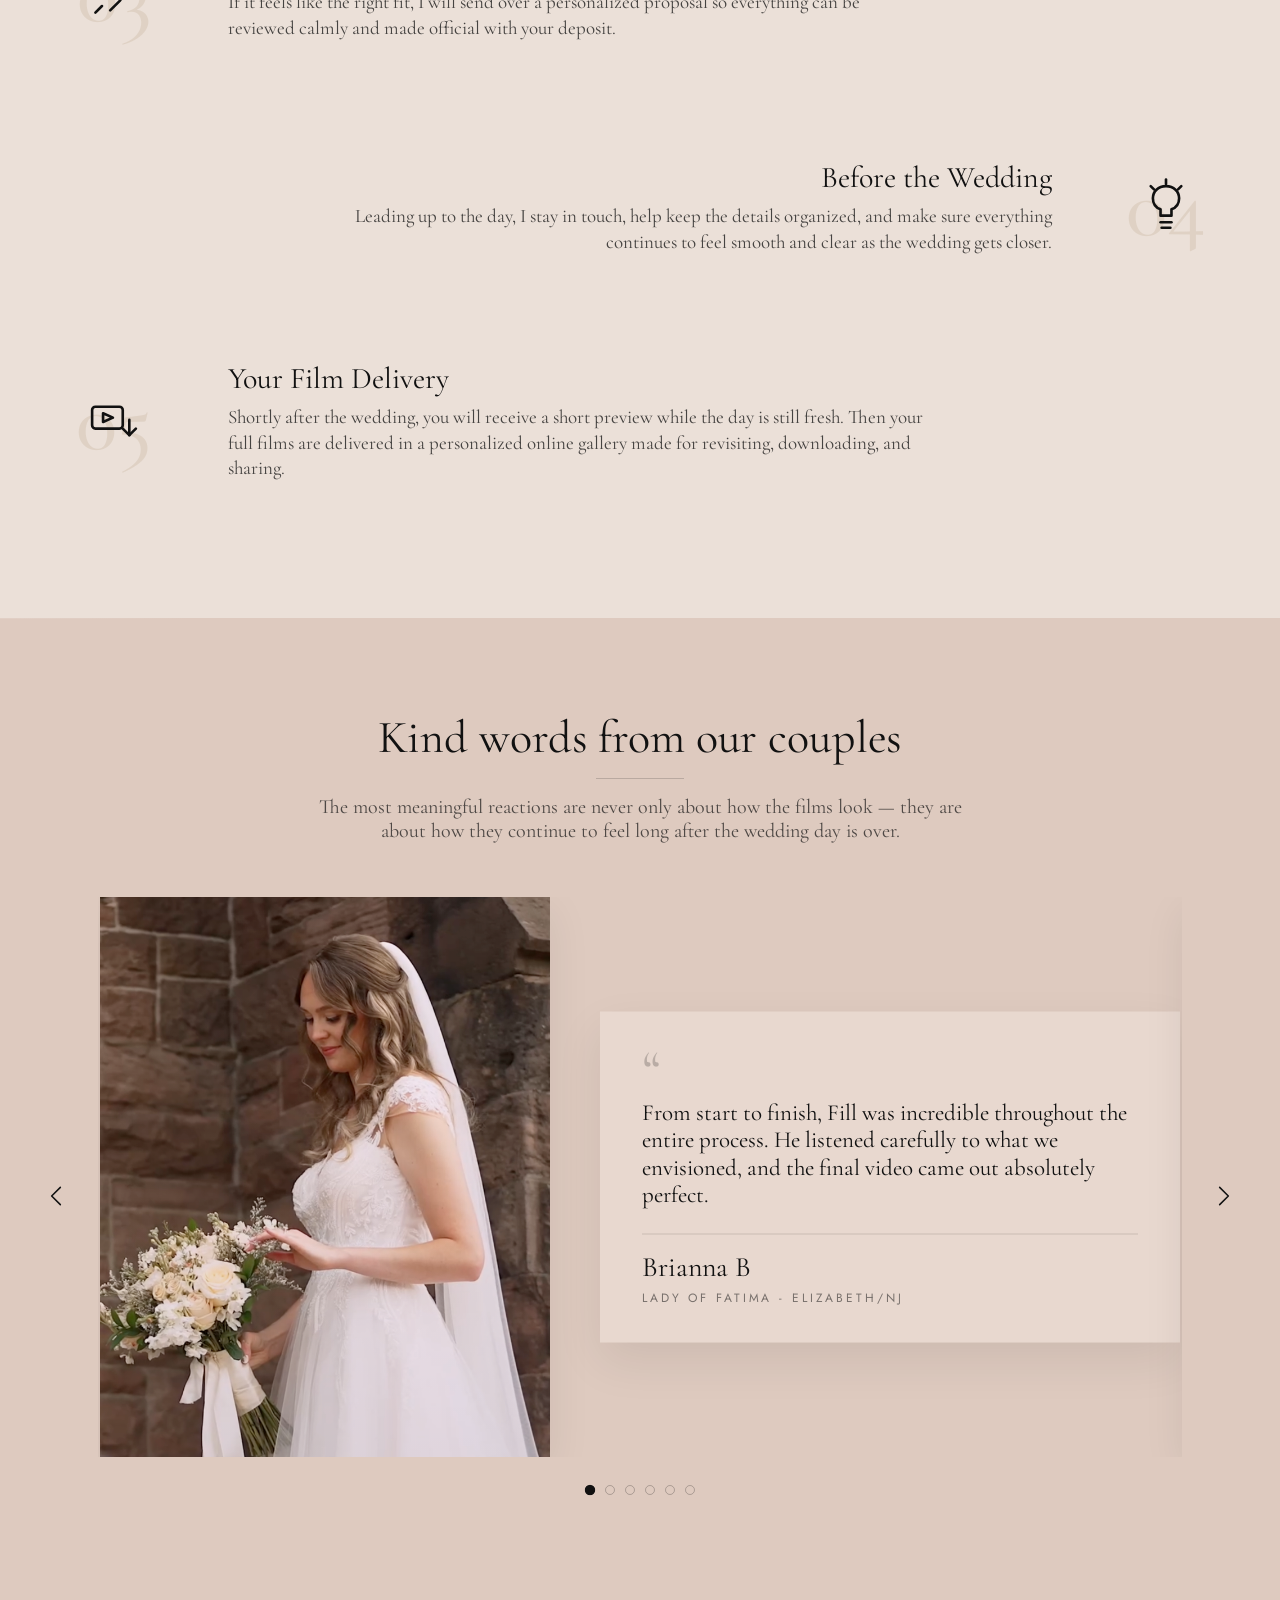
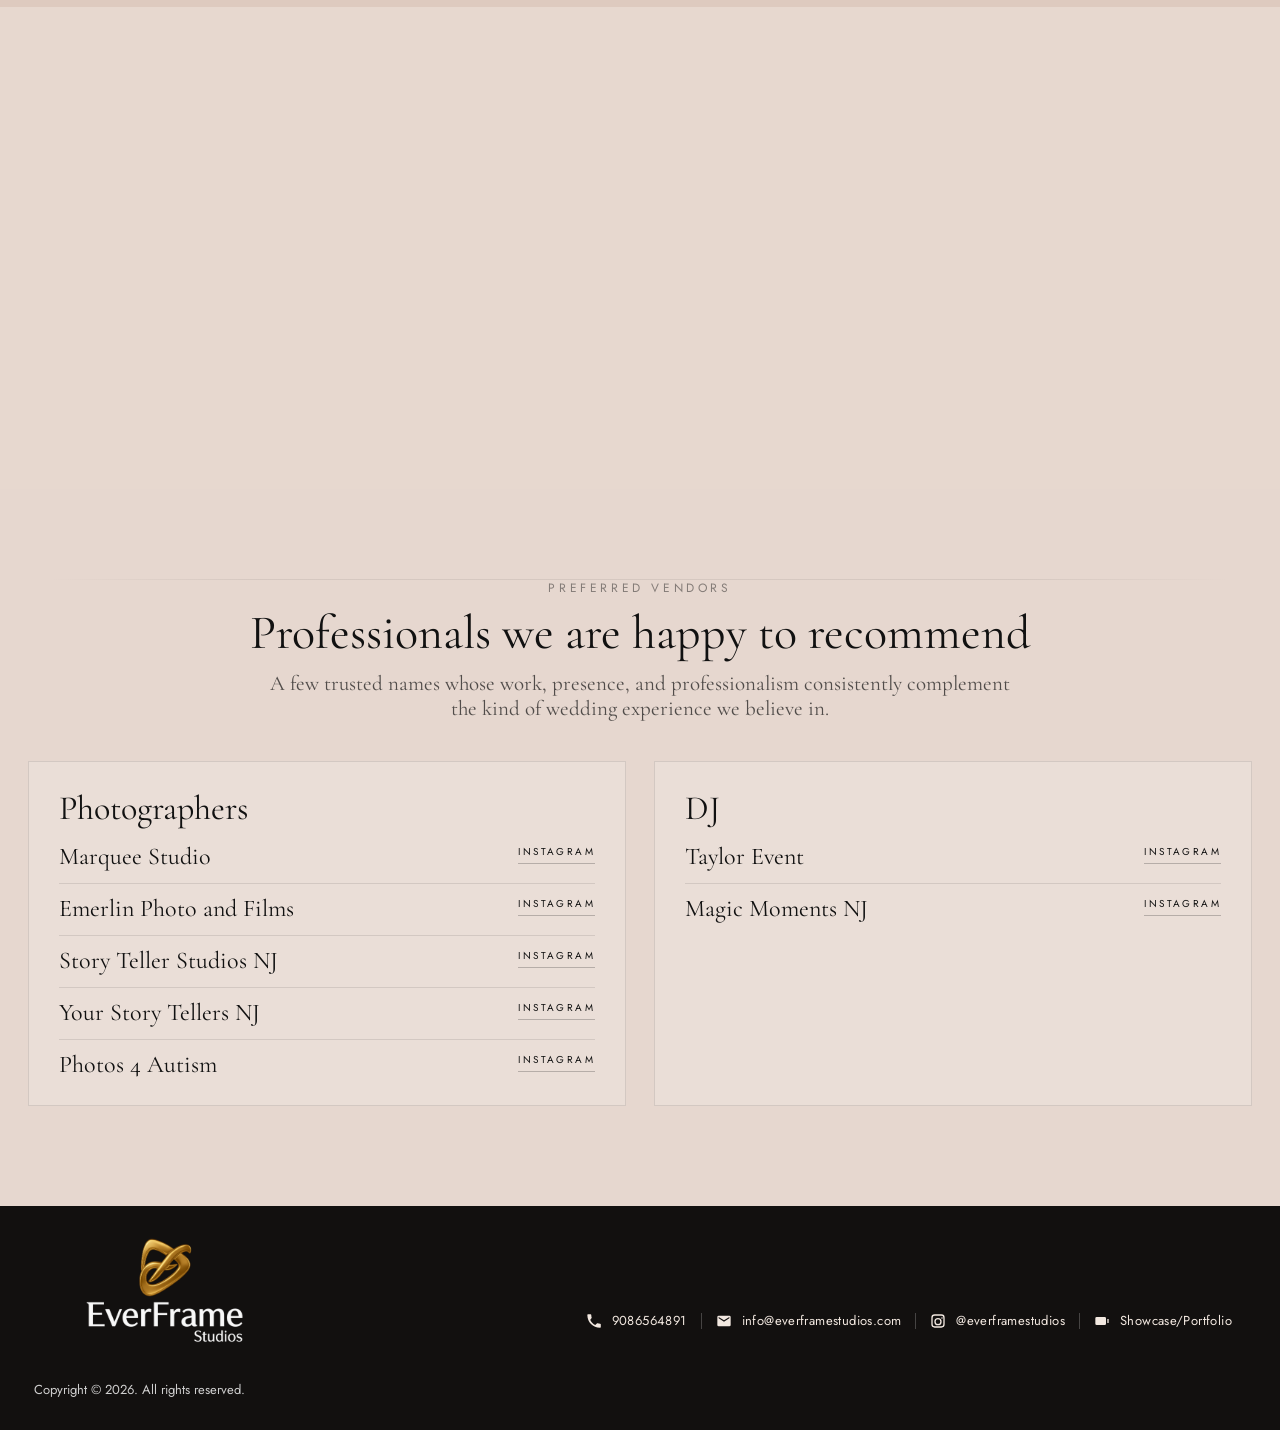
==== commit dc0013ae: "fix: hero text now scrolls independently from sticky video background - Move .overlay outside <secti" ====
--- a/index.html
+++ b/index.html
@@ -75,7 +75,9 @@
 <video autoplay muted loop playsinline preload="metadata" aria-label="EverFrame Studios wedding film hero video">
 <source src="hero.mp4" type="video/mp4">
 </video>
-
+</section>
+
+<div class="hero-text-wrapper">
 <div class="overlay">
 <h1><span class="hero-black">EMOTIONAL</span> <span class="gold">WEDDING FILMS</span></h1>
 <p>More than a regular video — your love story, timelessly told.</p>
@@ -83,7 +85,7 @@
 <a href="index.html#" class="hero-cta" onclick="openContactModal(); return false;">Check Availability</a>
 </div>
 </div>
-</section>
+</div>
 
 <section class="portfolio-wrapper" id="films">
 <section class="intro-signature reveal-soft" aria-label="Signature films introduction">
--- a/style.css
+++ b/style.css
@@ -397,6 +397,15 @@
 linear-gradient(to bottom, rgba(0,0,0,0.06) 0%, rgba(0,0,0,0.12) 44%, rgba(0,0,0,0.22) 100%);
 }
 
+.hero-text-wrapper{
+  position:relative;
+  z-index:1;
+  margin-top:-100svh;
+  height:100svh;
+  min-height:700px;
+  pointer-events:none;
+}
+
 .overlay{
 position:absolute;
 top:66%;
@@ -407,6 +416,7 @@
 max-width:90%;
 width:max-content;
 padding:0;
+pointer-events:auto;
 }
 
 .overlay h1{
@@ -478,7 +488,7 @@
 
 .portfolio-wrapper{
 max-width:var(--max-wide);
-margin:auto;
+margin:0px;
 padding:88px 0 54px 0;
 background:var(--bg-main);
 }
@@ -848,7 +858,6 @@
   position: relative;
   margin: 44px auto 0 auto;
   background: #000;
-  clip-path: inset(0);
 }
 
 .offer-bg-sticky {
@@ -2736,6 +2745,11 @@
 height:100svh;
 }
 
+.hero-text-wrapper{
+  min-height:100svh;
+  height:100svh;
+}
+
 .hero video{
 object-position:54% center;
 filter:brightness(1.14) contrast(0.95) saturate(0.9);
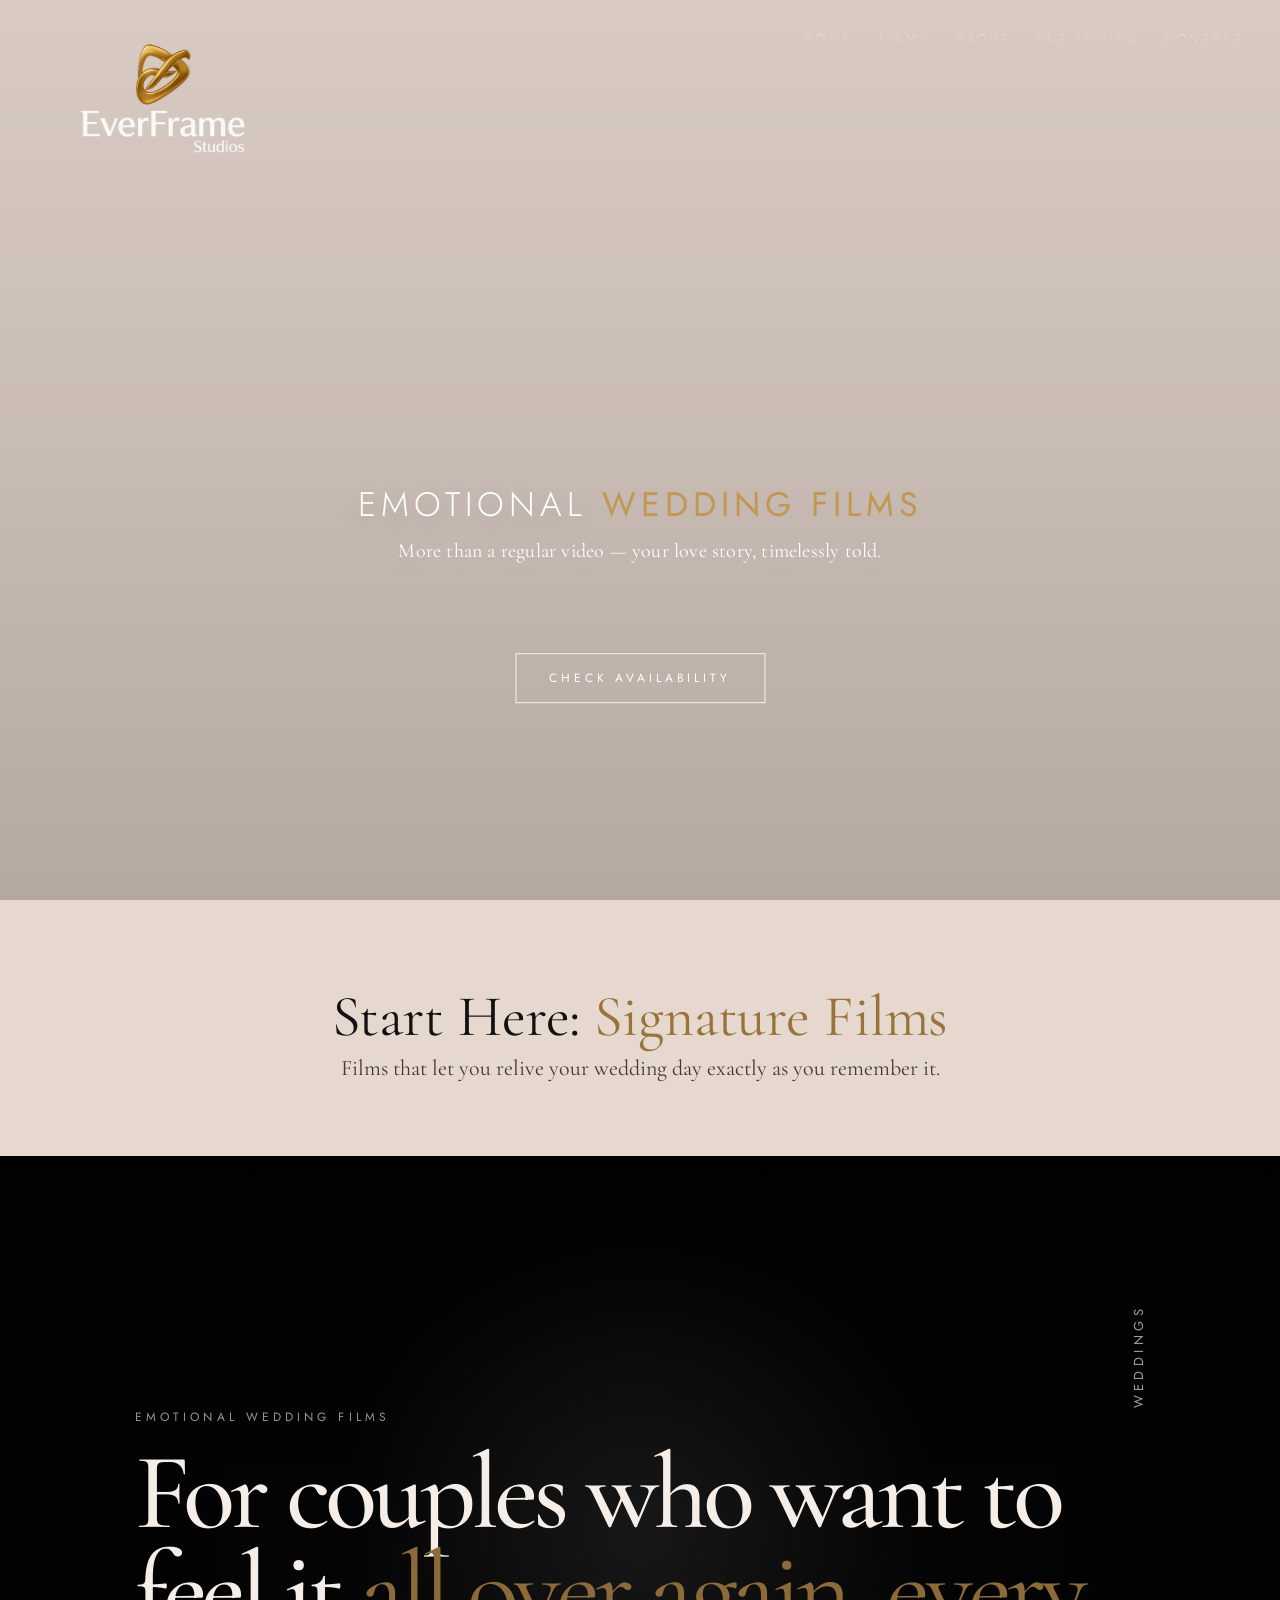
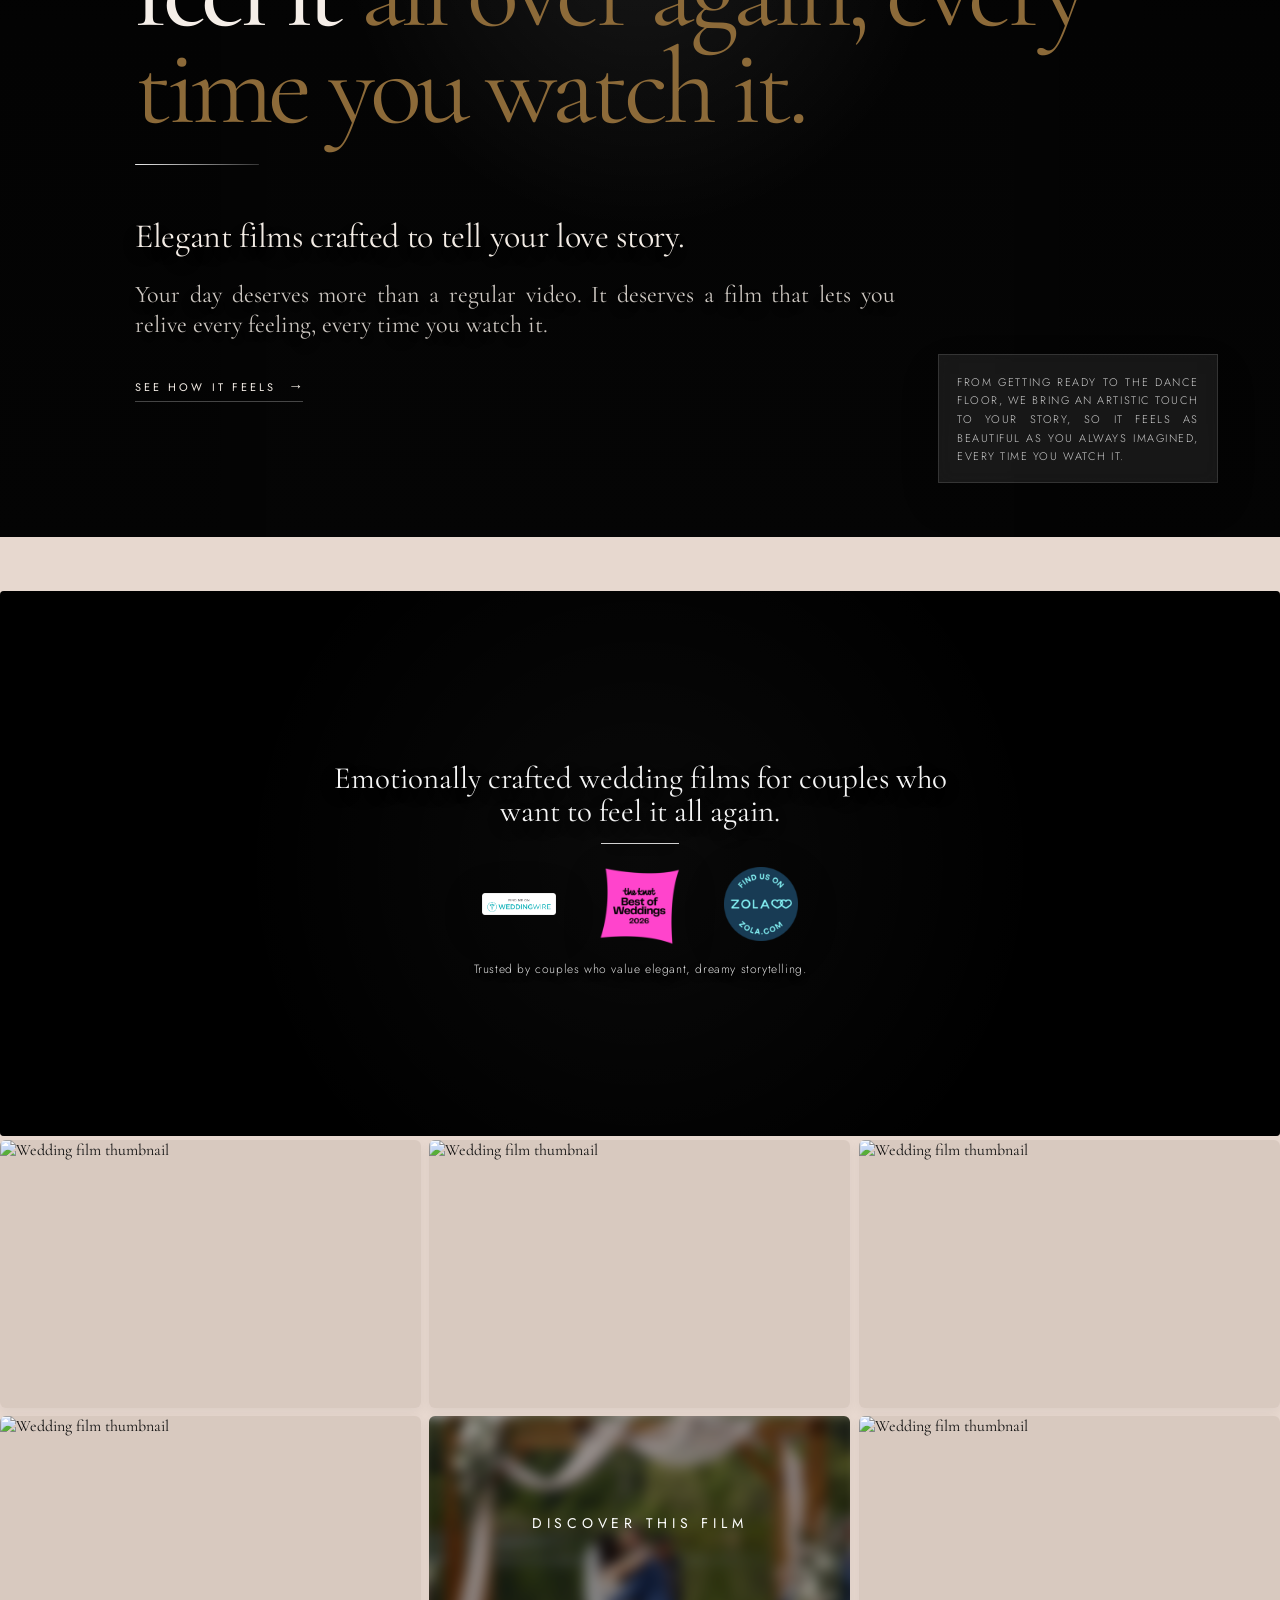
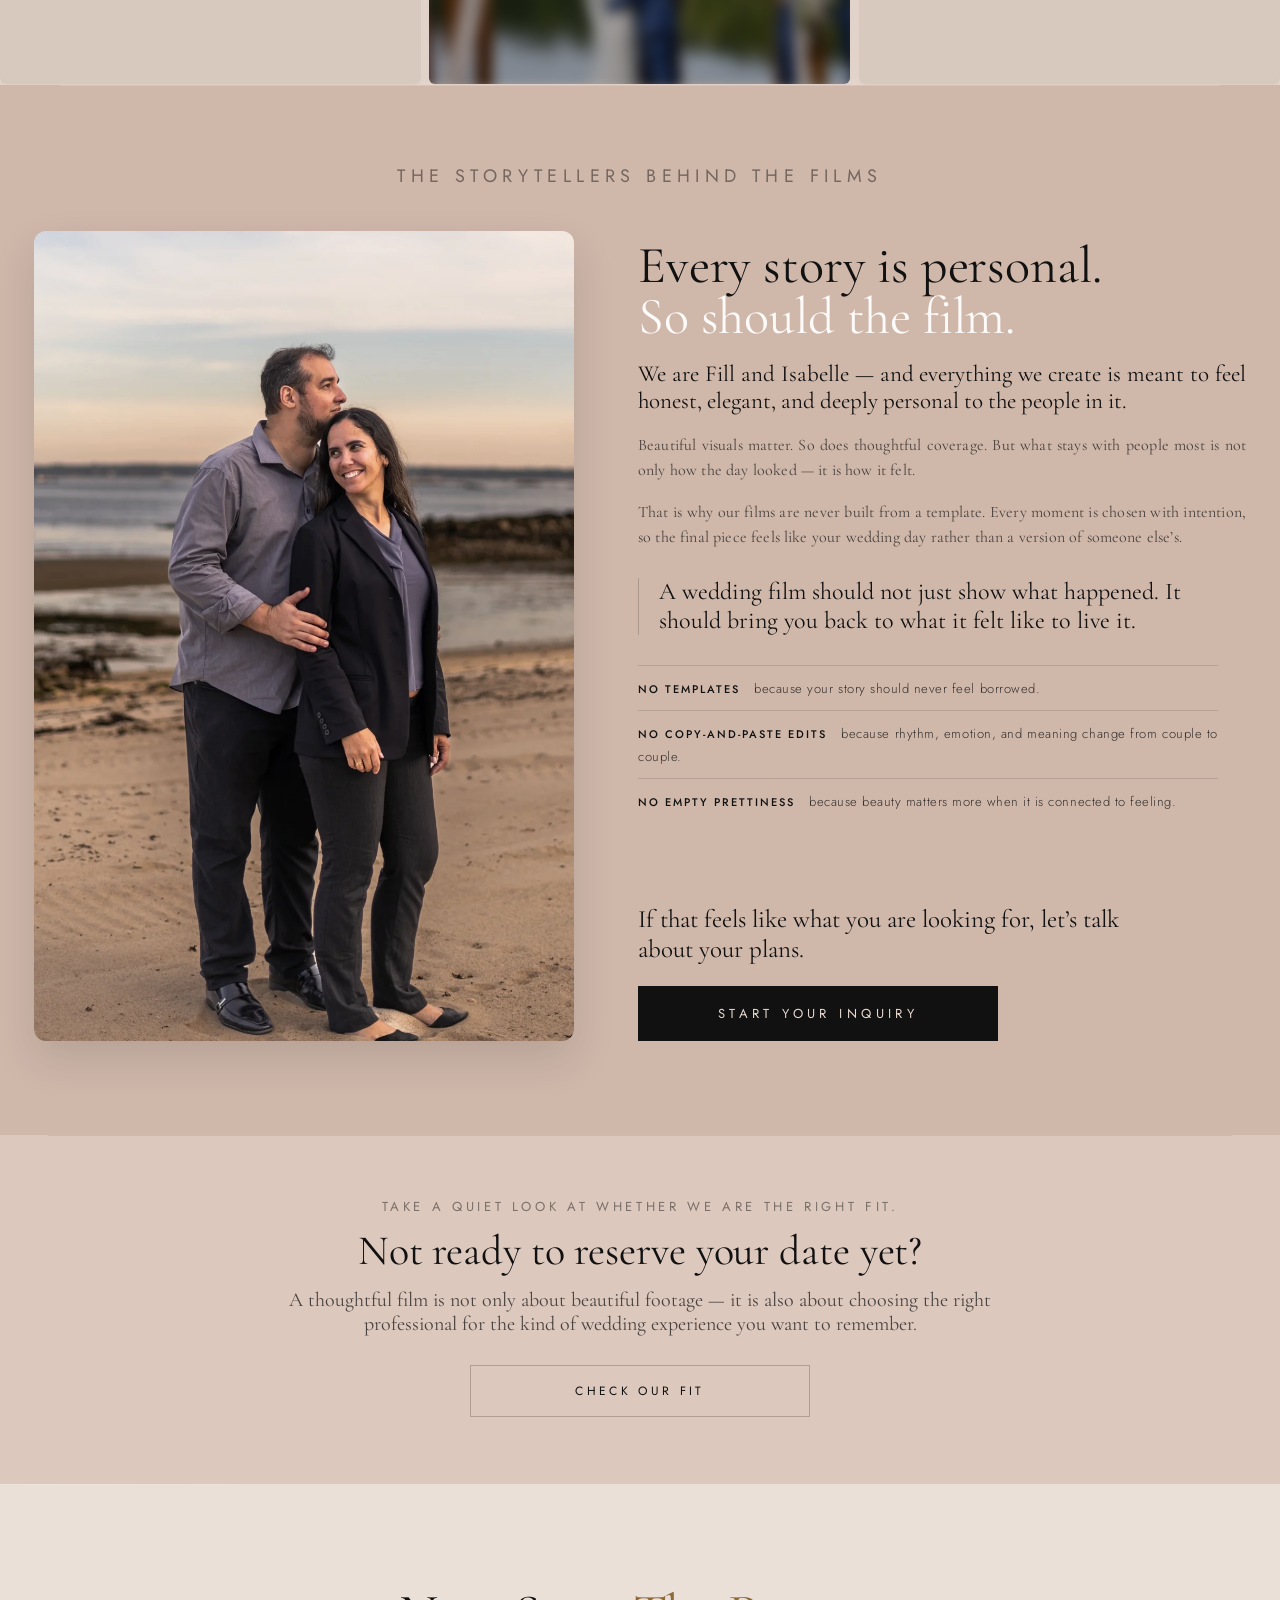
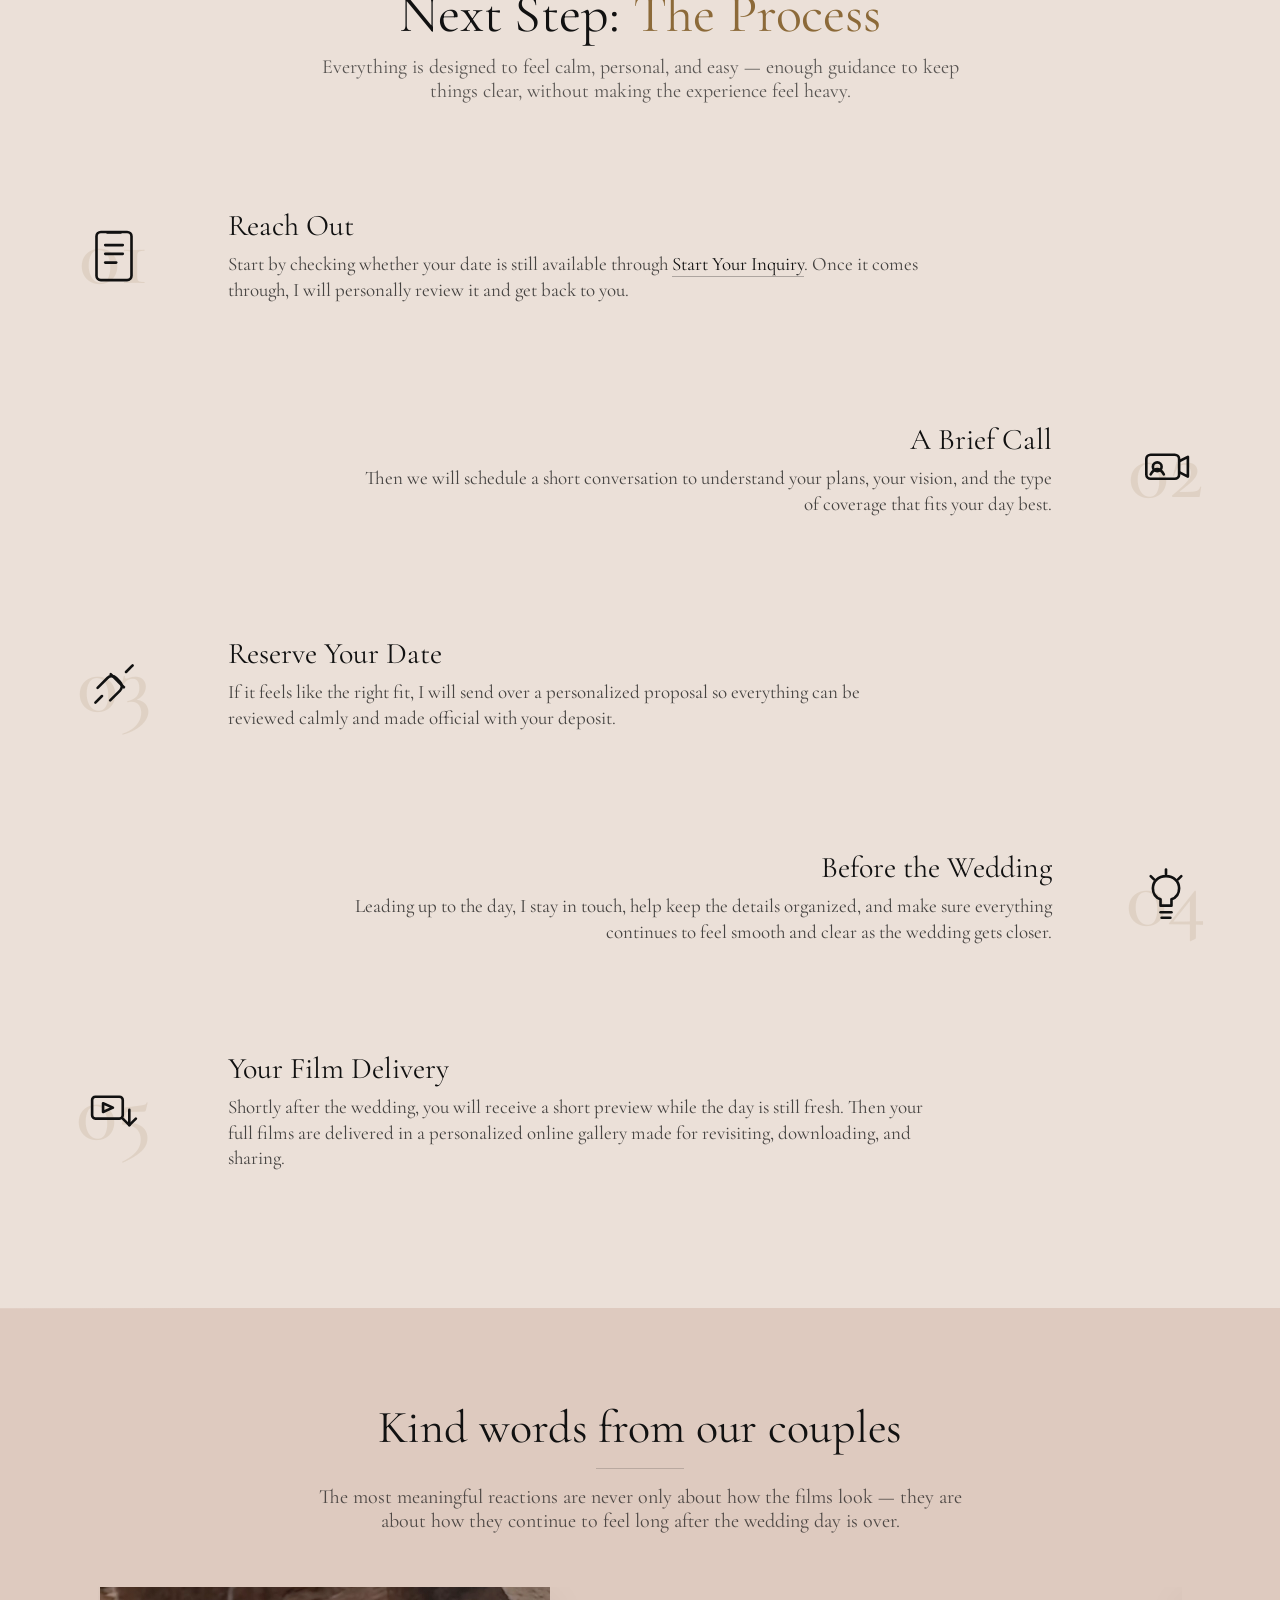
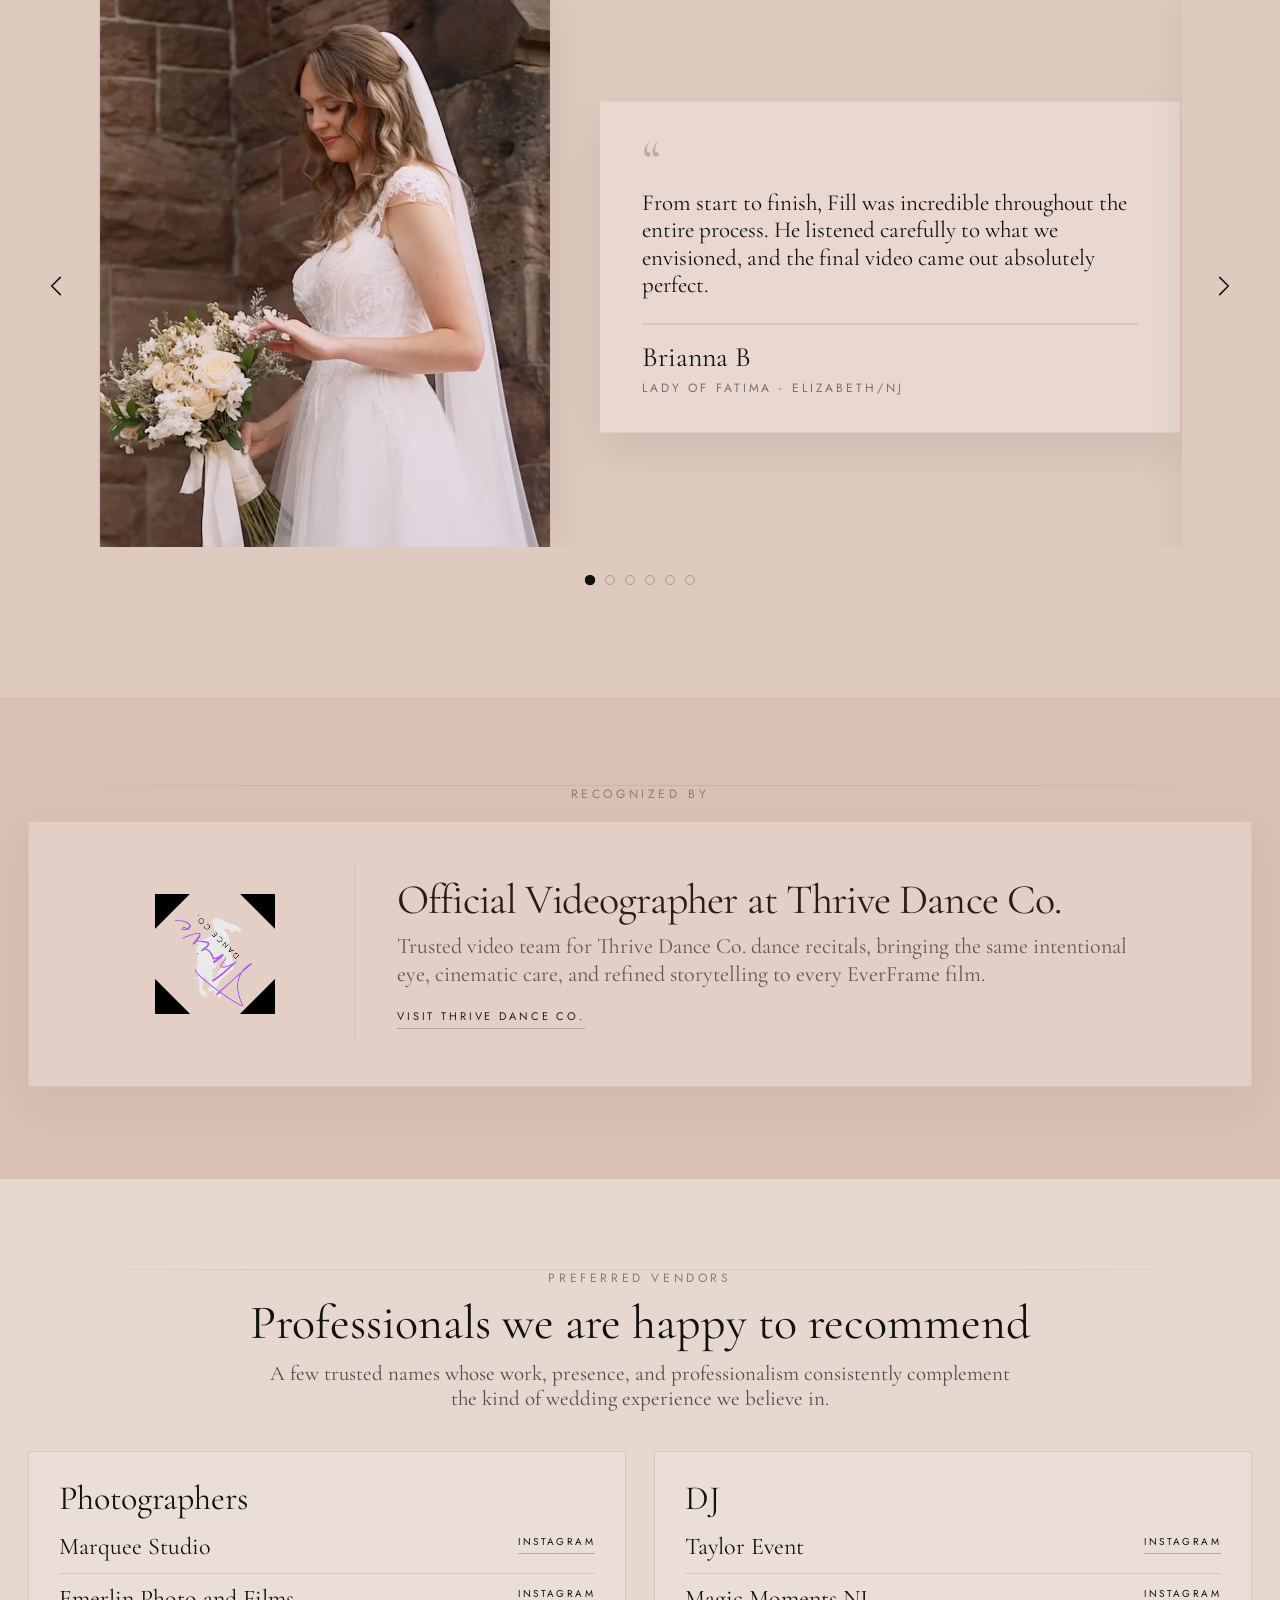
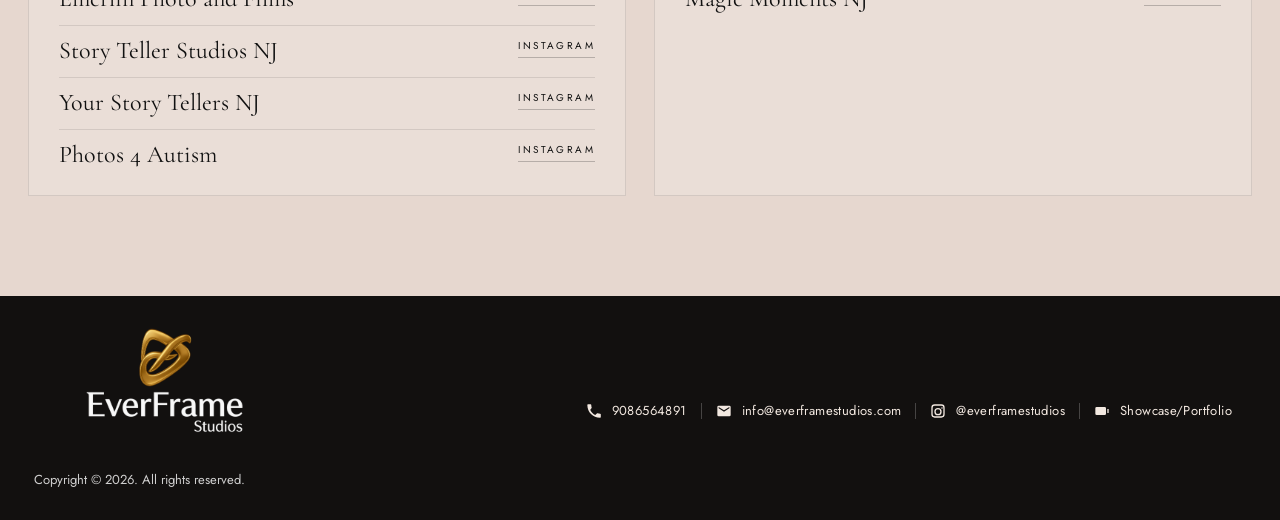
==== commit b1fbdabe: "Acelerando tudo" ====
--- a/index.html
+++ b/index.html
@@ -17,9 +17,9 @@
 <link rel="preconnect" href="https://i.vimeocdn.com" crossorigin>
 <link rel="preconnect" href="https://vimeo.com">
 
-<link rel="preload" as="image" href="https://fillphotoandvideo.com/wp-content/uploads/2026/03/weddingwire.png">
-<link rel="preload" as="image" href="https://fillphotoandvideo.com/wp-content/uploads/2026/03/knot.png">
-<link rel="preload" as="image" href="https://fillphotoandvideo.com/wp-content/uploads/2026/03/zola.png">
+<link rel="preload" as="image" href="img_fillphotoandvideo/weddingwire.png">
+<link rel="preload" as="image" href="img_fillphotoandvideo/knot.png">
+<link rel="preload" as="image" href="img_fillphotoandvideo/zola.png">
 
 <link rel="stylesheet" href="style.css">
 
@@ -151,19 +151,19 @@
 <div class="featured-proof__row">
 <div class="featured-proof__seal">
 <a href="https://www.weddingwire.com" target="_blank" rel="noopener noreferrer" aria-label="WeddingWire">
-<img src="https://fillphotoandvideo.com/wp-content/uploads/2026/03/weddingwire.png" alt="WeddingWire">
+<img src="img_fillphotoandvideo/weddingwire.png" alt="WeddingWire">
 </a>
 </div>
 
 <div class="featured-proof__seal featured-proof__seal--center">
 <a href="https://www.theknot.com/marketplace/redirect-2081883" target="_blank" rel="noopener noreferrer" aria-label="The Knot Best of Weddings 2026">
-<img src="https://fillphotoandvideo.com/wp-content/uploads/2026/03/knot.png" alt="The Knot Best of Weddings 2026">
+<img src="img_fillphotoandvideo/knot.png" alt="The Knot Best of Weddings 2026">
 </a>
 </div>
 
 <div class="featured-proof__seal">
 <a href="https://www.zola.com/wedding-vendors/wedding-videographers/fill-photo-and-video" target="_blank" rel="noopener noreferrer" aria-label="Featured on Zola">
-<img src="https://fillphotoandvideo.com/wp-content/uploads/2026/03/zola.png" alt="Featured on Zola">
+<img src="img_fillphotoandvideo/zola.png" alt="Featured on Zola">
 </a>
 </div>
 </div>
@@ -206,7 +206,7 @@
 </div>
 
 <div class="film reserved reveal" aria-hidden="true">
-<img src="https://fillphotoandvideo.com/wp-content/uploads/2026/03/FP2.jpg" alt="Coming soon wedding film preview" width="1130" height="720" loading="lazy" decoding="async">
+<img src="img_fillphotoandvideo/FP2.jpg" alt="Coming soon wedding film preview" width="1130" height="720" loading="lazy" decoding="async">
 <div class="reserved-click">Discover This Film</div>
 <div class="reserved-text">Coming Soon:<br>Your Wedding Film</div>
 </div>
@@ -428,7 +428,7 @@
 <div class="testimonials-track" id="testimonialsTrack">
 <article class="testimonial-slide">
 <div class="testimonial-layout">
-<div class="testimonial-photo"><img src="testimonial-1.png" alt="Couple testimonial 1"></div>
+<div class="testimonial-photo"><img src="testimonial-1.webp" alt="Couple testimonial 1"></div>
 <div class="testimonial-card">
 <div class="testimonial-quote-mark">“</div>
 <p class="testimonial-quote">From start to finish, Fill was incredible throughout the entire process. He listened carefully to what we envisioned, and the final video came out absolutely perfect.</p>
@@ -442,7 +442,7 @@
 
 <article class="testimonial-slide">
 <div class="testimonial-layout">
-<div class="testimonial-photo"><img src="testimonial-2.png" alt="Couple testimonial 2"></div>
+<div class="testimonial-photo"><img src="testimonial-2.webp" alt="Couple testimonial 2"></div>
 <div class="testimonial-card">
 <div class="testimonial-quote-mark">“</div>
 <p class="testimonial-quote">If you are looking for someone who really listens and understands your vision, this is your wedding videographer. The care for the craft shows in every frame.</p>
@@ -456,7 +456,7 @@
 
 <article class="testimonial-slide">
 <div class="testimonial-layout">
-<div class="testimonial-photo"><img src="testimonial-3.png" alt="Couple testimonial 3"></div>
+<div class="testimonial-photo"><img src="testimonial-3.webp" alt="Couple testimonial 3"></div>
 <div class="testimonial-card">
 <div class="testimonial-quote-mark">“</div>
 <p class="testimonial-quote">Even three years later, our wedding film still feels fresh, full of life, and full of emotion. The patience, creativity, and attention to detail made it unforgettable.</p>
@@ -470,7 +470,7 @@
 
 <article class="testimonial-slide">
 <div class="testimonial-layout">
-<div class="testimonial-photo"><img src="testimonial-4.png" alt="Couple testimonial 4"></div>
+<div class="testimonial-photo"><img src="testimonial-4.webp" alt="Couple testimonial 4"></div>
 <div class="testimonial-card">
 <div class="testimonial-quote-mark">“</div>
 <p class="testimonial-quote">We could not be happier with our wedding video. It is breathtaking, emotional, and beautifully done from beginning to end.</p>
@@ -484,7 +484,7 @@
 
 <article class="testimonial-slide">
 <div class="testimonial-layout">
-<div class="testimonial-photo"><img src="testimonial-5.png" alt="Couple testimonial 5"></div>
+<div class="testimonial-photo"><img src="testimonial-5.webp" alt="Couple testimonial 5"></div>
 <div class="testimonial-card">
 <div class="testimonial-quote-mark">“</div>
 <p class="testimonial-quote">Felipe and his team were the best. He is creative, attentive, and puts so much care into the finished work. There is no comparison.</p>
@@ -498,7 +498,7 @@
 
 <article class="testimonial-slide">
 <div class="testimonial-layout">
-<div class="testimonial-photo"><img src="testimonial-6.jpg" alt="Couple testimonial 6"></div>
+<div class="testimonial-photo"><img src="testimonial-6.webp" alt="Couple testimonial 6"></div>
 <div class="testimonial-card">
 <div class="testimonial-quote-mark">“</div>
 <p class="testimonial-quote">An amazing experience from beginning to end. Everything felt easy, organized, and beautifully handled, and the final result was something we will always treasure.</p>
@@ -535,7 +535,7 @@
 
 <div class="brand-recognition__card">
 <div class="brand-recognition__logo-wrap">
-<img src="thrive-logo.png" alt="Thrive Dance Co. logo" class="brand-recognition__logo">
+<img src="thrive-logo.webp" alt="Thrive Dance Co. logo" class="brand-recognition__logo">
 </div>
 
 <div class="brand-recognition__content">
--- a/style.css
+++ b/style.css
@@ -487,7 +487,6 @@
 /* ============================= */
 
 .portfolio-wrapper{
-max-width:var(--max-wide);
 margin:0px;
 padding:88px 0 54px 0;
 background:var(--bg-main);
@@ -861,11 +860,9 @@
 }
 
 .offer-bg-sticky {
-  position: sticky;
   top: 0;
   left: 0;
   width: 100%;
-  height: 100vh;
   z-index: 1;
   overflow: hidden;
 }
@@ -1183,7 +1180,6 @@
 .about-dark-image{
 position:sticky;
 top:40px; /* Distance from top */
-height:calc(100vh - 80px); /* Height of the sticky image container */
 display:flex;
 align-items:center;
 justify-content:center;
@@ -2821,7 +2817,7 @@
 width:100%;
 max-width:100%;
 padding:46px 0 36px 0;
-overflow:hidden;
+overflow:clip;
 }
 
 .intro-signature{
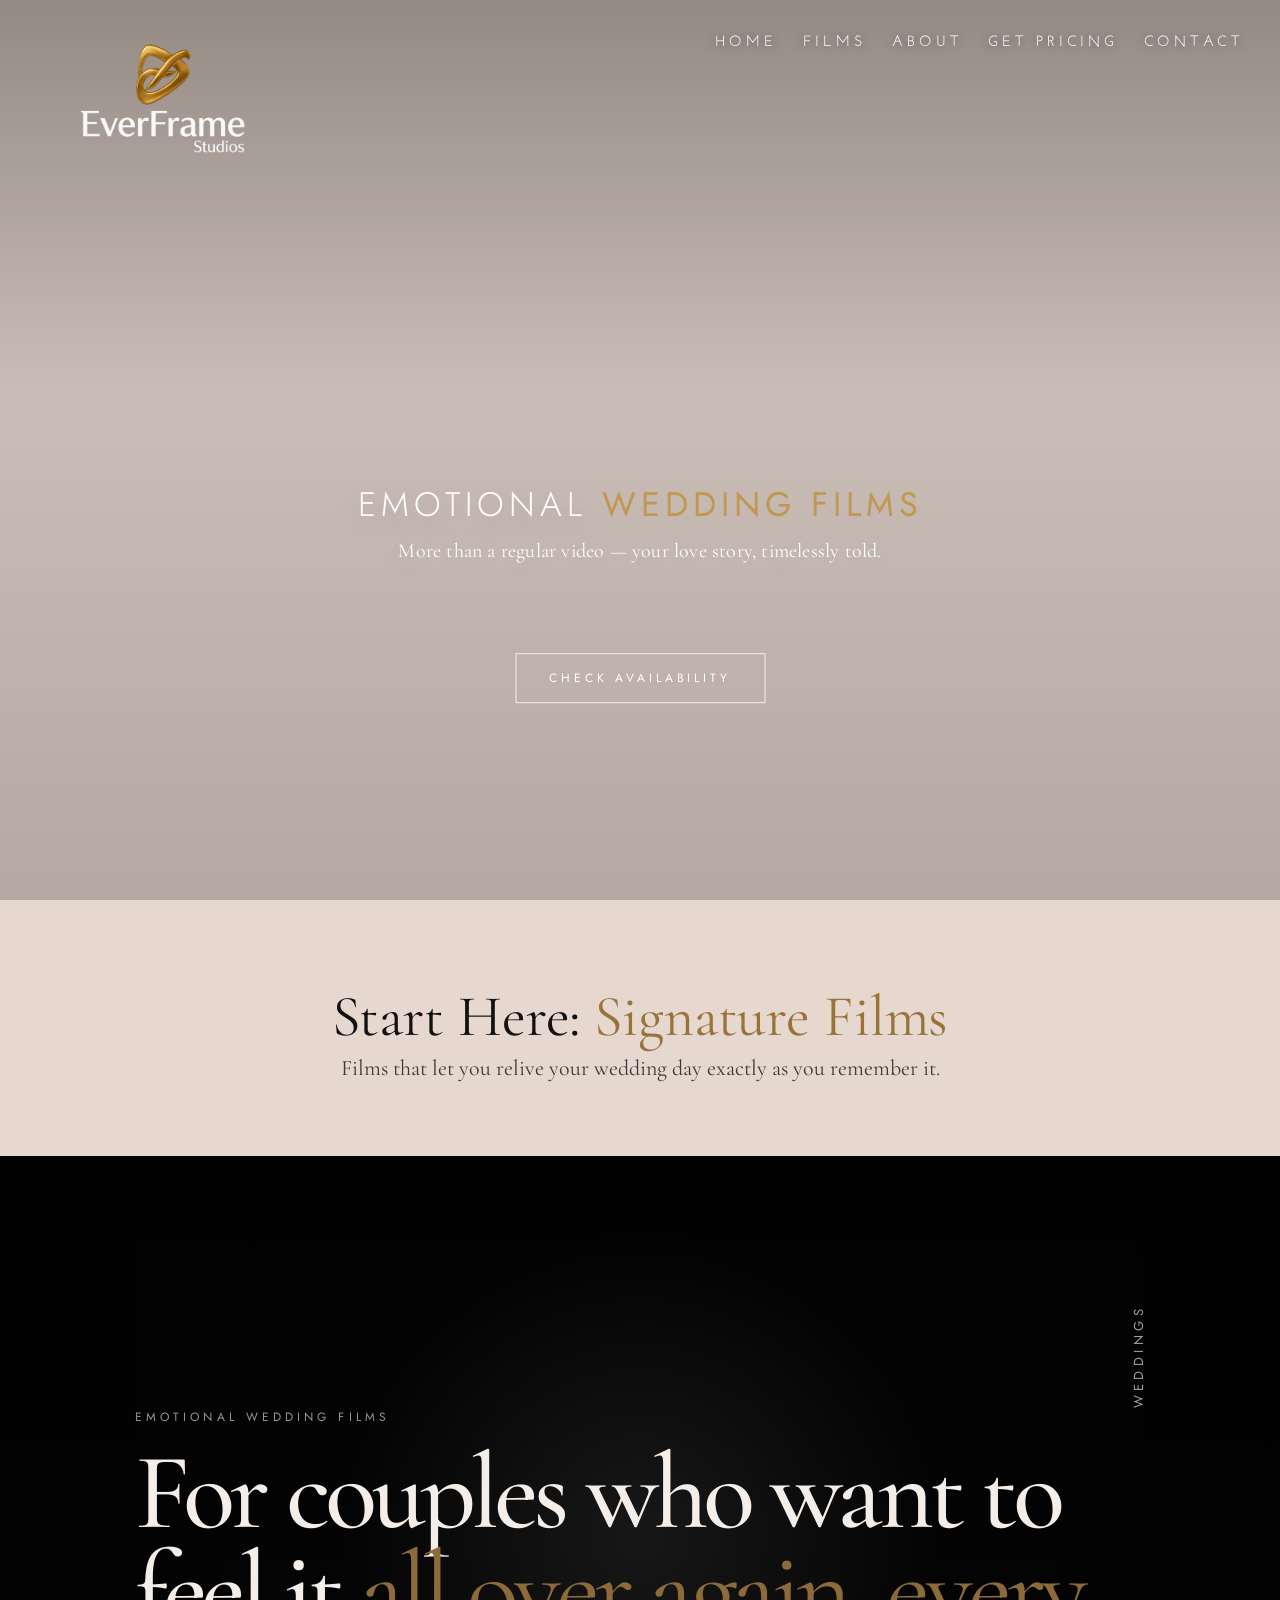
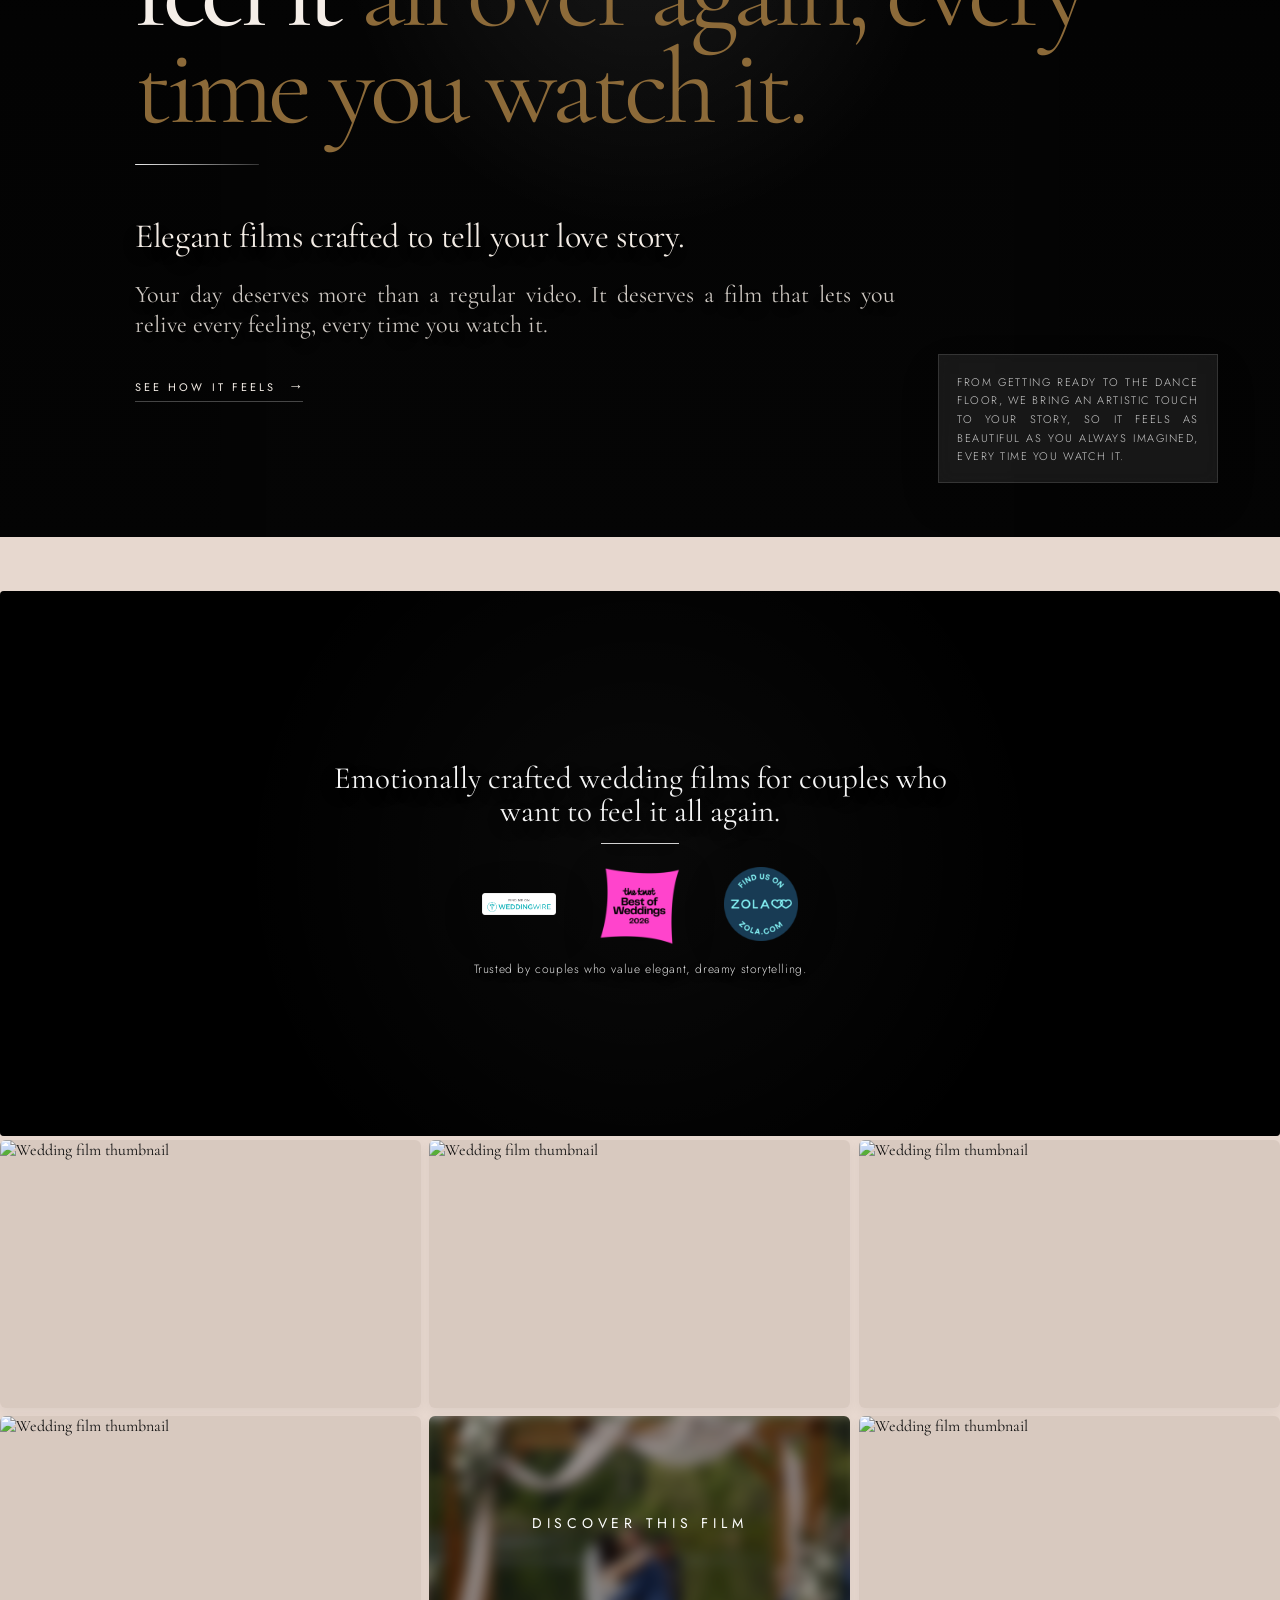
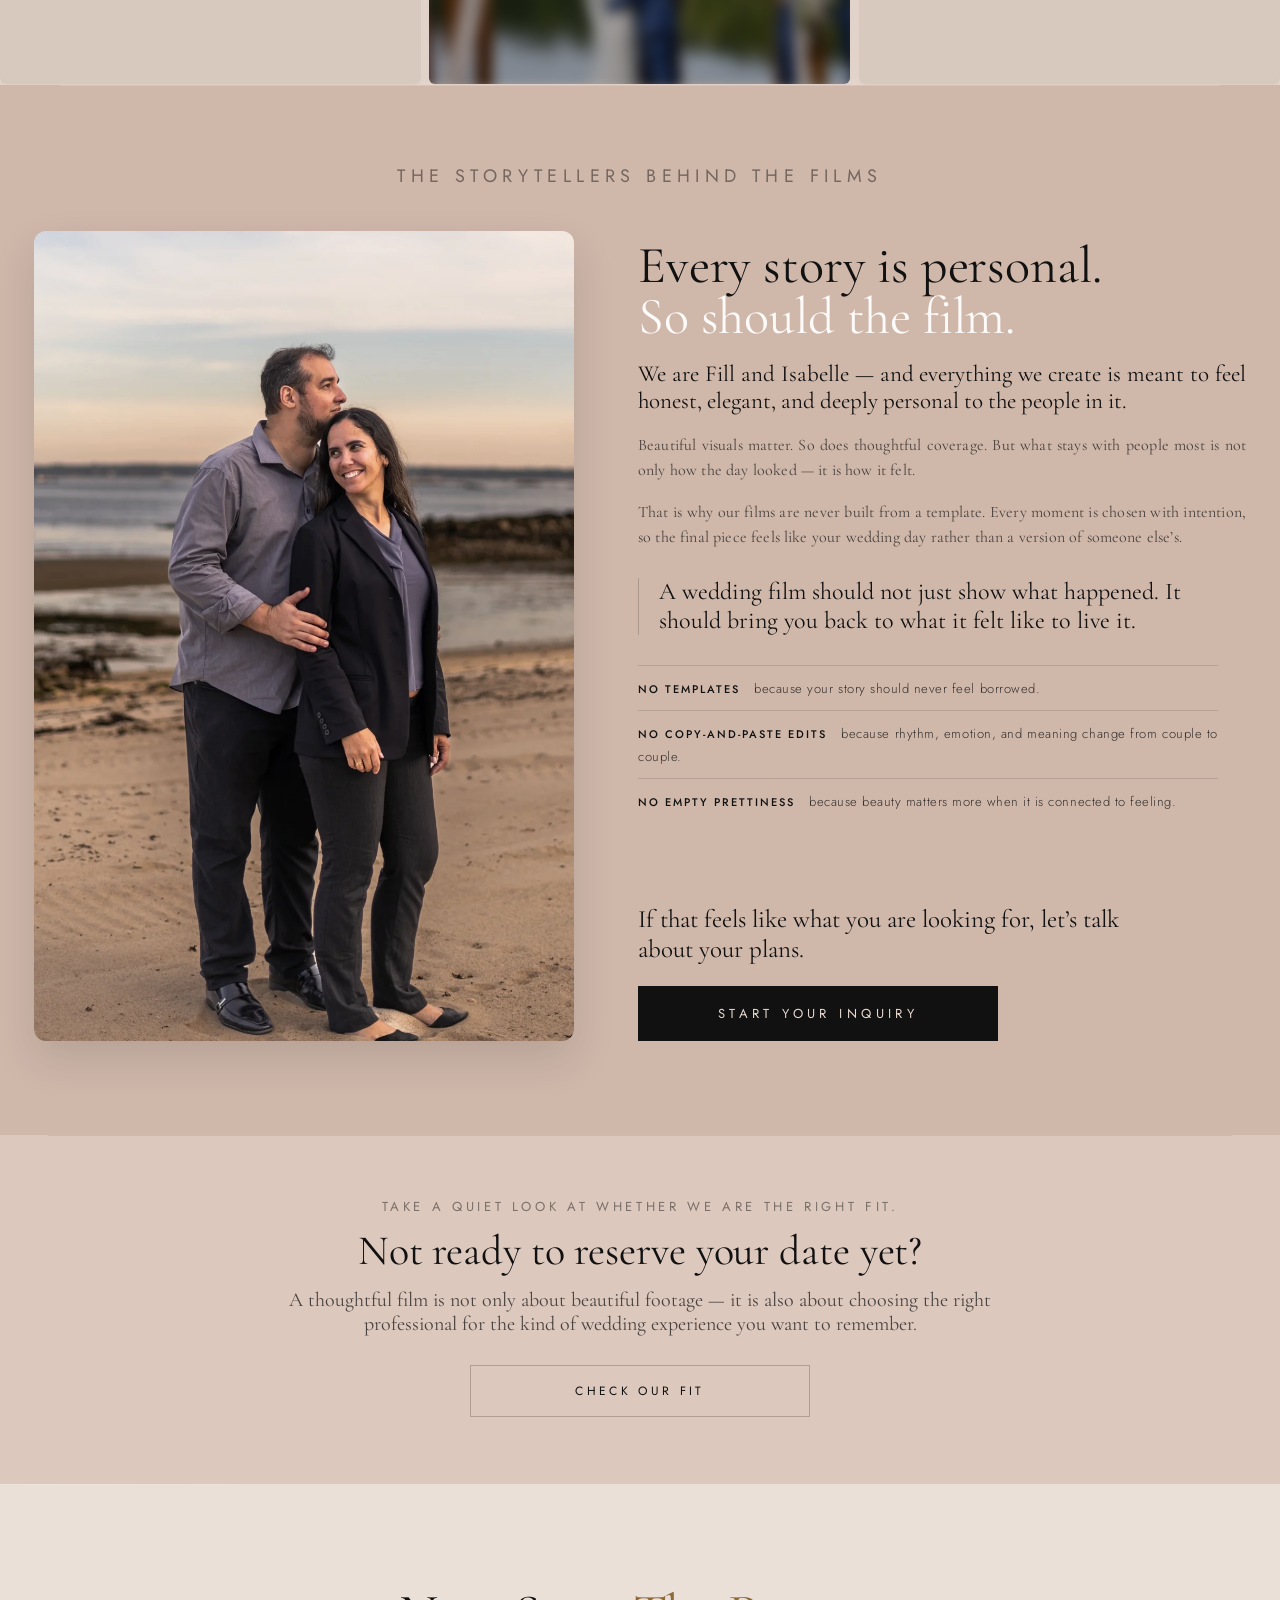
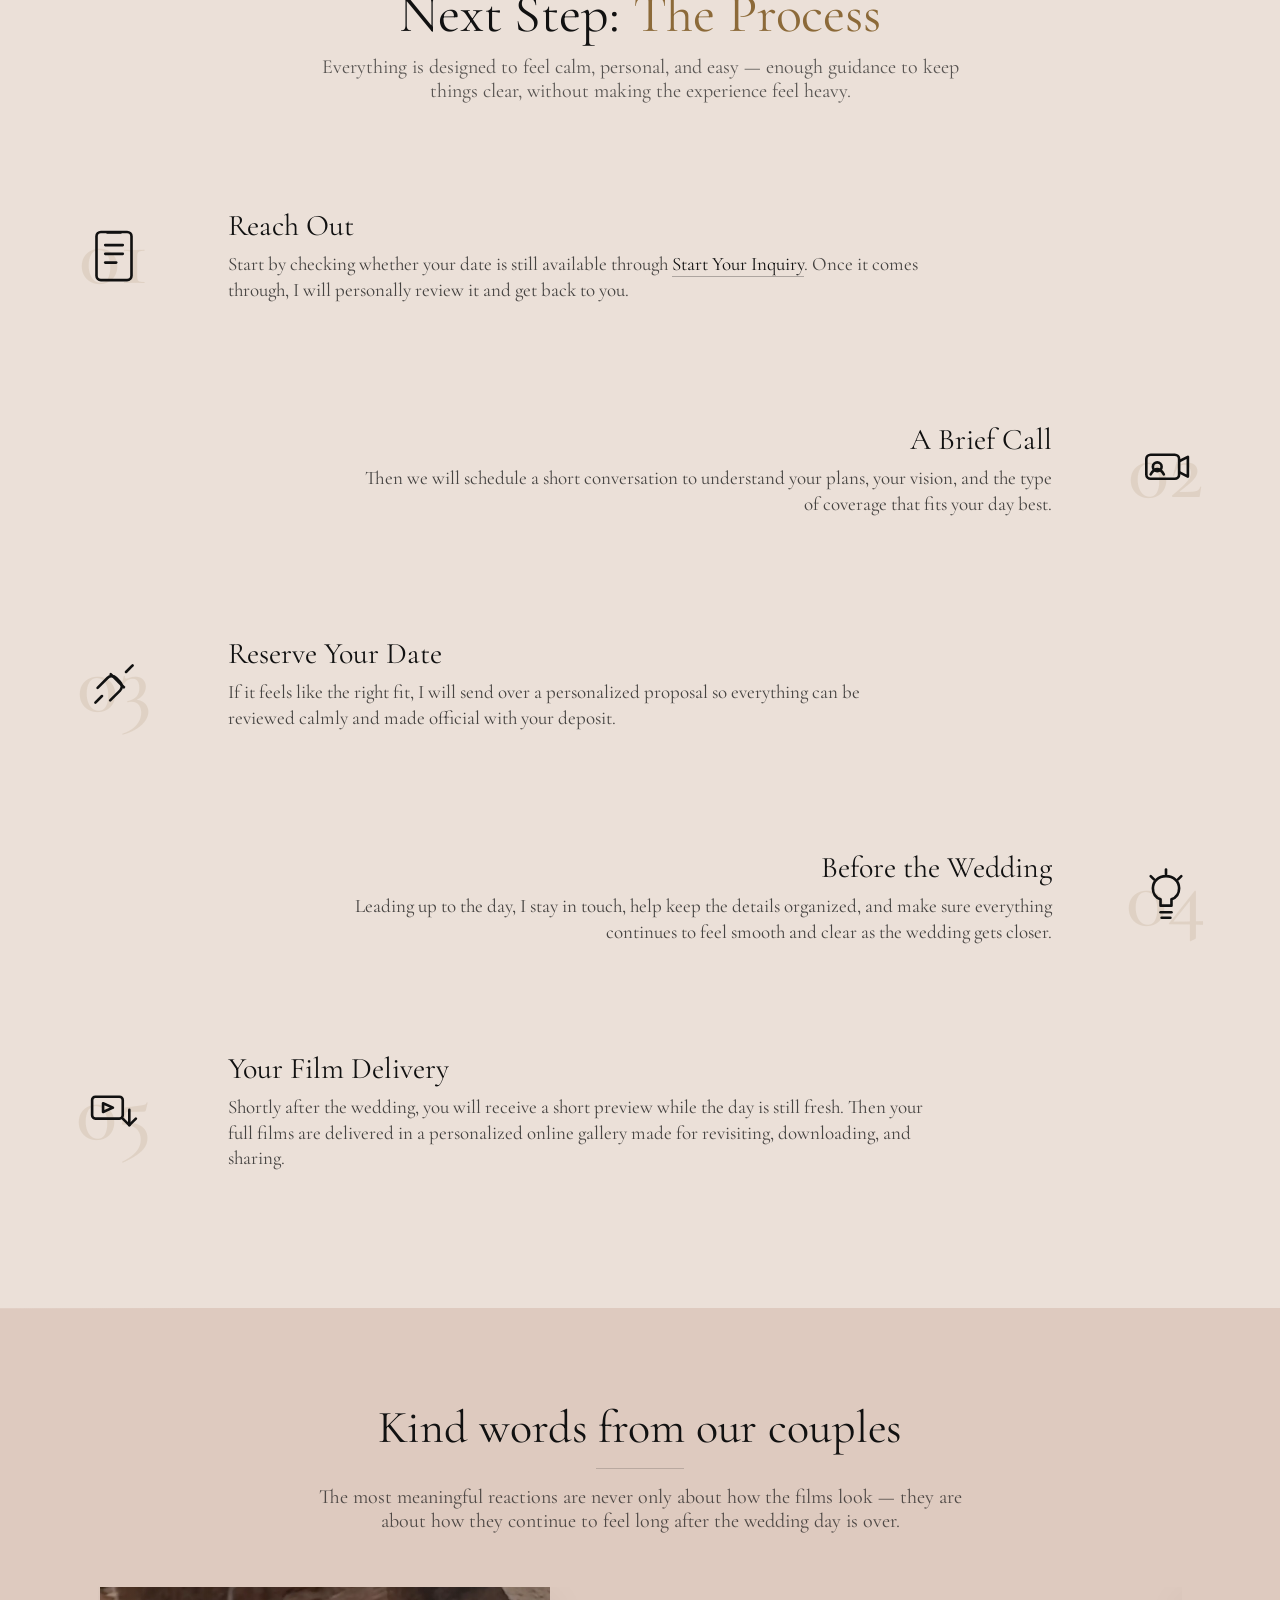
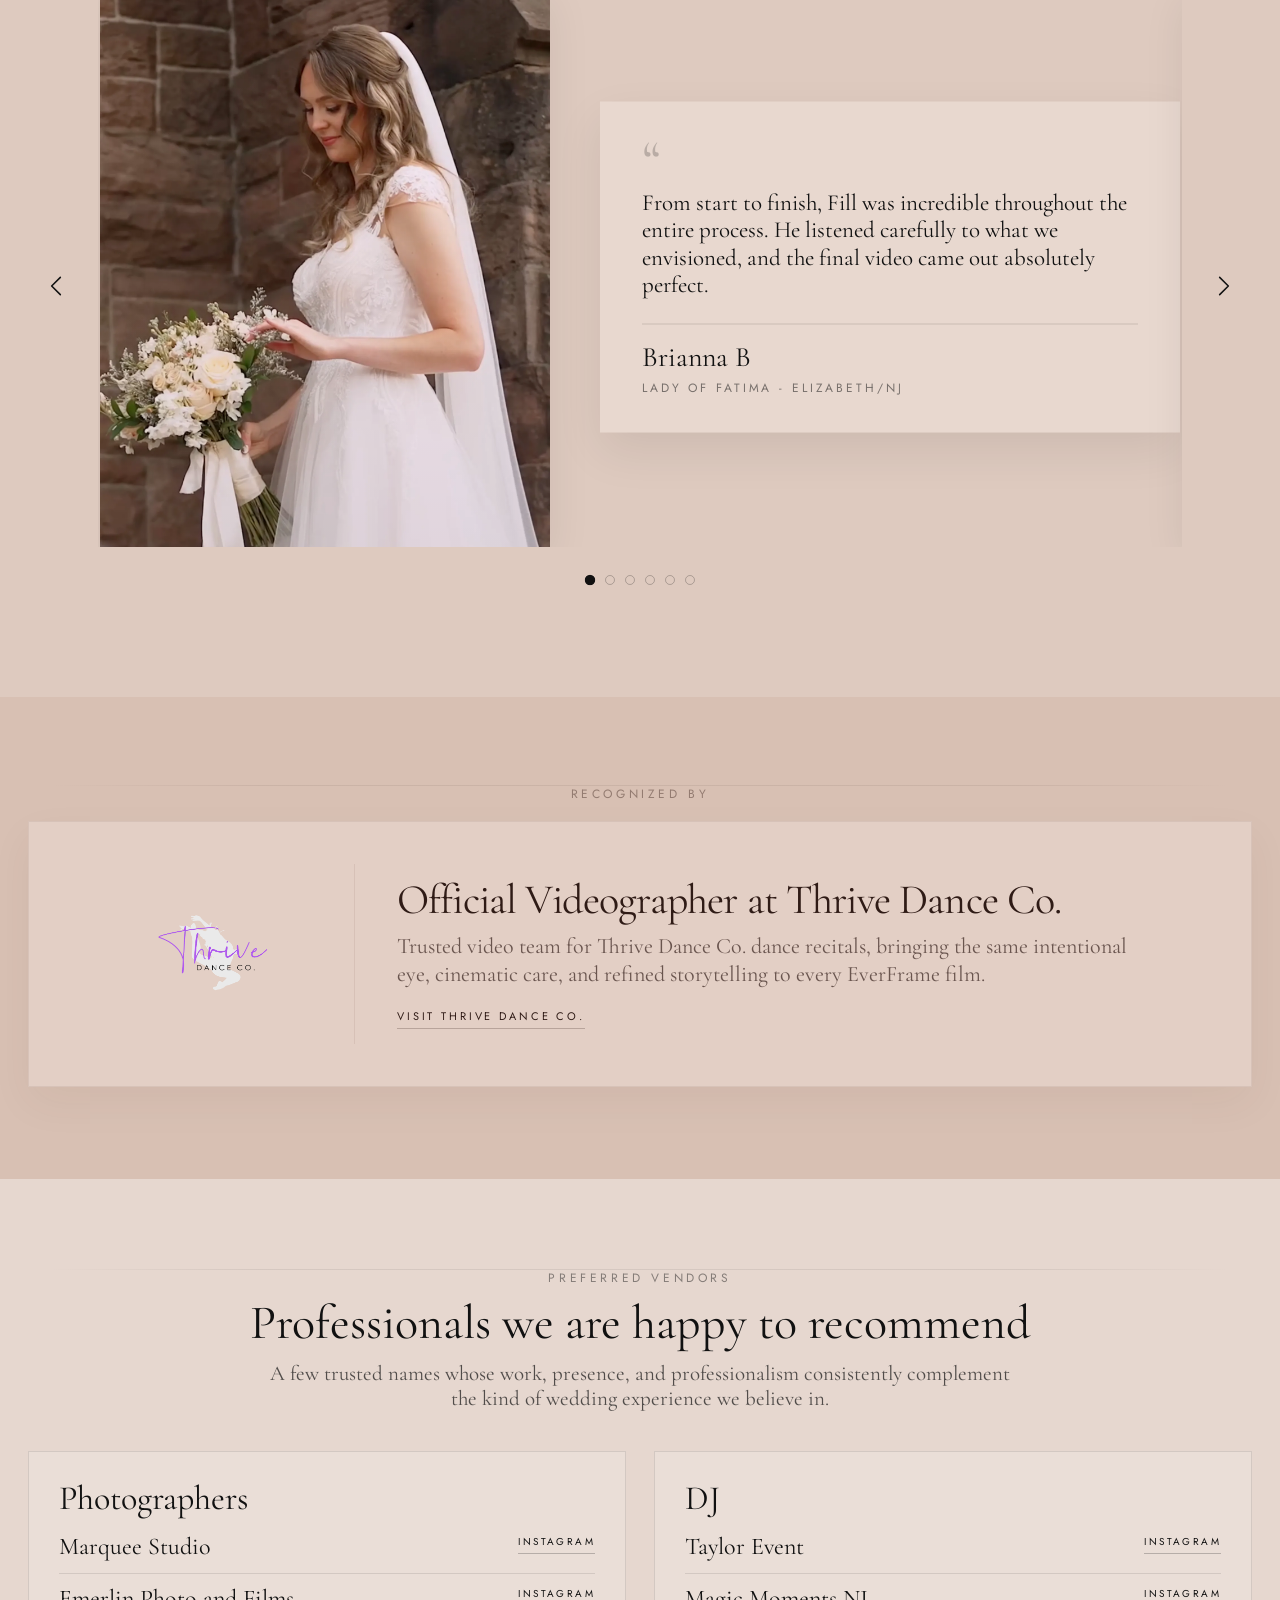
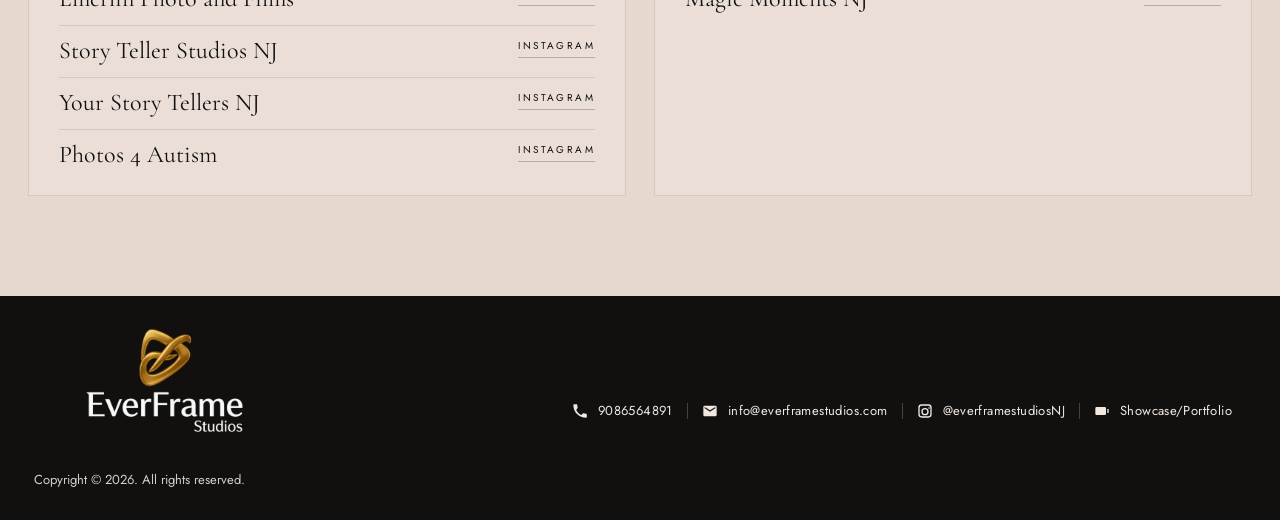
==== commit 75e1fd37: "Ajuste: everframestudiosNJ" ====
--- a/index.html
+++ b/index.html
@@ -621,7 +621,7 @@
 
 <a class="footer-item" href="mailto:info@everframestudios.com"><span class="footer-icon"><svg viewBox="0 0 24 24" aria-hidden="true"><path d="M20 4H4a2 2 0 0 0-2 2v12a2 2 0 0 0 2 2h16a2 2 0 0 0 2-2V6a2 2 0 0 0-2-2zm0 4-8 5L4 8V6l8 5 8-5v2z"/></svg></span>info@everframestudios.com</a>
 
-<a class="footer-item" href="https://www.instagram.com/everframestudiosnj" target="_blank" rel="noopener noreferrer"><span class="footer-icon"><svg viewBox="0 0 24 24" aria-hidden="true"><path d="M7 2h10a5 5 0 0 1 5 5v10a5 5 0 0 1-5 5H7a5 5 0 0 1-5-5V7a5 5 0 0 1 5-5zm0 2A3 3 0 0 0 4 7v10a3 3 0 0 0 3 3h10a3 3 0 0 0 3-3V7a3 3 0 0 0-3-3H7zm5 3.5A5.5 5.5 0 1 1 6.5 13 5.5 5.5 0 0 1 12 7.5zm0 2A3.5 3.5 0 1 0 15.5 13 3.5 3.5 0 0 0 12 9.5zM18 6.3a1.2 1.2 0 1 1-1.2 1.2A1.2 1.2 0 0 1 18 6.3z"/></svg></span>@everframestudios</a>
+<a class="footer-item" href="https://www.instagram.com/everframestudiosNJ" target="_blank" rel="noopener noreferrer"><span class="footer-icon"><svg viewBox="0 0 24 24" aria-hidden="true"><path d="M7 2h10a5 5 0 0 1 5 5v10a5 5 0 0 1-5 5H7a5 5 0 0 1-5-5V7a5 5 0 0 1 5-5zm0 2A3 3 0 0 0 4 7v10a3 3 0 0 0 3 3h10a3 3 0 0 0 3-3V7a3 3 0 0 0-3-3H7zm5 3.5A5.5 5.5 0 1 1 6.5 13 5.5 5.5 0 0 1 12 7.5zm0 2A3.5 3.5 0 1 0 15.5 13 3.5 3.5 0 0 0 12 9.5zM18 6.3a1.2 1.2 0 1 1-1.2 1.2A1.2 1.2 0 0 1 18 6.3z"/></svg></span>@everframestudiosNJ</a>
 
 <a class="footer-item" href="https://vimeo.com/showcase/11460188" target="_blank" rel="noopener noreferrer"><span class="footer-icon"><svg viewBox="0 0 24 24" aria-hidden="true"><path d="M4 6h12a2 2 0 0 1 2 2v8a2 2 0 0 1-2 2H4a2 2 0 0 1-2-2V8a2 2 0 0 1 2-2zm16 3h2v6h-2z"/></svg></span>Showcase/Portfolio</a>
 </div>
--- a/style.css
+++ b/style.css
@@ -252,11 +252,12 @@
 color:white;
 text-decoration:none;
 font-family:'Josefin Sans Custom', sans-serif;
-font-size:11px;
-font-weight:300;
+font-size:14px;
+font-weight:600;
 letter-spacing:.34em;
 white-space:nowrap;
 text-transform:uppercase;
+text-shadow:0 1px 10px rgba(0,0,0,0.6);
 }
 
 .desktop-nav a:hover{
@@ -394,7 +395,7 @@
 position:absolute;
 inset:0;
 background:
-linear-gradient(to bottom, rgba(0,0,0,0.06) 0%, rgba(0,0,0,0.12) 44%, rgba(0,0,0,0.22) 100%);
+linear-gradient(to bottom, rgba(0,0,0,0.36) 0%, rgba(0,0,0,0.12) 44%, rgba(0,0,0,0.22) 100%);
 }
 
 .hero-text-wrapper{
